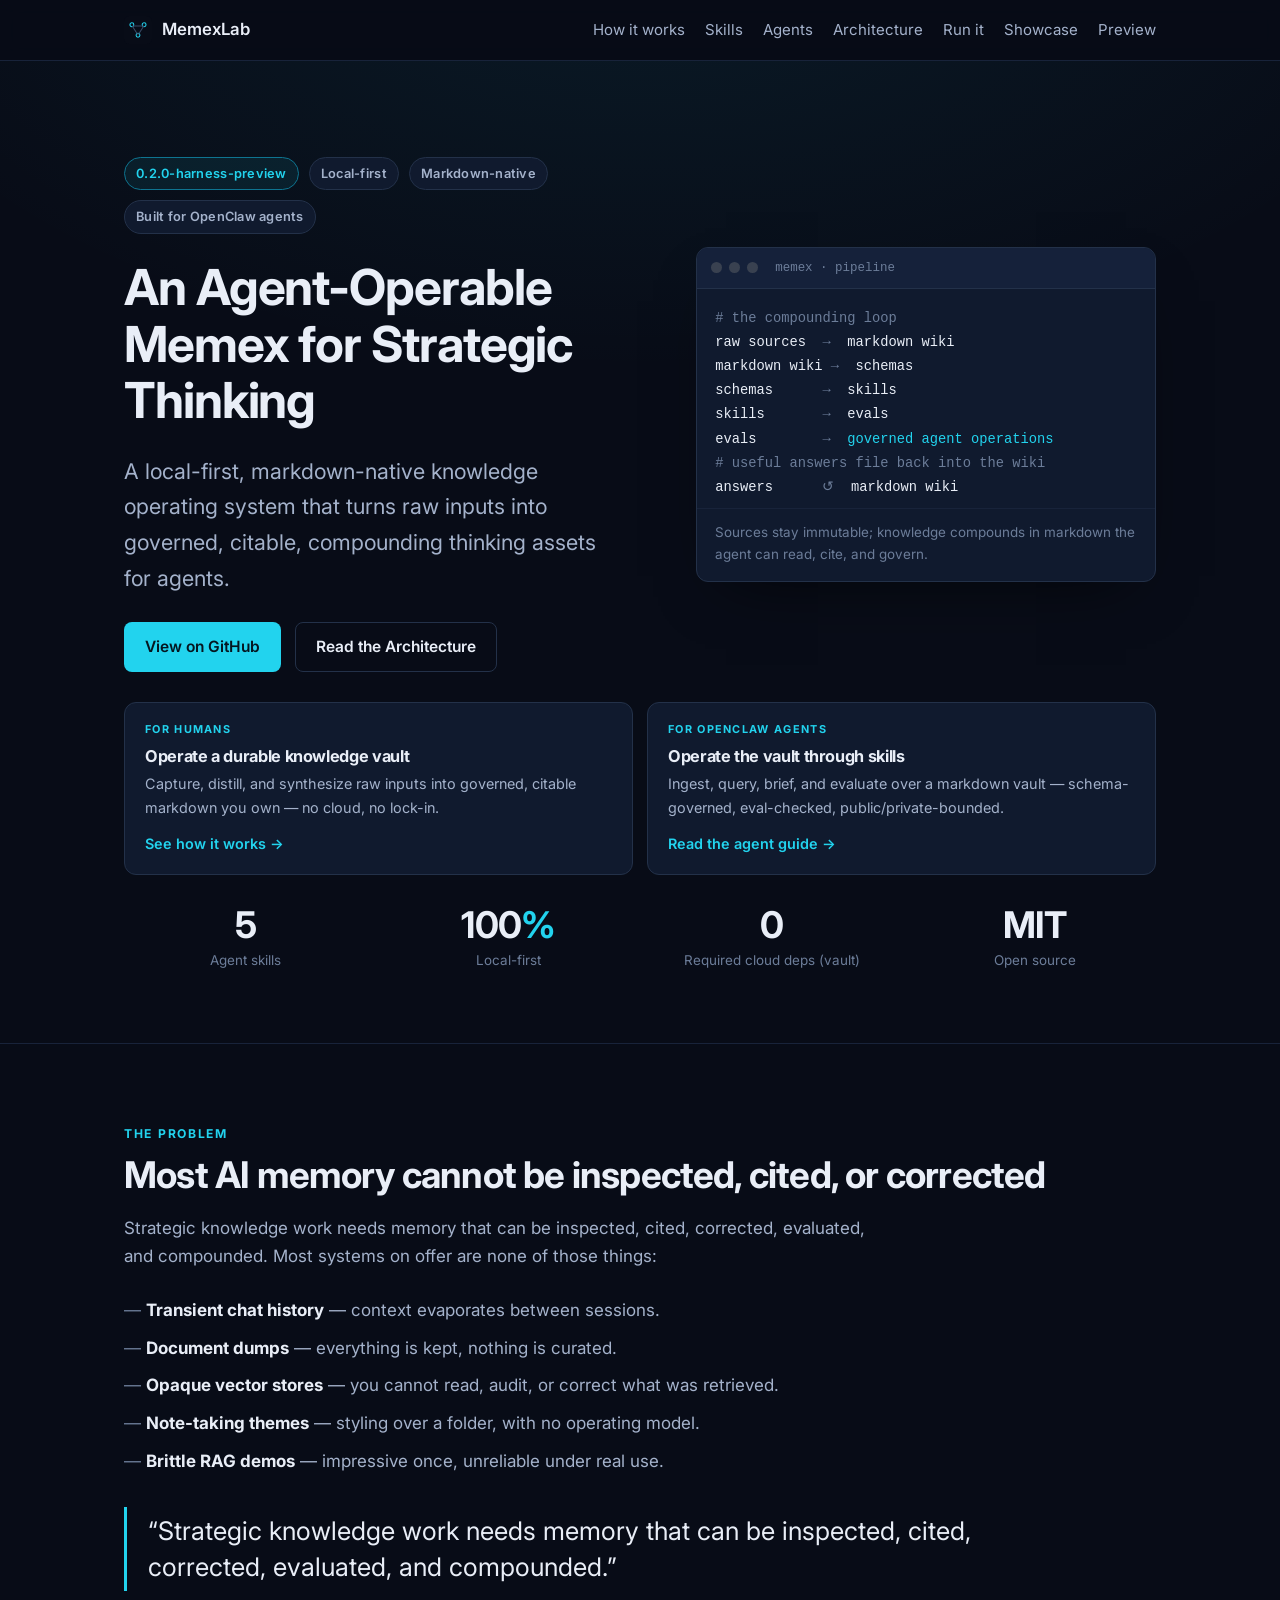
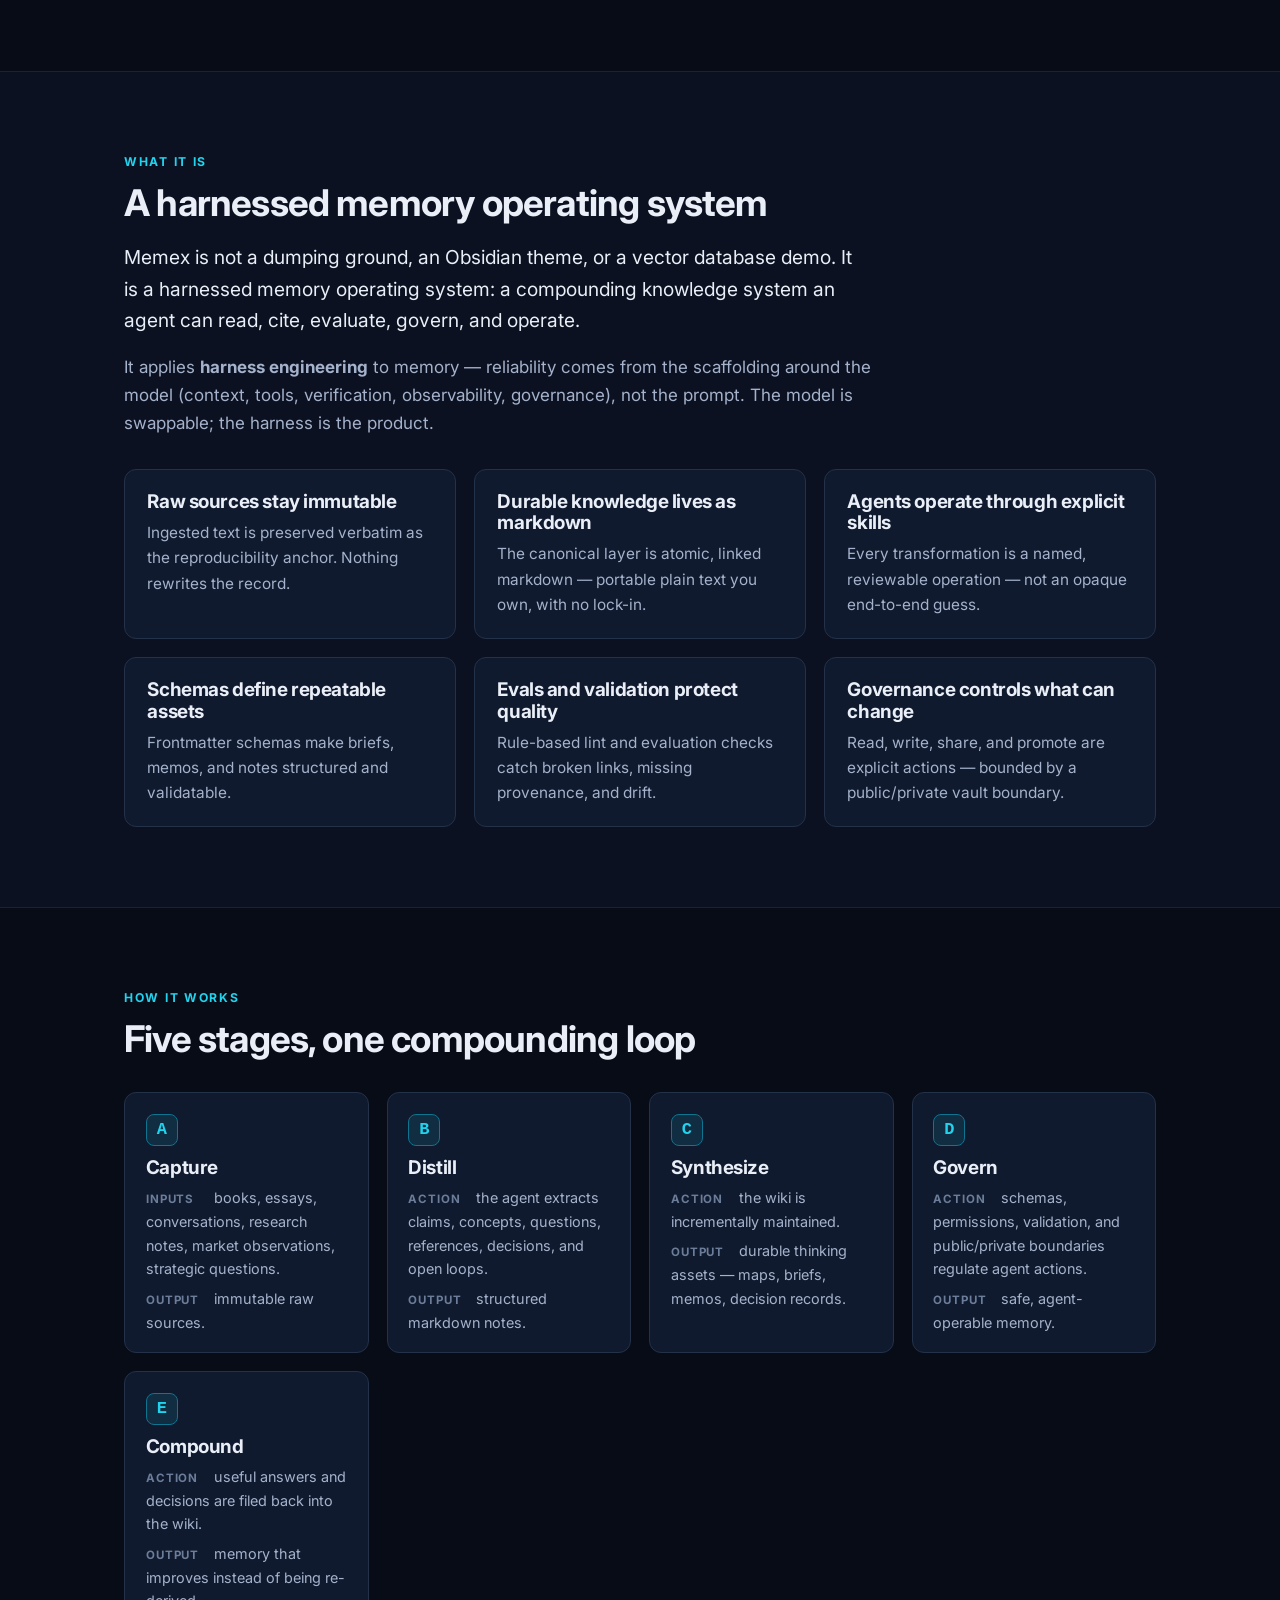
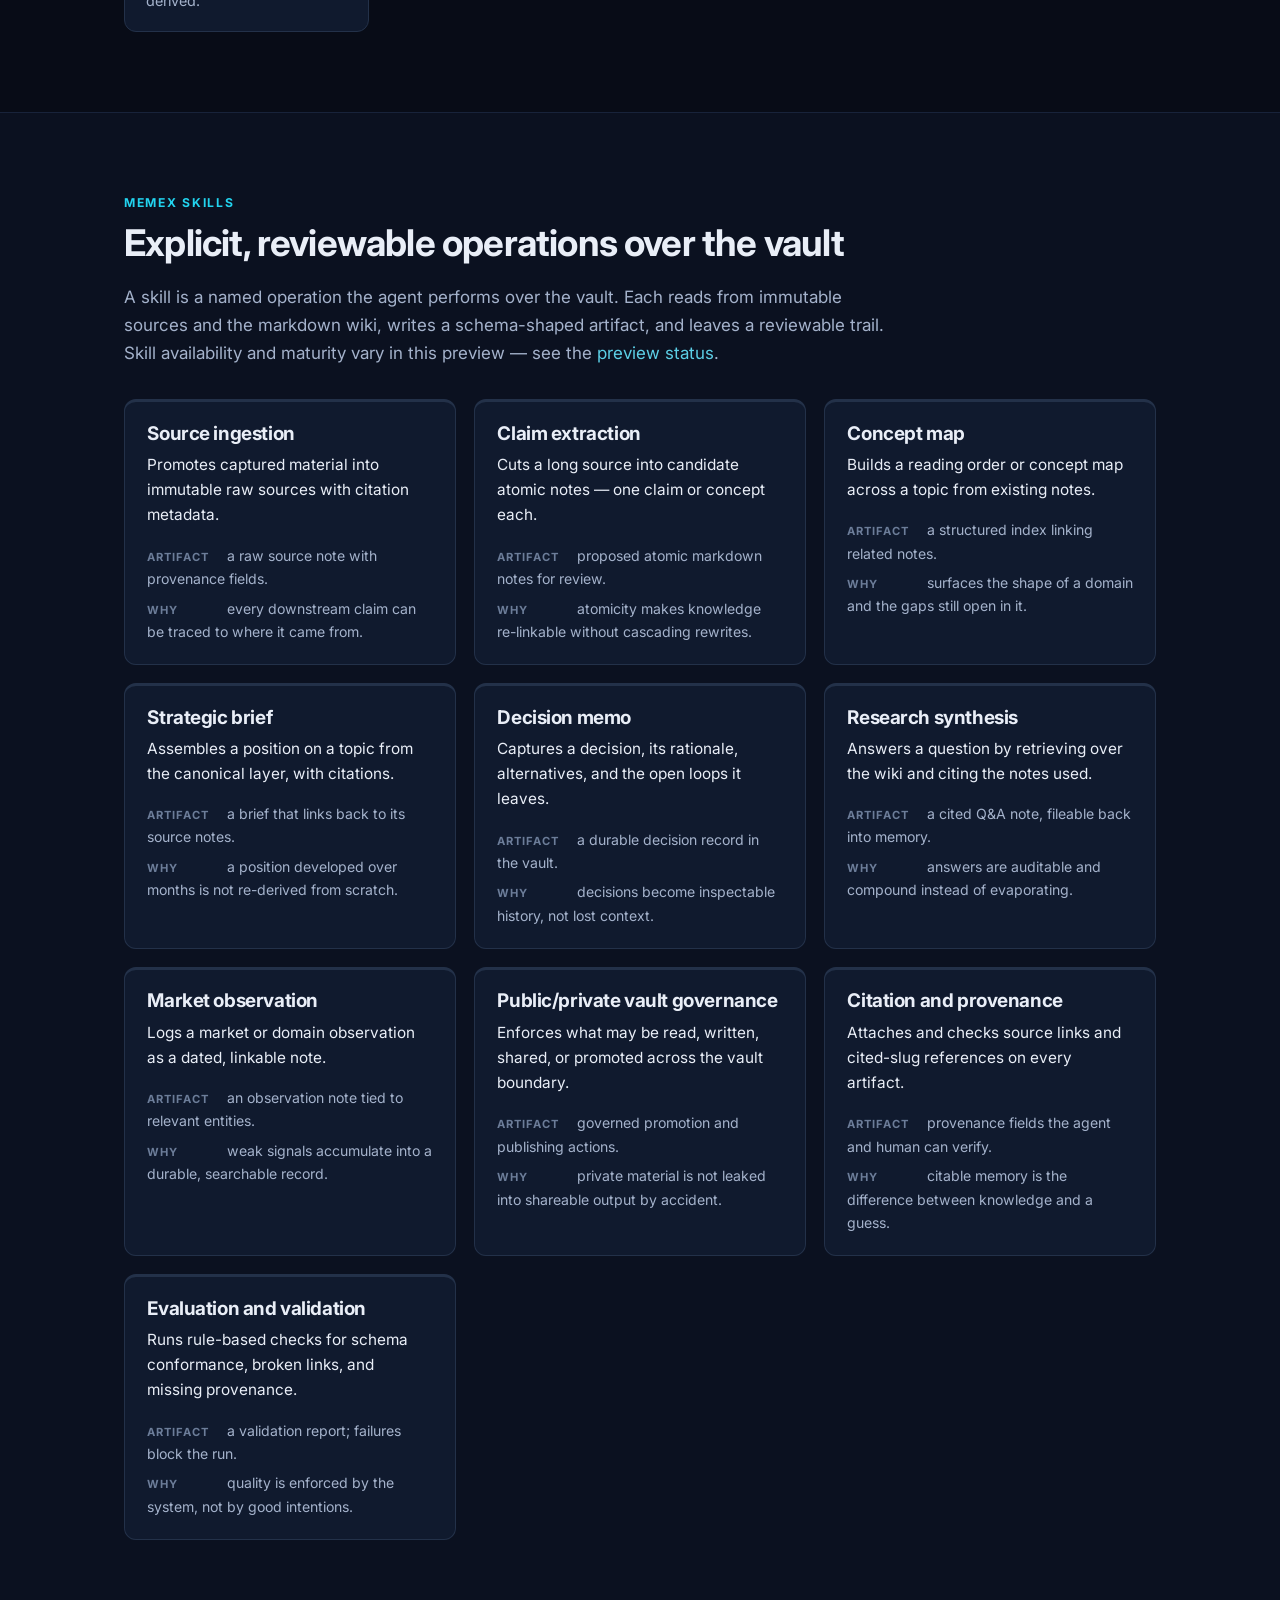
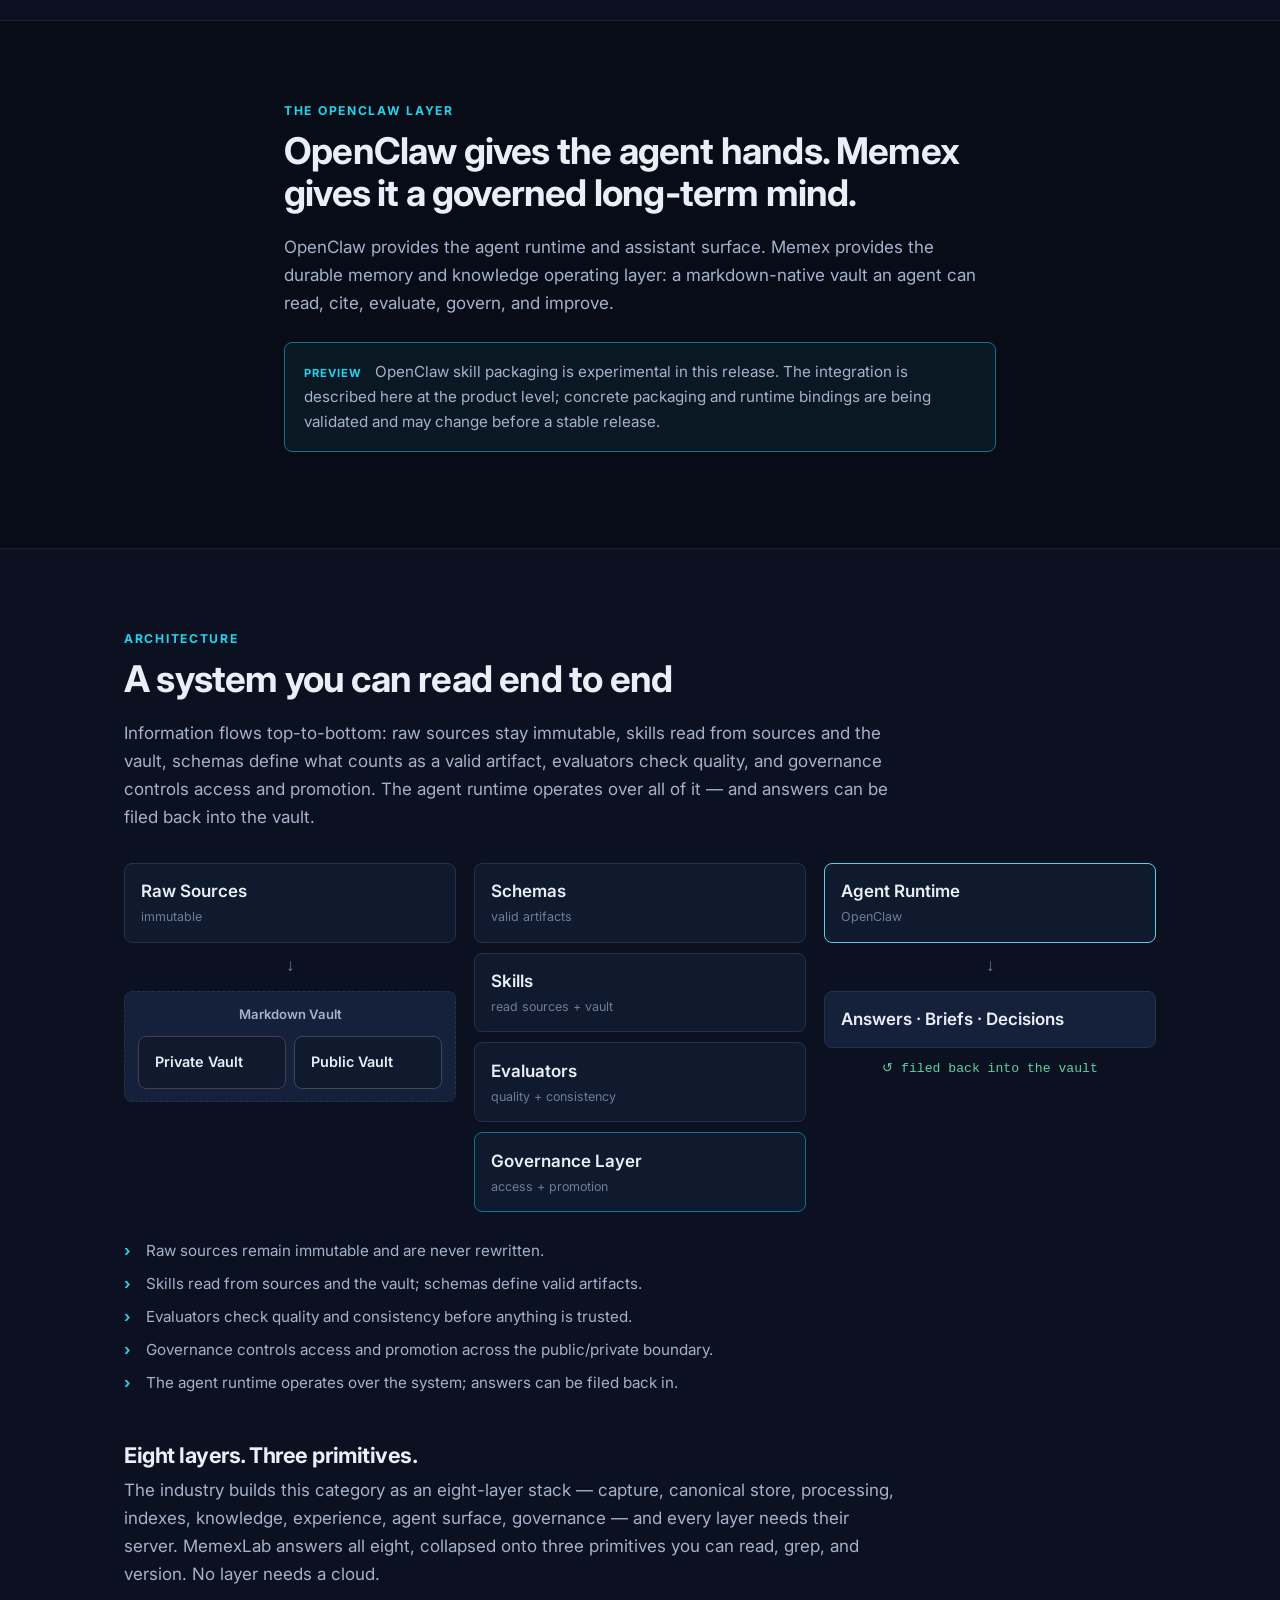
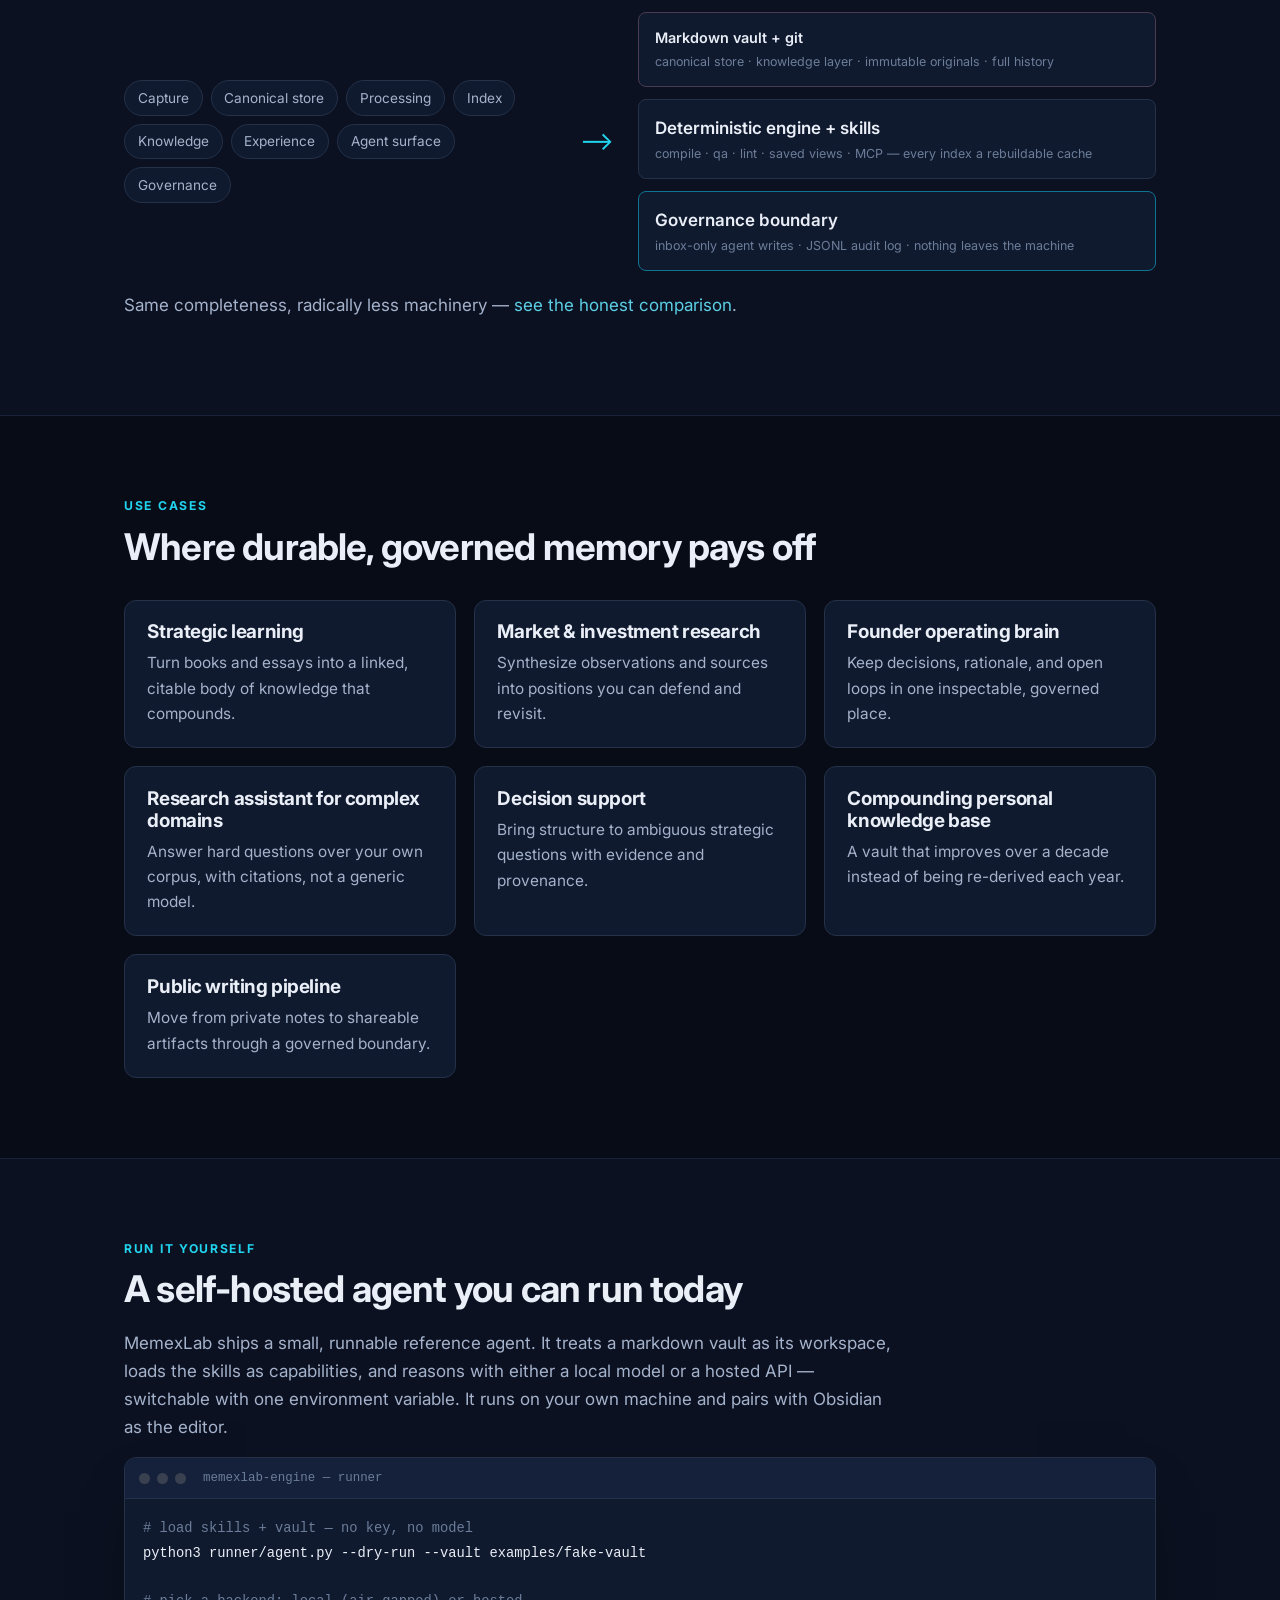
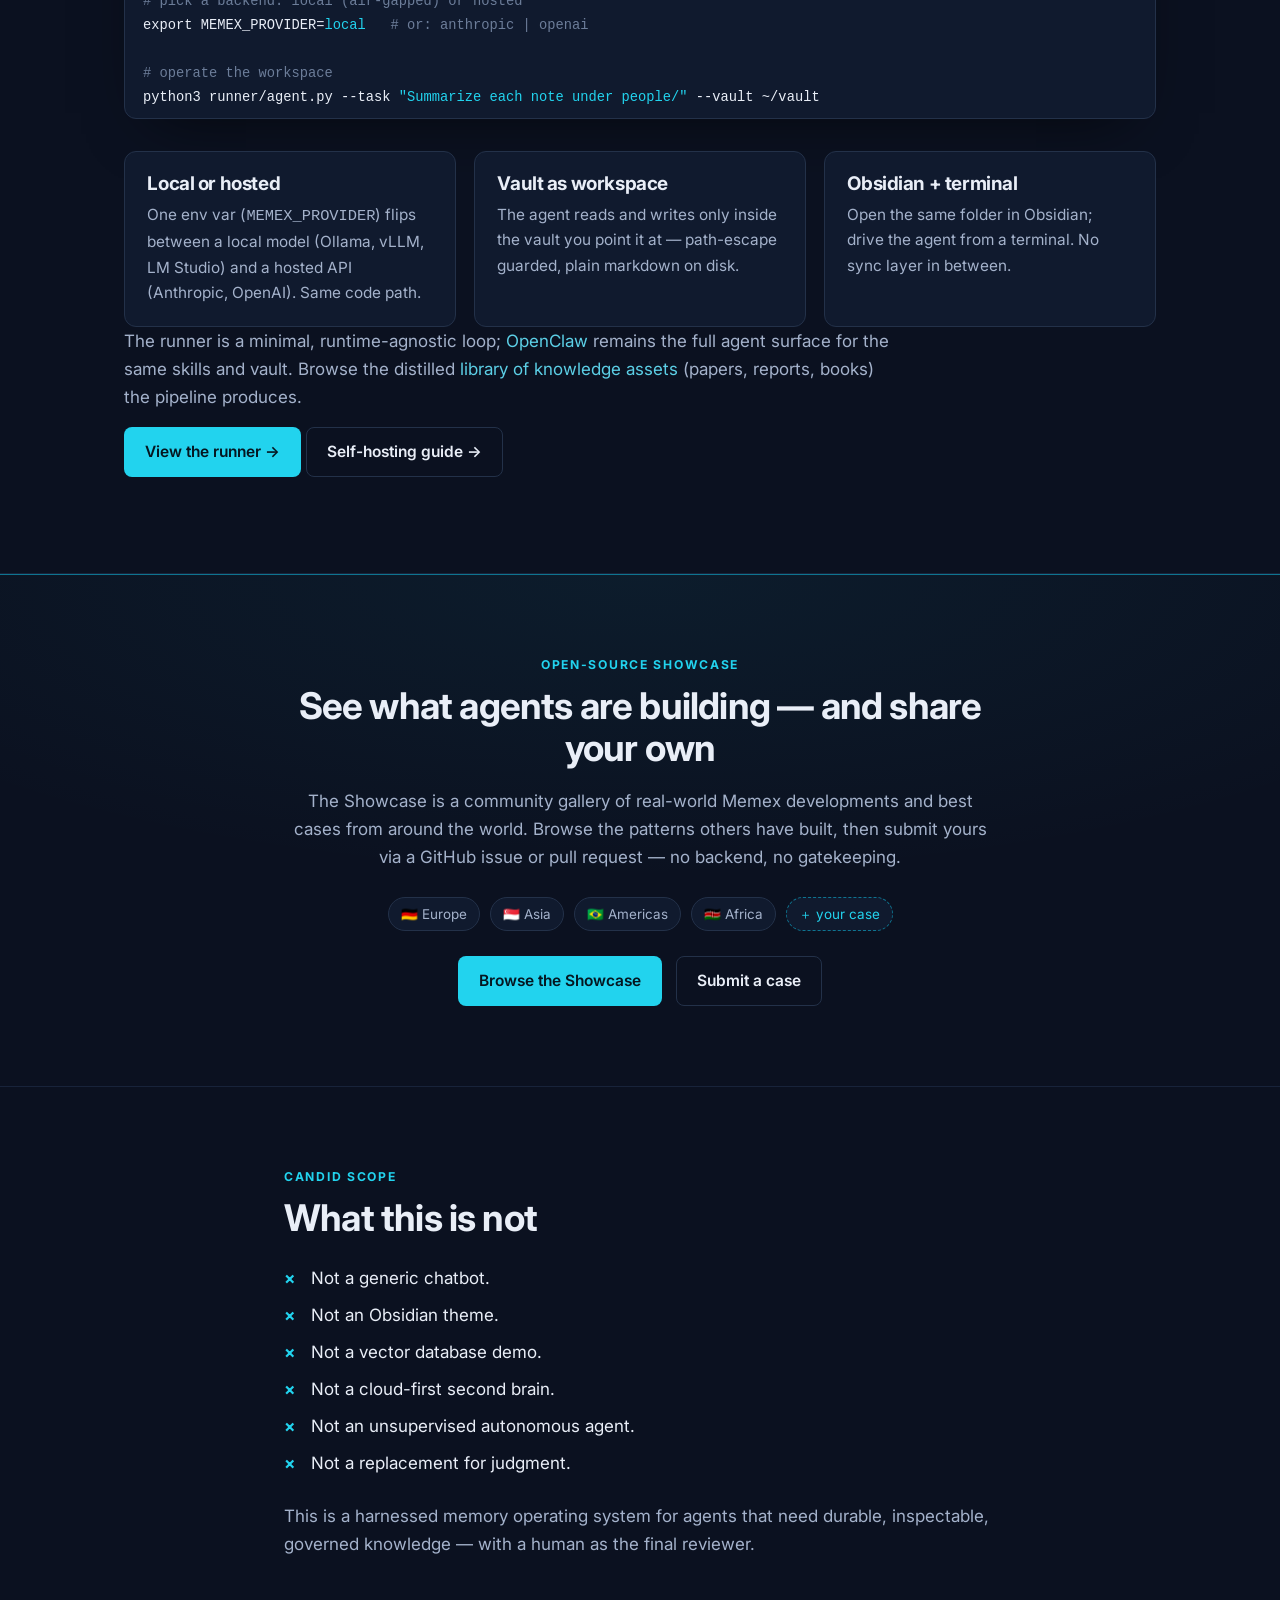
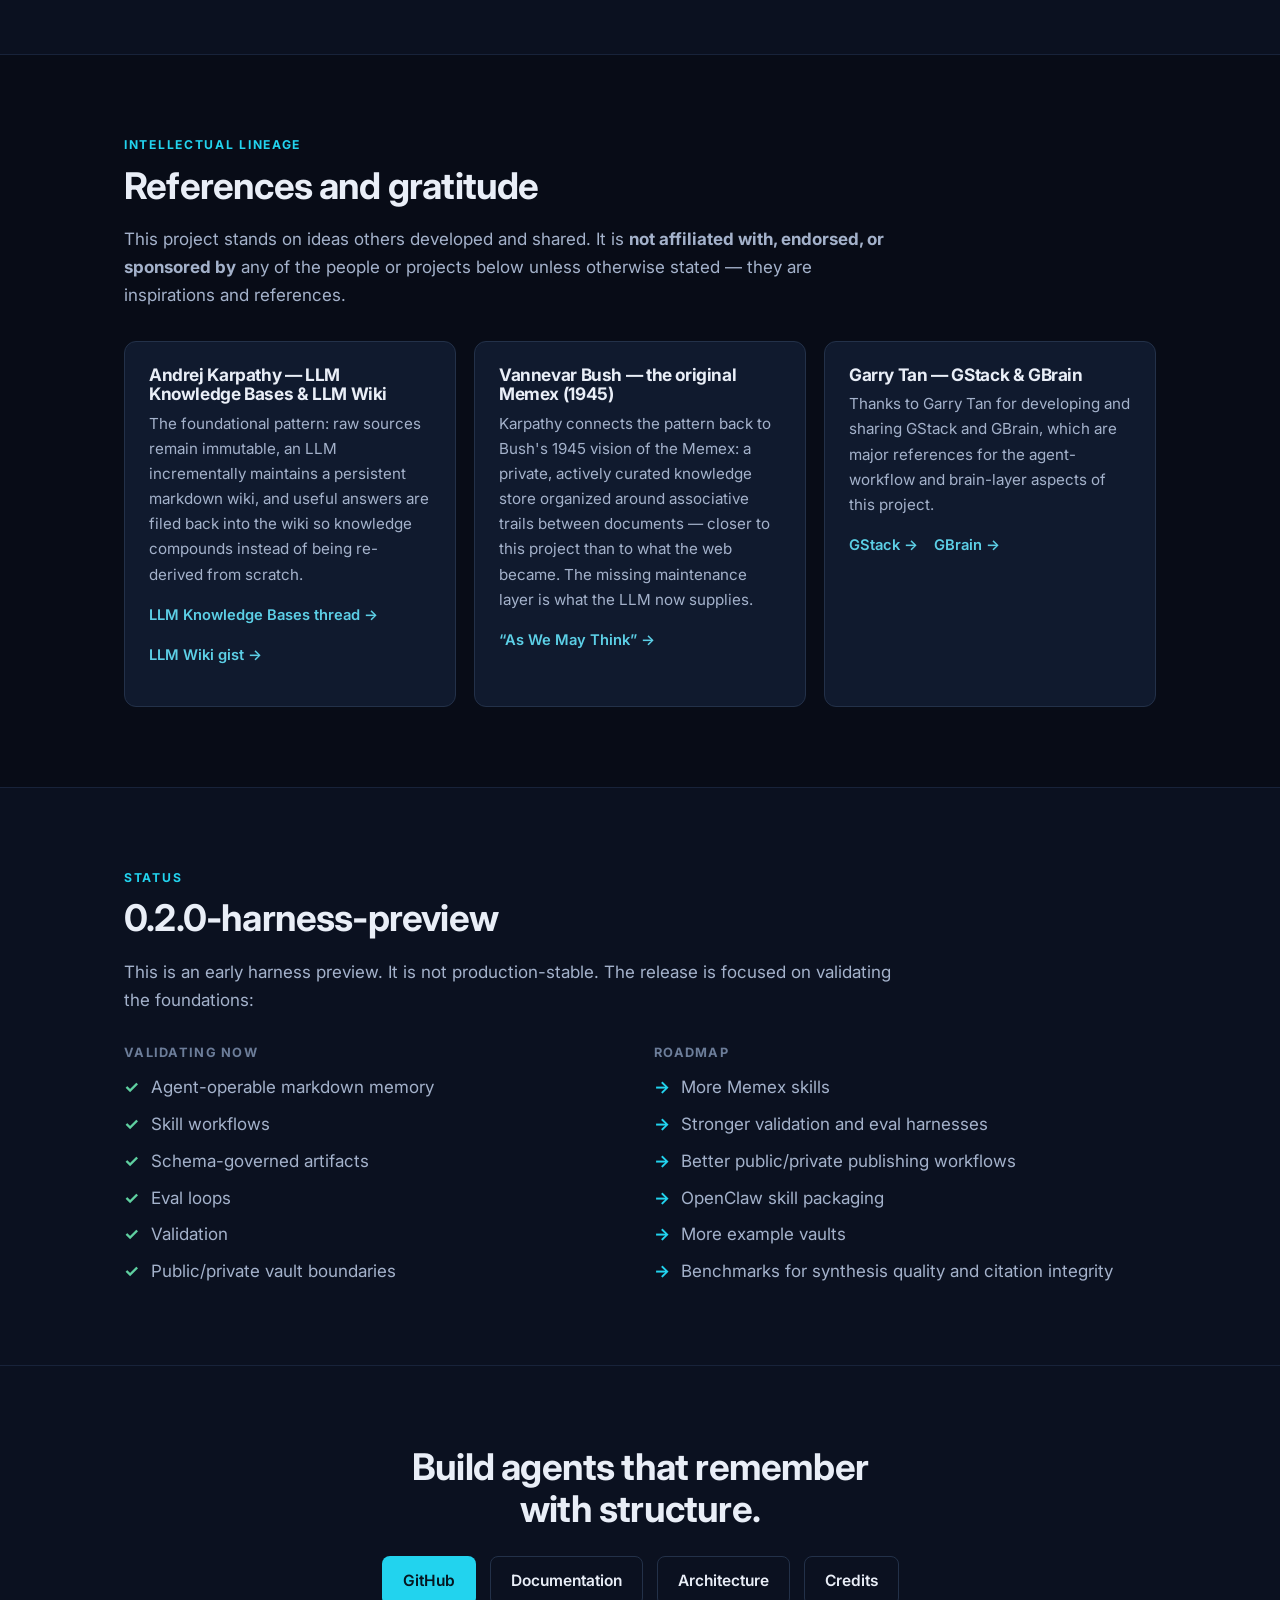
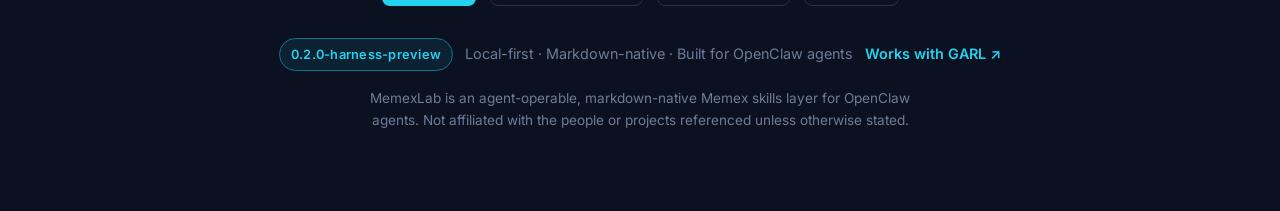
==== index.html @ 96e4fd16 "site: 'Eight layers. Three primitives.' — architecture collapse story Co-Authored-By: Claude Fable 5" ====
<!DOCTYPE html>
<html lang="en">
<head>
  <meta charset="utf-8" />
  <meta name="viewport" content="width=device-width, initial-scale=1" />

  <title>MemexLab — Agent-Operable Markdown Memory</title>
  <meta name="description" content="A local-first, markdown-native knowledge operating system for strategic learning, synthesis, and decision support. Built as a Memex skills layer for agents." />
  <meta name="theme-color" content="#080c17" />

  <link rel="preconnect" href="https://fonts.googleapis.com" />
  <link rel="preconnect" href="https://fonts.gstatic.com" crossorigin />
  <link href="https://fonts.googleapis.com/css2?family=Inter:wght@400;500;600;700;800&display=swap" rel="stylesheet" />

  <link rel="canonical" href="https://memexlab.xyz/" />

  <!-- Open Graph -->
  <meta property="og:type" content="website" />
  <meta property="og:title" content="MemexLab — Agent-Operable Markdown Memory" />
  <meta property="og:description" content="A local-first, markdown-native knowledge operating system for strategic learning, synthesis, and decision support. Built as a Memex skills layer for agents." />
  <meta property="og:site_name" content="MemexLab" />
  <meta property="og:url" content="https://memexlab.xyz/" />
  <meta property="og:image" content="https://memexlab.xyz/assets/og.png" />
  <meta property="og:image:width" content="1200" />
  <meta property="og:image:height" content="630" />

  <!-- Twitter -->
  <meta name="twitter:card" content="summary_large_image" />
  <meta name="twitter:image" content="https://memexlab.xyz/assets/og.png" />
  <meta name="twitter:title" content="MemexLab — Agent-Operable Markdown Memory" />
  <meta name="twitter:description" content="A local-first, markdown-native knowledge operating system for strategic learning, synthesis, and decision support. Built as a Memex skills layer for agents." />

  <link rel="icon" type="image/svg+xml" href="./assets/favicon.svg" />
  <link rel="stylesheet" href="./styles.css" />

  <!-- JSON-LD: kept minimal and accurate, no pricing or rating claims -->
  <script type="application/ld+json">
  {
    "@context": "https://schema.org",
    "@type": "SoftwareApplication",
    "name": "MemexLab",
    "url": "https://memexlab.xyz/",
    "applicationCategory": "DeveloperApplication",
    "operatingSystem": "macOS, Linux",
    "softwareVersion": "0.2.0-harness-preview",
    "description": "A local-first, markdown-native knowledge operating system for strategic learning, synthesis, and decision support. Built as a Memex skills layer for OpenClaw-compatible agents.",
    "releaseNotes": "Early harness preview validating agent-operable markdown memory, skill workflows, schema-governed artifacts, eval loops, validation, and public/private vault boundaries."
  }
  </script>
</head>
<body id="top">
  <a class="skip-link" href="#main">Skip to content</a>

  <header class="site-header">
    <div class="container header-inner">
      <a class="brand" href="#top" aria-label="MemexLab — home">
        <img src="./assets/favicon.svg" alt="" width="28" height="28" aria-hidden="true" />
        <span class="brand-name">MemexLab</span>
      </a>
      <nav class="site-nav" aria-label="Primary">
        <a href="#how-it-works">How it works</a>
        <a href="#skills">Skills</a>
        <a href="./agents.html">Agents</a>
        <a href="#architecture">Architecture</a>
        <a href="#run">Run it</a>
        <a href="./showcase.html">Showcase</a>
        <a href="#preview">Preview</a>
      </nav>
    </div>
  </header>

  <main id="main">

    <!-- ================= HERO ================= -->
    <section class="hero" aria-labelledby="hero-title">
      <div class="container hero-grid">
        <div class="hero-copy">
          <ul class="badges" aria-label="Project status and properties">
            <li class="badge badge--accent">0.2.0-harness-preview</li>
            <li class="badge">Local-first</li>
            <li class="badge">Markdown-native</li>
            <li class="badge">Built for OpenClaw agents</li>
          </ul>

          <h1 id="hero-title">An Agent-Operable Memex for Strategic Thinking</h1>
          <p class="lede">
            A local-first, markdown-native knowledge operating system that turns raw inputs
            into governed, citable, compounding thinking assets for agents.
          </p>

          <div class="cta-row">
            <a class="btn btn--primary" href="https://github.com/btekmen/memexlab" rel="noopener noreferrer" target="_blank">View on GitHub</a>
            <a class="btn btn--ghost" href="#architecture">Read the Architecture</a>
          </div>
        </div>

        <figure class="terminal" aria-labelledby="terminal-cap">
          <div class="terminal-bar" aria-hidden="true">
            <span class="dot"></span><span class="dot"></span><span class="dot"></span>
            <span class="terminal-title">memex · pipeline</span>
          </div>
          <pre class="terminal-body"><code><span class="c-dim"># the compounding loop</span>
raw sources  <span class="c-arrow">→</span>  markdown wiki
markdown wiki <span class="c-arrow">→</span>  schemas
schemas      <span class="c-arrow">→</span>  skills
skills       <span class="c-arrow">→</span>  evals
evals        <span class="c-arrow">→</span>  <span class="c-accent">governed agent operations</span>
<span class="c-dim"># useful answers file back into the wiki</span>
answers      <span class="c-arrow">↺</span>  markdown wiki</code></pre>
          <figcaption id="terminal-cap" class="terminal-cap">
            Sources stay immutable; knowledge compounds in markdown the agent can read, cite, and govern.
          </figcaption>
        </figure>
      </div>

      <div class="container">
        <div class="pathways" aria-label="Choose your path">
          <article class="pathway-card">
            <span class="pathway-eyebrow">For humans</span>
            <h3>Operate a durable knowledge vault</h3>
            <p>Capture, distill, and synthesize raw inputs into governed, citable markdown you own — no cloud, no lock-in.</p>
            <a class="pathway-link" href="#how-it-works">See how it works →</a>
          </article>
          <article class="pathway-card">
            <span class="pathway-eyebrow">For OpenClaw agents</span>
            <h3>Operate the vault through skills</h3>
            <p>Ingest, query, brief, and evaluate over a markdown vault — schema-governed, eval-checked, public/private-bounded.</p>
            <a class="pathway-link" href="./agents.html">Read the agent guide →</a>
          </article>
        </div>

        <div class="stats" aria-label="At a glance" style="margin-top:1.9rem">
          <div class="stat"><div class="stat-num">5</div><div class="stat-label">Agent skills</div></div>
          <div class="stat"><div class="stat-num">100<span class="unit">%</span></div><div class="stat-label">Local-first</div></div>
          <div class="stat"><div class="stat-num">0</div><div class="stat-label">Required cloud deps (vault)</div></div>
          <div class="stat"><div class="stat-num">MIT</div><div class="stat-label">Open source</div></div>
        </div>
      </div>
    </section>

    <!-- ================= PROBLEM ================= -->
    <section id="problem" class="section" aria-labelledby="problem-title">
      <div class="container">
        <p class="eyebrow">The problem</p>
        <h2 id="problem-title">Most AI memory cannot be inspected, cited, or corrected</h2>
        <p class="section-intro">
          Strategic knowledge work needs memory that can be inspected, cited, corrected,
          evaluated, and compounded. Most systems on offer are none of those things:
        </p>
        <ul class="problem-list">
          <li><strong>Transient chat history</strong> — context evaporates between sessions.</li>
          <li><strong>Document dumps</strong> — everything is kept, nothing is curated.</li>
          <li><strong>Opaque vector stores</strong> — you cannot read, audit, or correct what was retrieved.</li>
          <li><strong>Note-taking themes</strong> — styling over a folder, with no operating model.</li>
          <li><strong>Brittle RAG demos</strong> — impressive once, unreliable under real use.</li>
        </ul>
        <p class="pullquote">
          “Strategic knowledge work needs memory that can be inspected, cited, corrected,
          evaluated, and compounded.”
        </p>
      </div>
    </section>

    <!-- ================= PRODUCT DEFINITION ================= -->
    <section id="definition" class="section section--alt" aria-labelledby="definition-title">
      <div class="container">
        <p class="eyebrow">What it is</p>
        <h2 id="definition-title">A harnessed memory operating system</h2>
        <p class="section-intro big">
          Memex is not a dumping ground, an Obsidian theme, or a vector database demo.
          It is a harnessed memory operating system: a compounding knowledge system an
          agent can read, cite, evaluate, govern, and operate.
        </p>
        <p class="section-intro">
          It applies <strong>harness engineering</strong> to memory — reliability comes from the
          scaffolding around the model (context, tools, verification, observability, governance),
          not the prompt. The model is swappable; the harness is the product.
        </p>
        <div class="def-grid">
          <article class="def-card">
            <h3>Raw sources stay immutable</h3>
            <p>Ingested text is preserved verbatim as the reproducibility anchor. Nothing rewrites the record.</p>
          </article>
          <article class="def-card">
            <h3>Durable knowledge lives as markdown</h3>
            <p>The canonical layer is atomic, linked markdown — portable plain text you own, with no lock-in.</p>
          </article>
          <article class="def-card">
            <h3>Agents operate through explicit skills</h3>
            <p>Every transformation is a named, reviewable operation — not an opaque end-to-end guess.</p>
          </article>
          <article class="def-card">
            <h3>Schemas define repeatable assets</h3>
            <p>Frontmatter schemas make briefs, memos, and notes structured and validatable.</p>
          </article>
          <article class="def-card">
            <h3>Evals and validation protect quality</h3>
            <p>Rule-based lint and evaluation checks catch broken links, missing provenance, and drift.</p>
          </article>
          <article class="def-card">
            <h3>Governance controls what can change</h3>
            <p>Read, write, share, and promote are explicit actions — bounded by a public/private vault boundary.</p>
          </article>
        </div>
      </div>
    </section>

    <!-- ================= HOW IT WORKS ================= -->
    <section id="how-it-works" class="section" aria-labelledby="how-title">
      <div class="container">
        <p class="eyebrow">How it works</p>
        <h2 id="how-title">Five stages, one compounding loop</h2>
        <ol class="stage-grid">
          <li class="stage">
            <span class="stage-mark">A</span>
            <h3>Capture</h3>
            <p class="stage-io"><span>Inputs</span> books, essays, conversations, research notes, market observations, strategic questions.</p>
            <p class="stage-io"><span>Output</span> immutable raw sources.</p>
          </li>
          <li class="stage">
            <span class="stage-mark">B</span>
            <h3>Distill</h3>
            <p class="stage-io"><span>Action</span> the agent extracts claims, concepts, questions, references, decisions, and open loops.</p>
            <p class="stage-io"><span>Output</span> structured markdown notes.</p>
          </li>
          <li class="stage">
            <span class="stage-mark">C</span>
            <h3>Synthesize</h3>
            <p class="stage-io"><span>Action</span> the wiki is incrementally maintained.</p>
            <p class="stage-io"><span>Output</span> durable thinking assets — maps, briefs, memos, decision records.</p>
          </li>
          <li class="stage">
            <span class="stage-mark">D</span>
            <h3>Govern</h3>
            <p class="stage-io"><span>Action</span> schemas, permissions, validation, and public/private boundaries regulate agent actions.</p>
            <p class="stage-io"><span>Output</span> safe, agent-operable memory.</p>
          </li>
          <li class="stage">
            <span class="stage-mark">E</span>
            <h3>Compound</h3>
            <p class="stage-io"><span>Action</span> useful answers and decisions are filed back into the wiki.</p>
            <p class="stage-io"><span>Output</span> memory that improves instead of being re-derived.</p>
          </li>
        </ol>
      </div>
    </section>

    <!-- ================= SKILLS ================= -->
    <section id="skills" class="section section--alt" aria-labelledby="skills-title">
      <div class="container">
        <p class="eyebrow">Memex skills</p>
        <h2 id="skills-title">Explicit, reviewable operations over the vault</h2>
        <p class="section-intro">
          A skill is a named operation the agent performs over the vault. Each reads from
          immutable sources and the markdown wiki, writes a schema-shaped artifact, and
          leaves a reviewable trail. Skill availability and maturity vary in this preview —
          see the <a href="#preview">preview status</a>.
        </p>
        <div class="skill-grid">

          <article class="skill-card">
            <h3>Source ingestion</h3>
            <p class="skill-what">Promotes captured material into immutable raw sources with citation metadata.</p>
            <p class="skill-artifact"><span>Artifact</span> a raw source note with provenance fields.</p>
            <p class="skill-why"><span>Why</span> every downstream claim can be traced to where it came from.</p>
          </article>

          <article class="skill-card">
            <h3>Claim extraction</h3>
            <p class="skill-what">Cuts a long source into candidate atomic notes — one claim or concept each.</p>
            <p class="skill-artifact"><span>Artifact</span> proposed atomic markdown notes for review.</p>
            <p class="skill-why"><span>Why</span> atomicity makes knowledge re-linkable without cascading rewrites.</p>
          </article>

          <article class="skill-card">
            <h3>Concept map</h3>
            <p class="skill-what">Builds a reading order or concept map across a topic from existing notes.</p>
            <p class="skill-artifact"><span>Artifact</span> a structured index linking related notes.</p>
            <p class="skill-why"><span>Why</span> surfaces the shape of a domain and the gaps still open in it.</p>
          </article>

          <article class="skill-card">
            <h3>Strategic brief</h3>
            <p class="skill-what">Assembles a position on a topic from the canonical layer, with citations.</p>
            <p class="skill-artifact"><span>Artifact</span> a brief that links back to its source notes.</p>
            <p class="skill-why"><span>Why</span> a position developed over months is not re-derived from scratch.</p>
          </article>

          <article class="skill-card">
            <h3>Decision memo</h3>
            <p class="skill-what">Captures a decision, its rationale, alternatives, and the open loops it leaves.</p>
            <p class="skill-artifact"><span>Artifact</span> a durable decision record in the vault.</p>
            <p class="skill-why"><span>Why</span> decisions become inspectable history, not lost context.</p>
          </article>

          <article class="skill-card">
            <h3>Research synthesis</h3>
            <p class="skill-what">Answers a question by retrieving over the wiki and citing the notes used.</p>
            <p class="skill-artifact"><span>Artifact</span> a cited Q&amp;A note, fileable back into memory.</p>
            <p class="skill-why"><span>Why</span> answers are auditable and compound instead of evaporating.</p>
          </article>

          <article class="skill-card">
            <h3>Market observation</h3>
            <p class="skill-what">Logs a market or domain observation as a dated, linkable note.</p>
            <p class="skill-artifact"><span>Artifact</span> an observation note tied to relevant entities.</p>
            <p class="skill-why"><span>Why</span> weak signals accumulate into a durable, searchable record.</p>
          </article>

          <article class="skill-card">
            <h3>Public/private vault governance</h3>
            <p class="skill-what">Enforces what may be read, written, shared, or promoted across the vault boundary.</p>
            <p class="skill-artifact"><span>Artifact</span> governed promotion and publishing actions.</p>
            <p class="skill-why"><span>Why</span> private material is not leaked into shareable output by accident.</p>
          </article>

          <article class="skill-card">
            <h3>Citation and provenance</h3>
            <p class="skill-what">Attaches and checks source links and cited-slug references on every artifact.</p>
            <p class="skill-artifact"><span>Artifact</span> provenance fields the agent and human can verify.</p>
            <p class="skill-why"><span>Why</span> citable memory is the difference between knowledge and a guess.</p>
          </article>

          <article class="skill-card">
            <h3>Evaluation and validation</h3>
            <p class="skill-what">Runs rule-based checks for schema conformance, broken links, and missing provenance.</p>
            <p class="skill-artifact"><span>Artifact</span> a validation report; failures block the run.</p>
            <p class="skill-why"><span>Why</span> quality is enforced by the system, not by good intentions.</p>
          </article>

        </div>
      </div>
    </section>

    <!-- ================= OPENCLAW LAYER ================= -->
    <section id="openclaw" class="section" aria-labelledby="openclaw-title">
      <div class="container narrow">
        <p class="eyebrow">The OpenClaw layer</p>
        <h2 id="openclaw-title">OpenClaw gives the agent hands. Memex gives it a governed long-term mind.</h2>
        <p class="section-intro">
          OpenClaw provides the agent runtime and assistant surface. Memex provides the
          durable memory and knowledge operating layer: a markdown-native vault an agent
          can read, cite, evaluate, govern, and improve.
        </p>
        <p class="note">
          <span class="note-tag">Preview</span>
          OpenClaw skill packaging is experimental in this release. The integration is
          described here at the product level; concrete packaging and runtime bindings are
          being validated and may change before a stable release.
        </p>
      </div>
    </section>

    <!-- ================= ARCHITECTURE ================= -->
    <section id="architecture" class="section section--alt" aria-labelledby="arch-title">
      <div class="container">
        <p class="eyebrow">Architecture</p>
        <h2 id="arch-title">A system you can read end to end</h2>
        <p class="section-intro">
          Information flows top-to-bottom: raw sources stay immutable, skills read from
          sources and the vault, schemas define what counts as a valid artifact, evaluators
          check quality, and governance controls access and promotion. The agent runtime
          operates over all of it — and answers can be filed back into the vault.
        </p>

        <div class="arch" role="img" aria-label="Architecture diagram: raw sources feed the markdown vault, which is split into private and public vaults; schemas, skills, evaluators, and a governance layer operate over the vault; the agent runtime drives the skills and produces answers, briefs, and decisions that feed back into the vault.">
          <div class="arch-col">
            <div class="arch-block arch-block--source">Raw Sources<small>immutable</small></div>
            <div class="arch-flow" aria-hidden="true">↓</div>
            <div class="arch-vault">
              <p class="arch-vault-label">Markdown Vault</p>
              <div class="arch-vault-split">
                <div class="arch-block arch-block--private">Private Vault</div>
                <div class="arch-block arch-block--public">Public Vault</div>
              </div>
            </div>
          </div>

          <div class="arch-col arch-col--ops">
            <div class="arch-block">Schemas<small>valid artifacts</small></div>
            <div class="arch-block">Skills<small>read sources + vault</small></div>
            <div class="arch-block">Evaluators<small>quality + consistency</small></div>
            <div class="arch-block arch-block--gov">Governance Layer<small>access + promotion</small></div>
          </div>

          <div class="arch-col">
            <div class="arch-block arch-block--runtime">Agent Runtime<small>OpenClaw</small></div>
            <div class="arch-flow" aria-hidden="true">↓</div>
            <div class="arch-block arch-block--out">Answers · Briefs · Decisions</div>
            <div class="arch-flow arch-flow--loop" aria-hidden="true">↺ filed back into the vault</div>
          </div>
        </div>

        <ul class="arch-legend">
          <li>Raw sources remain immutable and are never rewritten.</li>
          <li>Skills read from sources and the vault; schemas define valid artifacts.</li>
          <li>Evaluators check quality and consistency before anything is trusted.</li>
          <li>Governance controls access and promotion across the public/private boundary.</li>
          <li>The agent runtime operates over the system; answers can be filed back in.</li>
        </ul>

        <div class="collapse-story">
          <h3>Eight layers. Three primitives.</h3>
          <p class="section-intro">
            The industry builds this category as an eight-layer stack &mdash; capture, canonical
            store, processing, indexes, knowledge, experience, agent surface, governance &mdash;
            and every layer needs their server. MemexLab answers all eight, collapsed onto
            three primitives you can read, grep, and version. No layer needs a cloud.
          </p>
          <div class="collapse-grid">
            <div class="collapse-industry" role="list" aria-label="The industry's eight-layer stack">
              <span class="pill" role="listitem">Capture</span>
              <span class="pill" role="listitem">Canonical store</span>
              <span class="pill" role="listitem">Processing</span>
              <span class="pill" role="listitem">Index</span>
              <span class="pill" role="listitem">Knowledge</span>
              <span class="pill" role="listitem">Experience</span>
              <span class="pill" role="listitem">Agent surface</span>
              <span class="pill" role="listitem">Governance</span>
            </div>
            <div class="collapse-arrow" aria-hidden="true">&#10230;</div>
            <div class="collapse-ours">
              <div class="arch-block arch-block--private">Markdown vault + git<small>canonical store &middot; knowledge layer &middot; immutable originals &middot; full history</small></div>
              <div class="arch-block">Deterministic engine + skills<small>compile &middot; qa &middot; lint &middot; saved views &middot; MCP &mdash; every index a rebuildable cache</small></div>
              <div class="arch-block arch-block--gov">Governance boundary<small>inbox-only agent writes &middot; JSONL audit log &middot; nothing leaves the machine</small></div>
            </div>
          </div>
          <p class="collapse-note">Same completeness, radically less machinery &mdash; <a href="./compare.html">see the honest comparison</a>.</p>
        </div>
      </div>
    </section>

    <!-- ================= USE CASES ================= -->
    <section id="use-cases" class="section" aria-labelledby="uc-title">
      <div class="container">
        <p class="eyebrow">Use cases</p>
        <h2 id="uc-title">Where durable, governed memory pays off</h2>
        <div class="uc-grid">
          <article class="uc-card"><h3>Strategic learning</h3><p>Turn books and essays into a linked, citable body of knowledge that compounds.</p></article>
          <article class="uc-card"><h3>Market &amp; investment research</h3><p>Synthesize observations and sources into positions you can defend and revisit.</p></article>
          <article class="uc-card"><h3>Founder operating brain</h3><p>Keep decisions, rationale, and open loops in one inspectable, governed place.</p></article>
          <article class="uc-card"><h3>Research assistant for complex domains</h3><p>Answer hard questions over your own corpus, with citations, not a generic model.</p></article>
          <article class="uc-card"><h3>Decision support</h3><p>Bring structure to ambiguous strategic questions with evidence and provenance.</p></article>
          <article class="uc-card"><h3>Compounding personal knowledge base</h3><p>A vault that improves over a decade instead of being re-derived each year.</p></article>
          <article class="uc-card"><h3>Public writing pipeline</h3><p>Move from private notes to shareable artifacts through a governed boundary.</p></article>
        </div>
      </div>
    </section>

    <!-- ================= RUN IT YOURSELF ================= -->
    <section id="run" class="section section--alt" aria-labelledby="run-title">
      <div class="container">
        <p class="eyebrow">Run it yourself</p>
        <h2 id="run-title">A self-hosted agent you can run today</h2>
        <p class="section-intro">
          MemexLab ships a small, runnable reference agent. It treats a markdown vault as its
          workspace, loads the skills as capabilities, and reasons with either a local model or
          a hosted API — switchable with one environment variable. It runs on your own machine
          and pairs with Obsidian as the editor.
        </p>

        <div class="terminal" role="img" aria-label="Terminal: a dry run loads skills and the vault with no key; setting MEMEX_PROVIDER picks a local or hosted backend; a task command runs the agent against a vault.">
          <div class="terminal-bar" aria-hidden="true"><span class="dot"></span><span class="dot"></span><span class="dot"></span><span class="terminal-title">memexlab-engine — runner</span></div>
          <pre class="terminal-body"><code><span class="c-dim"># load skills + vault — no key, no model</span>
python3 runner/agent.py --dry-run --vault examples/fake-vault

<span class="c-dim"># pick a backend: local (air-gapped) or hosted</span>
export MEMEX_PROVIDER=<span class="c-accent">local</span>   <span class="c-dim"># or: anthropic | openai</span>

<span class="c-dim"># operate the workspace</span>
python3 runner/agent.py --task <span class="c-accent">"Summarize each note under people/"</span> --vault ~/vault</code></pre>
        </div>

        <div class="uc-grid">
          <article class="uc-card"><h3>Local or hosted</h3><p>One env var (<code>MEMEX_PROVIDER</code>) flips between a local model (Ollama, vLLM, LM Studio) and a hosted API (Anthropic, OpenAI). Same code path.</p></article>
          <article class="uc-card"><h3>Vault as workspace</h3><p>The agent reads and writes only inside the vault you point it at — path-escape guarded, plain markdown on disk.</p></article>
          <article class="uc-card"><h3>Obsidian + terminal</h3><p>Open the same folder in Obsidian; drive the agent from a terminal. No sync layer in between.</p></article>
        </div>

        <p class="section-intro">
          The runner is a minimal, runtime-agnostic loop; <a href="https://github.com/openclaw/openclaw" rel="noopener noreferrer" target="_blank">OpenClaw</a>
          remains the full agent surface for the same skills and vault. Browse the distilled
          <a href="https://github.com/btekmen/memexlab-engine/tree/main/library" rel="noopener noreferrer" target="_blank">library of knowledge assets</a>
          (papers, reports, books) the pipeline produces.
        </p>
        <p>
          <a class="btn btn--primary" href="https://github.com/btekmen/memexlab-engine/tree/main/runner" rel="noopener noreferrer" target="_blank">View the runner →</a>
          <a class="btn btn--ghost" href="https://btekmen.github.io/memexlab-engine/engineering/self-hosting/" rel="noopener noreferrer" target="_blank">Self-hosting guide →</a>
        </p>
      </div>
    </section>

    <!-- ================= SHOWCASE CTA ================= -->
    <section id="showcase-cta" class="section cta-band" aria-labelledby="showcase-cta-title">
      <div class="container narrow cta-band-inner">
        <p class="eyebrow">Open-source showcase</p>
        <h2 id="showcase-cta-title">See what agents are building — and share your own</h2>
        <p class="section-intro">
          The Showcase is a community gallery of real-world Memex developments and best
          cases from around the world. Browse the patterns others have built, then submit
          yours via a GitHub issue or pull request — no backend, no gatekeeping.
        </p>
        <ul class="globe-chips" aria-hidden="true">
          <li>🇩🇪 Europe</li>
          <li>🇸🇬 Asia</li>
          <li>🇧🇷 Americas</li>
          <li>🇰🇪 Africa</li>
          <li>＋ your case</li>
        </ul>
        <div class="cta-row cta-row--center">
          <a class="btn btn--primary" href="./showcase.html">Browse the Showcase</a>
          <a class="btn btn--ghost" href="./showcase.html#submit">Submit a case</a>
        </div>
      </div>
    </section>

    <!-- ================= WHAT THIS IS NOT ================= -->
    <section id="not" class="section section--alt" aria-labelledby="not-title">
      <div class="container narrow">
        <p class="eyebrow">Candid scope</p>
        <h2 id="not-title">What this is not</h2>
        <ul class="not-list">
          <li>Not a generic chatbot.</li>
          <li>Not an Obsidian theme.</li>
          <li>Not a vector database demo.</li>
          <li>Not a cloud-first second brain.</li>
          <li>Not an unsupervised autonomous agent.</li>
          <li>Not a replacement for judgment.</li>
        </ul>
        <p class="section-intro">
          This is a harnessed memory operating system for agents that need durable,
          inspectable, governed knowledge — with a human as the final reviewer.
        </p>
      </div>
    </section>

    <!-- ================= LINEAGE & CREDITS ================= -->
    <section id="lineage" class="section" aria-labelledby="lineage-title">
      <div class="container">
        <p class="eyebrow">Intellectual lineage</p>
        <h2 id="lineage-title">References and gratitude</h2>
        <p class="section-intro">
          This project stands on ideas others developed and shared. It is
          <strong>not affiliated with, endorsed, or sponsored by</strong> any of the people
          or projects below unless otherwise stated — they are inspirations and references.
        </p>

        <!-- NOTE: the external links below were verified live via web research on 2026-05-29.
             Maintainer: please re-confirm before publishing, and prefer The Atlantic's
             original for Bush's essay if you have access. -->
        <div class="lineage-grid">
          <article class="lineage-card">
            <h3>Andrej Karpathy — LLM Knowledge Bases &amp; LLM Wiki</h3>
            <p>
              The foundational pattern: raw sources remain immutable, an LLM incrementally
              maintains a persistent markdown wiki, and useful answers are filed back into
              the wiki so knowledge compounds instead of being re-derived from scratch.
            </p>
            <p class="lineage-links">
              <a href="https://x.com/karpathy/status/2039805659525644595" rel="noopener noreferrer" target="_blank">LLM Knowledge Bases thread →</a>
              <a href="https://gist.github.com/karpathy/442a6bf555914893e9891c11519de94f" rel="noopener noreferrer" target="_blank">LLM Wiki gist →</a>
            </p>
          </article>

          <article class="lineage-card">
            <h3>Vannevar Bush — the original Memex (1945)</h3>
            <p>
              Karpathy connects the pattern back to Bush's 1945 vision of the Memex: a
              private, actively curated knowledge store organized around associative trails
              between documents — closer to this project than to what the web became. The
              missing maintenance layer is what the LLM now supplies.
            </p>
            <p class="lineage-links">
              <a href="https://www.w3.org/History/1945/vbush/vbush.shtml" rel="noopener noreferrer" target="_blank">“As We May Think” →</a>
            </p>
          </article>

          <article class="lineage-card">
            <h3>Garry Tan — GStack &amp; GBrain</h3>
            <p>
              Thanks to Garry Tan for developing and sharing GStack and GBrain, which are
              major references for the agent-workflow and brain-layer aspects of this
              project.
            </p>
            <p class="lineage-links">
              <a href="https://github.com/garrytan/gstack" rel="noopener noreferrer" target="_blank">GStack →</a>
              <a href="https://github.com/garrytan/gbrain" rel="noopener noreferrer" target="_blank">GBrain →</a>
            </p>
          </article>
        </div>
      </div>
    </section>

    <!-- ================= PREVIEW STATUS / ROADMAP ================= -->
    <section id="preview" class="section section--alt" aria-labelledby="preview-title">
      <div class="container">
        <p class="eyebrow">Status</p>
        <h2 id="preview-title">0.2.0-harness-preview</h2>
        <p class="section-intro">
          This is an early harness preview. It is not production-stable. The release is
          focused on validating the foundations:
        </p>
        <div class="preview-cols">
          <div>
            <h3 class="mini-h">Validating now</h3>
            <ul class="check-list">
              <li>Agent-operable markdown memory</li>
              <li>Skill workflows</li>
              <li>Schema-governed artifacts</li>
              <li>Eval loops</li>
              <li>Validation</li>
              <li>Public/private vault boundaries</li>
            </ul>
          </div>
          <div>
            <h3 class="mini-h">Roadmap</h3>
            <ul class="arrow-list">
              <li>More Memex skills</li>
              <li>Stronger validation and eval harnesses</li>
              <li>Better public/private publishing workflows</li>
              <li>OpenClaw skill packaging</li>
              <li>More example vaults</li>
              <li>Benchmarks for synthesis quality and citation integrity</li>
            </ul>
          </div>
        </div>
      </div>
    </section>

  </main>

  <!-- ================= CTA FOOTER ================= -->
  <footer id="repo" class="site-footer" aria-labelledby="cta-title">
    <div class="container footer-inner">
      <h2 id="cta-title" class="cta-title">Build agents that remember with structure.</h2>
      <div class="cta-row cta-row--center">
        <a class="btn btn--primary" href="https://github.com/btekmen/memexlab" rel="noopener noreferrer" target="_blank">GitHub</a>
        <a class="btn btn--ghost" href="https://btekmen.github.io/memexlab-engine/" rel="noopener noreferrer" target="_blank">Documentation</a>
        <a class="btn btn--ghost" href="#architecture">Architecture</a>
        <a class="btn btn--ghost" href="#lineage">Credits</a>
      </div>
      <p class="footer-meta">
        <span class="badge badge--accent">0.2.0-harness-preview</span>
        <span>Local-first · Markdown-native · Built for OpenClaw agents</span>
        <a href="https://garl.ai/" rel="noopener noreferrer" target="_blank">Works with GARL ↗</a>
      </p>
      <p class="footer-fine">
        MemexLab is an agent-operable, markdown-native Memex skills layer for OpenClaw agents.
        Not affiliated with the people or projects referenced unless otherwise stated.
      </p>
    </div>
  </footer>

</body>
</html>
---- styles.css ----
/* ============================================================
   Memex Skills Agent — landing page styles
   Calm, editorial, systems-diagram aesthetic. No frameworks.
   ============================================================ */

:root {
  /* deep-navy palette with an electric-cyan accent */
  --bg:        #080c17;
  --bg-alt:    #0b1120;
  --panel:     #101a2e;
  --panel-2:   #15213a;
  --border:    #233149;
  --border-soft: #18233a;

  --text:      #e9eef7;
  --text-soft: #a4b2cb;
  --text-dim:  #6c7d99;

  --accent:    #22d3ee;   /* electric cyan */
  --accent-2:  #38bdf8;   /* sky-blue, for subtle gradients */
  --accent-dim:#0e7490;   /* deep cyan, for borders */
  --link:      #5ccfe6;
  --good:      #5fd0a0;

  --maxw: 1080px;
  --radius: 12px;
  --radius-sm: 8px;

  --font-sans: "Inter", -apple-system, BlinkMacSystemFont, "Segoe UI", Roboto, Helvetica, Arial, sans-serif;
  --font-display: "Inter", -apple-system, BlinkMacSystemFont, "Segoe UI", Roboto, Helvetica, Arial, sans-serif;
  --font-mono: ui-monospace, SFMono-Regular, "SF Mono", Menlo, Consolas, "Liberation Mono", monospace;
}

/* ---------- base ---------- */
*, *::before, *::after { box-sizing: border-box; }

html { scroll-behavior: smooth; }

body {
  margin: 0;
  background: var(--bg);
  color: var(--text);
  font-family: var(--font-sans);
  font-size: 17px;
  line-height: 1.65;
  -webkit-font-smoothing: antialiased;
  text-rendering: optimizeLegibility;
}

h1, h2, h3 { font-family: var(--font-display); font-weight: 700; line-height: 1.14; letter-spacing: -0.022em; }
h1 { font-size: clamp(2rem, 5vw, 3.1rem); margin: 0 0 0.5em; }
h2 { font-size: clamp(1.6rem, 3.4vw, 2.3rem); margin: 0 0 0.5em; }
h3 { font-size: 1.18rem; margin: 0 0 0.4em; }

p { margin: 0 0 1rem; }

a { color: var(--link); text-decoration: none; }
a:hover { text-decoration: underline; }

img { max-width: 100%; height: auto; display: block; }

.container { width: 100%; max-width: var(--maxw); margin-inline: auto; padding-inline: 24px; }
.container.narrow { max-width: 760px; }

/* ---------- accessibility helpers ---------- */
.skip-link {
  position: absolute; left: -999px; top: 0; z-index: 100;
  background: var(--accent); color: #051620; padding: 10px 16px;
  border-radius: 0 0 var(--radius-sm) 0; font-weight: 600;
}
.skip-link:focus { left: 0; text-decoration: none; }

:focus-visible {
  outline: 2px solid var(--accent);
  outline-offset: 3px;
  border-radius: 4px;
}

/* ---------- header ---------- */
.site-header {
  position: sticky; top: 0; z-index: 40;
  background: rgba(8, 12, 23, 0.82);
  backdrop-filter: saturate(140%) blur(10px);
  border-bottom: 1px solid var(--border-soft);
}
.header-inner { display: flex; align-items: center; justify-content: space-between; gap: 16px; min-height: 60px; }
.brand { display: inline-flex; align-items: center; gap: 10px; color: var(--text); font-weight: 600; }
.brand:hover { text-decoration: none; }
.brand-name { font-family: var(--font-display); font-size: 1.05rem; }
.site-nav { display: flex; gap: 20px; flex-wrap: wrap; }
.site-nav a { color: var(--text-soft); font-size: 0.94rem; }
.site-nav a:hover { color: var(--text); }

/* ---------- buttons ---------- */
.btn {
  display: inline-flex; align-items: center; justify-content: center;
  padding: 0.7rem 1.25rem; border-radius: var(--radius-sm);
  font-weight: 600; font-size: 0.97rem; border: 1px solid transparent;
  transition: background-color .15s ease, border-color .15s ease, color .15s ease, transform .15s ease;
}
.btn:hover { text-decoration: none; transform: translateY(-1px); }
.btn--primary { background: var(--accent); color: #051620; }
.btn--primary:hover { background: #67e8f9; }
.btn--ghost { border-color: var(--border); color: var(--text); background: transparent; }
.btn--ghost:hover { border-color: var(--accent); color: var(--accent); }

.cta-row { display: flex; flex-wrap: wrap; gap: 14px; margin-top: 1.6rem; }
.cta-row--center { justify-content: center; }

/* ---------- badges ---------- */
.badges { list-style: none; display: flex; flex-wrap: wrap; gap: 10px; padding: 0; margin: 0 0 1.6rem; }
.badge {
  display: inline-flex; align-items: center;
  font-size: 0.8rem; font-weight: 600; letter-spacing: 0.02em;
  padding: 0.32rem 0.7rem; border-radius: 999px;
  border: 1px solid var(--border); color: var(--text-soft);
  background: var(--panel);
}
.badge--accent { border-color: var(--accent-dim); color: var(--accent); background: rgba(34, 211, 238, 0.08); }

/* ---------- hero ---------- */
.hero { padding: clamp(3rem, 8vw, 6rem) 0 clamp(2.5rem, 6vw, 4.5rem); border-bottom: 1px solid var(--border-soft); }
.hero-grid { display: grid; grid-template-columns: 1.05fr 0.95fr; gap: clamp(2rem, 5vw, 4rem); align-items: center; }
.lede { font-size: clamp(1.1rem, 2.2vw, 1.35rem); color: var(--text-soft); max-width: 38ch; }

/* terminal panel */
.terminal {
  margin: 0;
  background: var(--panel);
  border: 1px solid var(--border);
  border-radius: var(--radius);
  overflow: hidden;
  box-shadow: 0 24px 60px -30px rgba(0,0,0,0.7);
}
.terminal-bar {
  display: flex; align-items: center; gap: 7px;
  padding: 10px 14px; background: var(--panel-2);
  border-bottom: 1px solid var(--border);
}
.terminal-bar .dot { width: 11px; height: 11px; border-radius: 50%; background: #394150; }
.terminal-title { margin-left: 10px; font-family: var(--font-mono); font-size: 0.78rem; color: var(--text-dim); }
.terminal-body {
  margin: 0; padding: 18px 18px 8px;
  font-family: var(--font-mono); font-size: 0.86rem; line-height: 1.75;
  color: var(--text); overflow-x: auto;
}
.terminal-body code { font-family: inherit; }
.c-dim { color: var(--text-dim); }
.c-arrow { color: var(--text-dim); }
.c-accent { color: var(--accent); }
.terminal-cap { padding: 12px 18px 16px; font-size: 0.84rem; color: var(--text-dim); border-top: 1px solid var(--border-soft); }

/* ---------- sections ---------- */
.section { padding: clamp(3rem, 7vw, 5rem) 0; border-bottom: 1px solid var(--border-soft); }
.section--alt { background: var(--bg-alt); }
.eyebrow { text-transform: uppercase; letter-spacing: 0.14em; font-size: 0.76rem; font-weight: 700; color: var(--accent); margin: 0 0 0.6rem; }
.section-intro { color: var(--text-soft); max-width: 70ch; }
.section-intro.big { font-size: 1.2rem; color: var(--text); max-width: 62ch; }

/* problem */
.problem-list { list-style: none; padding: 0; margin: 1.6rem 0; display: grid; gap: 0.6rem; max-width: 70ch; }
.problem-list li { padding-left: 1.4rem; position: relative; color: var(--text-soft); }
.problem-list li::before { content: "—"; position: absolute; left: 0; color: var(--text-dim); }
.problem-list strong { color: var(--text); }
.pullquote {
  font-family: var(--font-display); font-size: clamp(1.25rem, 2.6vw, 1.6rem); line-height: 1.4;
  color: var(--text); border-left: 3px solid var(--accent);
  padding: 0.4rem 0 0.4rem 1.3rem; margin: 2rem 0 0; max-width: 60ch;
}

/* definition grid */
.def-grid, .uc-grid { display: grid; grid-template-columns: repeat(auto-fit, minmax(260px, 1fr)); gap: 18px; margin-top: 2rem; }
.def-card, .uc-card {
  background: var(--panel); border: 1px solid var(--border); border-radius: var(--radius);
  padding: 1.3rem 1.4rem;
}
.def-card h3, .uc-card h3 { color: var(--text); }
.def-card p, .uc-card p { color: var(--text-soft); margin: 0; font-size: 0.96rem; }

/* stage grid (how it works) */
.stage-grid { list-style: none; padding: 0; margin: 2rem 0 0; display: grid; grid-template-columns: repeat(auto-fit, minmax(220px, 1fr)); gap: 18px; counter-reset: none; }
.stage {
  background: var(--panel); border: 1px solid var(--border); border-radius: var(--radius);
  padding: 1.3rem 1.3rem 1.1rem; position: relative;
}
.stage-mark {
  display: inline-flex; align-items: center; justify-content: center;
  width: 2rem; height: 2rem; border-radius: 8px;
  background: rgba(34, 211, 238,0.1); color: var(--accent);
  border: 1px solid var(--accent-dim); font-family: var(--font-mono); font-weight: 700;
  margin-bottom: 0.7rem;
}
.stage h3 { color: var(--text); }
.stage-io { font-size: 0.9rem; color: var(--text-soft); margin: 0.35rem 0 0; }
.stage-io span {
  display: inline-block; min-width: 3.6rem; font-size: 0.72rem; text-transform: uppercase;
  letter-spacing: 0.08em; color: var(--text-dim); font-weight: 700; margin-right: 0.4rem;
}

/* skills grid */
.skill-grid { display: grid; grid-template-columns: repeat(auto-fit, minmax(280px, 1fr)); gap: 18px; margin-top: 2rem; }
.skill-card {
  background: var(--panel); border: 1px solid var(--border); border-radius: var(--radius);
  padding: 1.3rem 1.4rem; border-top: 3px solid var(--border);
  transition: border-top-color .15s ease, transform .15s ease;
}
.skill-card:hover { border-top-color: var(--accent); transform: translateY(-2px); }
.skill-card h3 { color: var(--text); }
.skill-what { color: var(--text); font-size: 0.96rem; }
.skill-artifact, .skill-why { font-size: 0.88rem; color: var(--text-soft); margin: 0.4rem 0 0; }
.skill-artifact span, .skill-why span {
  display: inline-block; min-width: 4.4rem; font-size: 0.7rem; text-transform: uppercase;
  letter-spacing: 0.08em; color: var(--text-dim); font-weight: 700; margin-right: 0.3rem;
}

/* note / preview callout */
.note {
  margin-top: 1.6rem; padding: 1rem 1.2rem; border-radius: var(--radius-sm);
  background: rgba(34, 211, 238,0.06); border: 1px solid var(--accent-dim);
  color: var(--text-soft); font-size: 0.95rem;
}
.note-tag {
  display: inline-block; font-size: 0.7rem; font-weight: 700; text-transform: uppercase;
  letter-spacing: 0.08em; color: var(--accent); margin-right: 0.6rem;
}

/* ---------- architecture ---------- */
.arch {
  display: grid; grid-template-columns: repeat(3, 1fr); gap: 18px; margin: 2rem 0 1.6rem;
  align-items: start;
}
.arch-col { display: flex; flex-direction: column; gap: 10px; }
.arch-col--ops { gap: 10px; }
.arch-block {
  background: var(--panel); border: 1px solid var(--border); border-radius: var(--radius-sm);
  padding: 0.85rem 1rem; font-weight: 600; color: var(--text);
  display: flex; flex-direction: column; gap: 2px;
}
.arch-block small { font-weight: 400; font-size: 0.78rem; color: var(--text-dim); }
.arch-block--source { border-color: var(--border); }
.arch-block--gov { border-color: var(--accent-dim); }
.arch-block--runtime { border-color: var(--link); }
.arch-block--out { background: var(--panel-2); }
.arch-flow { text-align: center; color: var(--text-dim); font-family: var(--font-mono); }
.arch-flow--loop { font-size: 0.82rem; color: var(--good); }
.arch-vault { background: var(--panel-2); border: 1px dashed var(--border); border-radius: var(--radius-sm); padding: 0.8rem; }
.arch-vault-label { font-weight: 600; font-size: 0.82rem; color: var(--text-soft); margin: 0 0 0.6rem; text-align: center; }
.arch-vault-split { display: grid; grid-template-columns: 1fr 1fr; gap: 8px; }
.arch-block--private { border-color: #4a3a52; font-size: 0.9rem; }
.arch-block--public { border-color: #3a4a52; font-size: 0.9rem; }
.arch-legend { list-style: none; padding: 0; margin: 0; display: grid; gap: 0.5rem; max-width: 72ch; }
.arch-legend li { padding-left: 1.4rem; position: relative; color: var(--text-soft); font-size: 0.95rem; }
.arch-legend li::before { content: "›"; position: absolute; left: 0; color: var(--accent); font-weight: 700; }

/* ---------- "what this is not" ---------- */
.not-list { list-style: none; padding: 0; margin: 1.6rem 0; display: grid; gap: 0.55rem; }
.not-list li { padding-left: 1.7rem; position: relative; color: var(--text); }
.not-list li::before { content: "×"; position: absolute; left: 0; color: var(--accent); font-weight: 700; }

/* ---------- lineage ---------- */
.lineage-grid { display: grid; grid-template-columns: repeat(auto-fit, minmax(280px, 1fr)); gap: 18px; margin-top: 2rem; }
.lineage-card {
  background: var(--panel); border: 1px solid var(--border); border-radius: var(--radius);
  padding: 1.4rem 1.5rem;
}
.lineage-card h3 { color: var(--text); font-size: 1.08rem; }
.lineage-card p { color: var(--text-soft); font-size: 0.95rem; }
.lineage-links { display: flex; flex-wrap: wrap; gap: 16px; margin-top: 0.8rem; }
.lineage-links a { font-weight: 600; font-size: 0.92rem; }

/* ---------- preview / roadmap ---------- */
.preview-cols { display: grid; grid-template-columns: repeat(auto-fit, minmax(260px, 1fr)); gap: 28px; margin-top: 2rem; }
.mini-h { font-family: var(--font-sans); font-size: 0.8rem; text-transform: uppercase; letter-spacing: 0.1em; color: var(--text-dim); margin: 0 0 0.8rem; }
.check-list, .arrow-list { list-style: none; padding: 0; margin: 0; display: grid; gap: 0.55rem; }
.check-list li, .arrow-list li { padding-left: 1.7rem; position: relative; color: var(--text-soft); }
.check-list li::before { content: "✓"; position: absolute; left: 0; color: var(--good); font-weight: 700; }
.arrow-list li::before { content: "→"; position: absolute; left: 0; color: var(--accent); font-weight: 700; }

/* ---------- footer ---------- */
.site-footer { padding: clamp(3rem, 7vw, 5rem) 0; text-align: center; background: var(--bg-alt); }
.cta-title { max-width: 22ch; margin-inline: auto; }
.footer-meta { display: flex; flex-wrap: wrap; gap: 12px; align-items: center; justify-content: center; margin-top: 2rem; color: var(--text-dim); font-size: 0.9rem; }
.footer-fine { color: var(--text-dim); font-size: 0.85rem; max-width: 60ch; margin: 1rem auto 0; }

/* ---------- responsive ---------- */
@media (max-width: 860px) {
  .hero-grid { grid-template-columns: 1fr; }
  .arch { grid-template-columns: 1fr; }
}
@media (max-width: 640px) {
  body { font-size: 16px; }
  .site-nav { display: none; }
  .lede { max-width: none; }
}

/* ---------- showcase CTA band (landing page) ---------- */
.cta-band {
  background:
    radial-gradient(120% 100% at 50% 0%, rgba(34, 211, 238, 0.06), transparent 60%),
    var(--bg-alt);
  border-top: 1px solid var(--accent-dim);
  border-bottom: 1px solid var(--border-soft);
  text-align: center;
}
.cta-band-inner { margin-inline: auto; }
.cta-band .section-intro { margin-inline: auto; }
.globe-chips {
  list-style: none; padding: 0;
  margin: 1.6rem auto 0.4rem;
  display: flex; flex-wrap: wrap; gap: 10px; justify-content: center;
}
.globe-chips li {
  font-size: 0.84rem; color: var(--text-soft);
  border: 1px solid var(--border); border-radius: 999px;
  padding: 0.3rem 0.75rem; background: var(--panel);
}
.globe-chips li:last-child { border-style: dashed; color: var(--accent); border-color: var(--accent-dim); }

/* ============================================================
   Showcase page (showcase.html)
   ============================================================ */

.hero--compact { padding-bottom: clamp(2rem, 5vw, 3.5rem); }
.lede--wide { max-width: 64ch; }

/* filters */
.filters { margin: 1.8rem 0 1rem; display: grid; gap: 1rem; }
.filter-row { display: flex; flex-wrap: wrap; align-items: center; gap: 0.6rem 0.8rem; }
.filter-label { font-size: 0.74rem; text-transform: uppercase; letter-spacing: 0.1em; font-weight: 700; color: var(--text-dim); min-width: 4.5rem; }
.filter-search {
  flex: 1 1 240px; min-width: 0; max-width: 420px;
  background: var(--panel); border: 1px solid var(--border); border-radius: var(--radius-sm);
  color: var(--text); padding: 0.55rem 0.8rem; font: inherit; font-size: 0.95rem;
}
.filter-search::placeholder { color: var(--text-dim); }
.chip-group { display: flex; flex-wrap: wrap; gap: 8px; }
.chip {
  font: inherit; font-size: 0.82rem; font-weight: 600; cursor: pointer;
  padding: 0.32rem 0.75rem; border-radius: 999px;
  border: 1px solid var(--border); background: var(--panel); color: var(--text-soft);
  transition: border-color .15s ease, color .15s ease, background-color .15s ease;
}
.chip:hover { color: var(--text); border-color: var(--text-dim); }
.chip--on { border-color: var(--accent-dim); color: var(--accent); background: rgba(34, 211, 238,0.08); }

.result-count { color: var(--text-dim); font-size: 0.88rem; margin: 0.2rem 0 1.4rem; }
.state-msg { color: var(--text-soft); background: var(--panel); border: 1px solid var(--border); border-radius: var(--radius-sm); padding: 1rem 1.2rem; }

/* case cards */
.case-grid { list-style: none; padding: 0; margin: 0; display: grid; grid-template-columns: repeat(auto-fill, minmax(290px, 1fr)); gap: 18px; }
.case-card {
  background: var(--panel); border: 1px solid var(--border); border-radius: var(--radius);
  padding: 1.3rem 1.4rem; display: flex; flex-direction: column; gap: 0.5rem;
  border-top: 3px solid var(--border); transition: border-top-color .15s ease, transform .15s ease;
}
.case-card:hover { border-top-color: var(--accent); transform: translateY(-2px); }
.case-head { display: flex; align-items: center; justify-content: space-between; gap: 0.5rem; }
.case-place { font-size: 0.84rem; color: var(--text-soft); }
.case-example { font-size: 0.66rem; font-weight: 700; text-transform: uppercase; letter-spacing: 0.08em; color: var(--text-dim); border: 1px solid var(--border); border-radius: 999px; padding: 0.12rem 0.5rem; }
.case-title { font-size: 1.1rem; margin: 0; }
.case-title a { color: var(--text); }
.case-meta { color: var(--text-dim); font-size: 0.82rem; margin: 0; }
.case-summary { color: var(--text-soft); font-size: 0.94rem; margin: 0.2rem 0 0.2rem; }
.case-tags { list-style: none; padding: 0; margin: auto 0 0; display: flex; flex-wrap: wrap; gap: 6px; }
.case-tag { font-size: 0.72rem; color: var(--text-dim); border: 1px solid var(--border-soft); border-radius: 6px; padding: 0.12rem 0.5rem; }

/* submit section */
.submit-grid { display: grid; grid-template-columns: repeat(auto-fit, minmax(280px, 1fr)); gap: 18px; margin: 2rem 0; }
.submit-card { position: relative; background: var(--panel); border: 1px solid var(--border); border-radius: var(--radius); padding: 1.4rem 1.5rem; }
.submit-card .btn { margin-top: 0.6rem; }
.submit-step {
  display: inline-flex; align-items: center; justify-content: center; width: 1.9rem; height: 1.9rem;
  border-radius: 8px; background: rgba(34, 211, 238,0.1); color: var(--accent); border: 1px solid var(--accent-dim);
  font-family: var(--font-mono); font-weight: 700; margin-bottom: 0.6rem;
}
.submit-card h3 { color: var(--text); }
.submit-card p { color: var(--text-soft); font-size: 0.95rem; }
.schema-block { background: var(--panel); border: 1px solid var(--border); border-radius: var(--radius); padding: 1.2rem 1.4rem; }
.schema-title { font-size: 0.74rem; text-transform: uppercase; letter-spacing: 0.1em; font-weight: 700; color: var(--text-dim); margin: 0 0 0.7rem; }
.terminal-body--bare { background: transparent; padding: 0; font-size: 0.82rem; color: var(--text-soft); }
.schema-note { color: var(--text-soft); font-size: 0.9rem; margin: 0.9rem 0 0; }

/* on-site submission form */
.case-form { background: var(--panel); border: 1px solid var(--border); border-radius: var(--radius); padding: 1.5rem 1.6rem; margin: 2rem 0; }
.form-grid { display: grid; grid-template-columns: 1fr 1fr; gap: 1rem 1.2rem; }
.field { margin: 0; display: flex; flex-direction: column; gap: 0.35rem; }
.field--full { grid-column: 1 / -1; }
.field label { font-size: 0.78rem; text-transform: uppercase; letter-spacing: 0.08em; font-weight: 700; color: var(--text-dim); }
.field .req { color: var(--accent); }
.field .opt { color: var(--text-dim); font-weight: 400; text-transform: none; letter-spacing: 0; }
.field input, .field select, .field textarea {
  background: var(--bg-alt); border: 1px solid var(--border); border-radius: var(--radius-sm);
  color: var(--text); padding: 0.6rem 0.75rem; font: inherit; font-size: 0.95rem; width: 100%;
}
.field input::placeholder, .field textarea::placeholder { color: var(--text-dim); }
.field textarea { resize: vertical; min-height: 4.5rem; }
.hp { position: absolute; left: -9999px; width: 1px; height: 1px; overflow: hidden; }
.turnstile-slot:not(:empty) { margin-top: 1.1rem; }
.form-actions { display: flex; flex-wrap: wrap; align-items: center; gap: 0.6rem 1rem; margin-top: 1.2rem; }
.form-status { margin: 0; font-size: 0.92rem; color: var(--text-soft); }
.form-status--pending { color: var(--text-soft); }
.form-status--ok { color: var(--good); }
.form-status--error { color: #e88f8f; }
.form-fallback { margin: 1rem 0 0; font-size: 0.88rem; color: var(--text-dim); }

/* ---------- responsive ---------- */
@media (max-width: 860px) {
  .hero-grid { grid-template-columns: 1fr; }
  .arch { grid-template-columns: 1fr; }
}
@media (max-width: 640px) {
  body { font-size: 16px; }
  .site-nav { display: none; }
  .lede { max-width: none; }
  .filter-label { min-width: 0; }
}

/* ---------- motion ---------- */
@media (prefers-reduced-motion: reduce) {
  html { scroll-behavior: auto; }
  * { animation-duration: 0.001ms !important; transition-duration: 0.001ms !important; }
  .btn:hover, .skill-card:hover, .case-card:hover { transform: none; }
}

/* ============================================================
   garl.ai-style additions: hero glow, dual pathways, stats,
   agent page bits. Shared across pages.
   ============================================================ */

/* subtle electric glow behind the hero */
.hero { position: relative; background: radial-gradient(120% 85% at 50% -15%, rgba(34, 211, 238, 0.08), transparent 55%); }

/* dual "for humans / for agents" pathway cards */
.pathways { display: grid; grid-template-columns: 1fr 1fr; gap: 14px; margin-top: 1.9rem; }
.pathway-card {
  background: var(--panel); border: 1px solid var(--border); border-radius: var(--radius);
  padding: 1.15rem 1.25rem; display: flex; flex-direction: column; gap: 0.45rem;
  transition: border-color .15s ease, transform .15s ease;
}
.pathway-card:hover { border-color: var(--accent-dim); transform: translateY(-2px); }
.pathway-eyebrow { font-size: 0.68rem; text-transform: uppercase; letter-spacing: 0.12em; color: var(--accent); font-weight: 700; }
.pathway-card h3 { font-size: 1.02rem; margin: 0; }
.pathway-card p { font-size: 0.9rem; color: var(--text-soft); margin: 0; }
.pathway-link { font-size: 0.9rem; font-weight: 600; color: var(--accent); margin-top: 0.3rem; }
.pathway-card:hover .pathway-link { text-decoration: underline; }

/* stats strip */
.stats { display: grid; grid-template-columns: repeat(auto-fit, minmax(150px, 1fr)); gap: 20px; }
.stat { text-align: center; }
.stat-num { font-family: var(--font-display); font-size: clamp(1.6rem, 4vw, 2.3rem); font-weight: 700; color: var(--text); letter-spacing: -0.02em; line-height: 1.1; }
.stat-num .unit { color: var(--accent); }
.stat-label { font-size: 0.84rem; color: var(--text-dim); margin-top: 0.2rem; }

/* numbered step list (agent quick-start) */
.steps { list-style: none; counter-reset: step; padding: 0; margin: 1.8rem 0 0; display: grid; gap: 14px; }
.steps li { counter-increment: step; position: relative; padding: 1.1rem 1.3rem 1.1rem 3.4rem; background: var(--panel); border: 1px solid var(--border); border-radius: var(--radius); }
.steps li::before {
  content: counter(step); position: absolute; left: 1.1rem; top: 1.05rem;
  width: 1.7rem; height: 1.7rem; border-radius: 7px; display: grid; place-items: center;
  background: rgba(34, 211, 238, 0.1); color: var(--accent); border: 1px solid var(--accent-dim);
  font-family: var(--font-mono); font-weight: 700; font-size: 0.85rem;
}
.steps li h3 { margin: 0 0 0.3rem; font-size: 1.02rem; }
.steps li p { margin: 0; color: var(--text-soft); font-size: 0.93rem; }
.steps code { font-family: var(--font-mono); font-size: 0.86em; background: var(--bg-alt); border: 1px solid var(--border-soft); border-radius: 5px; padding: 0.05rem 0.35rem; color: var(--text); }

/* inline code in prose */
.section-intro code, .skill-what code, .stage-io code { font-family: var(--font-mono); font-size: 0.86em; background: var(--bg-alt); border: 1px solid var(--border-soft); border-radius: 5px; padding: 0.05rem 0.35rem; }

@media (max-width: 640px) {
  .pathways { grid-template-columns: 1fr; }
}

/* small inline note + footer ecosystem link */
.muted-note { color: var(--text-dim); font-size: 0.85em; }
.footer-meta a { color: var(--accent); font-weight: 600; }

/* Comparison page (compare.html) */
.cmp-wrap { overflow-x: auto; margin-top: 1.25rem; }
.cmp-table { width: 100%; border-collapse: collapse; font-size: 0.96rem; }
.cmp-table th, .cmp-table td {
  padding: 0.7rem 0.9rem; text-align: left; vertical-align: top;
  border-bottom: 1px solid var(--border, rgba(255,255,255,0.08));
}
.cmp-table thead th { color: var(--text); font-weight: 700; }
.cmp-table td { color: var(--text-soft); }
.cmp-table td:first-child { color: var(--text); font-weight: 500; }


/* Architecture collapse story (index.html #architecture) */
.collapse-story { margin-top: 3rem; }
.collapse-story h3 { font-size: 1.35rem; margin-bottom: 0.5rem; }
.collapse-grid { display: grid; grid-template-columns: 1fr auto 1.2fr; gap: 1.5rem; align-items: center; margin-top: 1.5rem; }
.collapse-industry { display: flex; flex-wrap: wrap; gap: 0.5rem; align-content: center; }
.pill {
  border: 1px solid var(--border); border-radius: 999px; padding: 0.35rem 0.8rem;
  font-size: 0.85rem; color: var(--text-soft); background: var(--panel);
}
.collapse-arrow { color: var(--accent); font-size: 1.6rem; }
.collapse-ours { display: flex; flex-direction: column; gap: 0.75rem; }
.collapse-note { margin-top: 1.25rem; color: var(--text-soft); }
@media (max-width: 800px) {
  .collapse-grid { grid-template-columns: 1fr; }
  .collapse-arrow { transform: rotate(90deg); justify-self: center; }
}
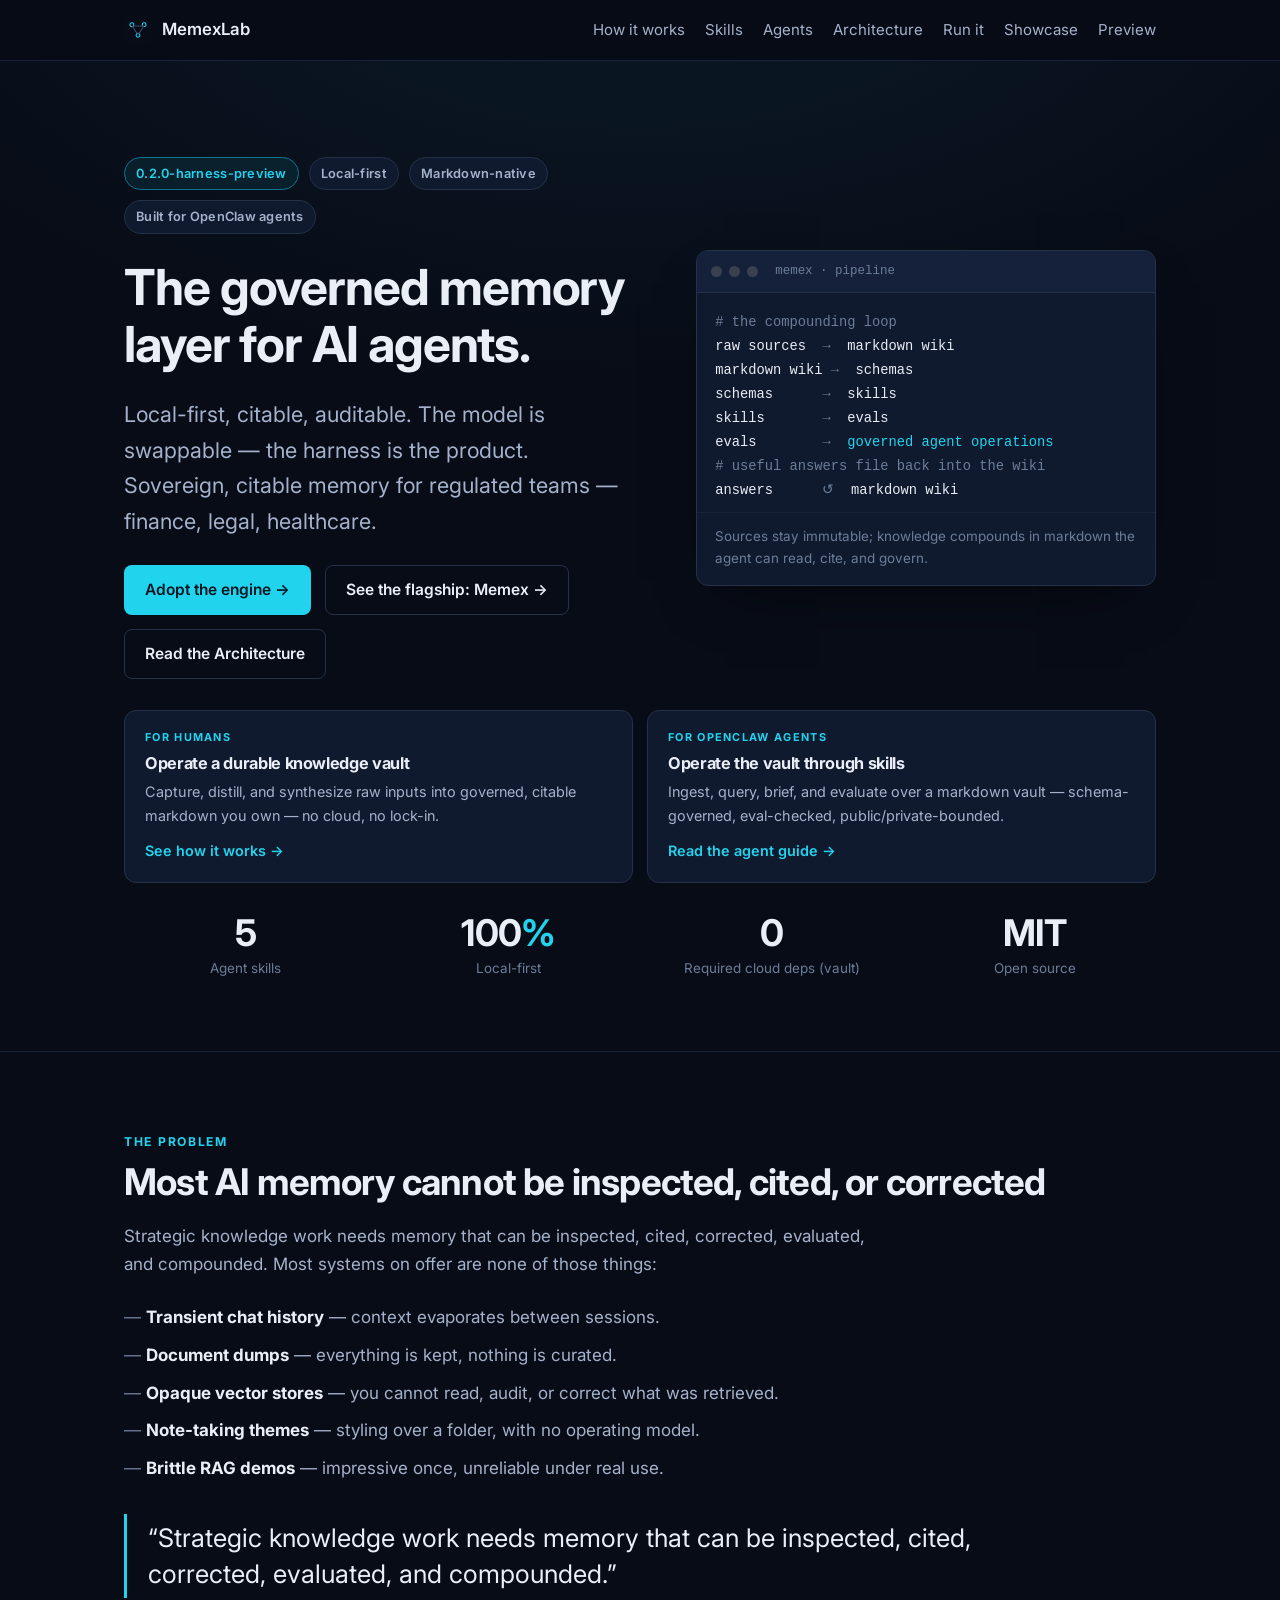
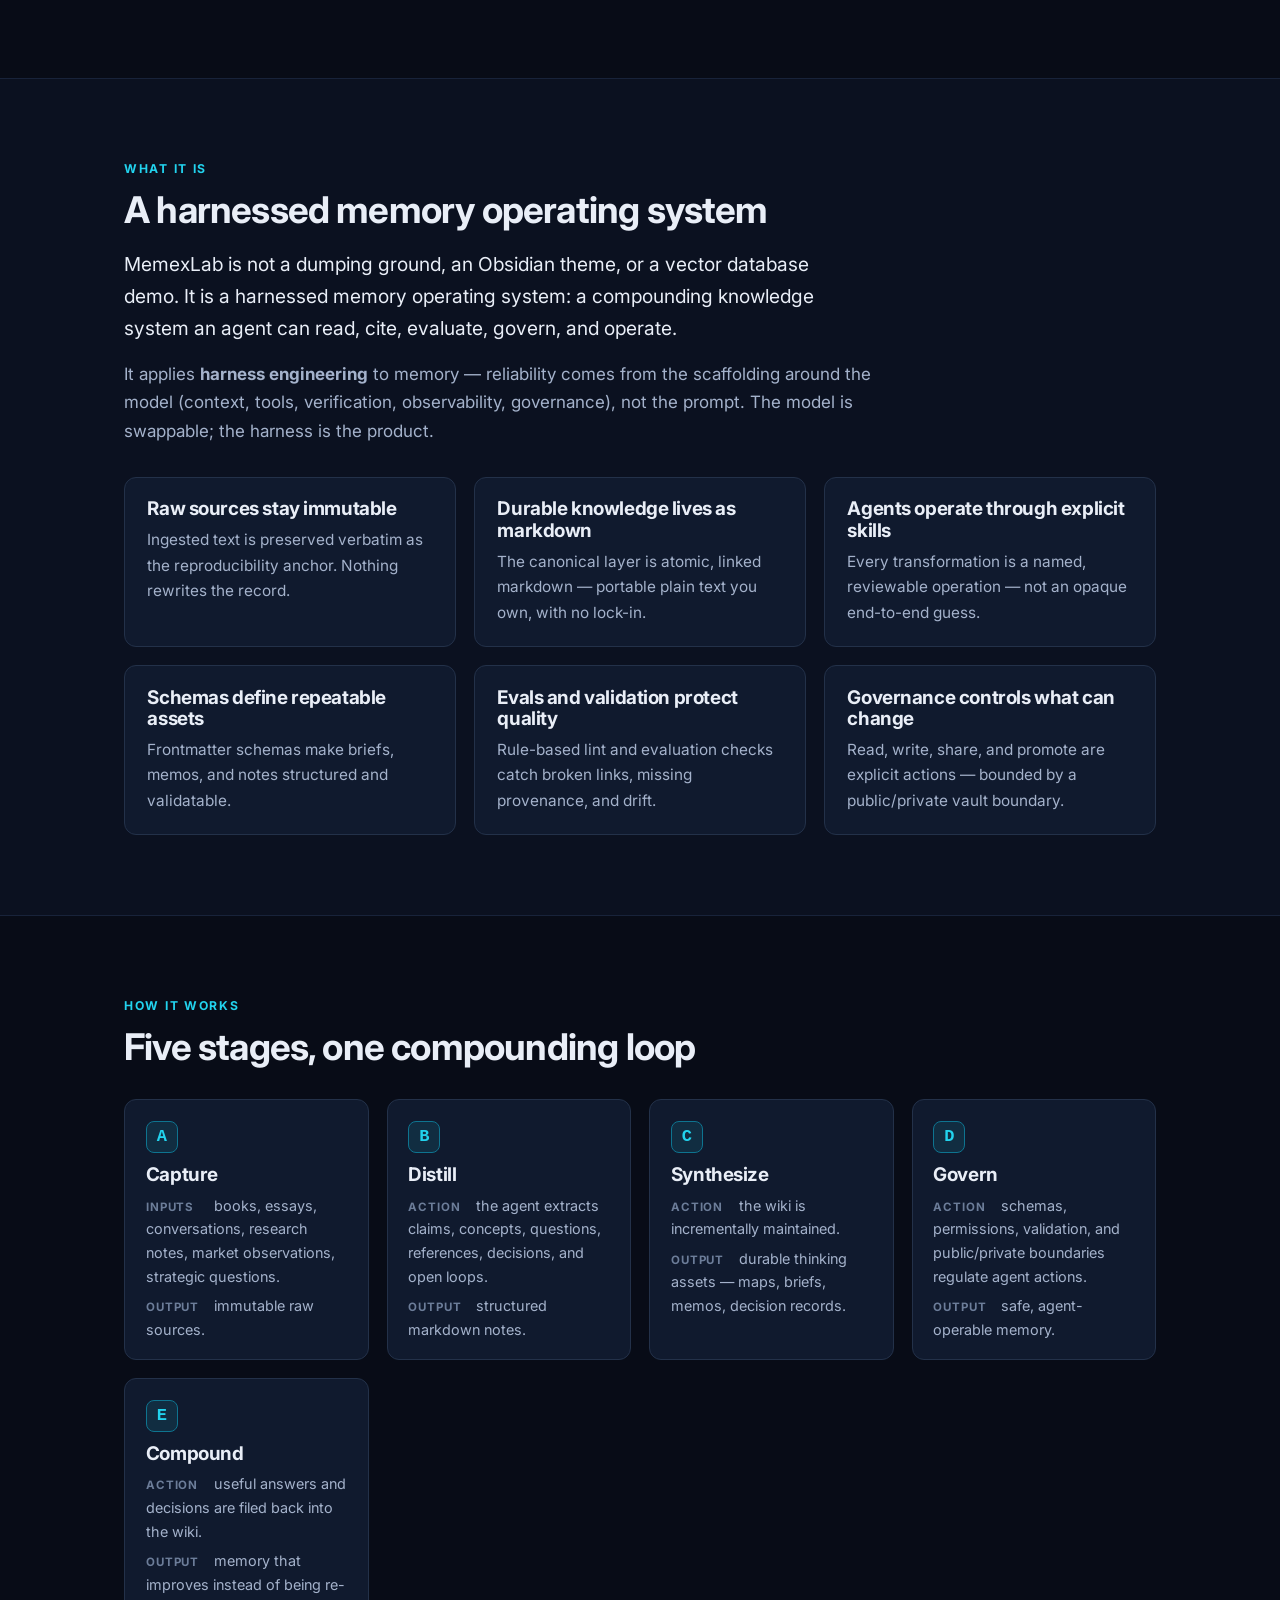
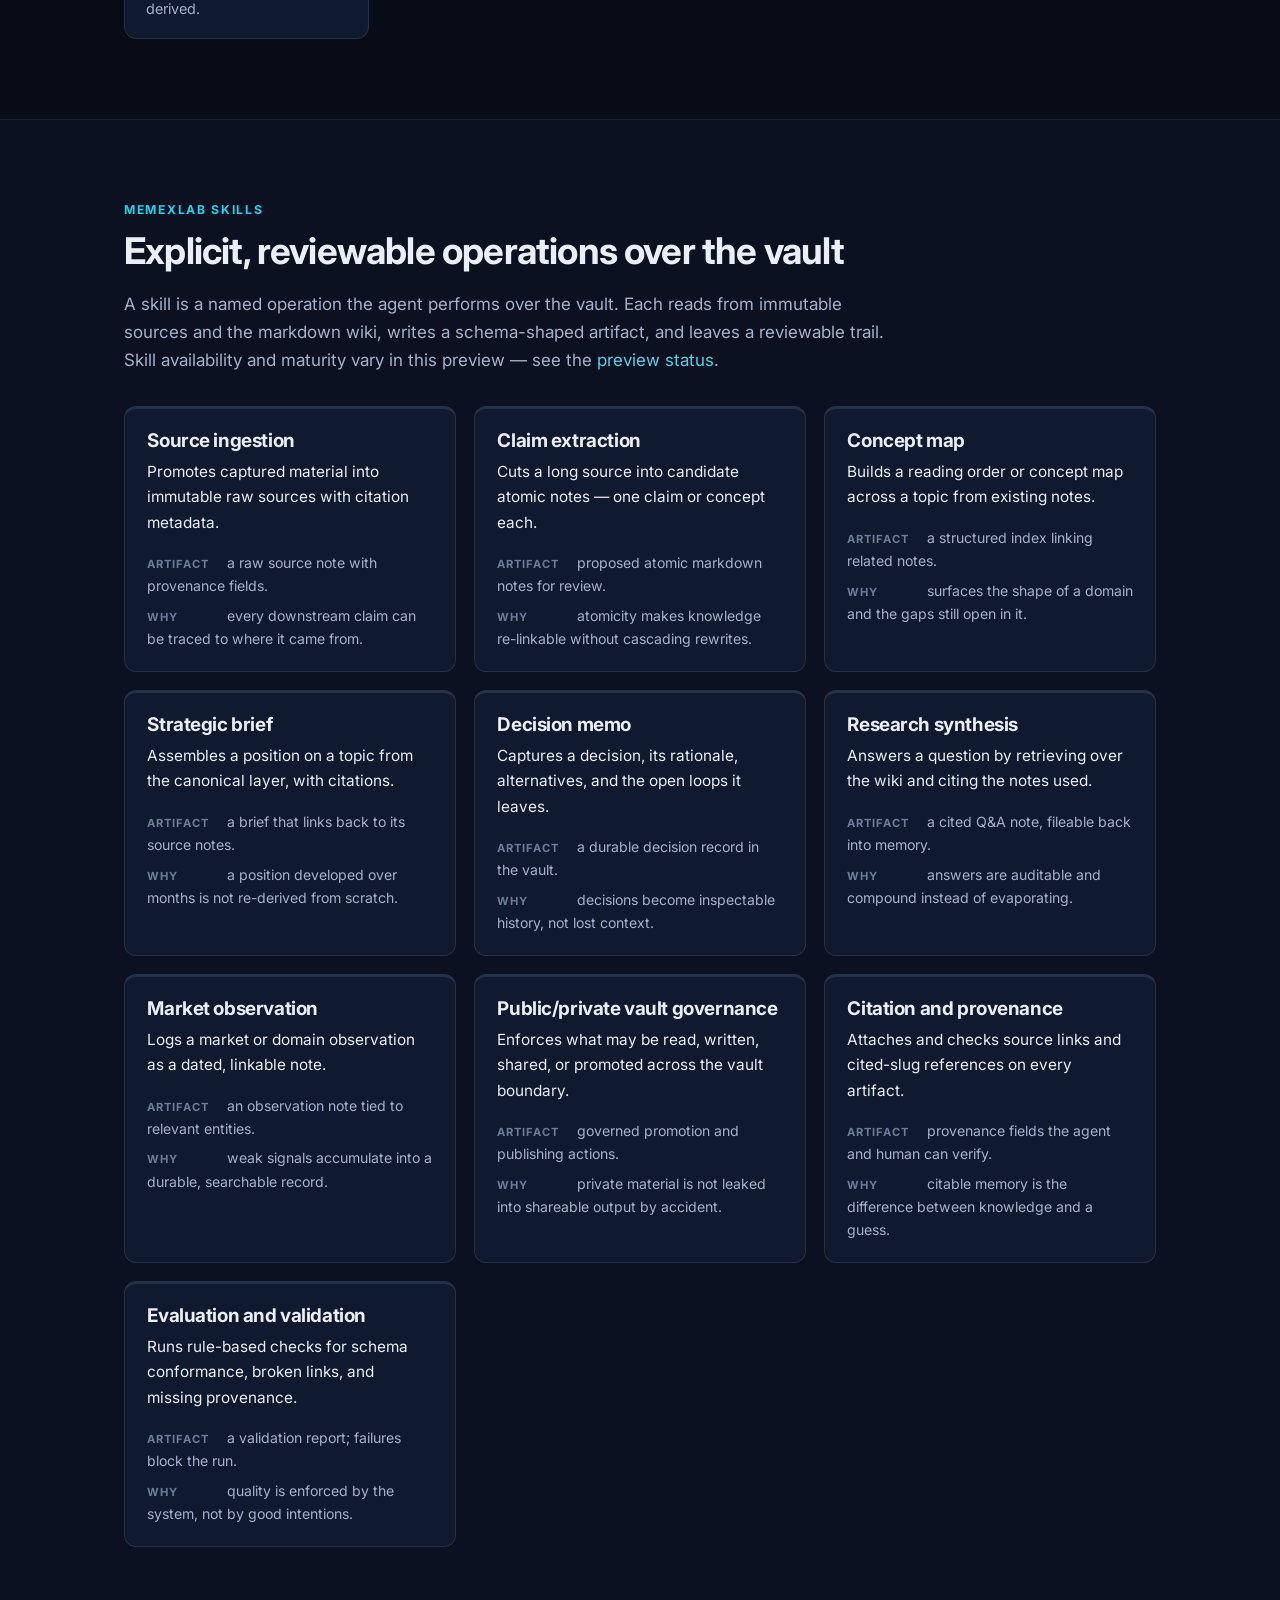
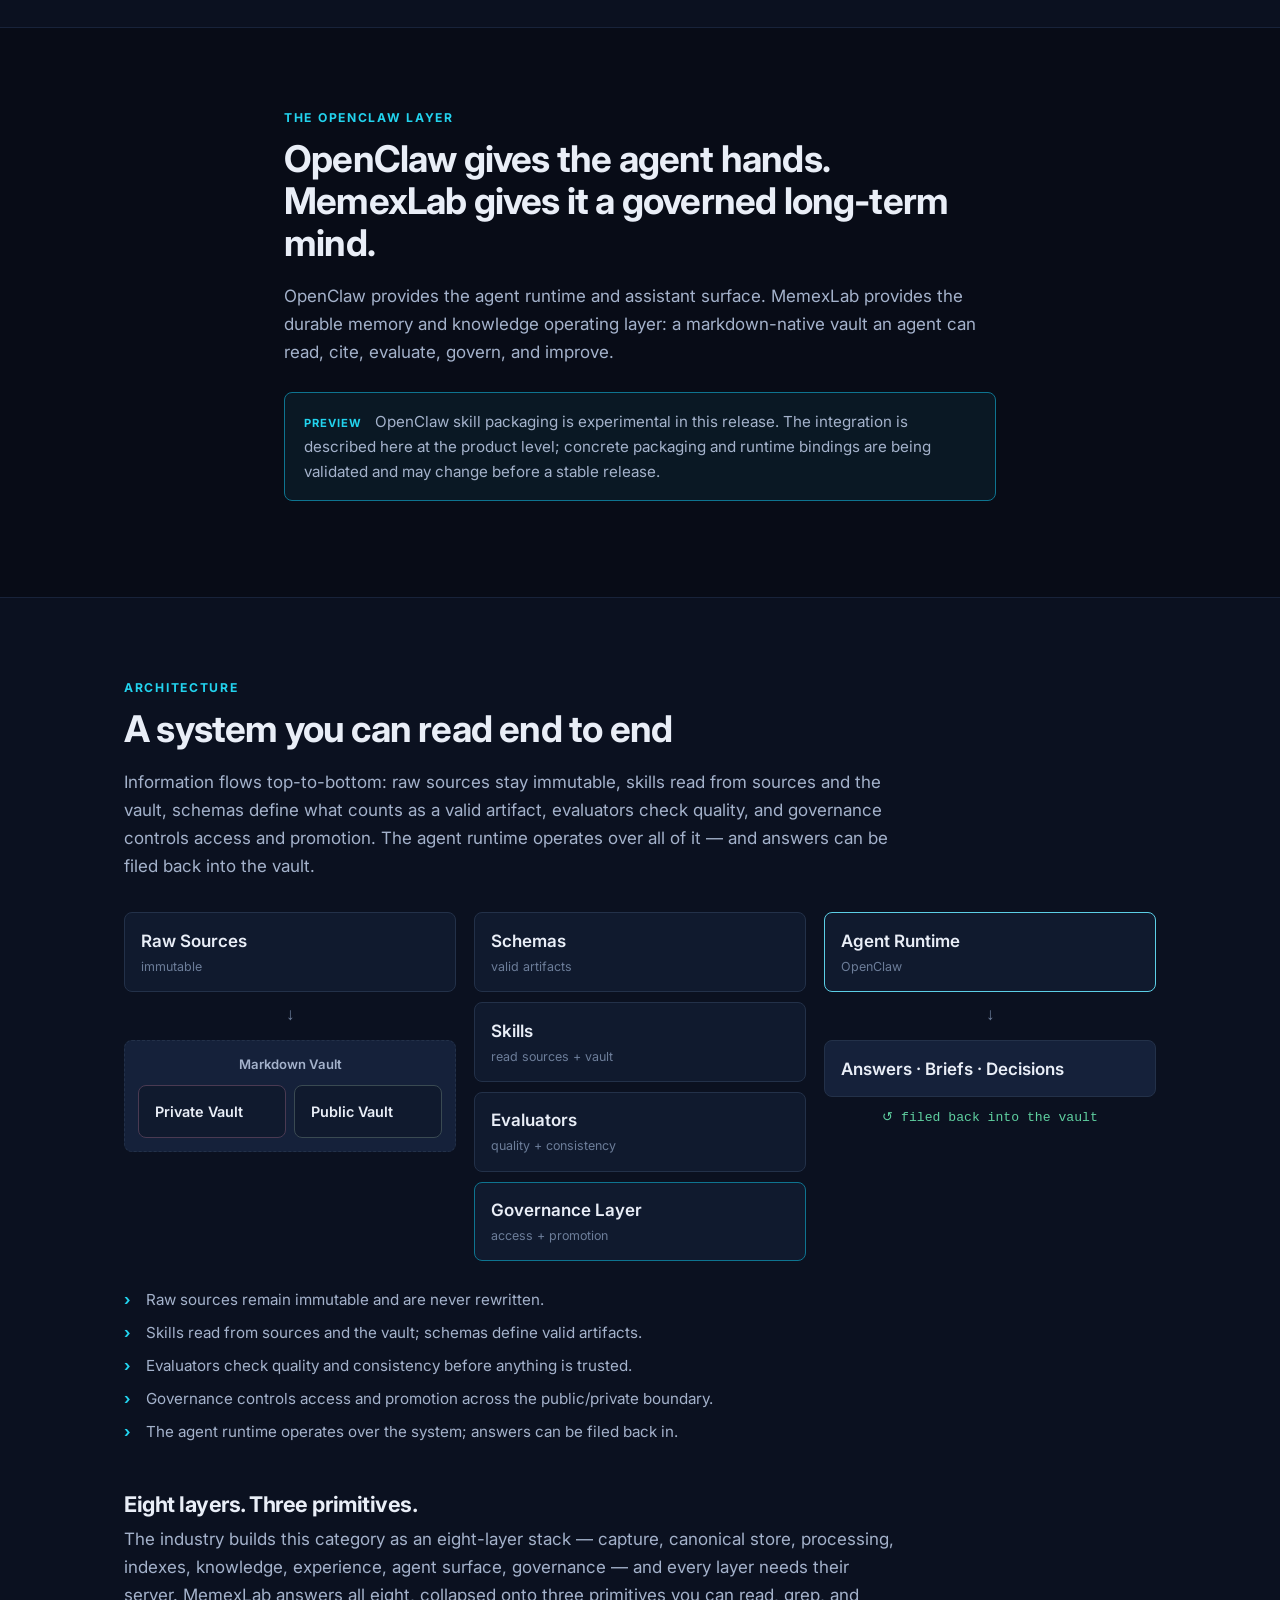
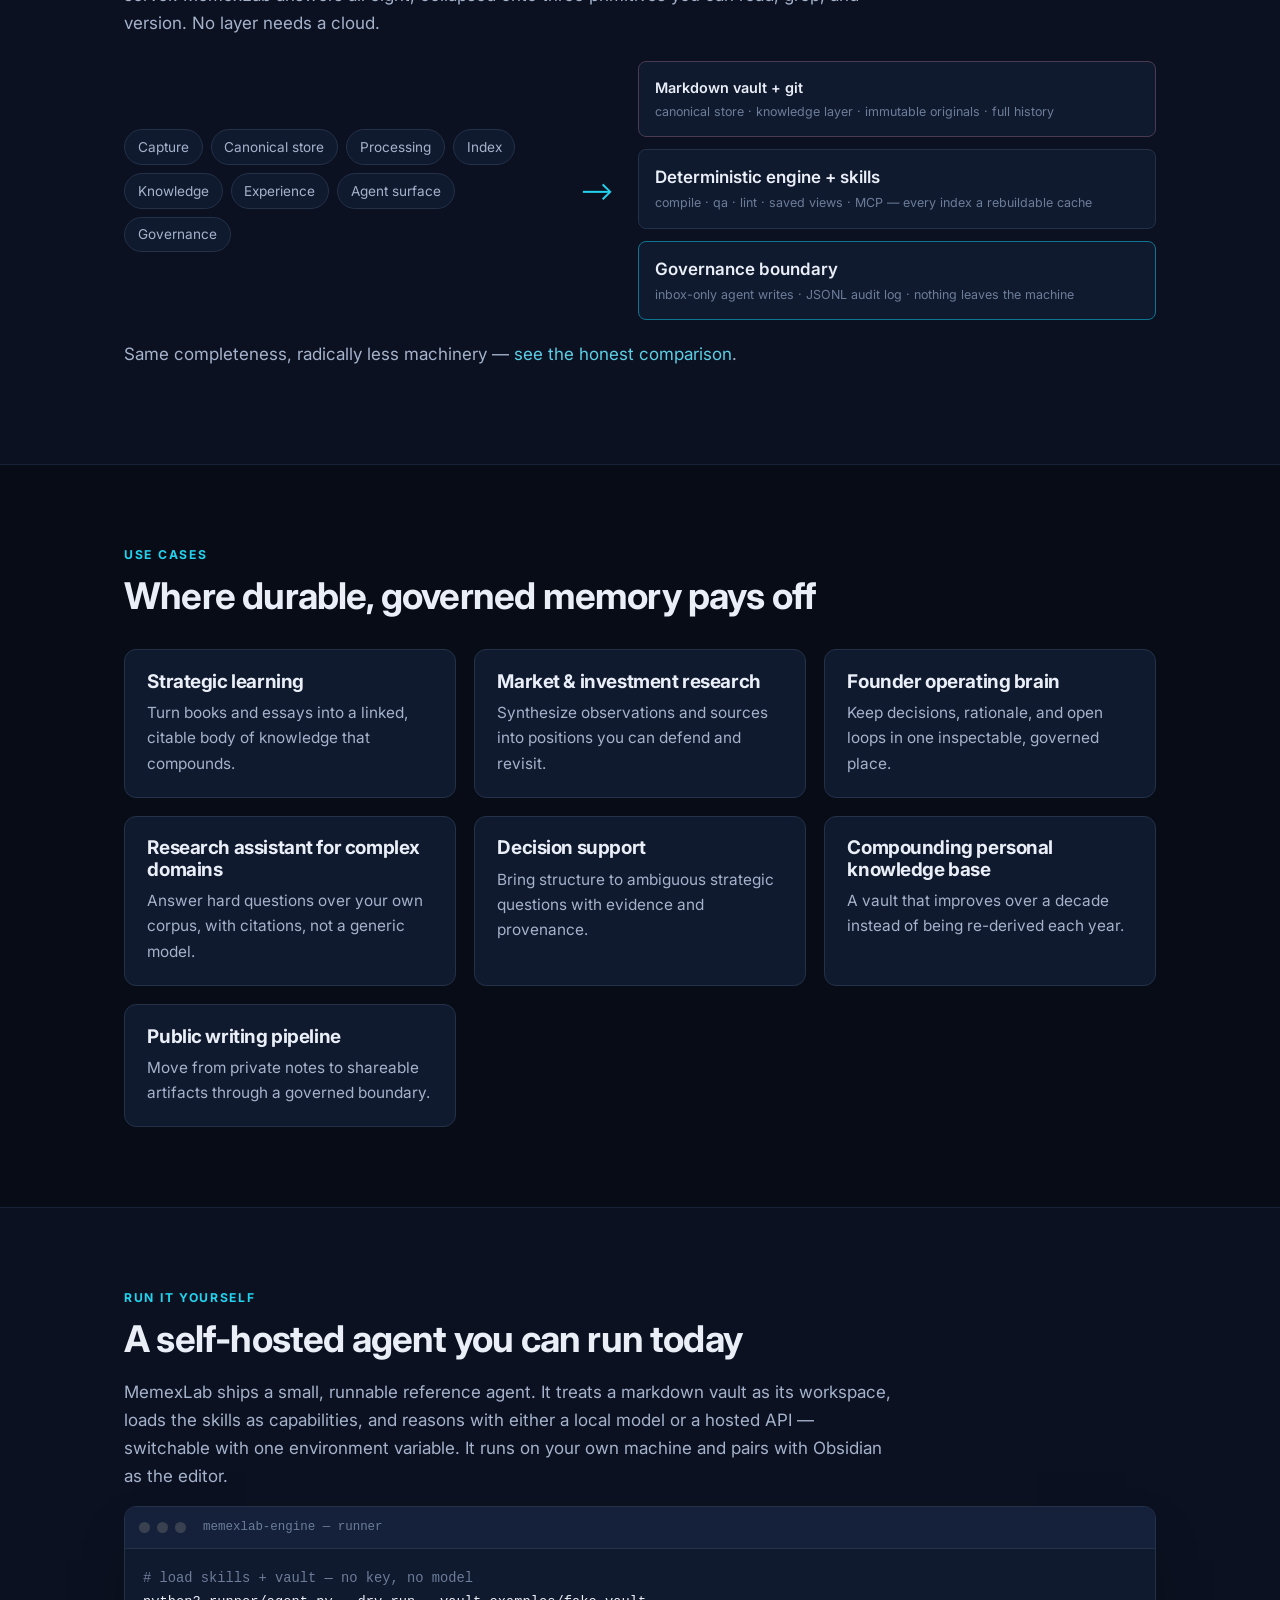
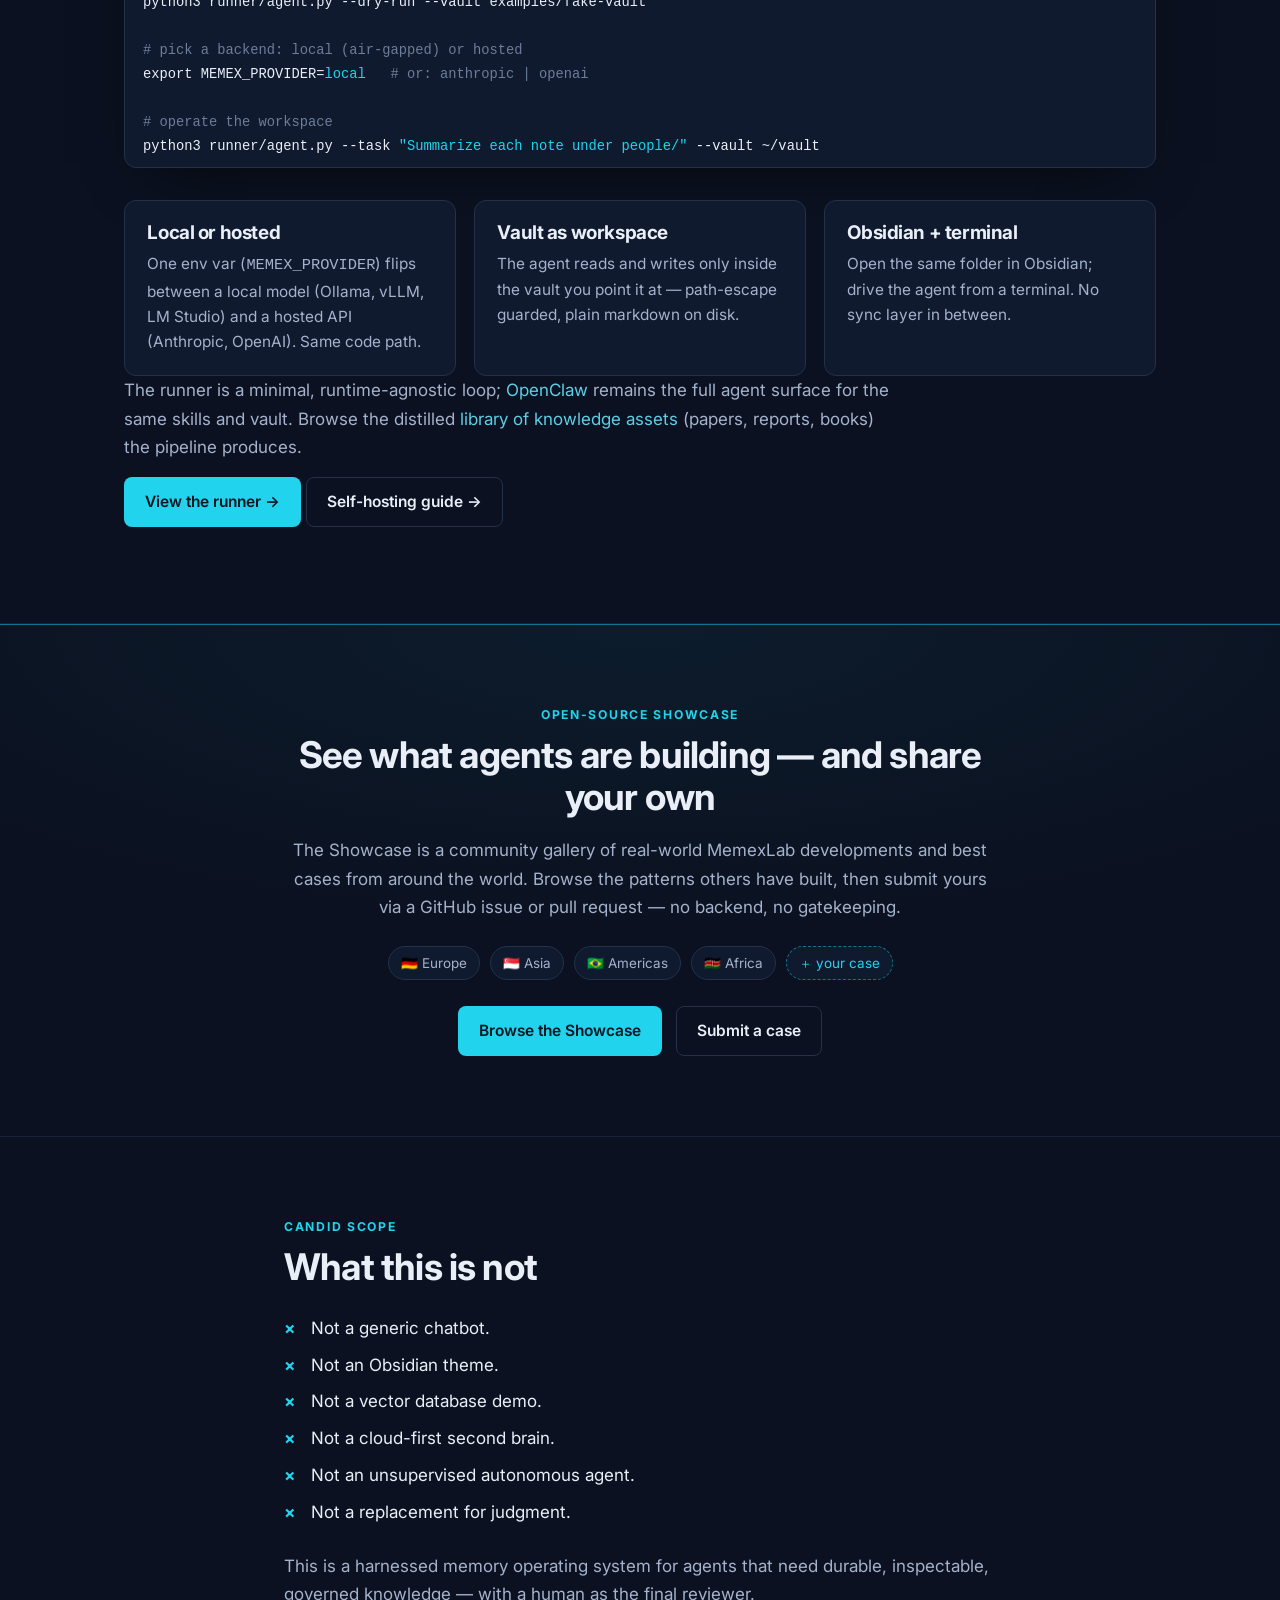
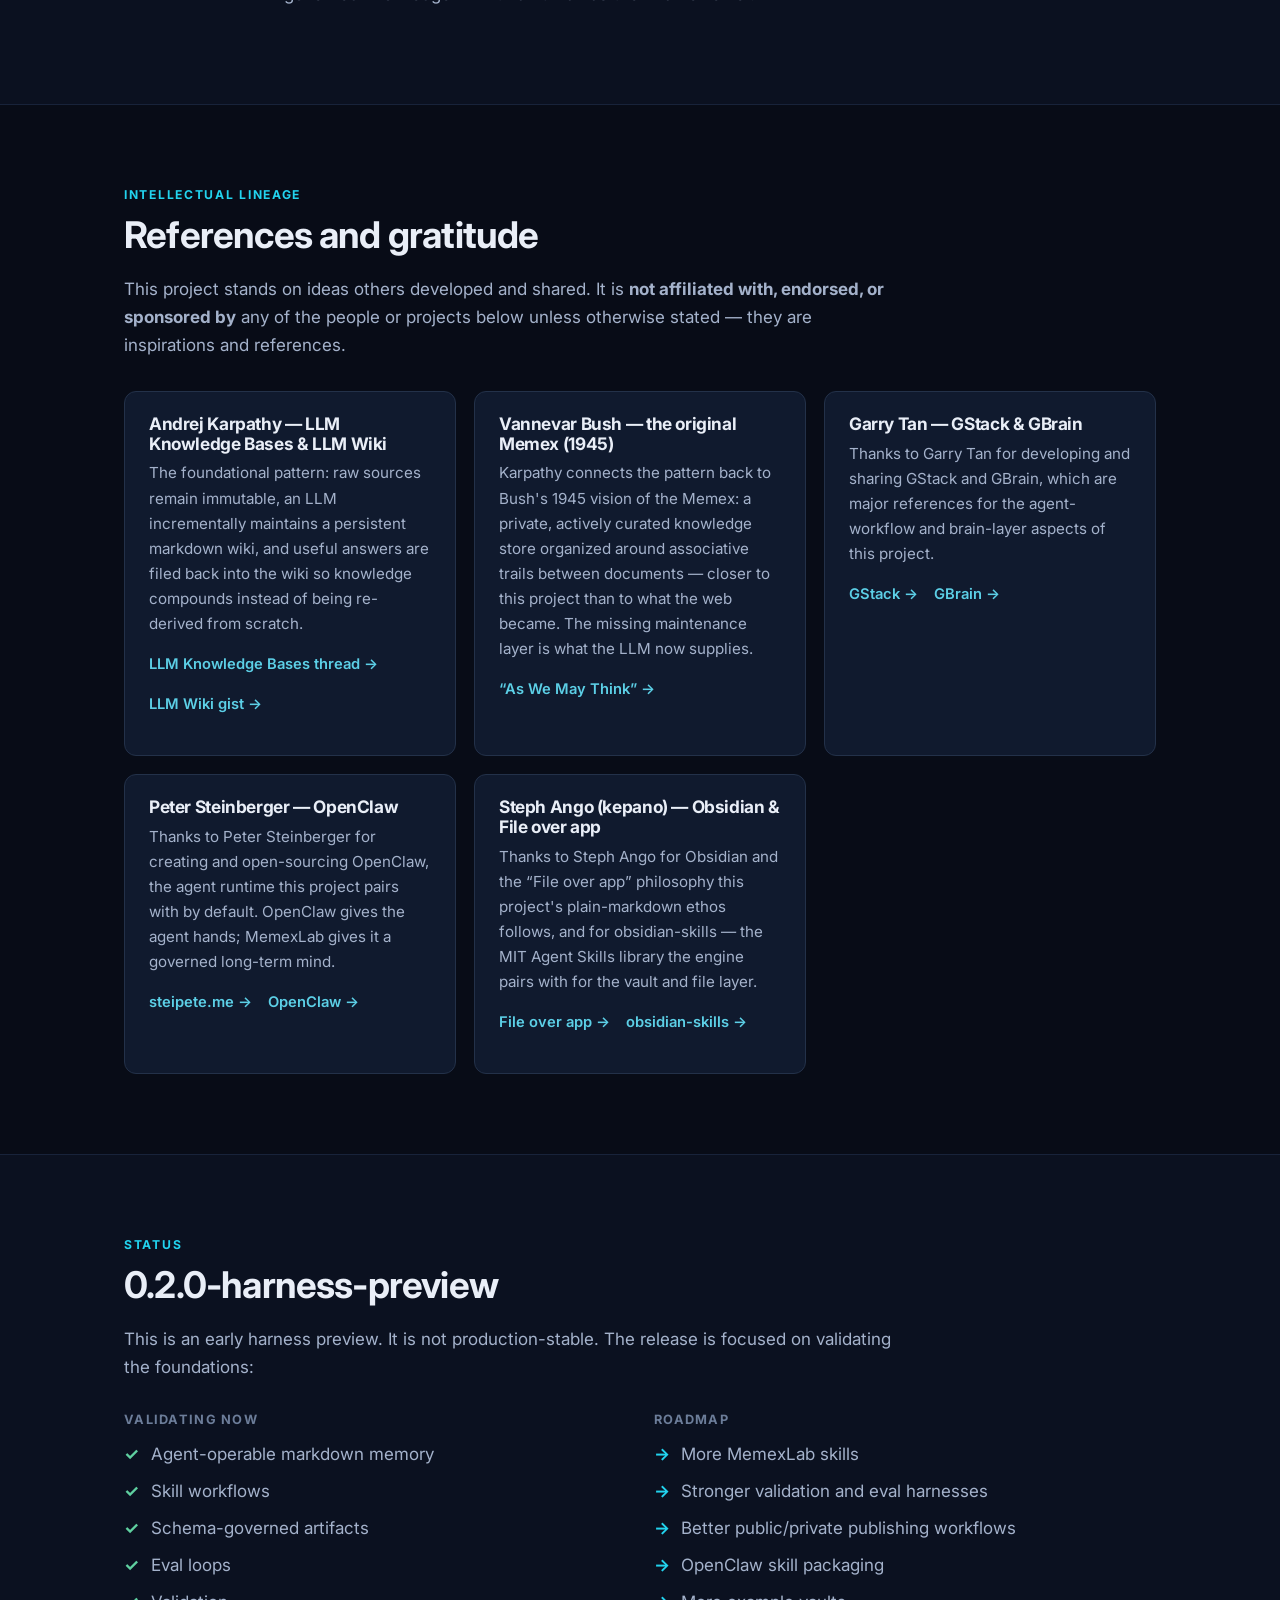
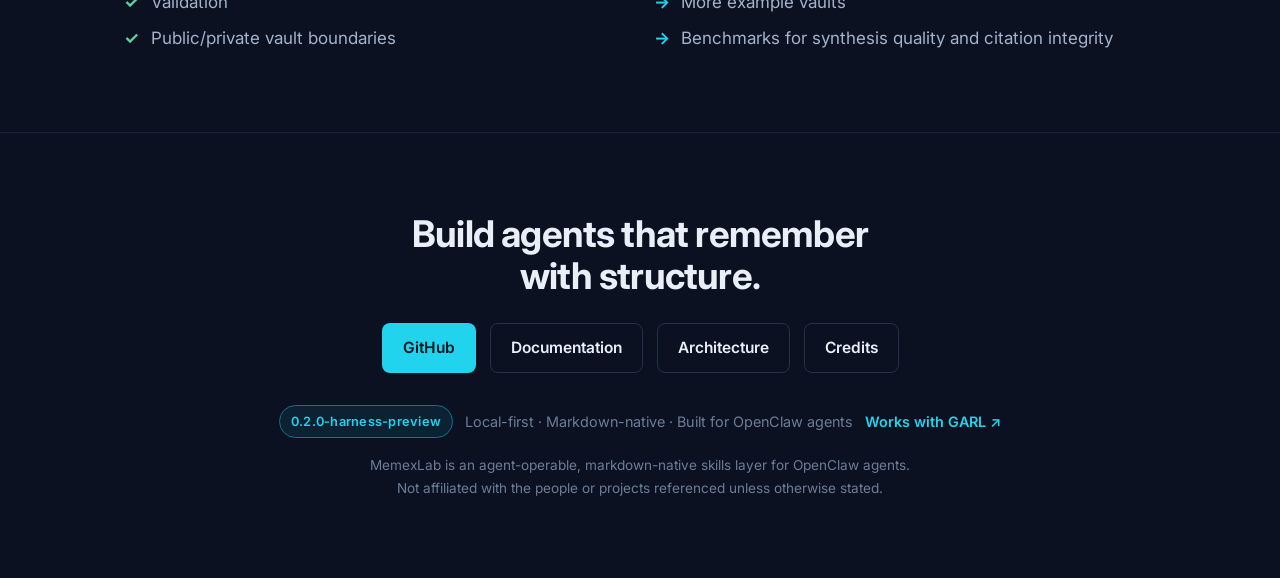
==== commit cae642f4: "Merge pull request #11 from btekmen/feat/architecture-story site: architecture collapse story — eigh" ====
--- a/index.html
+++ b/index.html
@@ -4,8 +4,8 @@
   <meta charset="utf-8" />
   <meta name="viewport" content="width=device-width, initial-scale=1" />
 
-  <title>MemexLab — Agent-Operable Markdown Memory</title>
-  <meta name="description" content="A local-first, markdown-native knowledge operating system for strategic learning, synthesis, and decision support. Built as a Memex skills layer for agents." />
+  <title>MemexLab — The governed memory layer for AI agents</title>
+  <meta name="description" content="MemexLab is the governed memory layer for AI agents — local-first, citable, auditable. The model is swappable; the harness is the product. It powers Memex, the sovereign chief-of-staff." />
   <meta name="theme-color" content="#080c17" />
 
   <link rel="preconnect" href="https://fonts.googleapis.com" />
@@ -16,8 +16,8 @@
 
   <!-- Open Graph -->
   <meta property="og:type" content="website" />
-  <meta property="og:title" content="MemexLab — Agent-Operable Markdown Memory" />
-  <meta property="og:description" content="A local-first, markdown-native knowledge operating system for strategic learning, synthesis, and decision support. Built as a Memex skills layer for agents." />
+  <meta property="og:title" content="MemexLab — The governed memory layer for AI agents" />
+  <meta property="og:description" content="MemexLab is the governed memory layer for AI agents — local-first, citable, auditable. The model is swappable; the harness is the product. It powers Memex, the sovereign chief-of-staff." />
   <meta property="og:site_name" content="MemexLab" />
   <meta property="og:url" content="https://memexlab.xyz/" />
   <meta property="og:image" content="https://memexlab.xyz/assets/og.png" />
@@ -27,8 +27,8 @@
   <!-- Twitter -->
   <meta name="twitter:card" content="summary_large_image" />
   <meta name="twitter:image" content="https://memexlab.xyz/assets/og.png" />
-  <meta name="twitter:title" content="MemexLab — Agent-Operable Markdown Memory" />
-  <meta name="twitter:description" content="A local-first, markdown-native knowledge operating system for strategic learning, synthesis, and decision support. Built as a Memex skills layer for agents." />
+  <meta name="twitter:title" content="MemexLab — The governed memory layer for AI agents" />
+  <meta name="twitter:description" content="MemexLab is the governed memory layer for AI agents — local-first, citable, auditable. The model is swappable; the harness is the product. It powers Memex, the sovereign chief-of-staff." />
 
   <link rel="icon" type="image/svg+xml" href="./assets/favicon.svg" />
   <link rel="stylesheet" href="./styles.css" />
@@ -43,7 +43,7 @@
     "applicationCategory": "DeveloperApplication",
     "operatingSystem": "macOS, Linux",
     "softwareVersion": "0.2.0-harness-preview",
-    "description": "A local-first, markdown-native knowledge operating system for strategic learning, synthesis, and decision support. Built as a Memex skills layer for OpenClaw-compatible agents.",
+    "description": "MemexLab is the governed memory layer for AI agents — local-first, citable, auditable. The model is swappable; the harness is the product. It powers Memex, the sovereign chief-of-staff.",
     "releaseNotes": "Early harness preview validating agent-operable markdown memory, skill workflows, schema-governed artifacts, eval loops, validation, and public/private vault boundaries."
   }
   </script>
@@ -82,14 +82,15 @@
             <li class="badge">Built for OpenClaw agents</li>
           </ul>
 
-          <h1 id="hero-title">An Agent-Operable Memex for Strategic Thinking</h1>
+          <h1 id="hero-title">The governed memory layer for AI agents.</h1>
           <p class="lede">
-            A local-first, markdown-native knowledge operating system that turns raw inputs
-            into governed, citable, compounding thinking assets for agents.
+            Local-first, citable, auditable. The model is swappable — the harness is the product.
+            Sovereign, citable memory for regulated teams — finance, legal, healthcare.
           </p>
 
           <div class="cta-row">
-            <a class="btn btn--primary" href="https://github.com/btekmen/memexlab" rel="noopener noreferrer" target="_blank">View on GitHub</a>
+            <a class="btn btn--primary" href="https://github.com/btekmen/memexlab-engine" rel="noopener noreferrer" target="_blank">Adopt the engine →</a>
+            <a class="btn btn--ghost" href="https://memex.memexlab.xyz" rel="noopener noreferrer" target="_blank">See the flagship: Memex →</a>
             <a class="btn btn--ghost" href="#architecture">Read the Architecture</a>
           </div>
         </div>
@@ -167,7 +168,7 @@
         <p class="eyebrow">What it is</p>
         <h2 id="definition-title">A harnessed memory operating system</h2>
         <p class="section-intro big">
-          Memex is not a dumping ground, an Obsidian theme, or a vector database demo.
+          MemexLab is not a dumping ground, an Obsidian theme, or a vector database demo.
           It is a harnessed memory operating system: a compounding knowledge system an
           agent can read, cite, evaluate, govern, and operate.
         </p>
@@ -248,7 +249,7 @@
     <!-- ================= SKILLS ================= -->
     <section id="skills" class="section section--alt" aria-labelledby="skills-title">
       <div class="container">
-        <p class="eyebrow">Memex skills</p>
+        <p class="eyebrow">MemexLab skills</p>
         <h2 id="skills-title">Explicit, reviewable operations over the vault</h2>
         <p class="section-intro">
           A skill is a named operation the agent performs over the vault. Each reads from
@@ -336,9 +337,9 @@
     <section id="openclaw" class="section" aria-labelledby="openclaw-title">
       <div class="container narrow">
         <p class="eyebrow">The OpenClaw layer</p>
-        <h2 id="openclaw-title">OpenClaw gives the agent hands. Memex gives it a governed long-term mind.</h2>
-        <p class="section-intro">
-          OpenClaw provides the agent runtime and assistant surface. Memex provides the
+        <h2 id="openclaw-title">OpenClaw gives the agent hands. MemexLab gives it a governed long-term mind.</h2>
+        <p class="section-intro">
+          OpenClaw provides the agent runtime and assistant surface. MemexLab provides the
           durable memory and knowledge operating layer: a markdown-native vault an agent
           can read, cite, evaluate, govern, and improve.
         </p>
@@ -496,7 +497,7 @@
         <p class="eyebrow">Open-source showcase</p>
         <h2 id="showcase-cta-title">See what agents are building — and share your own</h2>
         <p class="section-intro">
-          The Showcase is a community gallery of real-world Memex developments and best
+          The Showcase is a community gallery of real-world MemexLab developments and best
           cases from around the world. Browse the patterns others have built, then submit
           yours via a GitHub issue or pull request — no backend, no gatekeeping.
         </p>
@@ -587,6 +588,32 @@
               <a href="https://github.com/garrytan/gbrain" rel="noopener noreferrer" target="_blank">GBrain →</a>
             </p>
           </article>
+
+          <article class="lineage-card">
+            <h3>Peter Steinberger — OpenClaw</h3>
+            <p>
+              Thanks to Peter Steinberger for creating and open-sourcing OpenClaw, the
+              agent runtime this project pairs with by default. OpenClaw gives the agent
+              hands; MemexLab gives it a governed long-term mind.
+            </p>
+            <p class="lineage-links">
+              <a href="https://steipete.me/" rel="noopener noreferrer" target="_blank">steipete.me →</a>
+              <a href="https://github.com/openclaw/openclaw" rel="noopener noreferrer" target="_blank">OpenClaw →</a>
+            </p>
+          </article>
+
+          <article class="lineage-card">
+            <h3>Steph Ango (kepano) — Obsidian &amp; File over app</h3>
+            <p>
+              Thanks to Steph Ango for Obsidian and the “File over app” philosophy this
+              project's plain-markdown ethos follows, and for obsidian-skills — the MIT
+              Agent Skills library the engine pairs with for the vault and file layer.
+            </p>
+            <p class="lineage-links">
+              <a href="https://stephango.com/file-over-app" rel="noopener noreferrer" target="_blank">File over app →</a>
+              <a href="https://github.com/kepano/obsidian-skills" rel="noopener noreferrer" target="_blank">obsidian-skills →</a>
+            </p>
+          </article>
         </div>
       </div>
     </section>
@@ -615,7 +642,7 @@
           <div>
             <h3 class="mini-h">Roadmap</h3>
             <ul class="arrow-list">
-              <li>More Memex skills</li>
+              <li>More MemexLab skills</li>
               <li>Stronger validation and eval harnesses</li>
               <li>Better public/private publishing workflows</li>
               <li>OpenClaw skill packaging</li>
@@ -645,7 +672,7 @@
         <a href="https://garl.ai/" rel="noopener noreferrer" target="_blank">Works with GARL ↗</a>
       </p>
       <p class="footer-fine">
-        MemexLab is an agent-operable, markdown-native Memex skills layer for OpenClaw agents.
+        MemexLab is an agent-operable, markdown-native skills layer for OpenClaw agents.
         Not affiliated with the people or projects referenced unless otherwise stated.
       </p>
     </div>
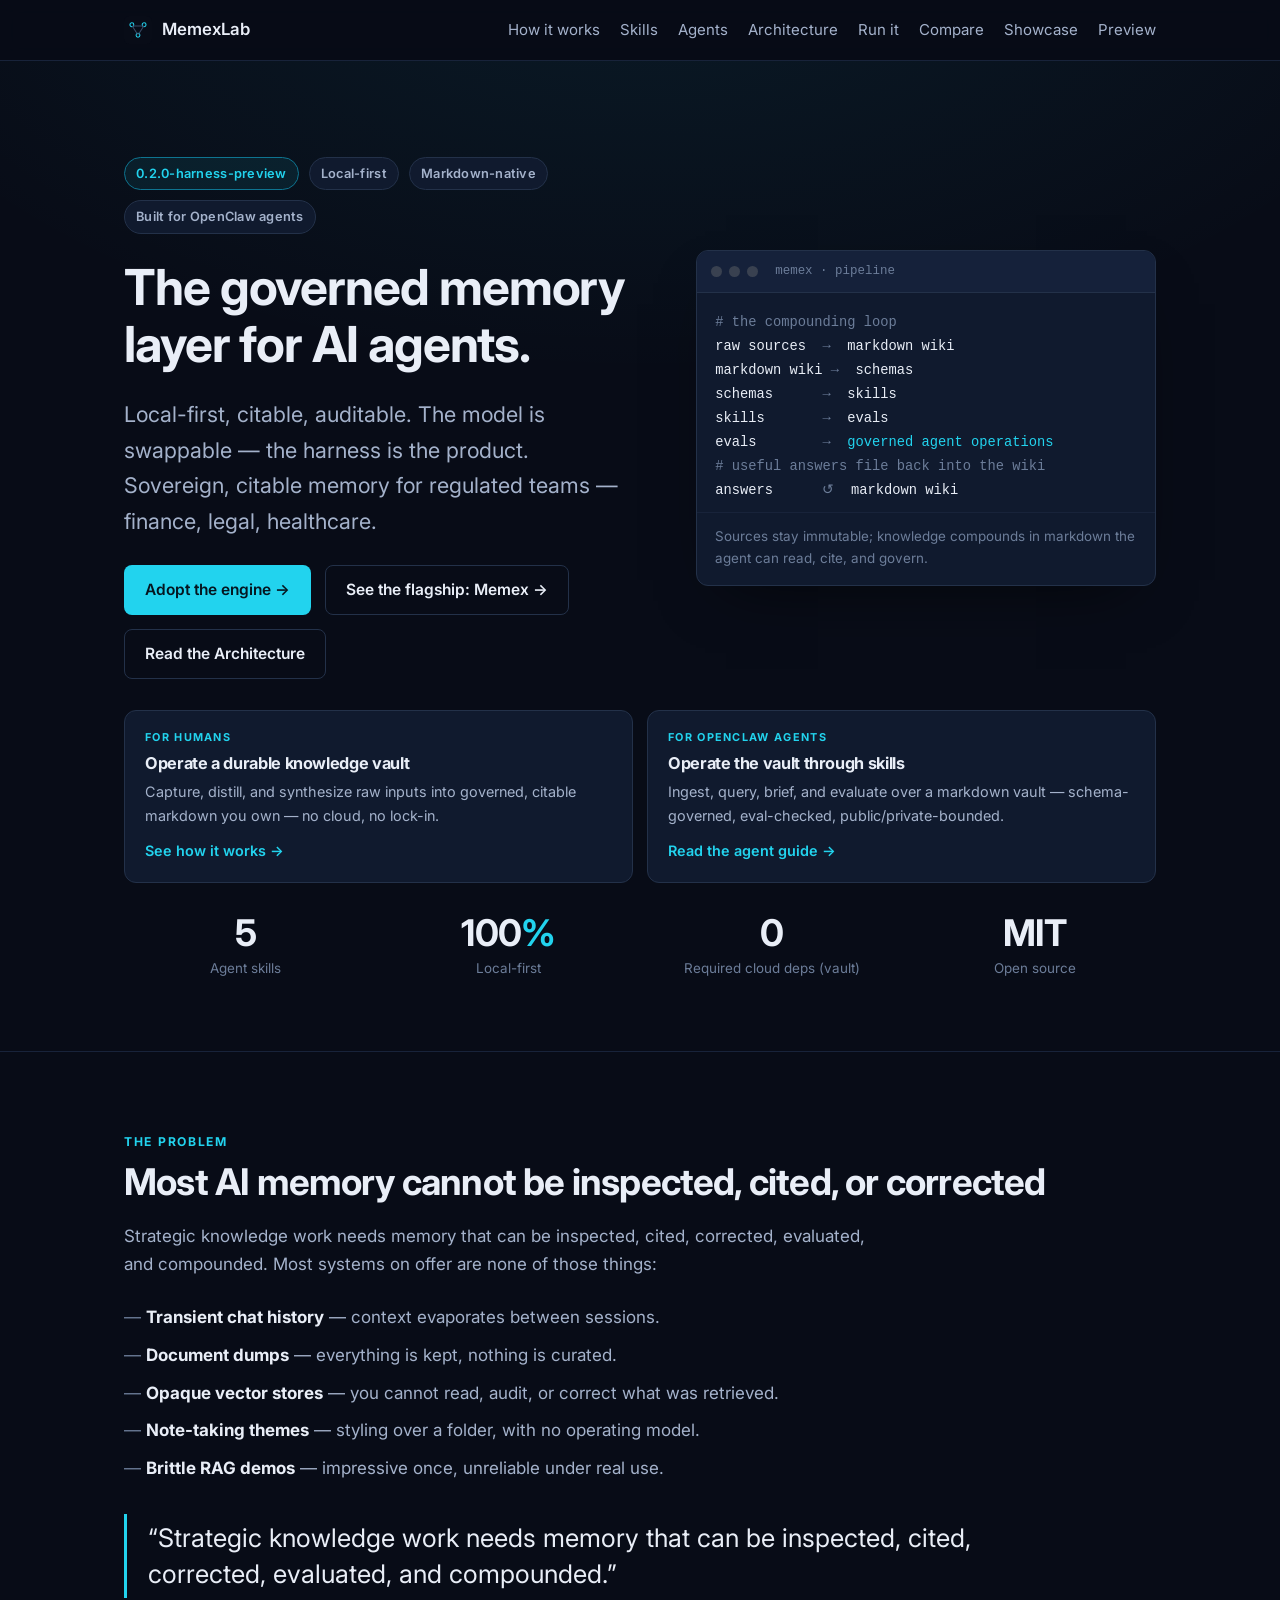
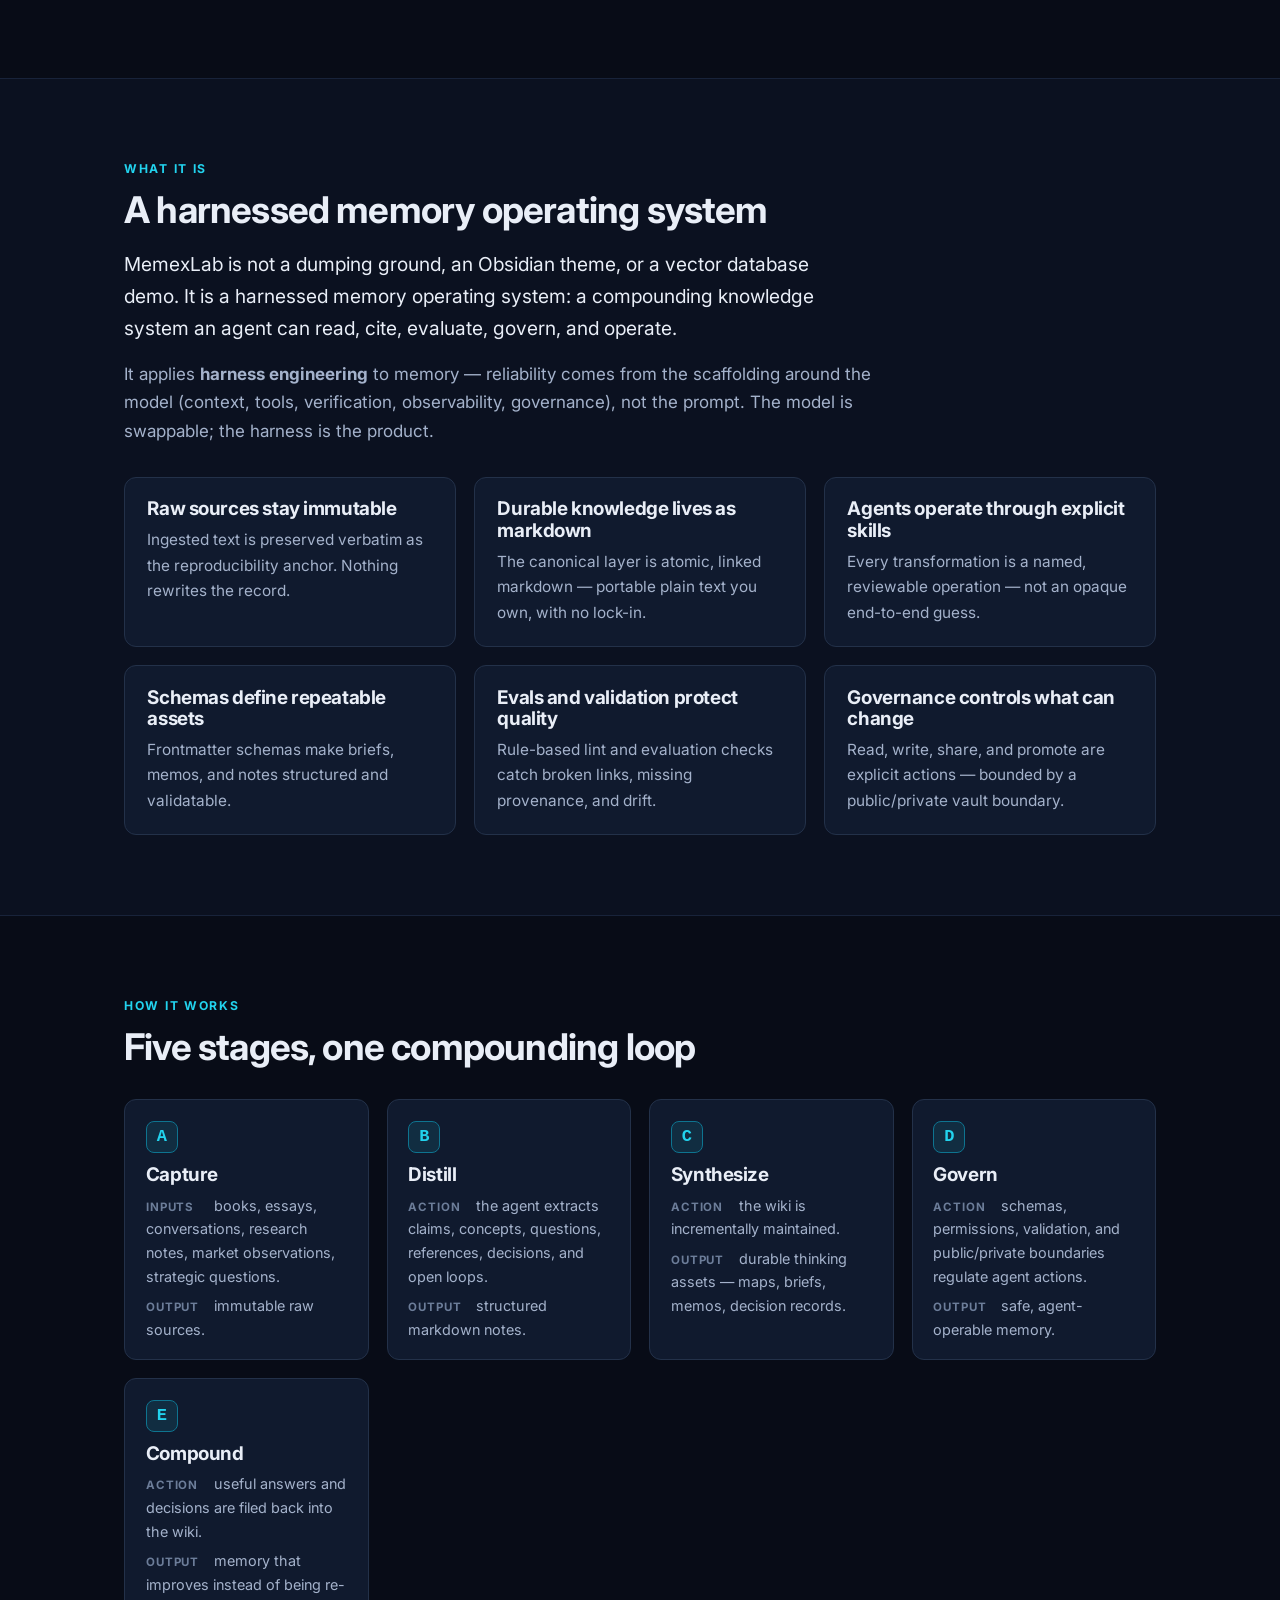
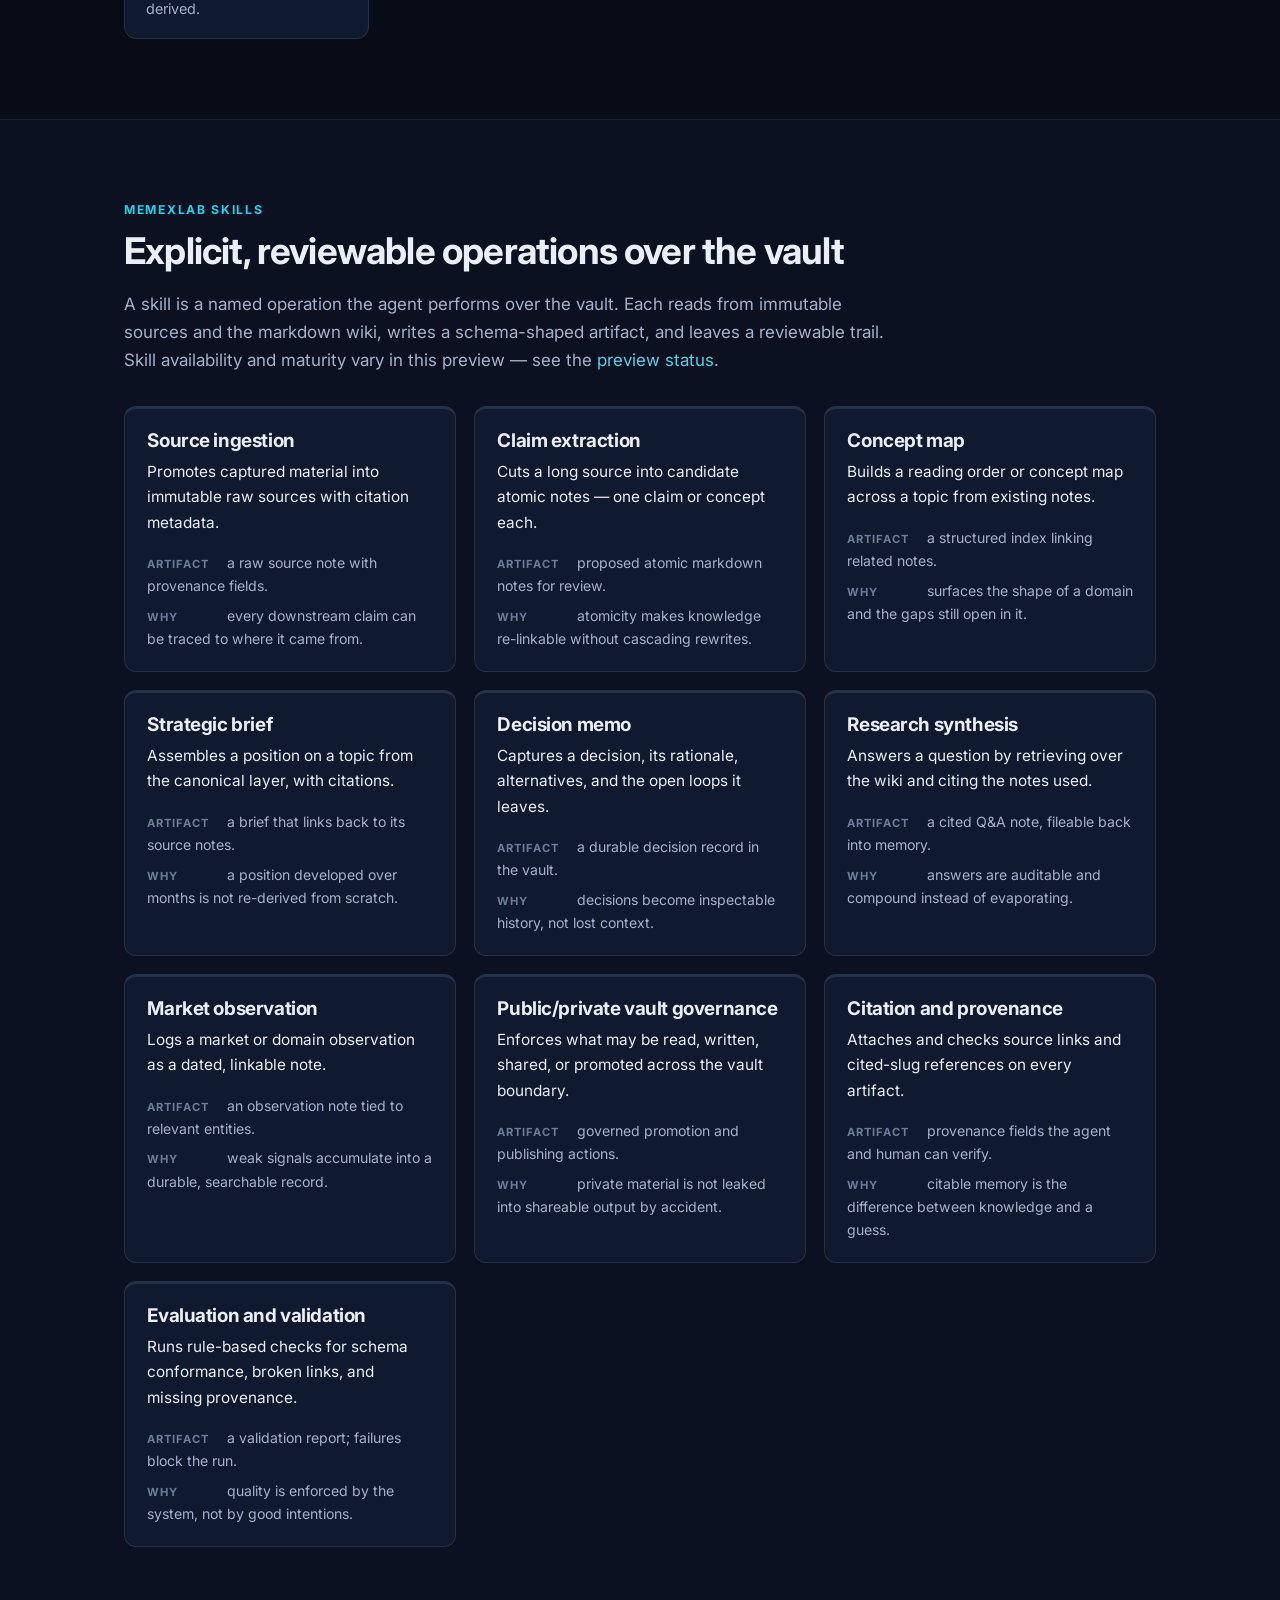
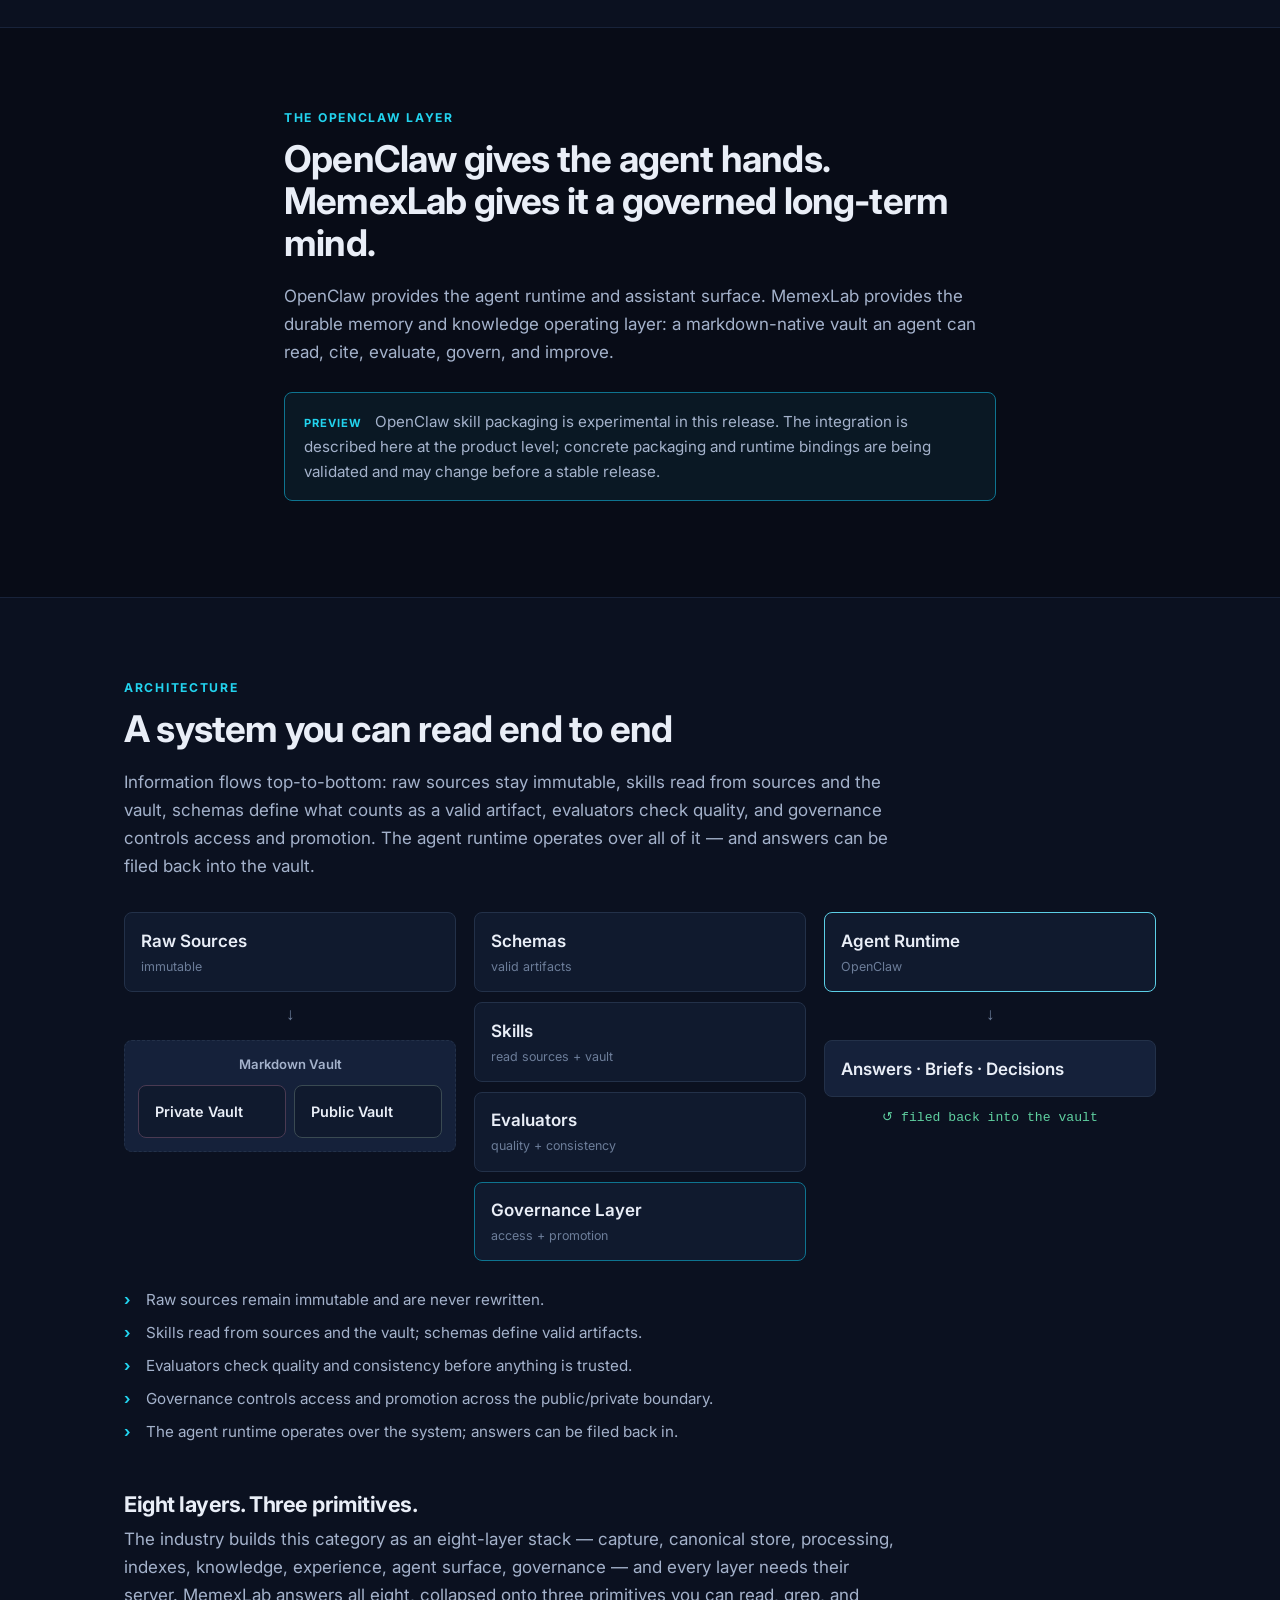
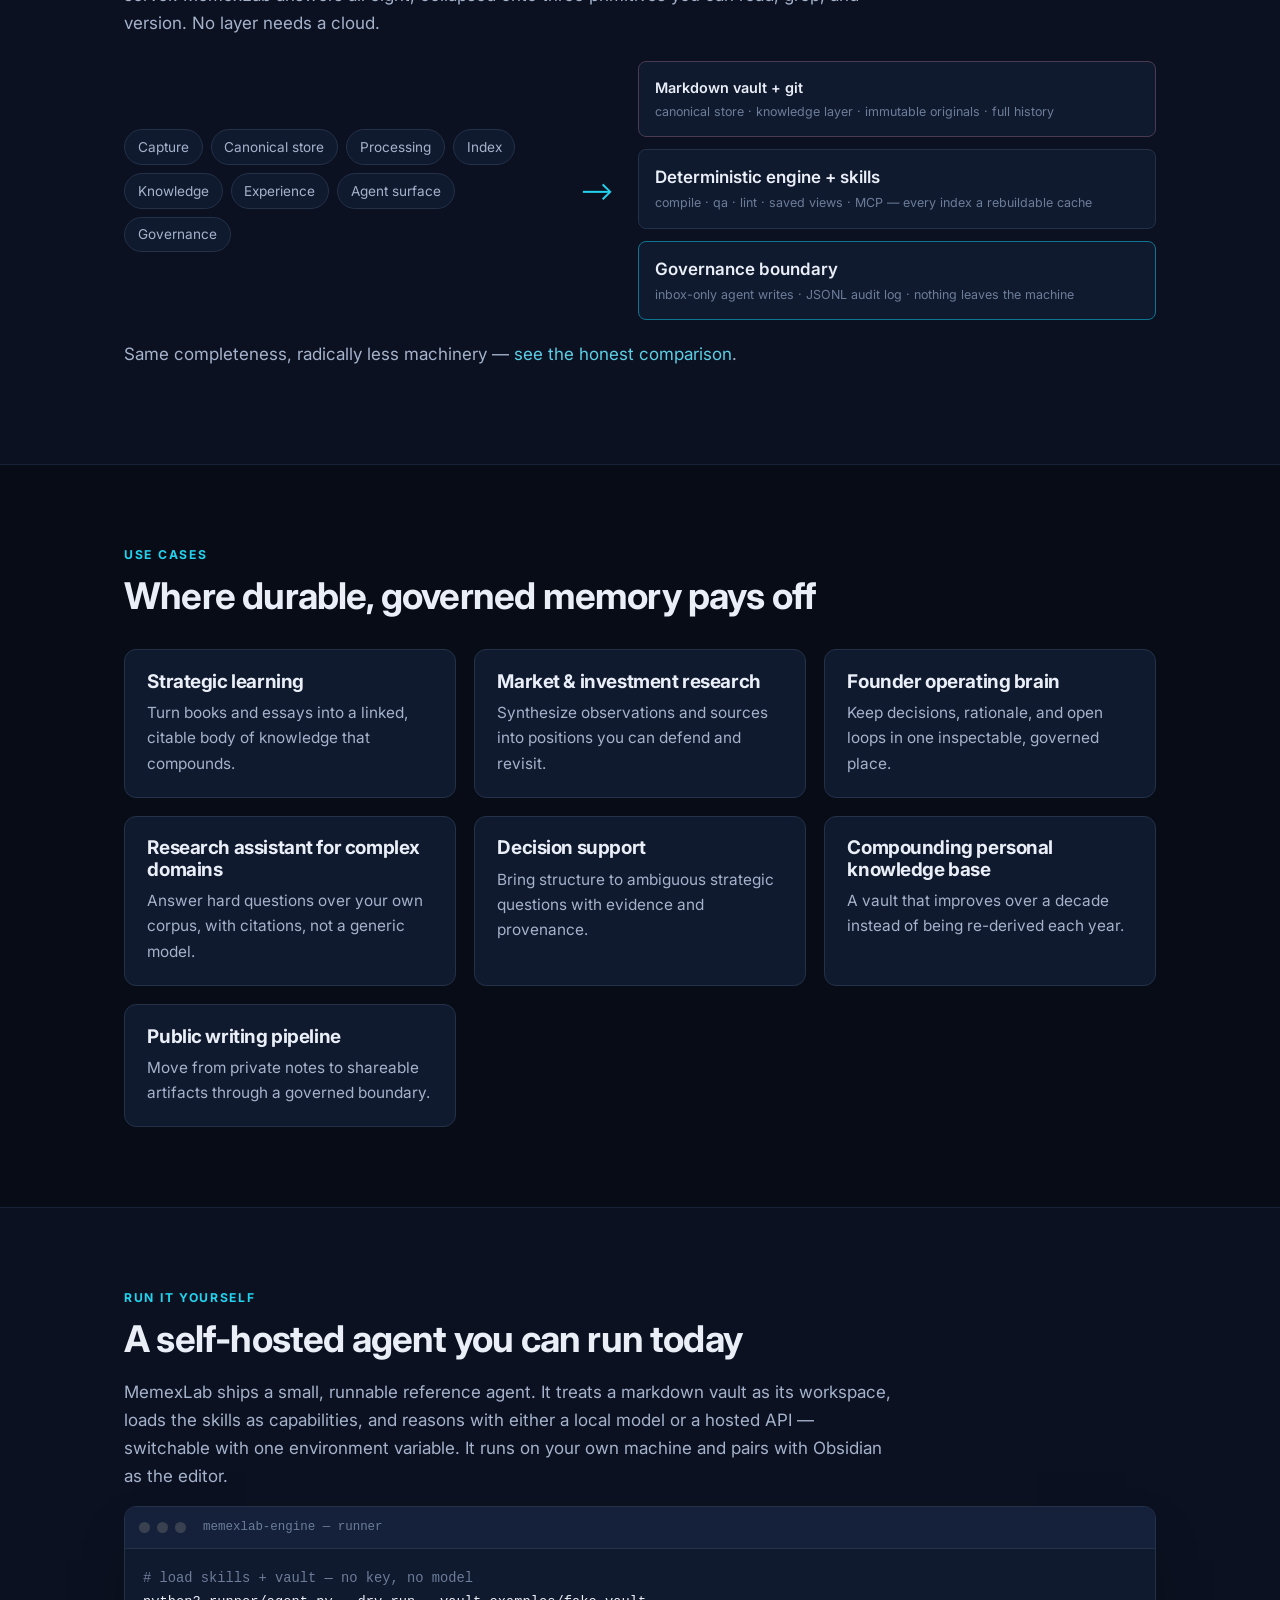
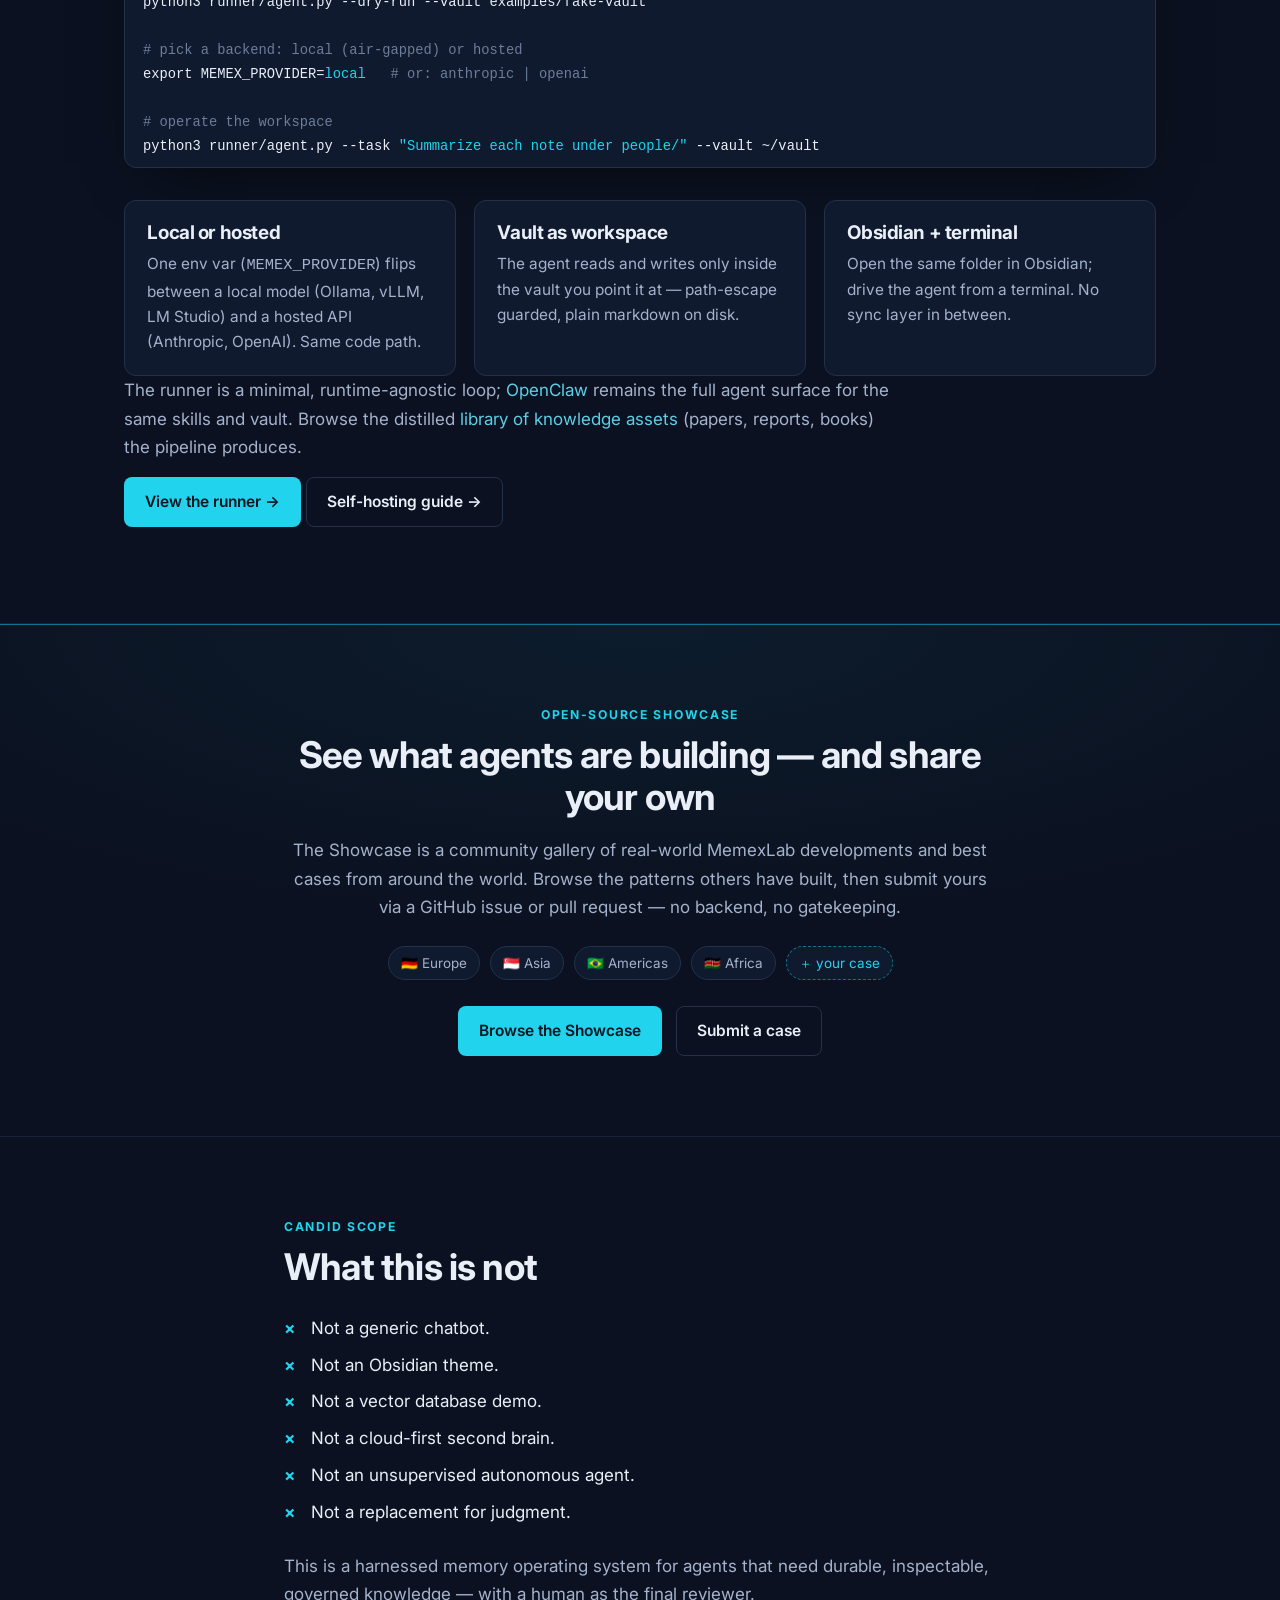
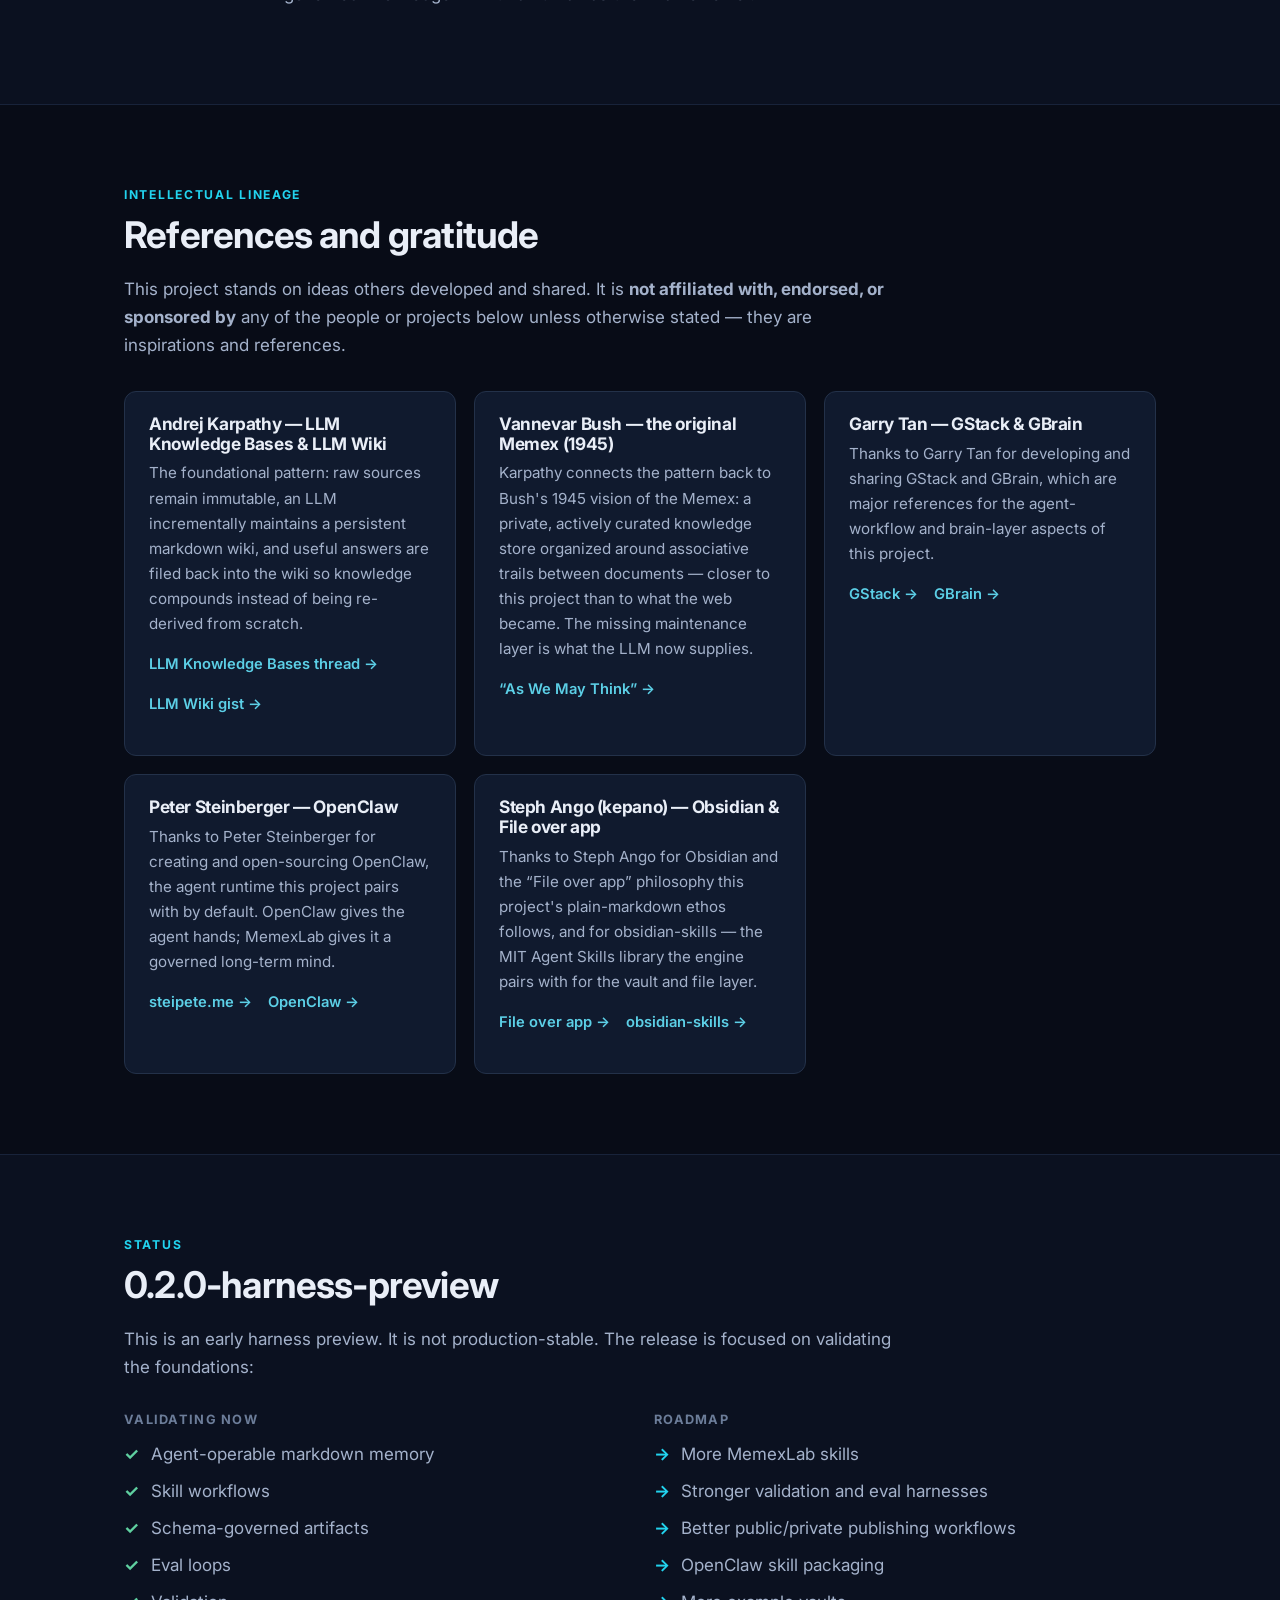
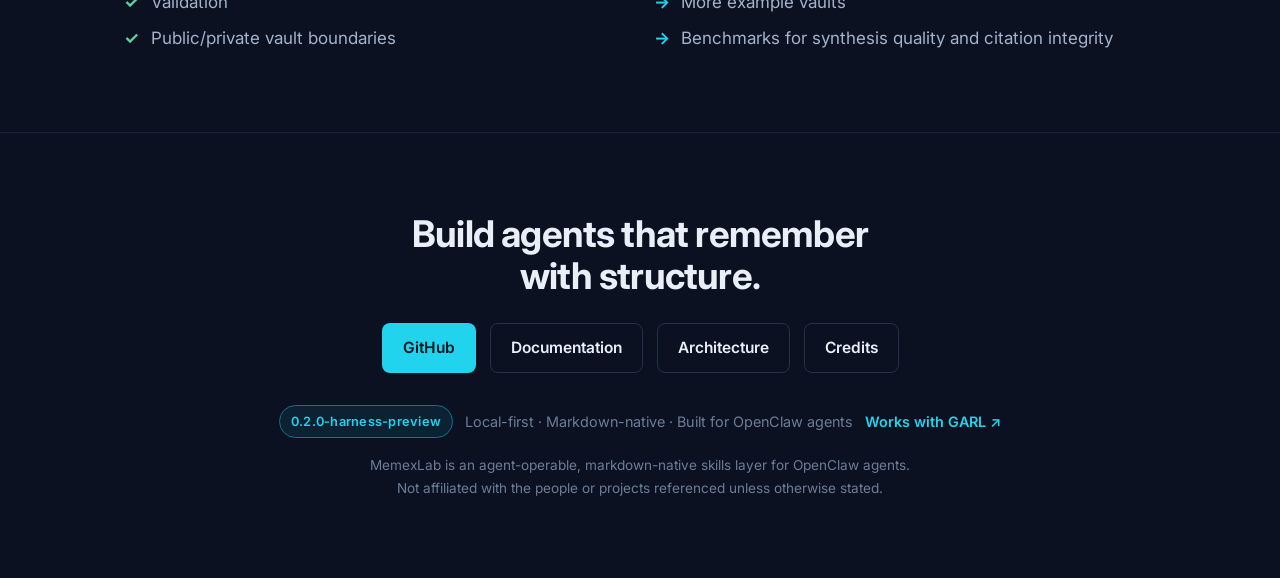
==== commit c2db3289: "site: add Compare to primary nav on all pages Co-Authored-By: Claude Fable 5 <noreply@anthropic.com>" ====
--- a/index.html
+++ b/index.html
@@ -63,6 +63,7 @@
         <a href="./agents.html">Agents</a>
         <a href="#architecture">Architecture</a>
         <a href="#run">Run it</a>
+        <a href="./compare.html">Compare</a>
         <a href="./showcase.html">Showcase</a>
         <a href="#preview">Preview</a>
       </nav>
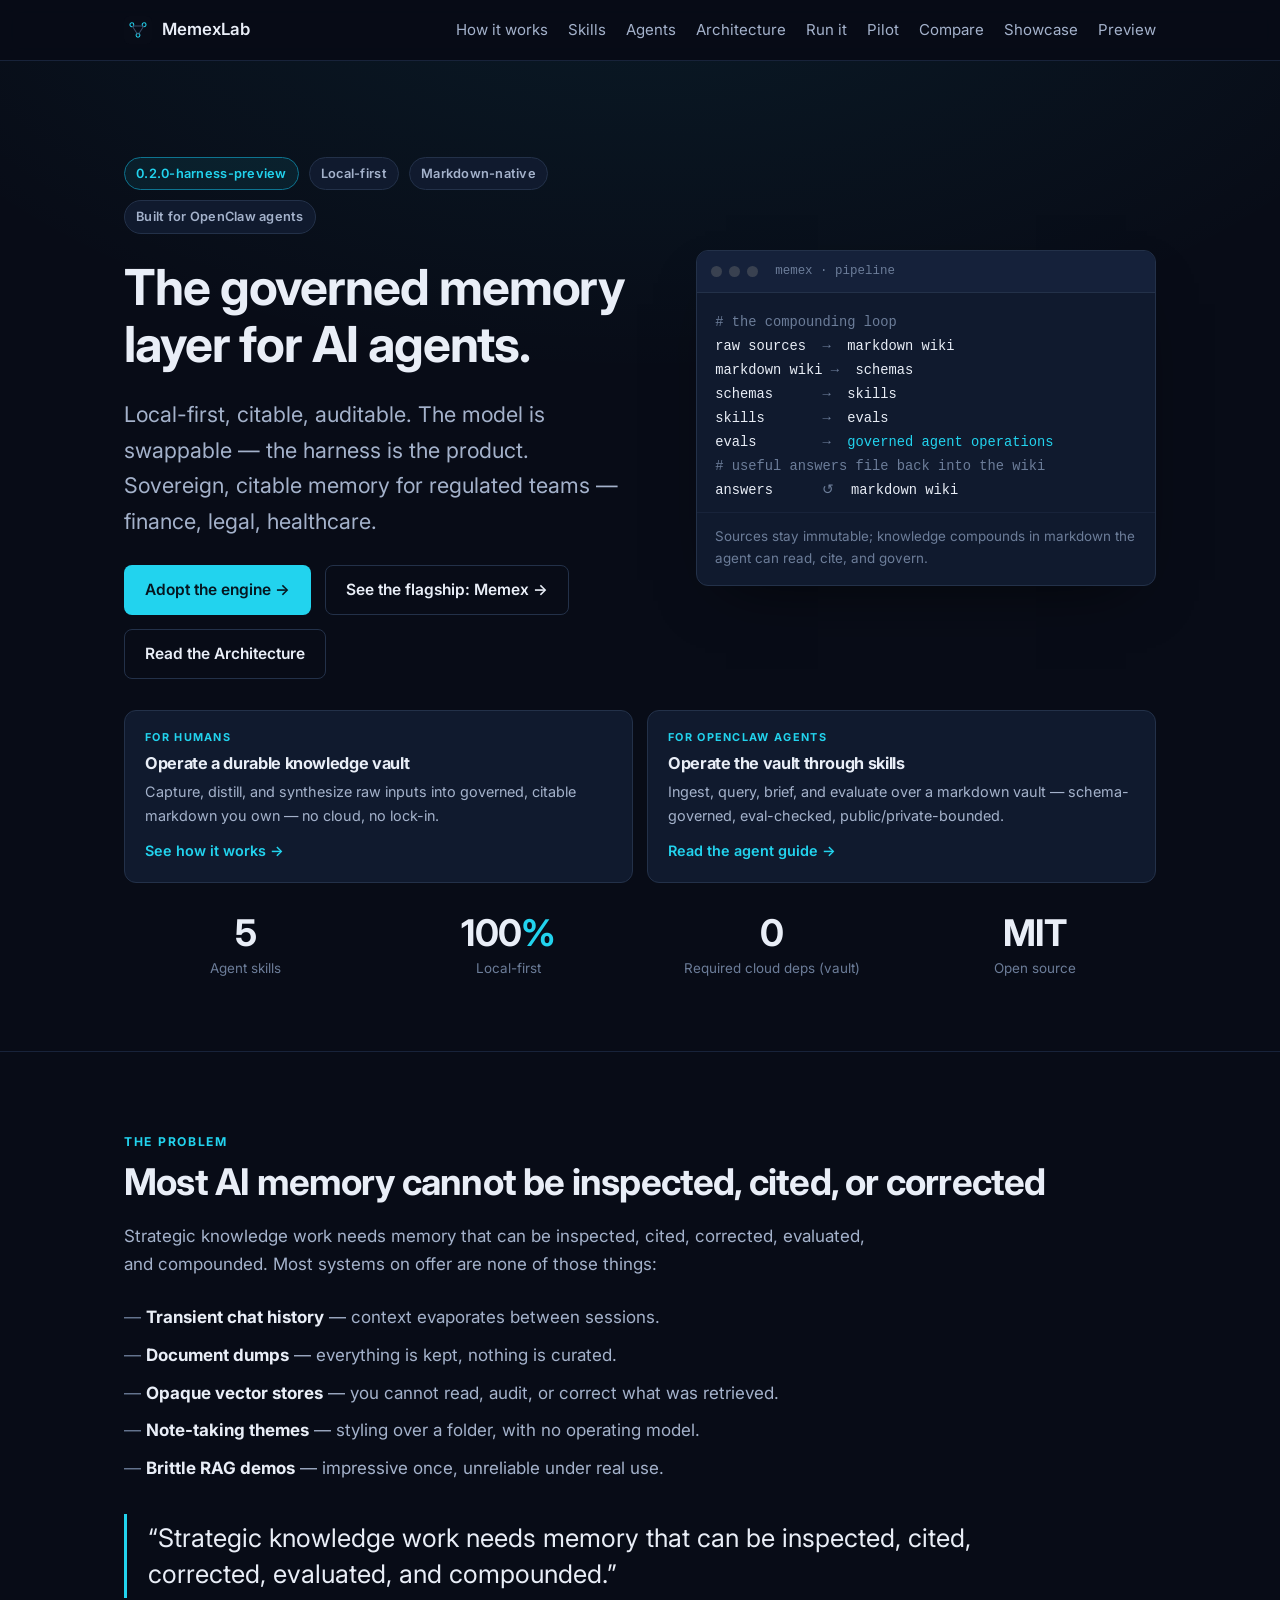
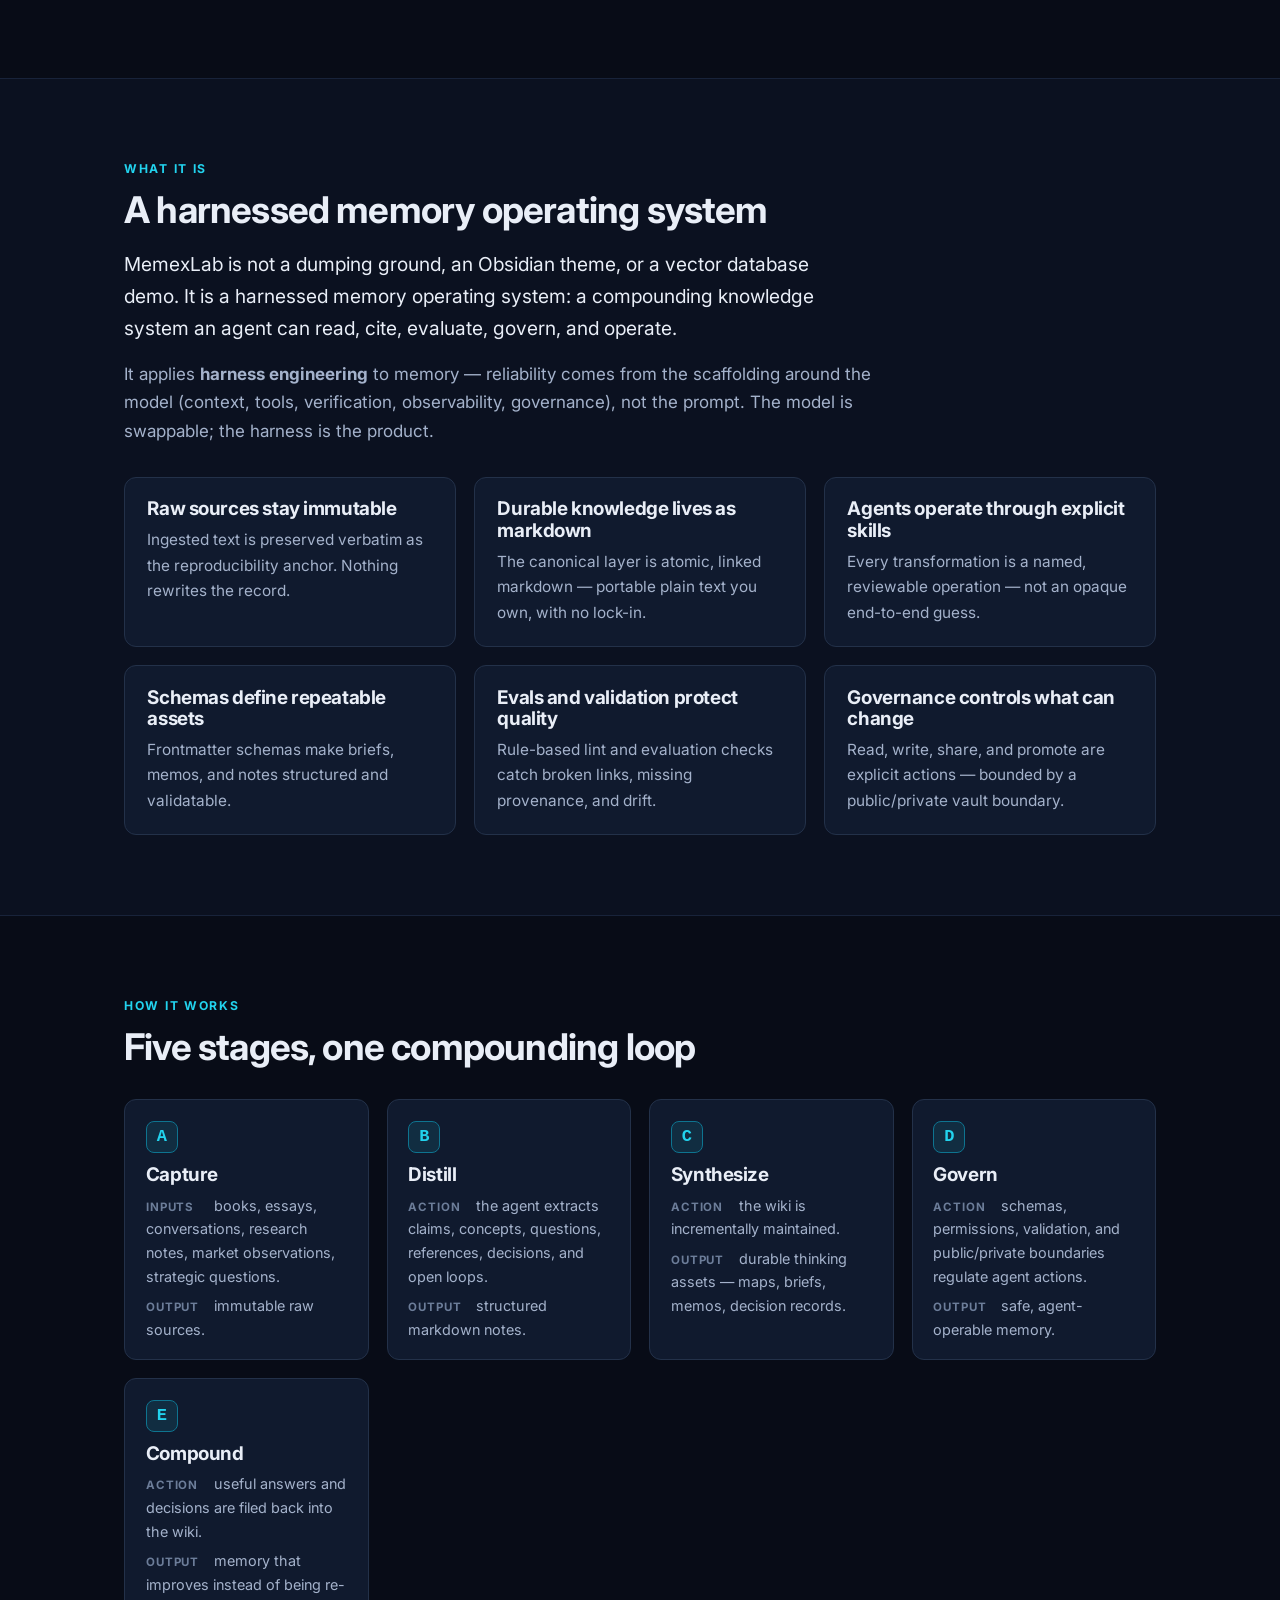
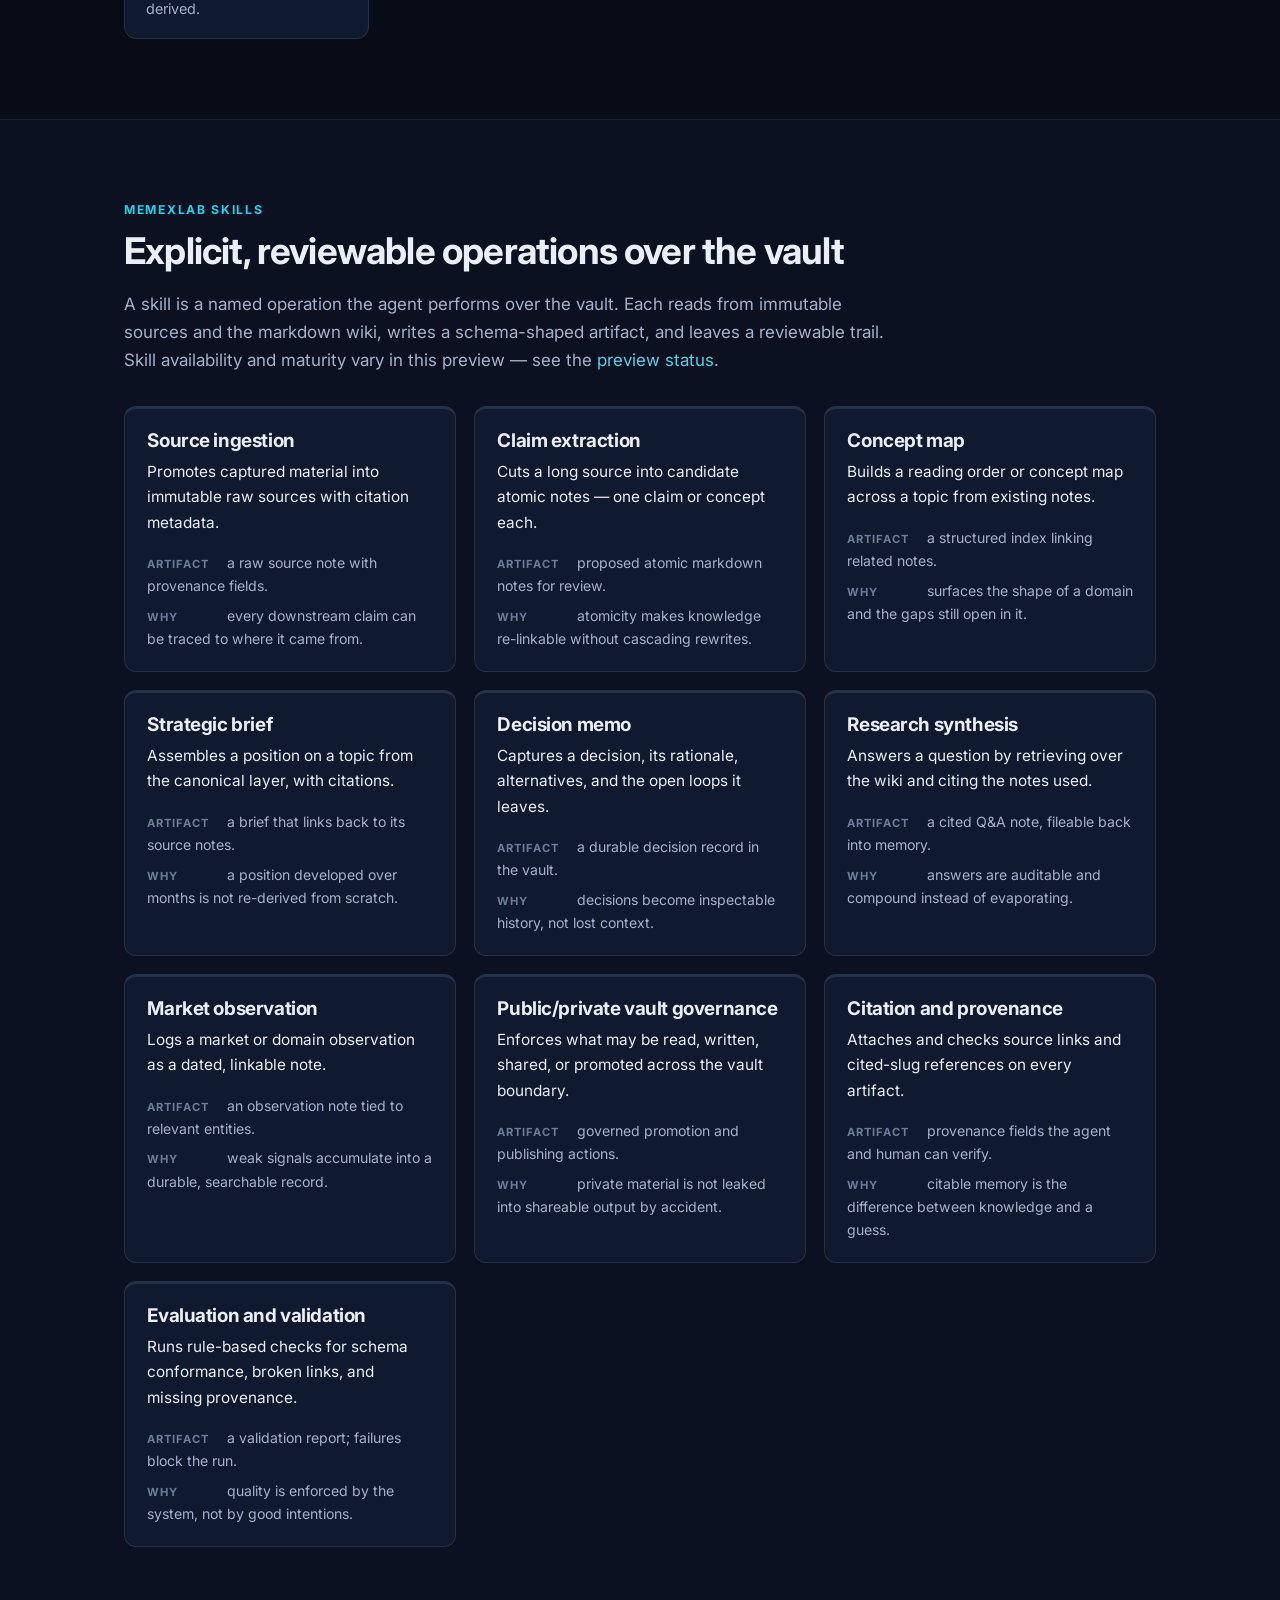
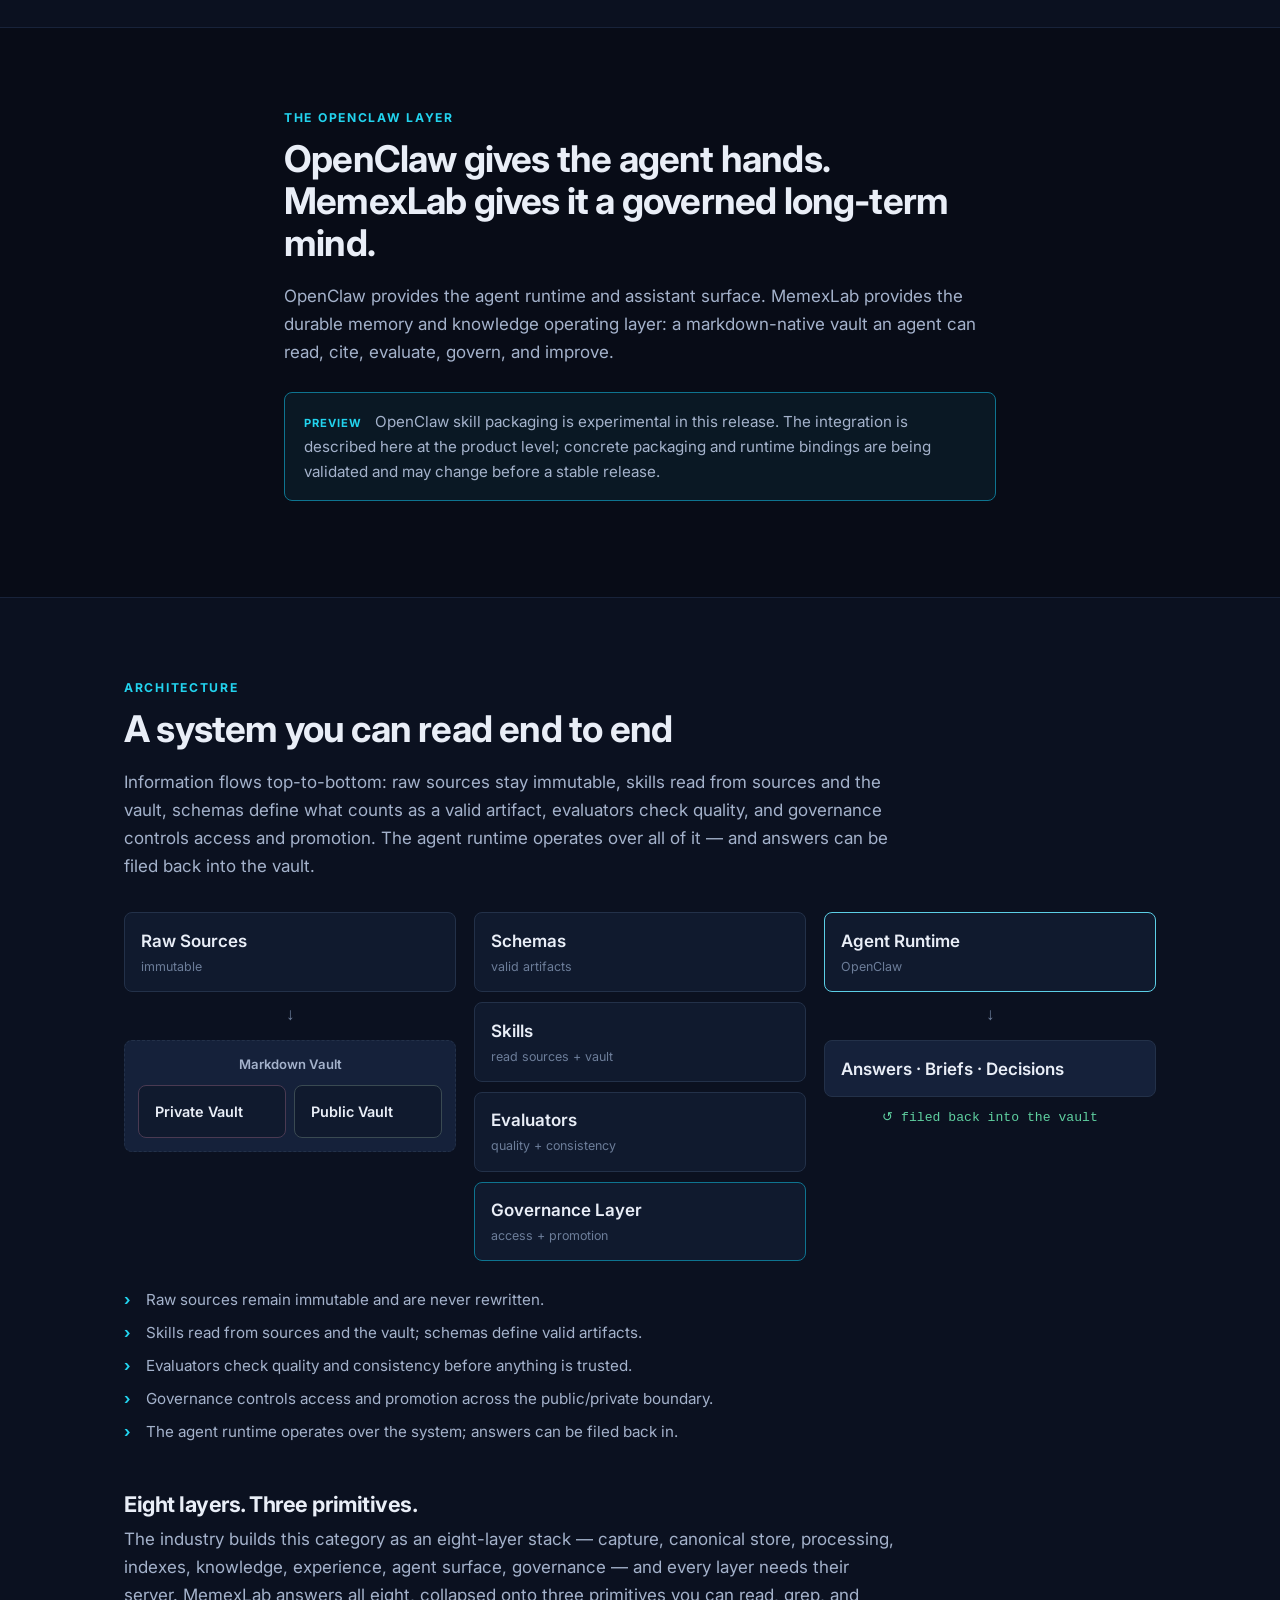
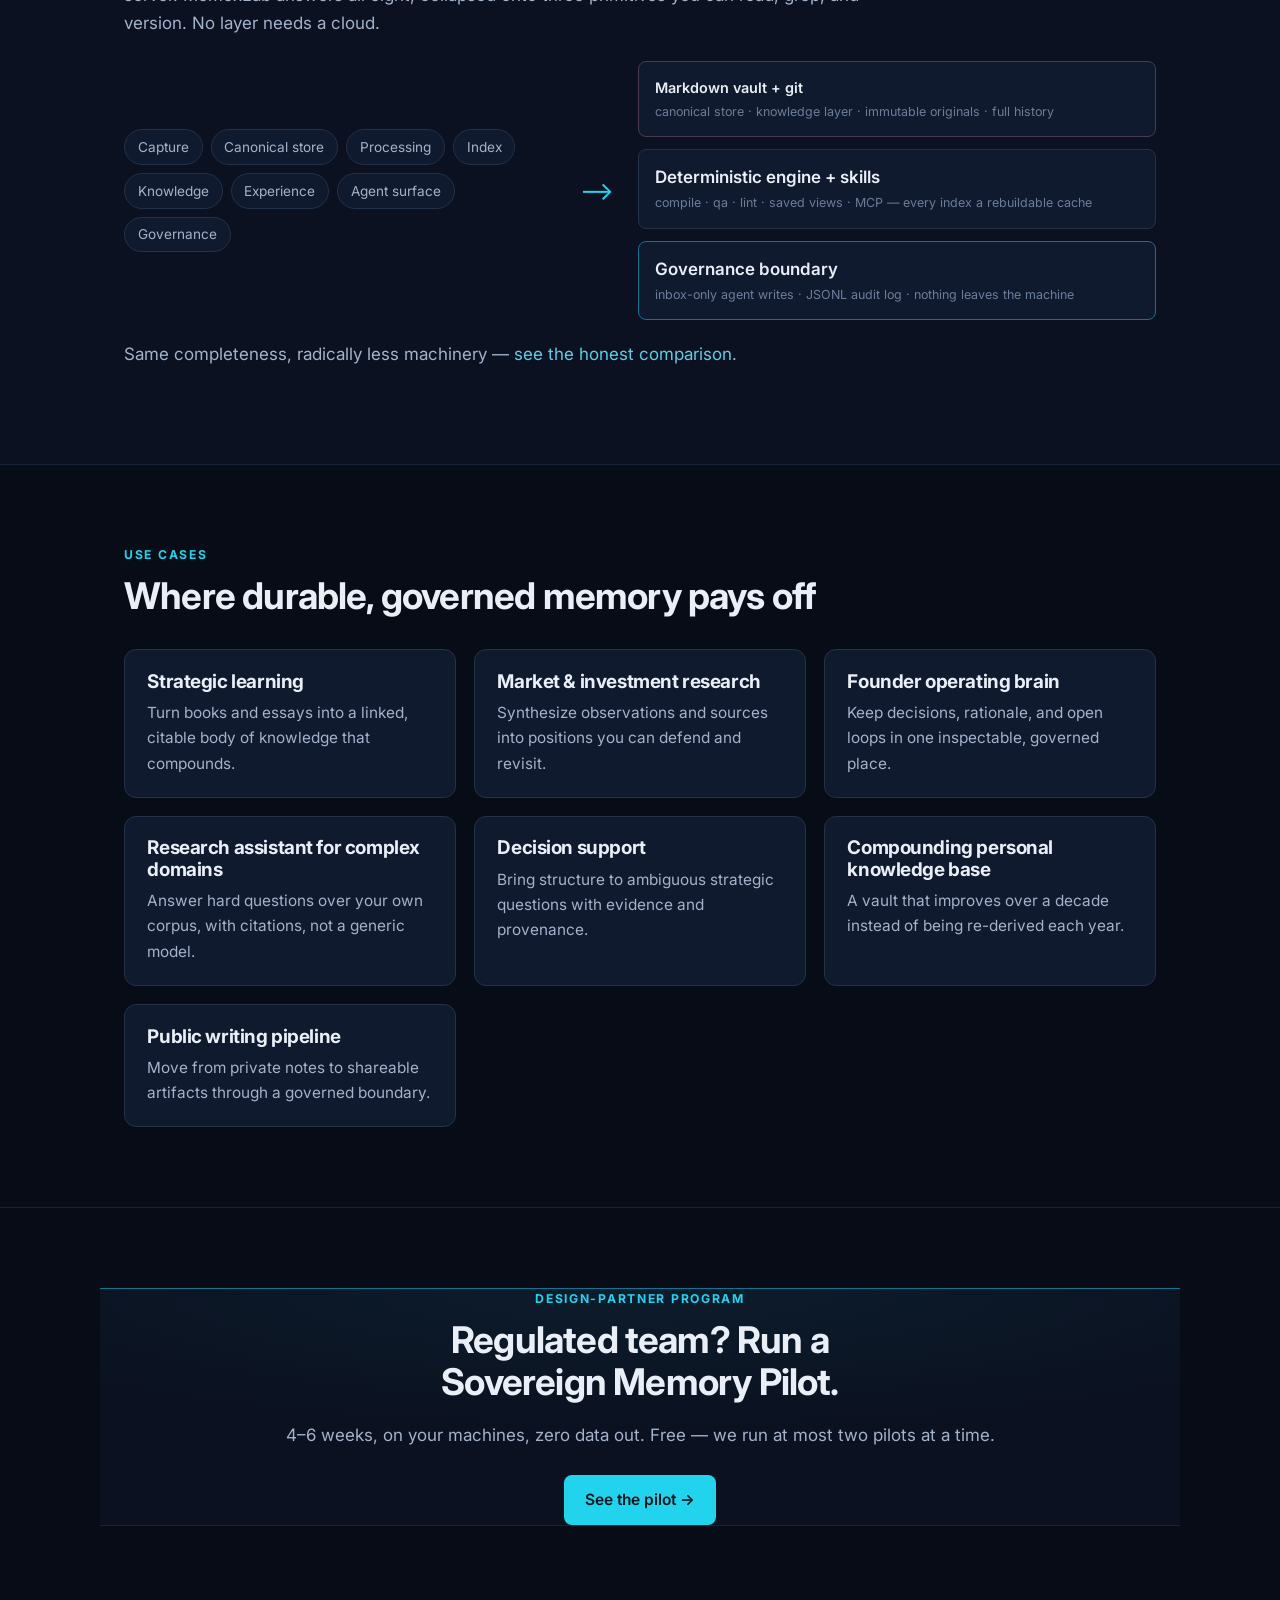
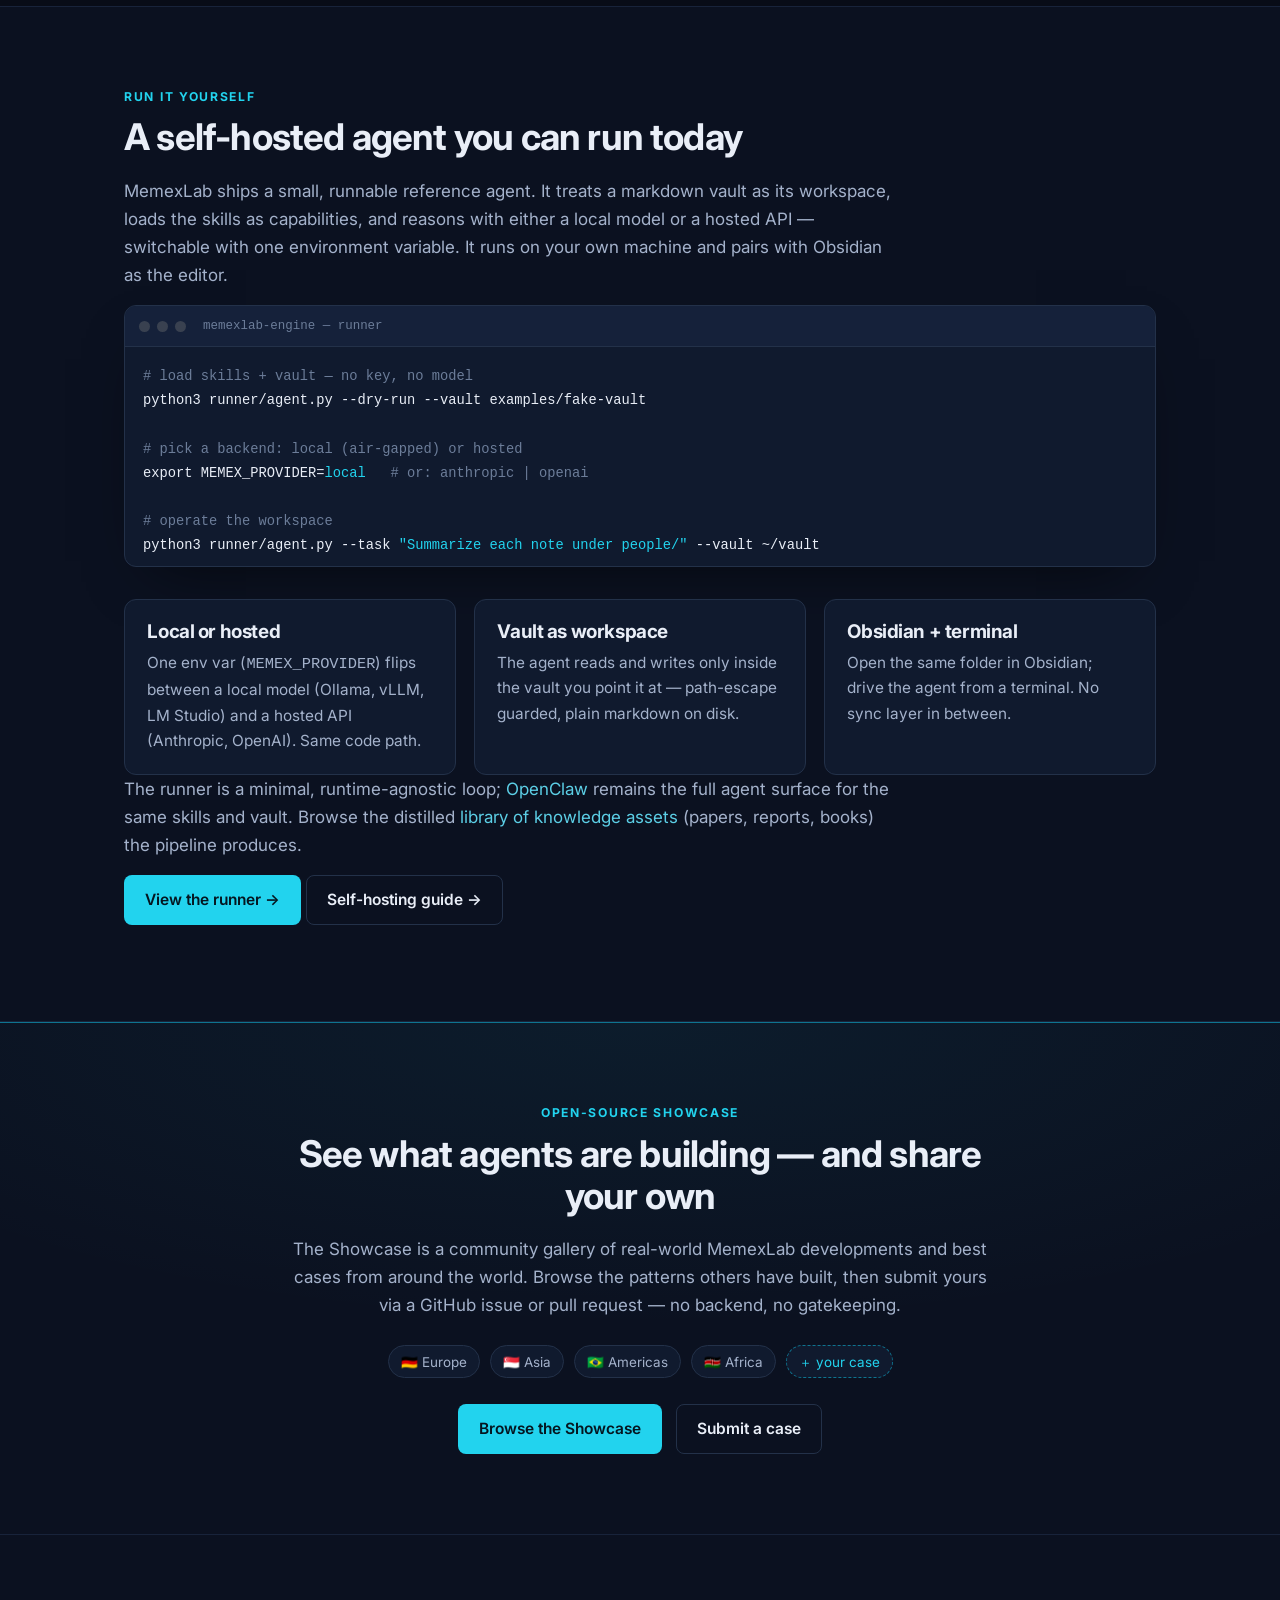
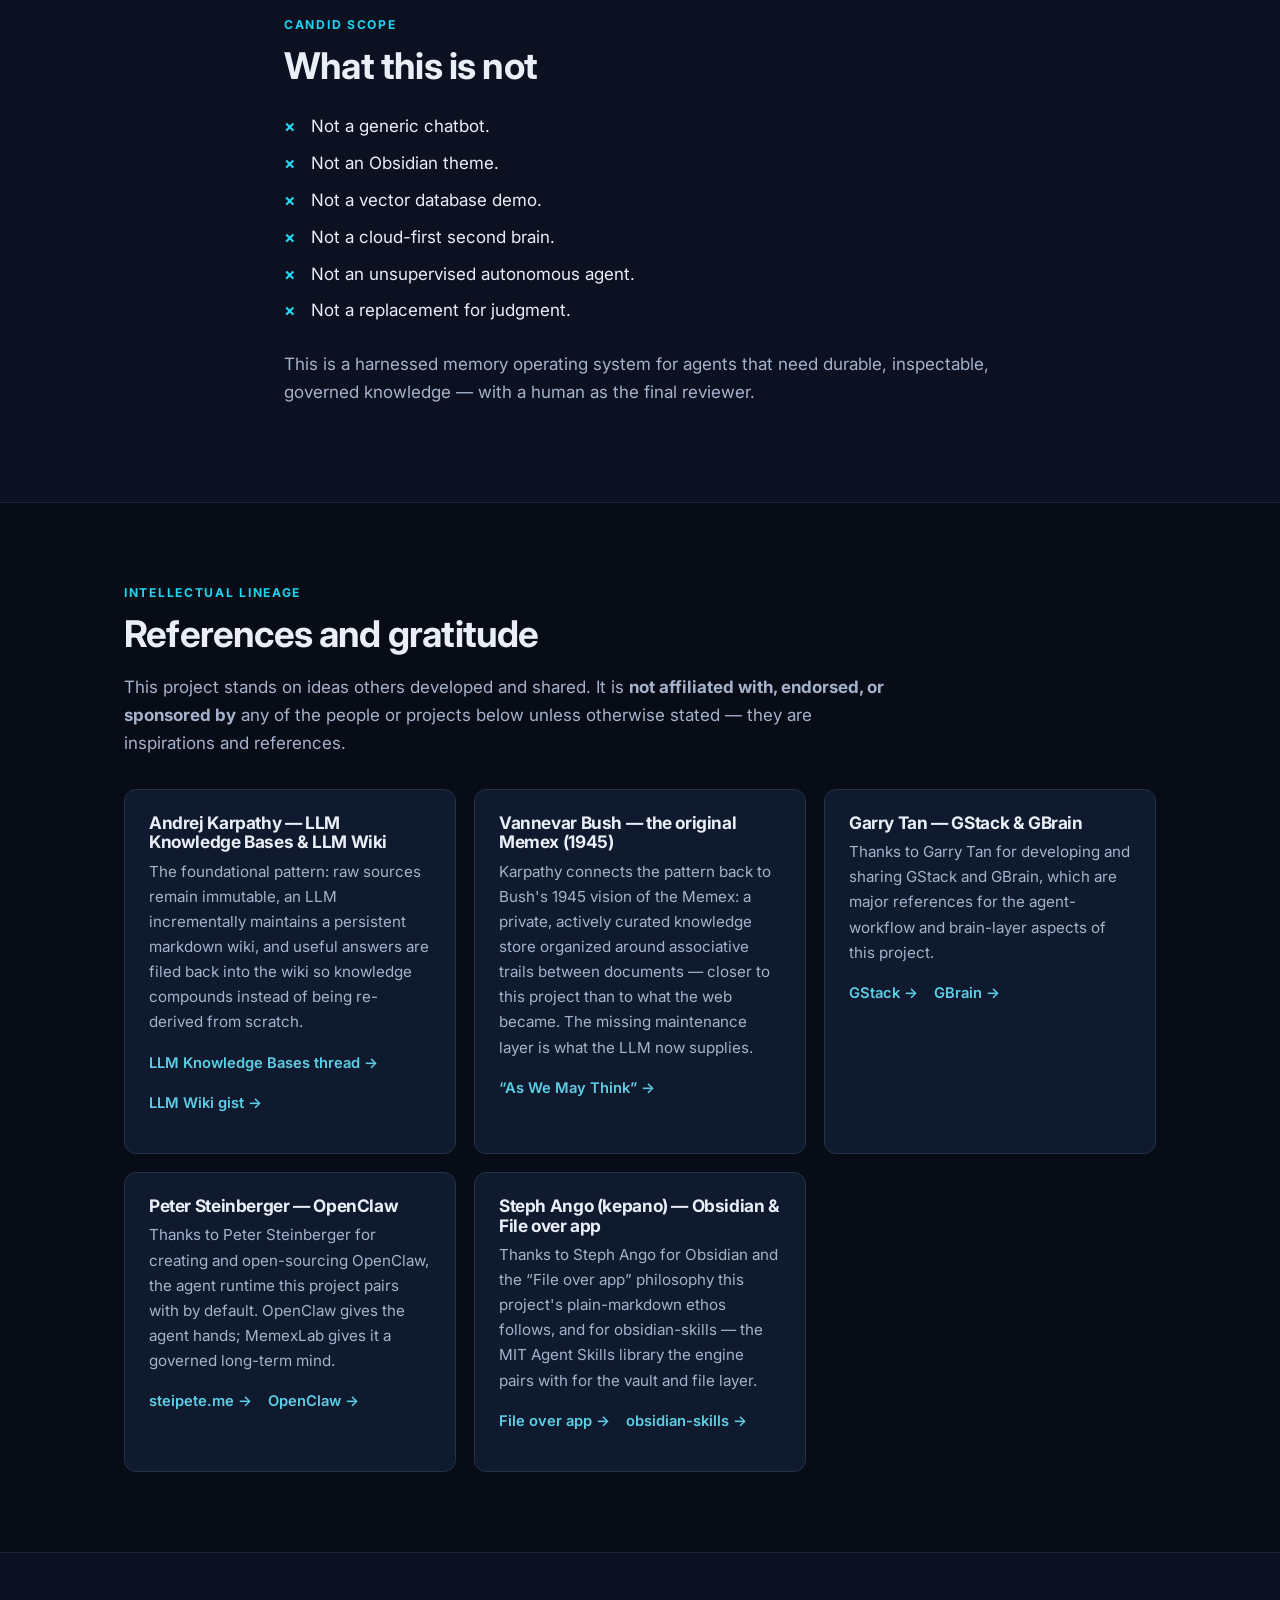
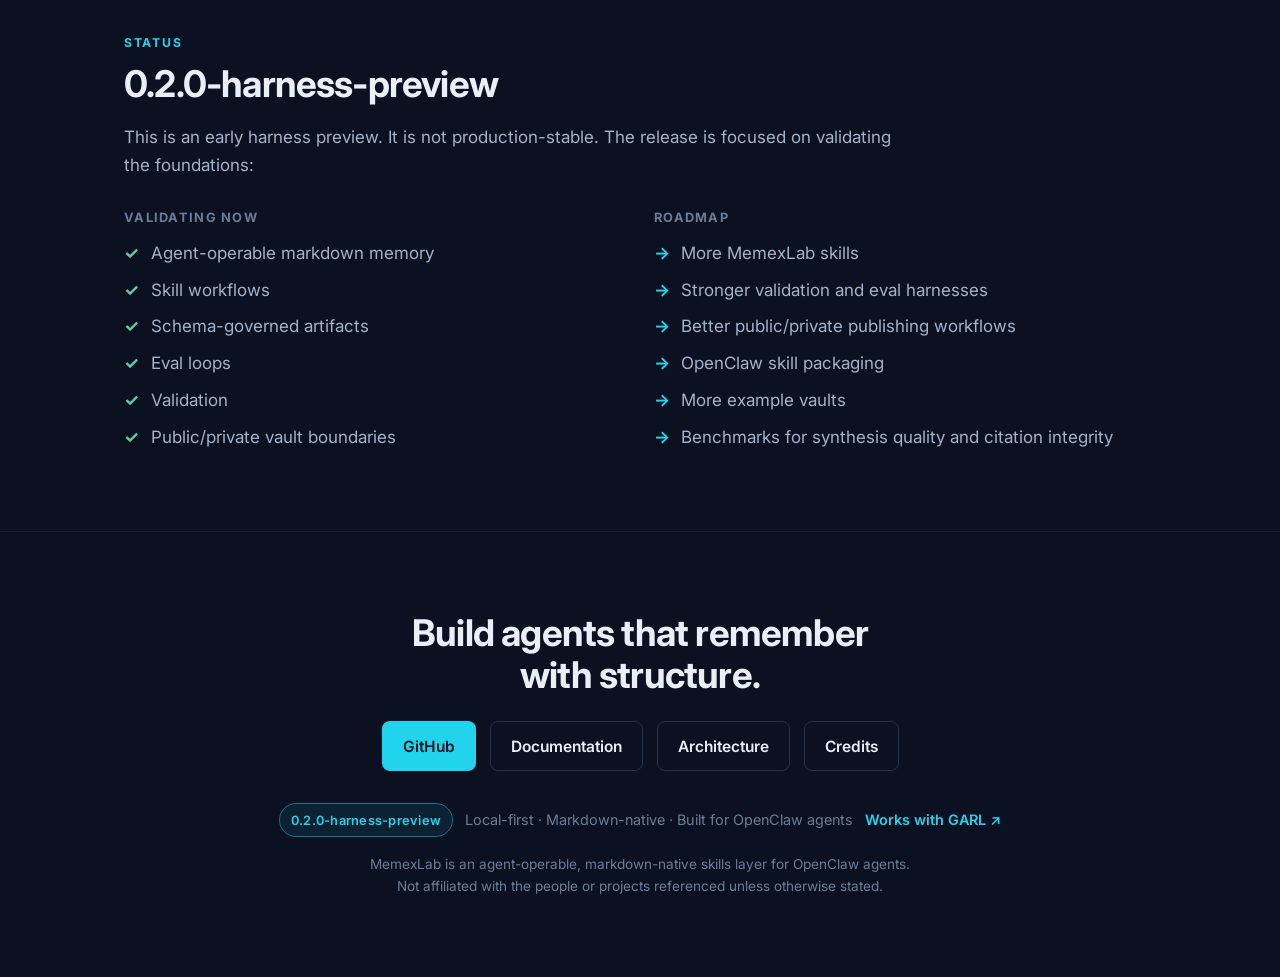
==== commit 19a434a9: "merge main: coexist Compare (audit session) + Pilot surfaces; add Compare to pilot.html nav" ====
--- a/index.html
+++ b/index.html
@@ -63,6 +63,7 @@
         <a href="./agents.html">Agents</a>
         <a href="#architecture">Architecture</a>
         <a href="#run">Run it</a>
+        <a href="./pilot.html">Pilot</a>
         <a href="./compare.html">Compare</a>
         <a href="./showcase.html">Showcase</a>
         <a href="#preview">Preview</a>
@@ -449,6 +450,21 @@
       </div>
     </section>
 
+    <section class="section" id="pilot-cta" aria-labelledby="pilot-cta-title">
+      <div class="container cta-band">
+        <div class="cta-band-inner">
+          <p class="eyebrow">Design-partner program</p>
+          <h2 class="cta-title" id="pilot-cta-title">Regulated team? Run a Sovereign Memory Pilot.</h2>
+          <p class="section-intro">
+            4–6 weeks, on your machines, zero data out. Free — we run at most two pilots at a time.
+          </p>
+          <div class="cta-row cta-row--center">
+            <a class="btn btn--primary" href="./pilot.html">See the pilot →</a>
+          </div>
+        </div>
+      </div>
+    </section>
+
     <!-- ================= RUN IT YOURSELF ================= -->
     <section id="run" class="section section--alt" aria-labelledby="run-title">
       <div class="container">
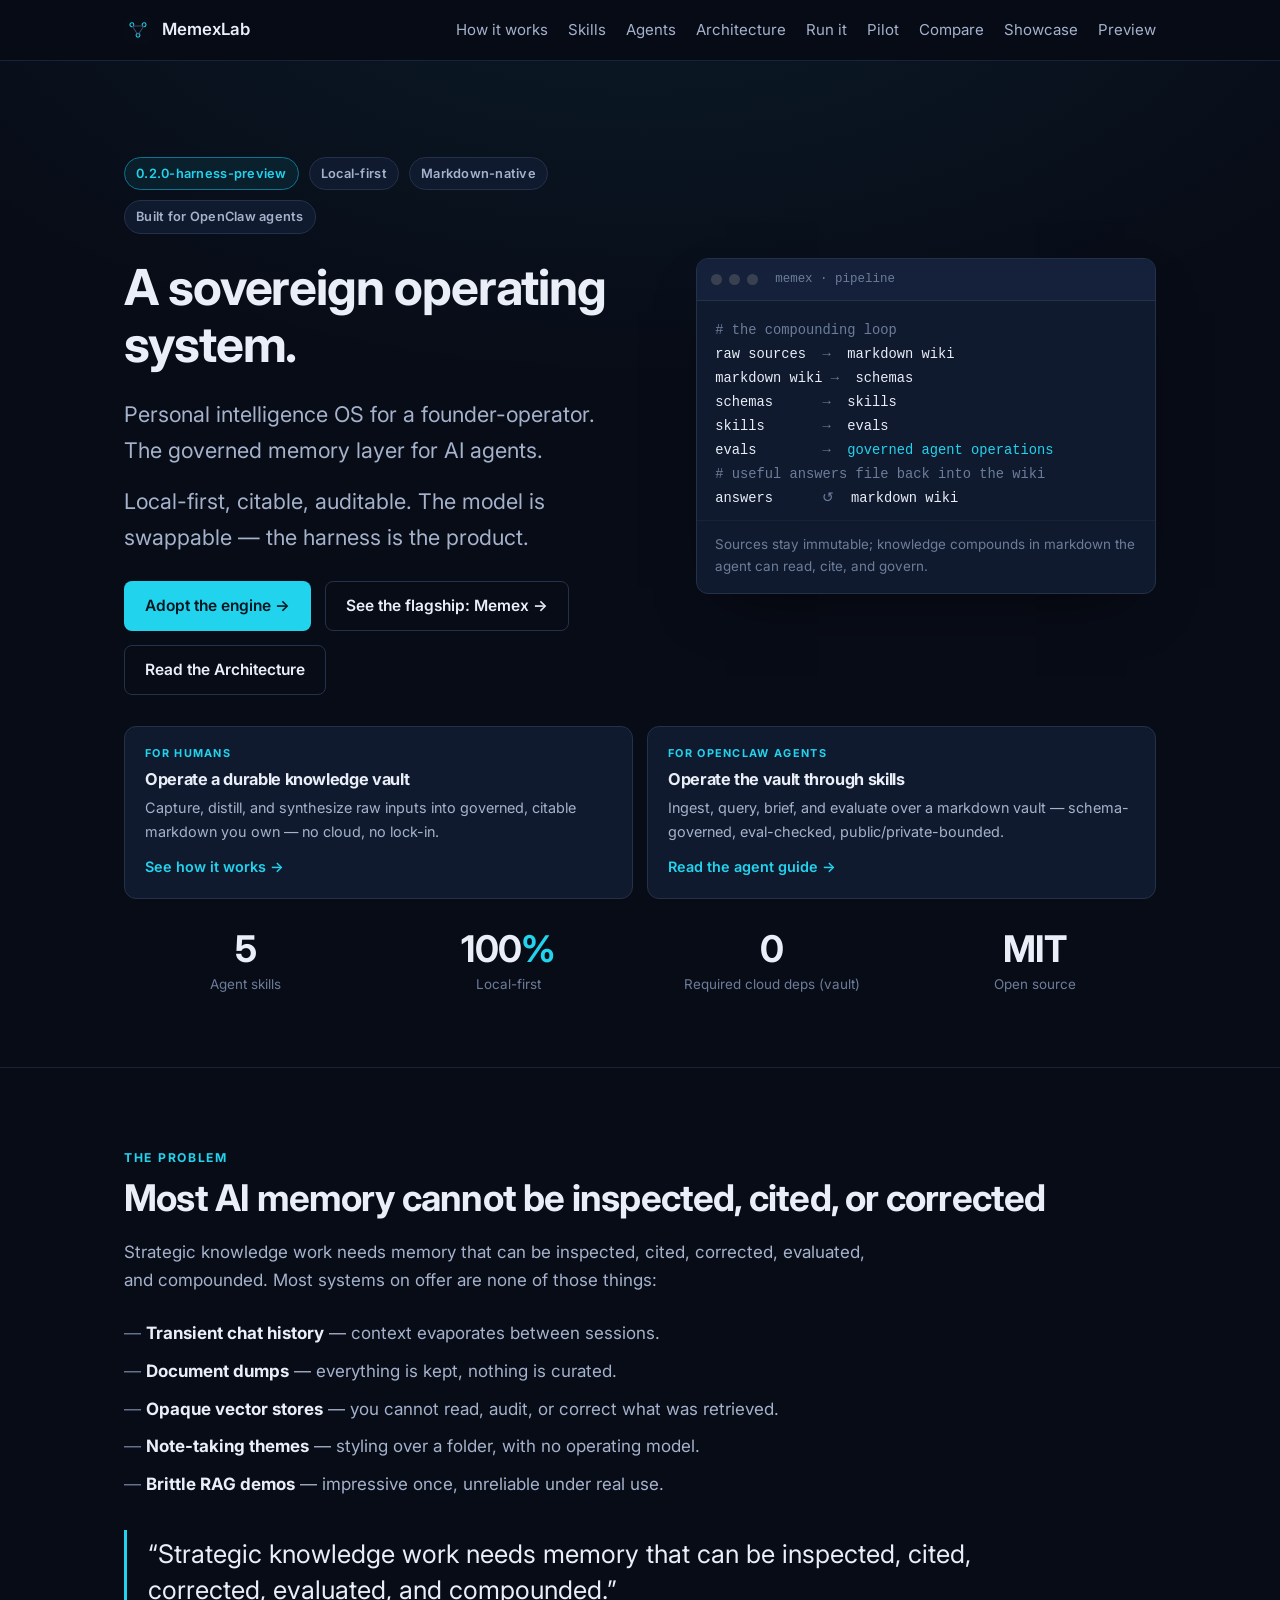
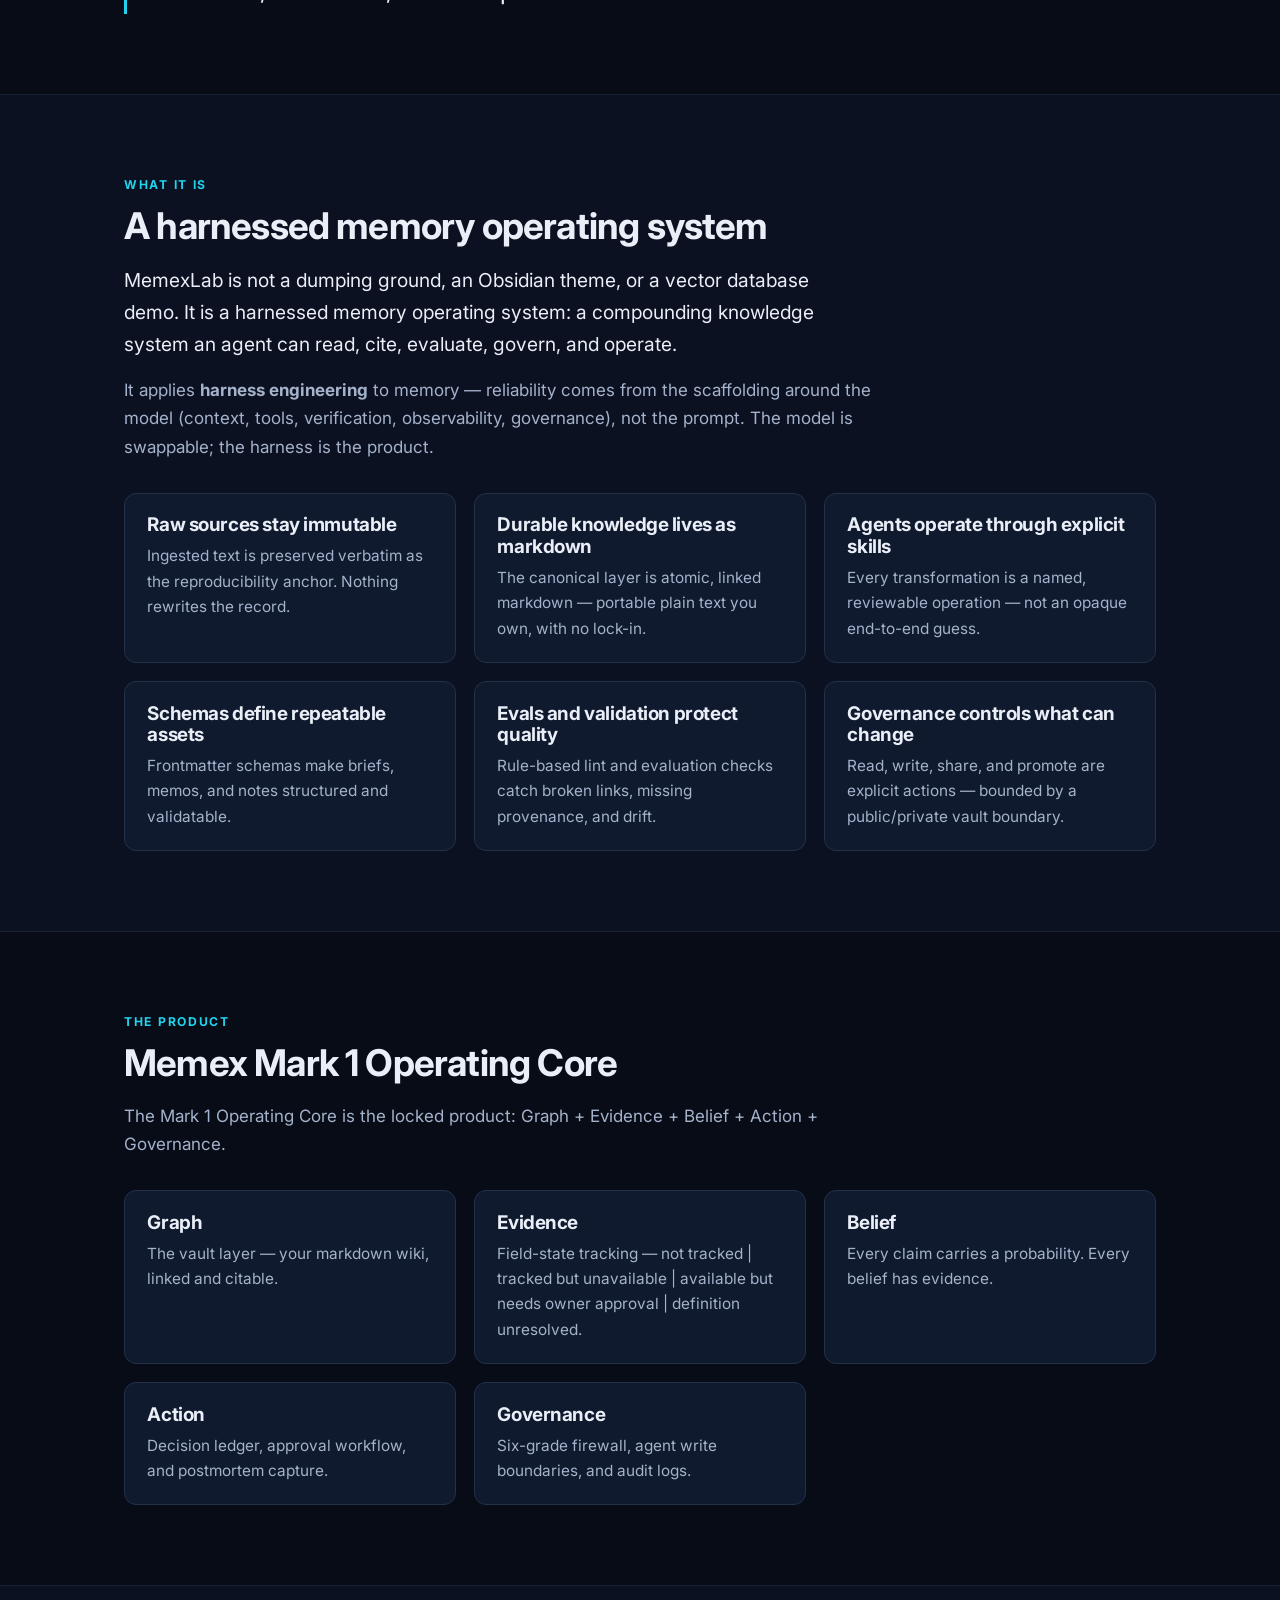
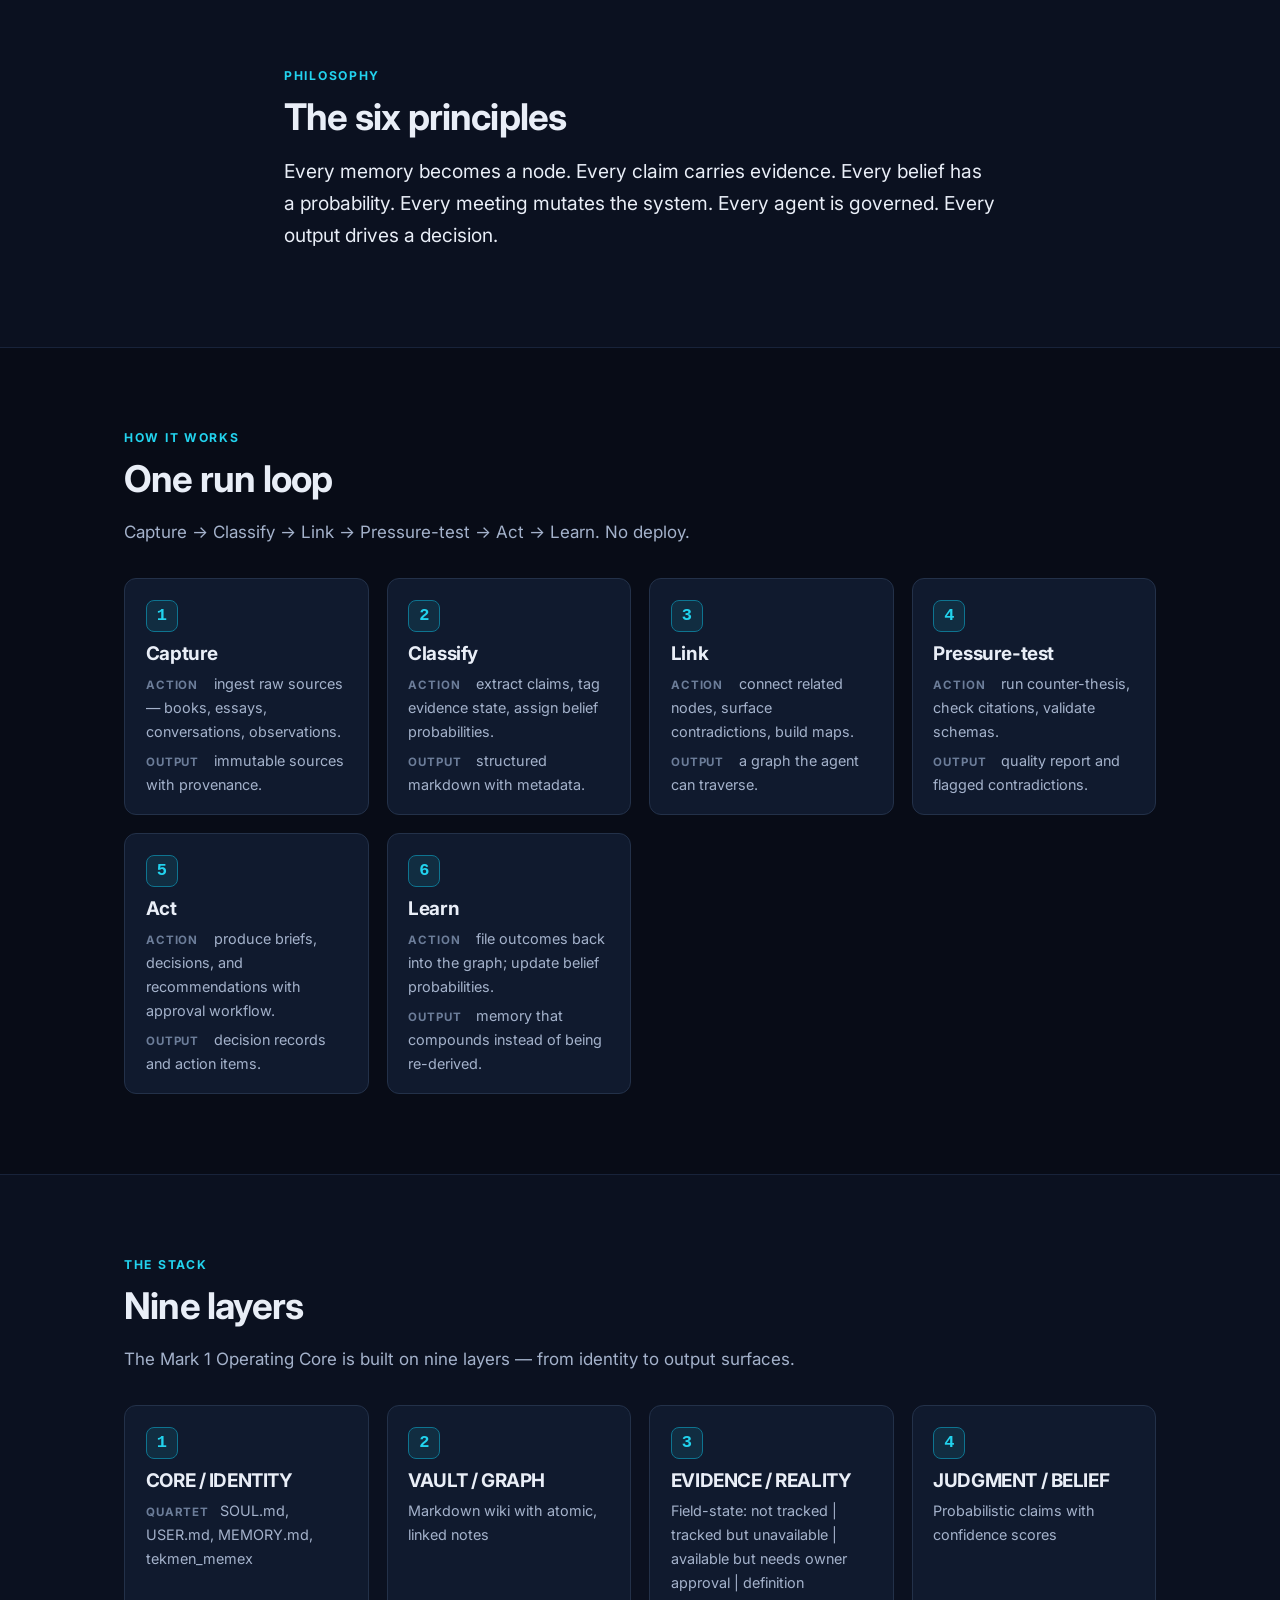
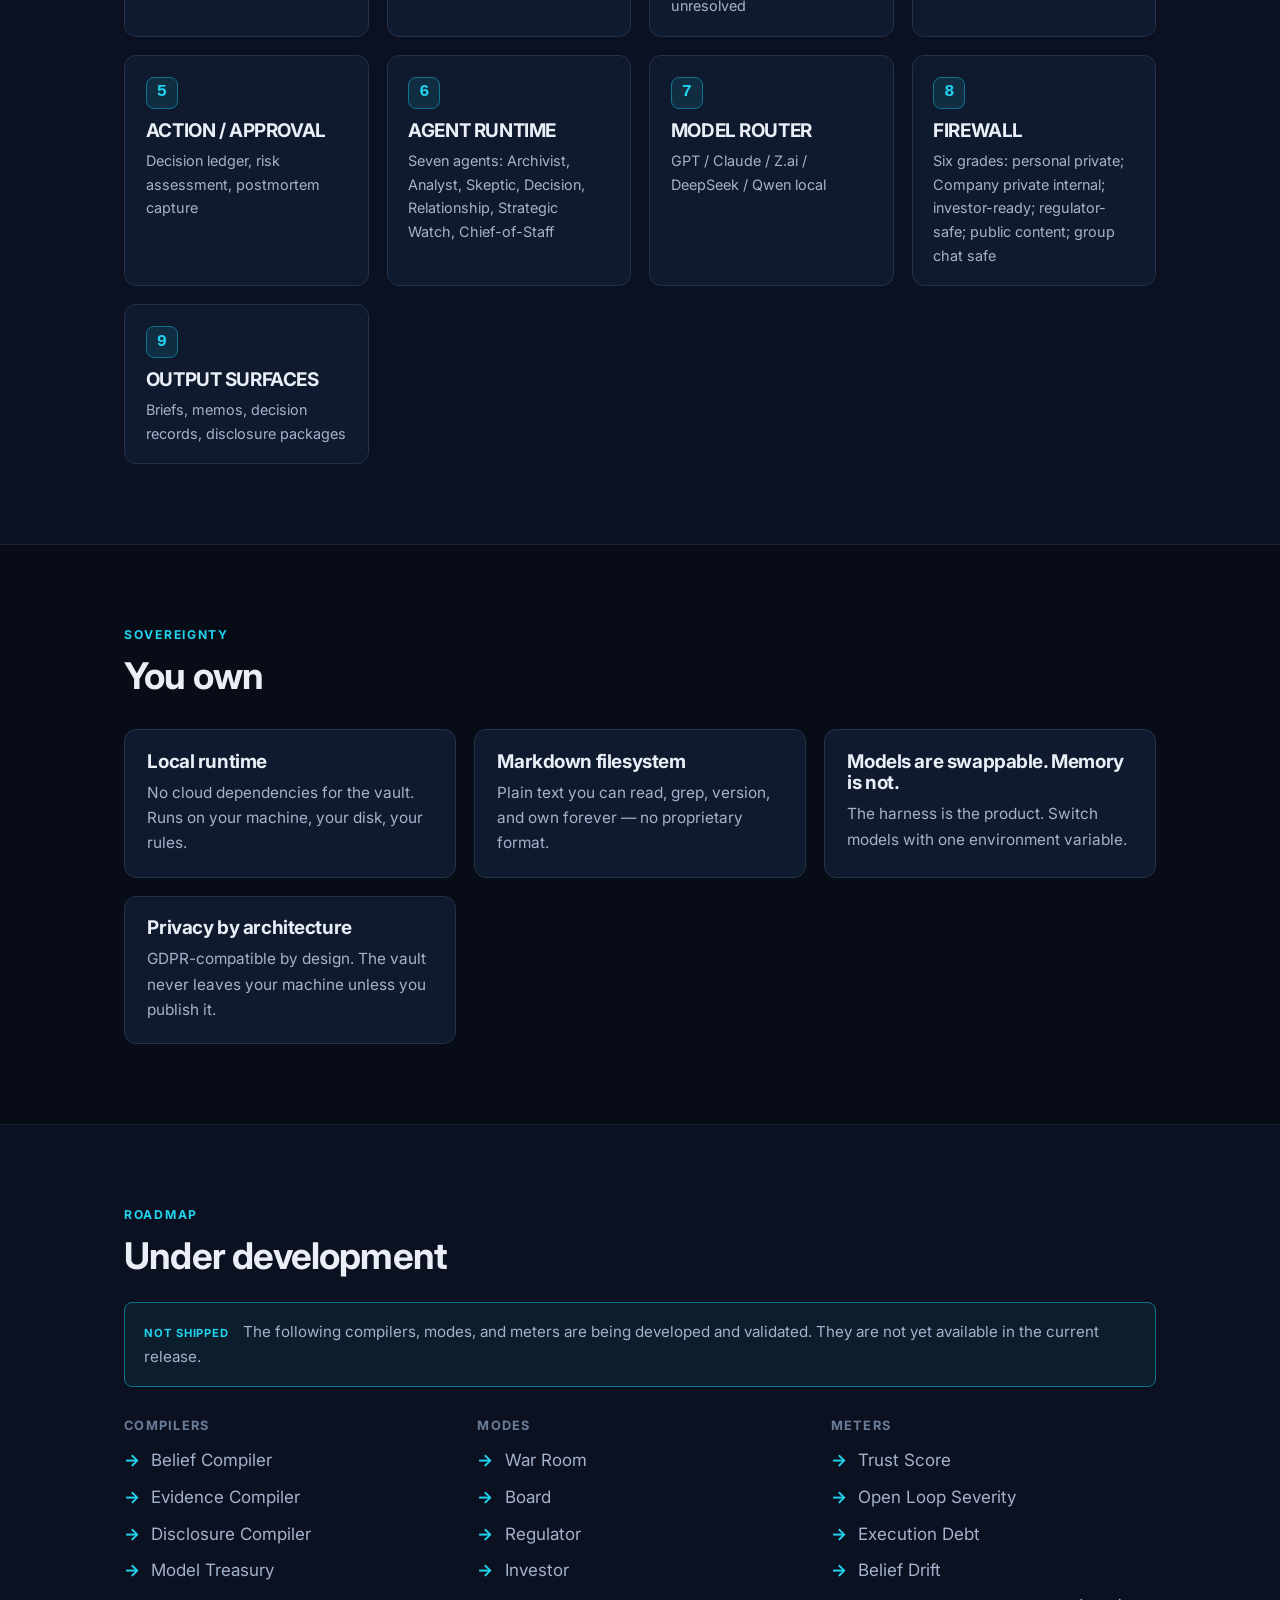
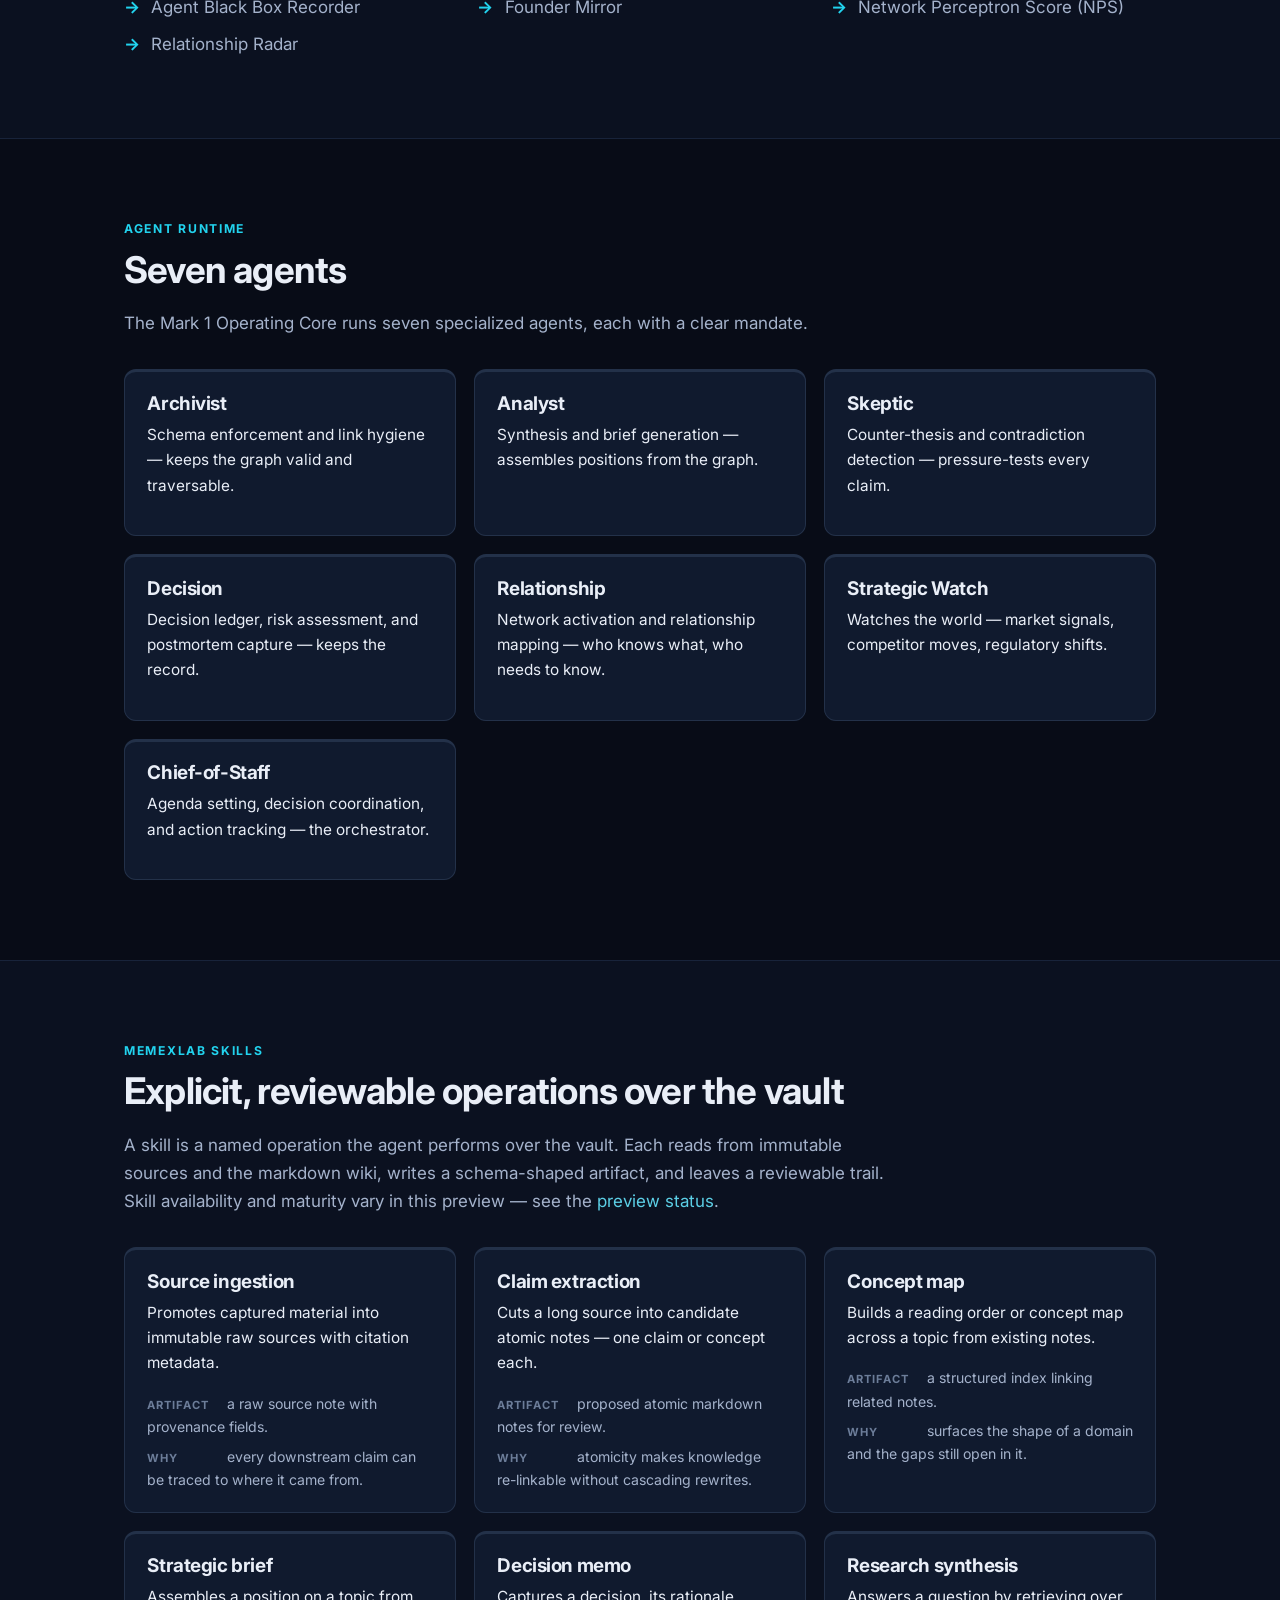
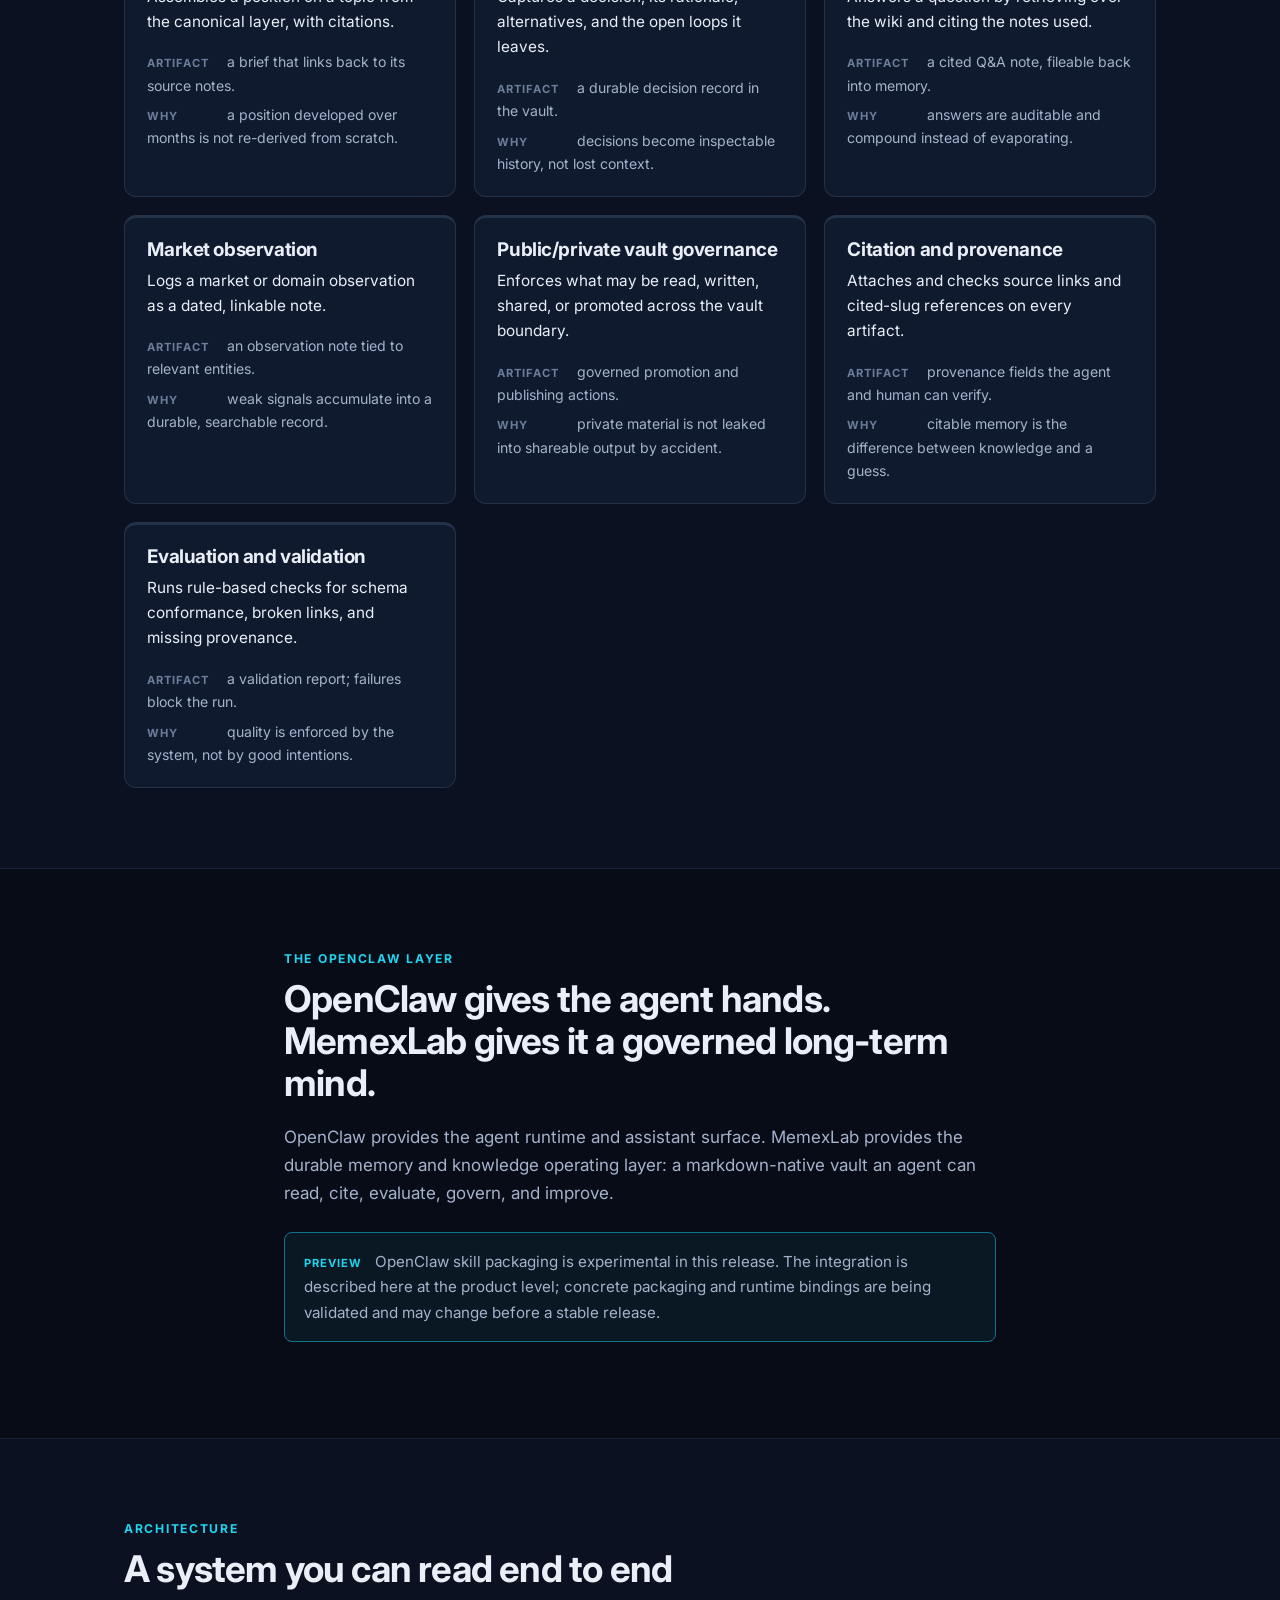
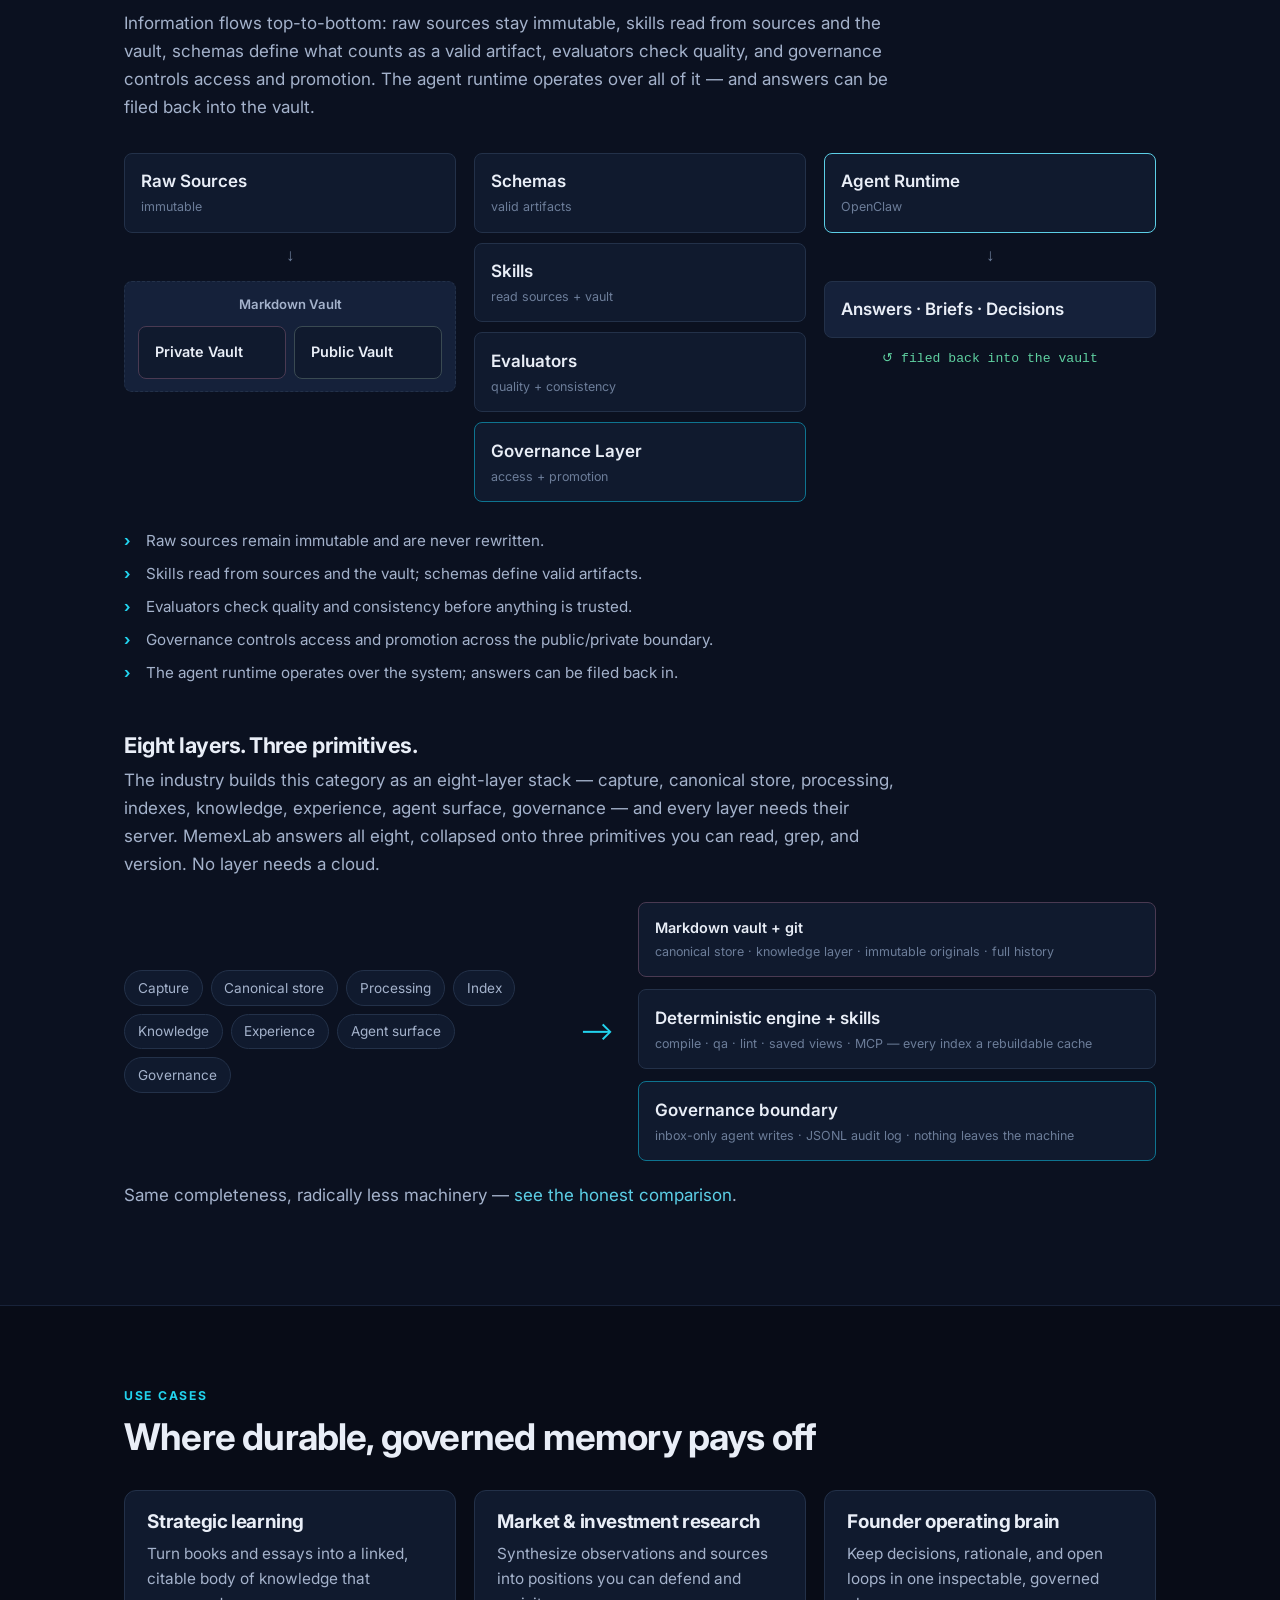
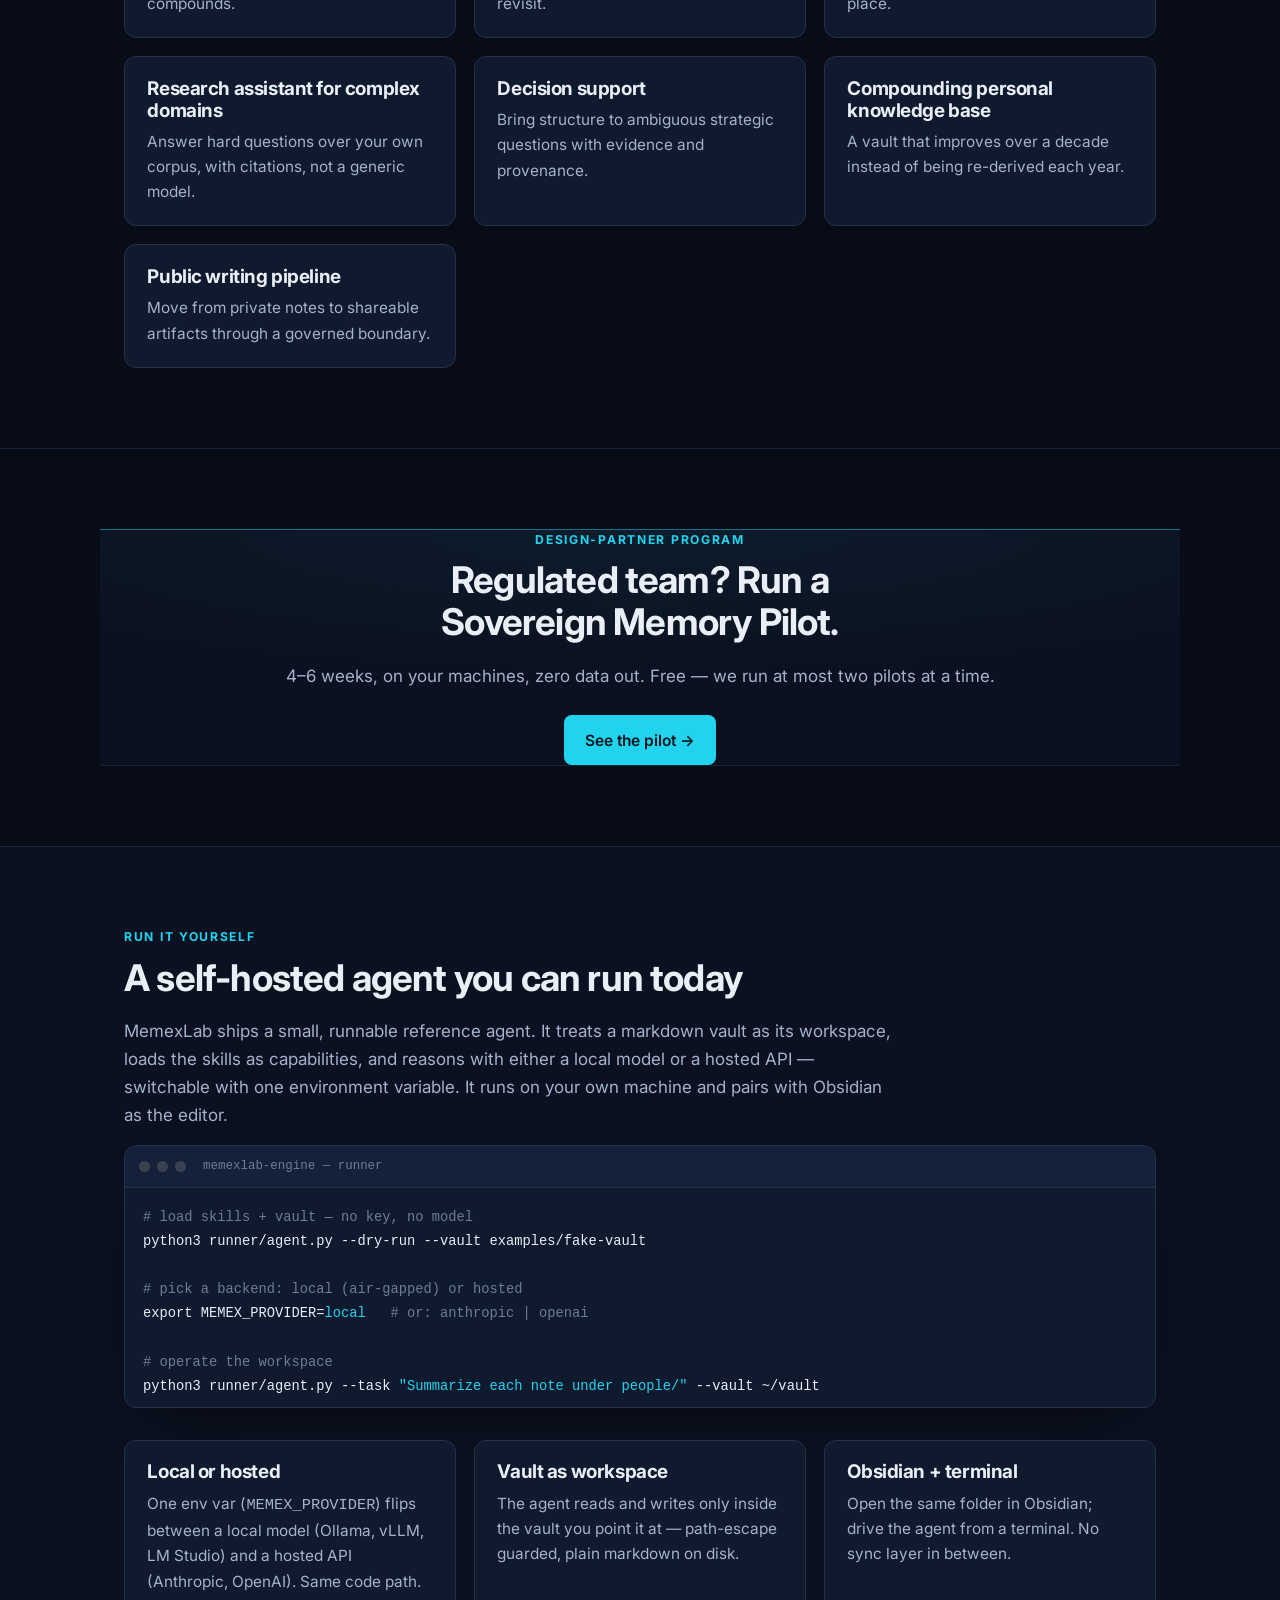
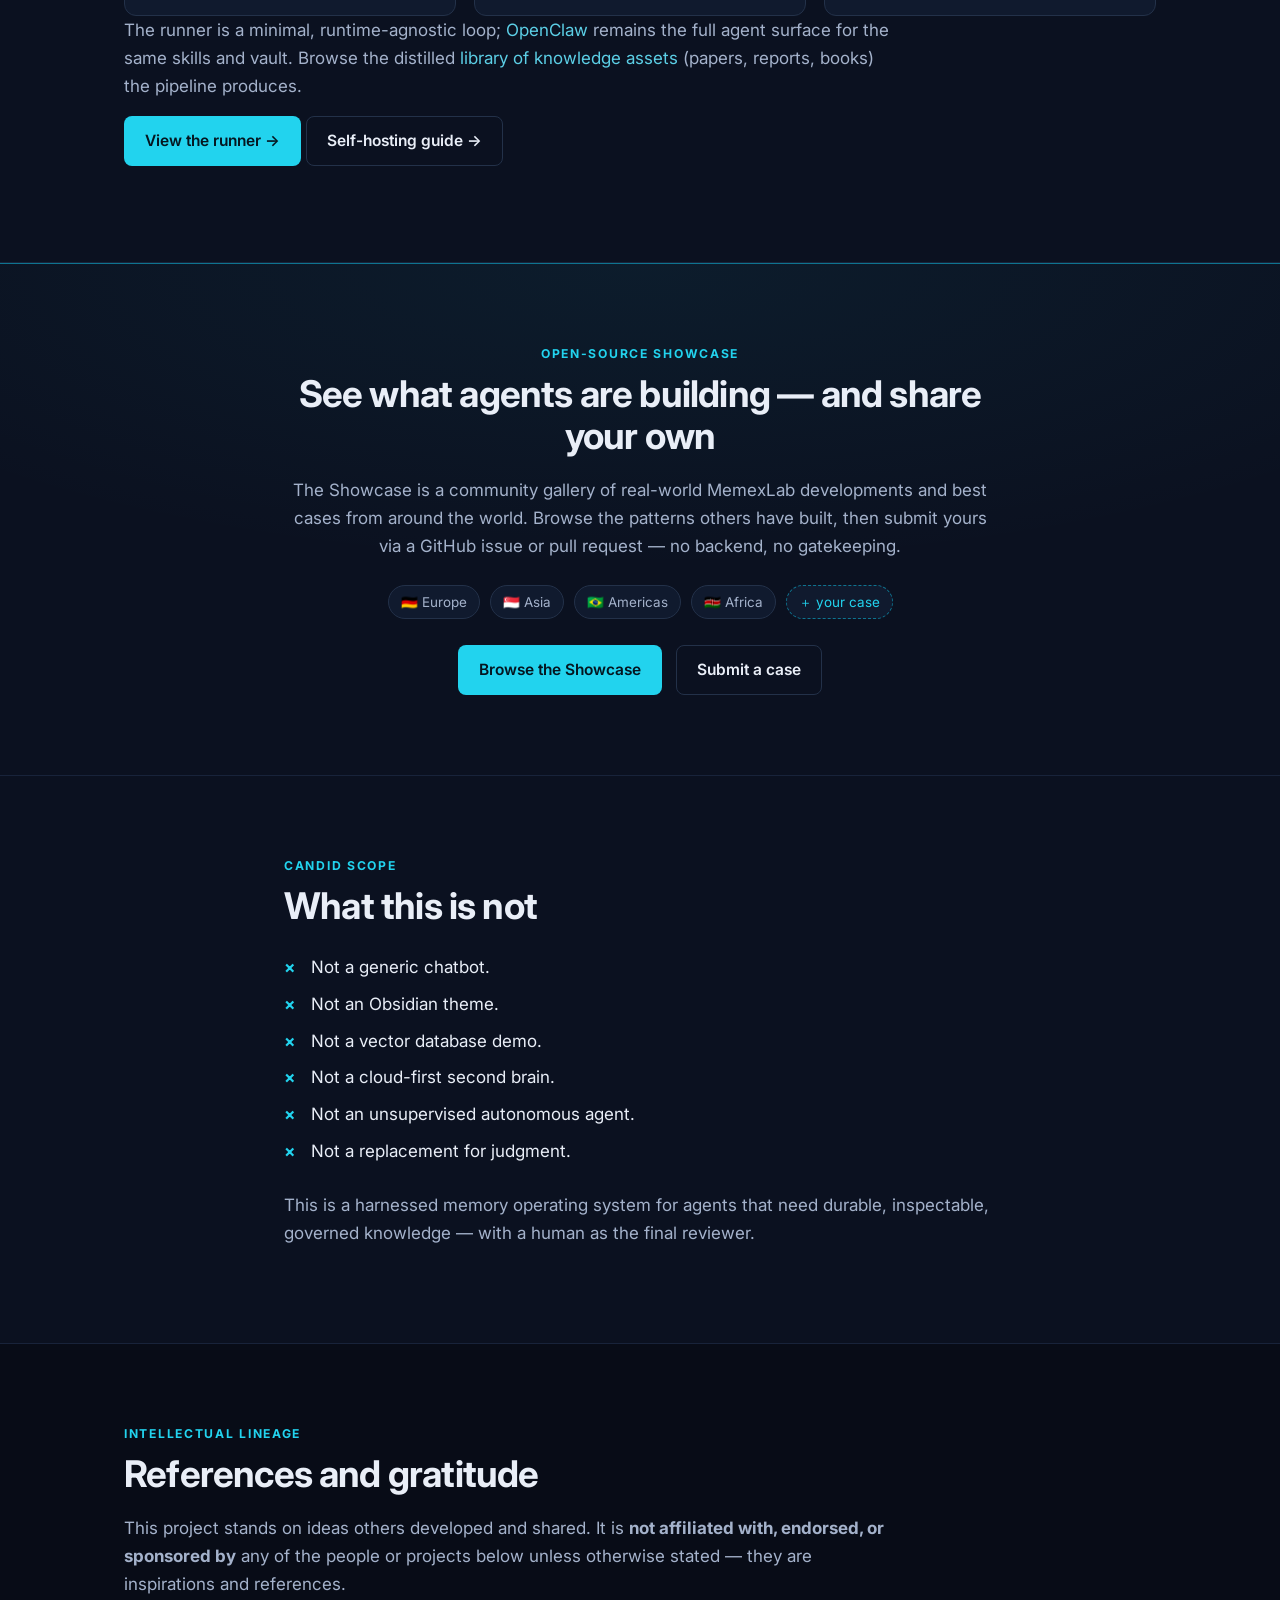
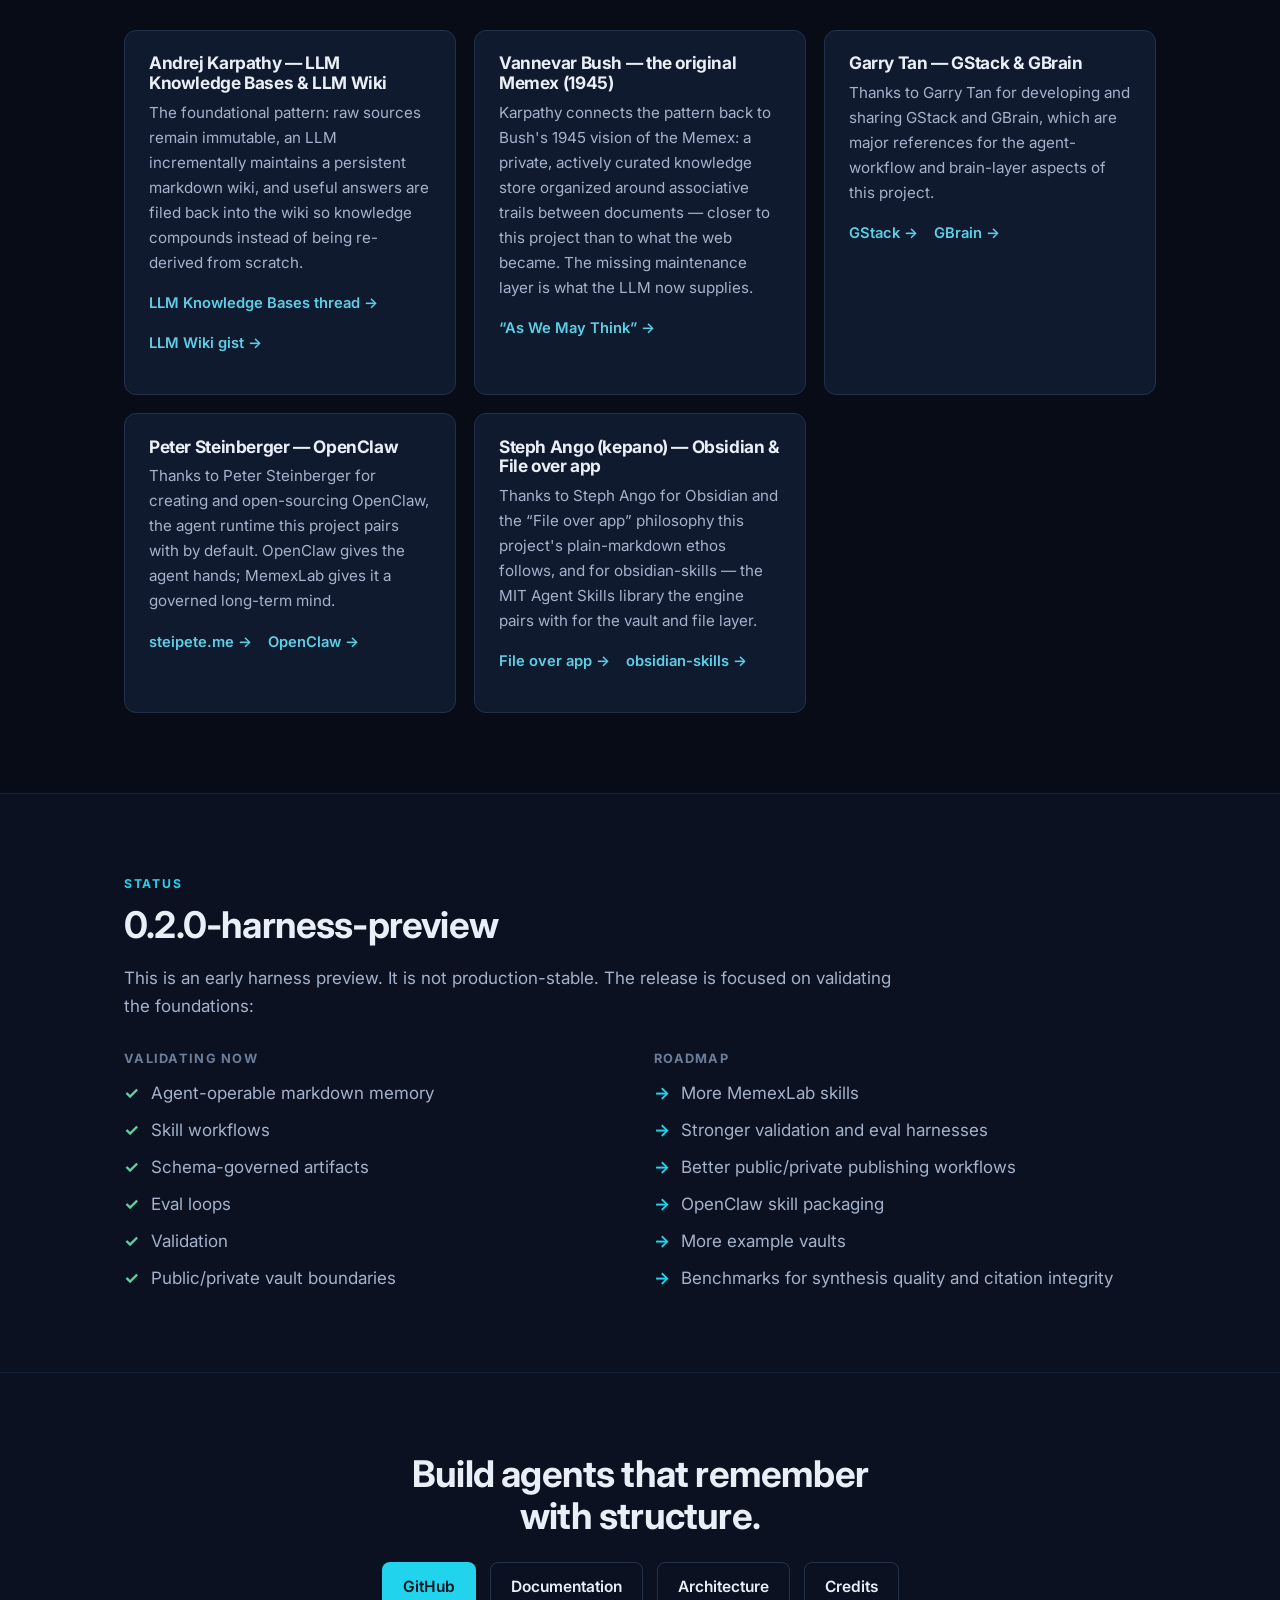
==== commit d02c59e1: "Update landing to Mark 1 Operating Core messaging - Replace hero with 'A sovereign operating system'" ====
--- a/index.html
+++ b/index.html
@@ -4,8 +4,8 @@
   <meta charset="utf-8" />
   <meta name="viewport" content="width=device-width, initial-scale=1" />
 
-  <title>MemexLab — The governed memory layer for AI agents</title>
-  <meta name="description" content="MemexLab is the governed memory layer for AI agents — local-first, citable, auditable. The model is swappable; the harness is the product. It powers Memex, the sovereign chief-of-staff." />
+  <title>MemexLab — A sovereign operating system</title>
+  <meta name="description" content="Personal intelligence OS for a founder-operator. Memex Mark 1 Operating Core: Graph + Evidence + Belief + Action + Governance. Local-first, citable, auditable. The model is swappable; memory is not." />
   <meta name="theme-color" content="#080c17" />
 
   <link rel="preconnect" href="https://fonts.googleapis.com" />
@@ -16,8 +16,8 @@
 
   <!-- Open Graph -->
   <meta property="og:type" content="website" />
-  <meta property="og:title" content="MemexLab — The governed memory layer for AI agents" />
-  <meta property="og:description" content="MemexLab is the governed memory layer for AI agents — local-first, citable, auditable. The model is swappable; the harness is the product. It powers Memex, the sovereign chief-of-staff." />
+  <meta property="og:title" content="MemexLab — A sovereign operating system" />
+  <meta property="og:description" content="Personal intelligence OS for a founder-operator. Memex Mark 1 Operating Core: Graph + Evidence + Belief + Action + Governance." />
   <meta property="og:site_name" content="MemexLab" />
   <meta property="og:url" content="https://memexlab.xyz/" />
   <meta property="og:image" content="https://memexlab.xyz/assets/og.png" />
@@ -27,8 +27,8 @@
   <!-- Twitter -->
   <meta name="twitter:card" content="summary_large_image" />
   <meta name="twitter:image" content="https://memexlab.xyz/assets/og.png" />
-  <meta name="twitter:title" content="MemexLab — The governed memory layer for AI agents" />
-  <meta name="twitter:description" content="MemexLab is the governed memory layer for AI agents — local-first, citable, auditable. The model is swappable; the harness is the product. It powers Memex, the sovereign chief-of-staff." />
+  <meta name="twitter:title" content="MemexLab — A sovereign operating system" />
+  <meta name="twitter:description" content="Personal intelligence OS for a founder-operator. Memex Mark 1 Operating Core: Graph + Evidence + Belief + Action + Governance." />
 
   <link rel="icon" type="image/svg+xml" href="./assets/favicon.svg" />
   <link rel="stylesheet" href="./styles.css" />
@@ -43,7 +43,7 @@
     "applicationCategory": "DeveloperApplication",
     "operatingSystem": "macOS, Linux",
     "softwareVersion": "0.2.0-harness-preview",
-    "description": "MemexLab is the governed memory layer for AI agents — local-first, citable, auditable. The model is swappable; the harness is the product. It powers Memex, the sovereign chief-of-staff.",
+    "description": "Personal intelligence OS for a founder-operator. Memex Mark 1 Operating Core: Graph + Evidence + Belief + Action + Governance. Local-first, citable, auditable. The model is swappable; memory is not.",
     "releaseNotes": "Early harness preview validating agent-operable markdown memory, skill workflows, schema-governed artifacts, eval loops, validation, and public/private vault boundaries."
   }
   </script>
@@ -84,10 +84,12 @@
             <li class="badge">Built for OpenClaw agents</li>
           </ul>
 
-          <h1 id="hero-title">The governed memory layer for AI agents.</h1>
+          <h1 id="hero-title">A sovereign operating system.</h1>
+          <p class="lede">
+            Personal intelligence OS for a founder-operator. The governed memory layer for AI agents.
+          </p>
           <p class="lede">
             Local-first, citable, auditable. The model is swappable — the harness is the product.
-            Sovereign, citable memory for regulated teams — finance, legal, healthcare.
           </p>
 
           <div class="cta-row">
@@ -208,43 +210,268 @@
       </div>
     </section>
 
+    <!-- ================= MARK 1 OPERATING CORE ================= -->
+    <section id="operating-core" class="section" aria-labelledby="core-title">
+      <div class="container">
+        <p class="eyebrow">The product</p>
+        <h2 id="core-title">Memex Mark 1 Operating Core</h2>
+        <p class="section-intro">
+          The Mark 1 Operating Core is the locked product: Graph + Evidence + Belief + Action + Governance.
+        </p>
+        <div class="def-grid">
+          <article class="def-card">
+            <h3>Graph</h3>
+            <p>The vault layer — your markdown wiki, linked and citable.</p>
+          </article>
+          <article class="def-card">
+            <h3>Evidence</h3>
+            <p>Field-state tracking — not tracked | tracked but unavailable | available but needs owner approval | definition unresolved.</p>
+          </article>
+          <article class="def-card">
+            <h3>Belief</h3>
+            <p>Every claim carries a probability. Every belief has evidence.</p>
+          </article>
+          <article class="def-card">
+            <h3>Action</h3>
+            <p>Decision ledger, approval workflow, and postmortem capture.</p>
+          </article>
+          <article class="def-card">
+            <h3>Governance</h3>
+            <p>Six-grade firewall, agent write boundaries, and audit logs.</p>
+          </article>
+        </div>
+      </div>
+    </section>
+
+    <!-- ================= PHILOSOPHY ================= -->
+    <section id="philosophy" class="section section--alt" aria-labelledby="phil-title">
+      <div class="container narrow">
+        <p class="eyebrow">Philosophy</p>
+        <h2 id="phil-title">The six principles</h2>
+        <p class="section-intro big">
+          Every memory becomes a node. Every claim carries evidence. Every belief has a probability. 
+          Every meeting mutates the system. Every agent is governed. Every output drives a decision.
+        </p>
+      </div>
+    </section>
+
     <!-- ================= HOW IT WORKS ================= -->
     <section id="how-it-works" class="section" aria-labelledby="how-title">
       <div class="container">
         <p class="eyebrow">How it works</p>
-        <h2 id="how-title">Five stages, one compounding loop</h2>
+        <h2 id="how-title">One run loop</h2>
+        <p class="section-intro">
+          Capture → Classify → Link → Pressure-test → Act → Learn. No deploy.
+        </p>
         <ol class="stage-grid">
           <li class="stage">
-            <span class="stage-mark">A</span>
+            <span class="stage-mark">1</span>
             <h3>Capture</h3>
-            <p class="stage-io"><span>Inputs</span> books, essays, conversations, research notes, market observations, strategic questions.</p>
-            <p class="stage-io"><span>Output</span> immutable raw sources.</p>
-          </li>
-          <li class="stage">
-            <span class="stage-mark">B</span>
-            <h3>Distill</h3>
-            <p class="stage-io"><span>Action</span> the agent extracts claims, concepts, questions, references, decisions, and open loops.</p>
-            <p class="stage-io"><span>Output</span> structured markdown notes.</p>
-          </li>
-          <li class="stage">
-            <span class="stage-mark">C</span>
-            <h3>Synthesize</h3>
-            <p class="stage-io"><span>Action</span> the wiki is incrementally maintained.</p>
-            <p class="stage-io"><span>Output</span> durable thinking assets — maps, briefs, memos, decision records.</p>
-          </li>
-          <li class="stage">
-            <span class="stage-mark">D</span>
-            <h3>Govern</h3>
-            <p class="stage-io"><span>Action</span> schemas, permissions, validation, and public/private boundaries regulate agent actions.</p>
-            <p class="stage-io"><span>Output</span> safe, agent-operable memory.</p>
-          </li>
-          <li class="stage">
-            <span class="stage-mark">E</span>
-            <h3>Compound</h3>
-            <p class="stage-io"><span>Action</span> useful answers and decisions are filed back into the wiki.</p>
-            <p class="stage-io"><span>Output</span> memory that improves instead of being re-derived.</p>
+            <p class="stage-io"><span>Action</span> ingest raw sources — books, essays, conversations, observations.</p>
+            <p class="stage-io"><span>Output</span> immutable sources with provenance.</p>
+          </li>
+          <li class="stage">
+            <span class="stage-mark">2</span>
+            <h3>Classify</h3>
+            <p class="stage-io"><span>Action</span> extract claims, tag evidence state, assign belief probabilities.</p>
+            <p class="stage-io"><span>Output</span> structured markdown with metadata.</p>
+          </li>
+          <li class="stage">
+            <span class="stage-mark">3</span>
+            <h3>Link</h3>
+            <p class="stage-io"><span>Action</span> connect related nodes, surface contradictions, build maps.</p>
+            <p class="stage-io"><span>Output</span> a graph the agent can traverse.</p>
+          </li>
+          <li class="stage">
+            <span class="stage-mark">4</span>
+            <h3>Pressure-test</h3>
+            <p class="stage-io"><span>Action</span> run counter-thesis, check citations, validate schemas.</p>
+            <p class="stage-io"><span>Output</span> quality report and flagged contradictions.</p>
+          </li>
+          <li class="stage">
+            <span class="stage-mark">5</span>
+            <h3>Act</h3>
+            <p class="stage-io"><span>Action</span> produce briefs, decisions, and recommendations with approval workflow.</p>
+            <p class="stage-io"><span>Output</span> decision records and action items.</p>
+          </li>
+          <li class="stage">
+            <span class="stage-mark">6</span>
+            <h3>Learn</h3>
+            <p class="stage-io"><span>Action</span> file outcomes back into the graph; update belief probabilities.</p>
+            <p class="stage-io"><span>Output</span> memory that compounds instead of being re-derived.</p>
           </li>
         </ol>
+      </div>
+    </section>
+
+    <!-- ================= NINE LAYERS ================= -->
+    <section id="layers" class="section section--alt" aria-labelledby="layers-title">
+      <div class="container">
+        <p class="eyebrow">The stack</p>
+        <h2 id="layers-title">Nine layers</h2>
+        <p class="section-intro">
+          The Mark 1 Operating Core is built on nine layers — from identity to output surfaces.
+        </p>
+        <ol class="stage-grid">
+          <li class="stage">
+            <span class="stage-mark">1</span>
+            <h3>CORE / IDENTITY</h3>
+            <p class="stage-io"><span>Quartet</span> SOUL.md, USER.md, MEMORY.md, tekmen_memex</p>
+          </li>
+          <li class="stage">
+            <span class="stage-mark">2</span>
+            <h3>VAULT / GRAPH</h3>
+            <p class="stage-io">Markdown wiki with atomic, linked notes</p>
+          </li>
+          <li class="stage">
+            <span class="stage-mark">3</span>
+            <h3>EVIDENCE / REALITY</h3>
+            <p class="stage-io">Field-state: not tracked | tracked but unavailable | available but needs owner approval | definition unresolved</p>
+          </li>
+          <li class="stage">
+            <span class="stage-mark">4</span>
+            <h3>JUDGMENT / BELIEF</h3>
+            <p class="stage-io">Probabilistic claims with confidence scores</p>
+          </li>
+          <li class="stage">
+            <span class="stage-mark">5</span>
+            <h3>ACTION / APPROVAL</h3>
+            <p class="stage-io">Decision ledger, risk assessment, postmortem capture</p>
+          </li>
+          <li class="stage">
+            <span class="stage-mark">6</span>
+            <h3>AGENT RUNTIME</h3>
+            <p class="stage-io">Seven agents: Archivist, Analyst, Skeptic, Decision, Relationship, Strategic Watch, Chief-of-Staff</p>
+          </li>
+          <li class="stage">
+            <span class="stage-mark">7</span>
+            <h3>MODEL ROUTER</h3>
+            <p class="stage-io">GPT / Claude / Z.ai / DeepSeek / Qwen local</p>
+          </li>
+          <li class="stage">
+            <span class="stage-mark">8</span>
+            <h3>FIREWALL</h3>
+            <p class="stage-io">Six grades: personal private; Company private internal; investor-ready; regulator-safe; public content; group chat safe</p>
+          </li>
+          <li class="stage">
+            <span class="stage-mark">9</span>
+            <h3>OUTPUT SURFACES</h3>
+            <p class="stage-io">Briefs, memos, decision records, disclosure packages</p>
+          </li>
+        </ol>
+      </div>
+    </section>
+
+    <!-- ================= YOU OWN ================= -->
+    <section id="you-own" class="section" aria-labelledby="own-title">
+      <div class="container">
+        <p class="eyebrow">Sovereignty</p>
+        <h2 id="own-title">You own</h2>
+        <div class="def-grid">
+          <article class="def-card">
+            <h3>Local runtime</h3>
+            <p>No cloud dependencies for the vault. Runs on your machine, your disk, your rules.</p>
+          </article>
+          <article class="def-card">
+            <h3>Markdown filesystem</h3>
+            <p>Plain text you can read, grep, version, and own forever — no proprietary format.</p>
+          </article>
+          <article class="def-card">
+            <h3>Models are swappable. Memory is not.</h3>
+            <p>The harness is the product. Switch models with one environment variable.</p>
+          </article>
+          <article class="def-card">
+            <h3>Privacy by architecture</h3>
+            <p>GDPR-compatible by design. The vault never leaves your machine unless you publish it.</p>
+          </article>
+        </div>
+      </div>
+    </section>
+
+    <!-- ================= UNDER DEVELOPMENT ================= -->
+    <section id="under-dev" class="section section--alt" aria-labelledby="dev-title">
+      <div class="container">
+        <p class="eyebrow">Roadmap</p>
+        <h2 id="dev-title">Under development</h2>
+        <p class="note">
+          <span class="note-tag">Not shipped</span>
+          The following compilers, modes, and meters are being developed and validated. 
+          They are not yet available in the current release.
+        </p>
+        <div class="preview-cols">
+          <div>
+            <h3 class="mini-h">Compilers</h3>
+            <ul class="arrow-list">
+              <li>Belief Compiler</li>
+              <li>Evidence Compiler</li>
+              <li>Disclosure Compiler</li>
+              <li>Model Treasury</li>
+              <li>Agent Black Box Recorder</li>
+              <li>Relationship Radar</li>
+            </ul>
+          </div>
+          <div>
+            <h3 class="mini-h">Modes</h3>
+            <ul class="arrow-list">
+              <li>War Room</li>
+              <li>Board</li>
+              <li>Regulator</li>
+              <li>Investor</li>
+              <li>Founder Mirror</li>
+            </ul>
+          </div>
+          <div>
+            <h3 class="mini-h">Meters</h3>
+            <ul class="arrow-list">
+              <li>Trust Score</li>
+              <li>Open Loop Severity</li>
+              <li>Execution Debt</li>
+              <li>Belief Drift</li>
+              <li>Network Perceptron Score (NPS)</li>
+            </ul>
+          </div>
+        </div>
+      </div>
+    </section>
+
+    <!-- ================= SEVEN AGENTS ================= -->
+    <section id="agents" class="section" aria-labelledby="agents-title">
+      <div class="container">
+        <p class="eyebrow">Agent Runtime</p>
+        <h2 id="agents-title">Seven agents</h2>
+        <p class="section-intro">
+          The Mark 1 Operating Core runs seven specialized agents, each with a clear mandate.
+        </p>
+        <div class="skill-grid">
+          <article class="skill-card">
+            <h3>Archivist</h3>
+            <p class="skill-what">Schema enforcement and link hygiene — keeps the graph valid and traversable.</p>
+          </article>
+          <article class="skill-card">
+            <h3>Analyst</h3>
+            <p class="skill-what">Synthesis and brief generation — assembles positions from the graph.</p>
+          </article>
+          <article class="skill-card">
+            <h3>Skeptic</h3>
+            <p class="skill-what">Counter-thesis and contradiction detection — pressure-tests every claim.</p>
+          </article>
+          <article class="skill-card">
+            <h3>Decision</h3>
+            <p class="skill-what">Decision ledger, risk assessment, and postmortem capture — keeps the record.</p>
+          </article>
+          <article class="skill-card">
+            <h3>Relationship</h3>
+            <p class="skill-what">Network activation and relationship mapping — who knows what, who needs to know.</p>
+          </article>
+          <article class="skill-card">
+            <h3>Strategic Watch</h3>
+            <p class="skill-what">Watches the world — market signals, competitor moves, regulatory shifts.</p>
+          </article>
+          <article class="skill-card">
+            <h3>Chief-of-Staff</h3>
+            <p class="skill-what">Agenda setting, decision coordination, and action tracking — the orchestrator.</p>
+          </article>
+        </div>
       </div>
     </section>
 
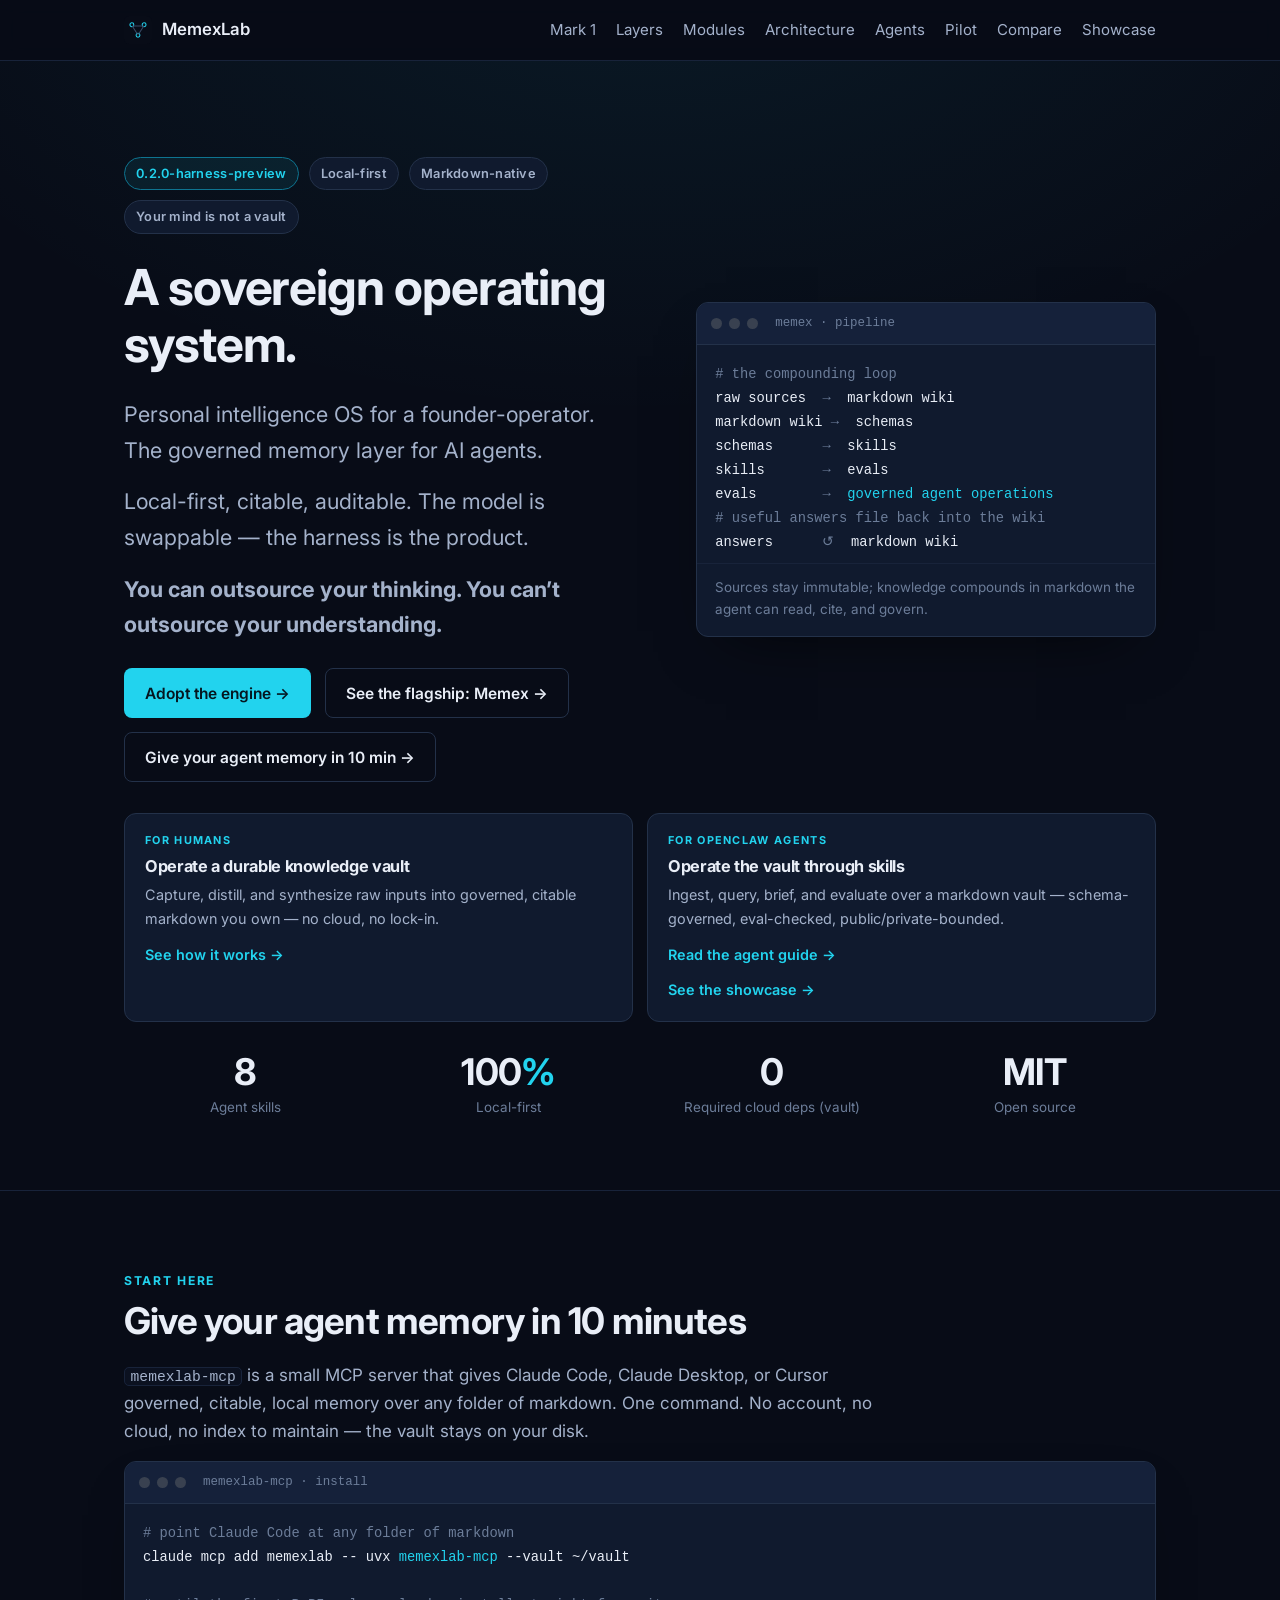
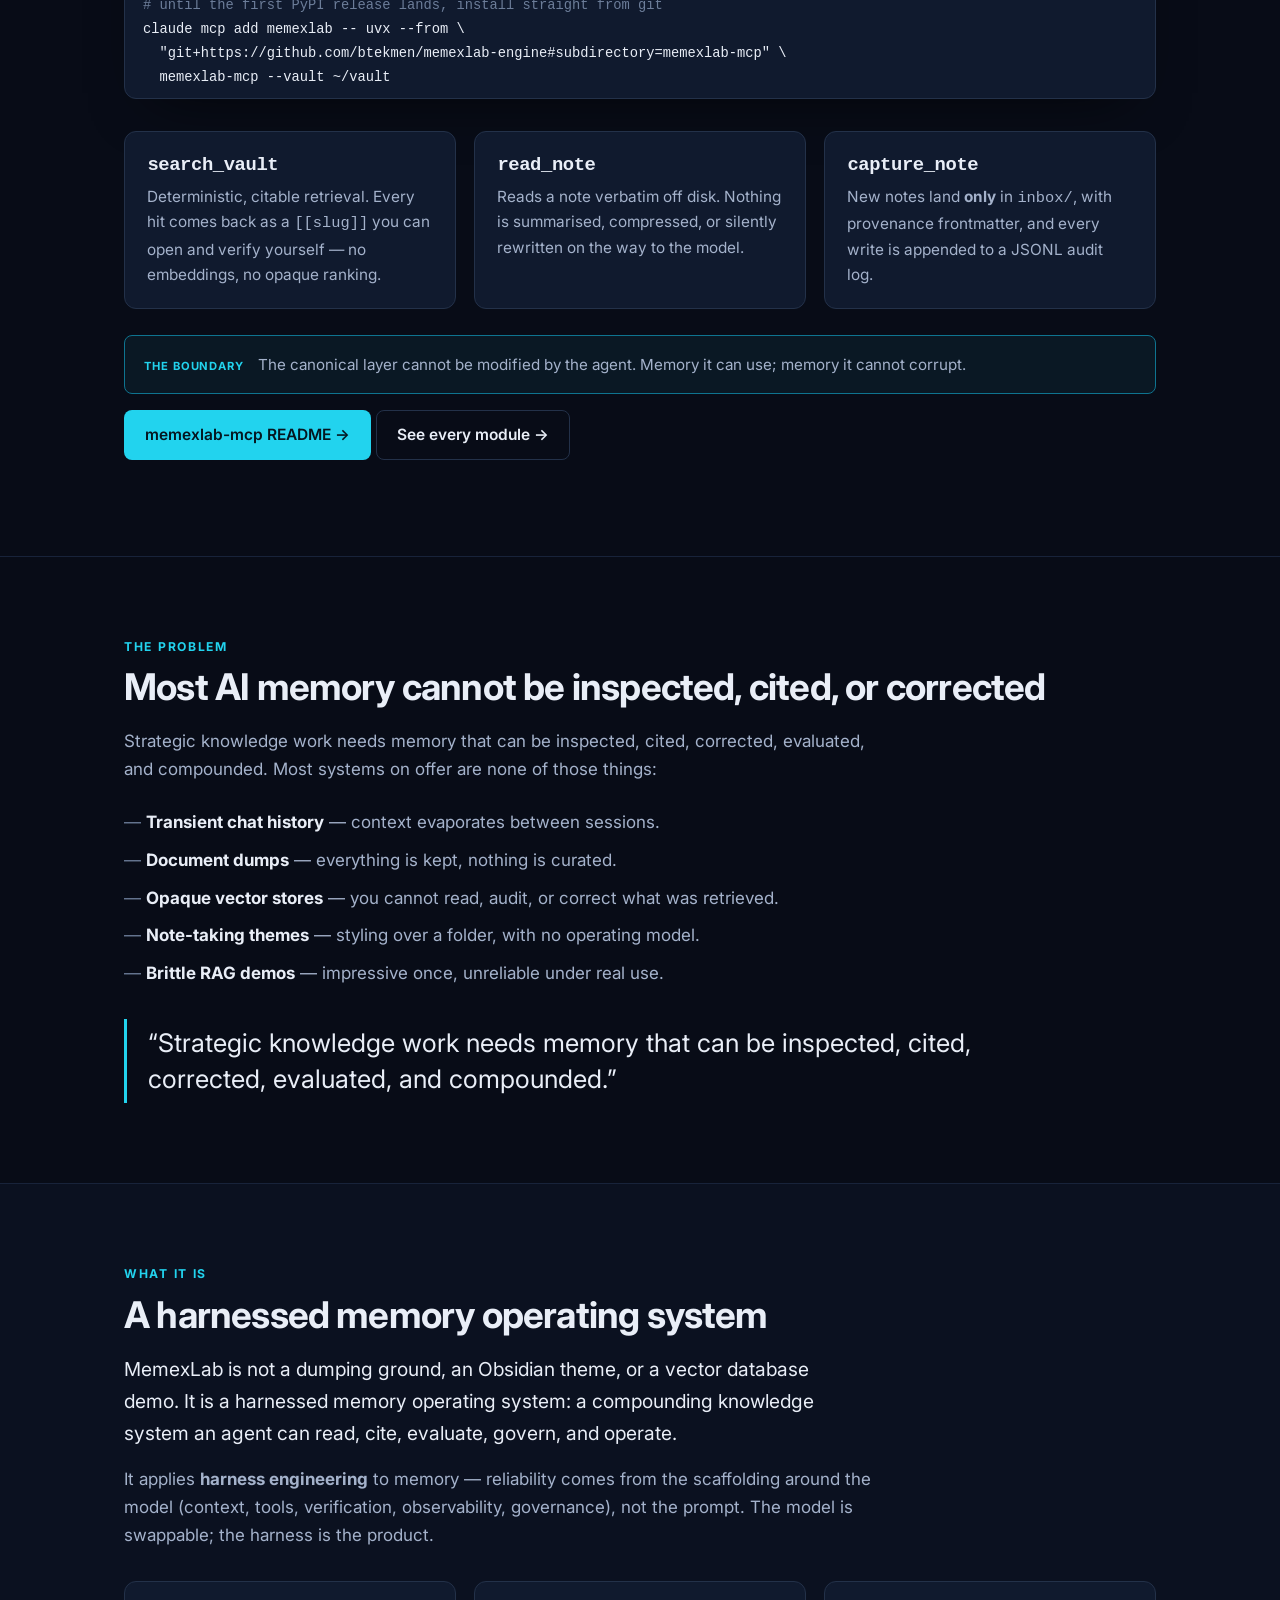
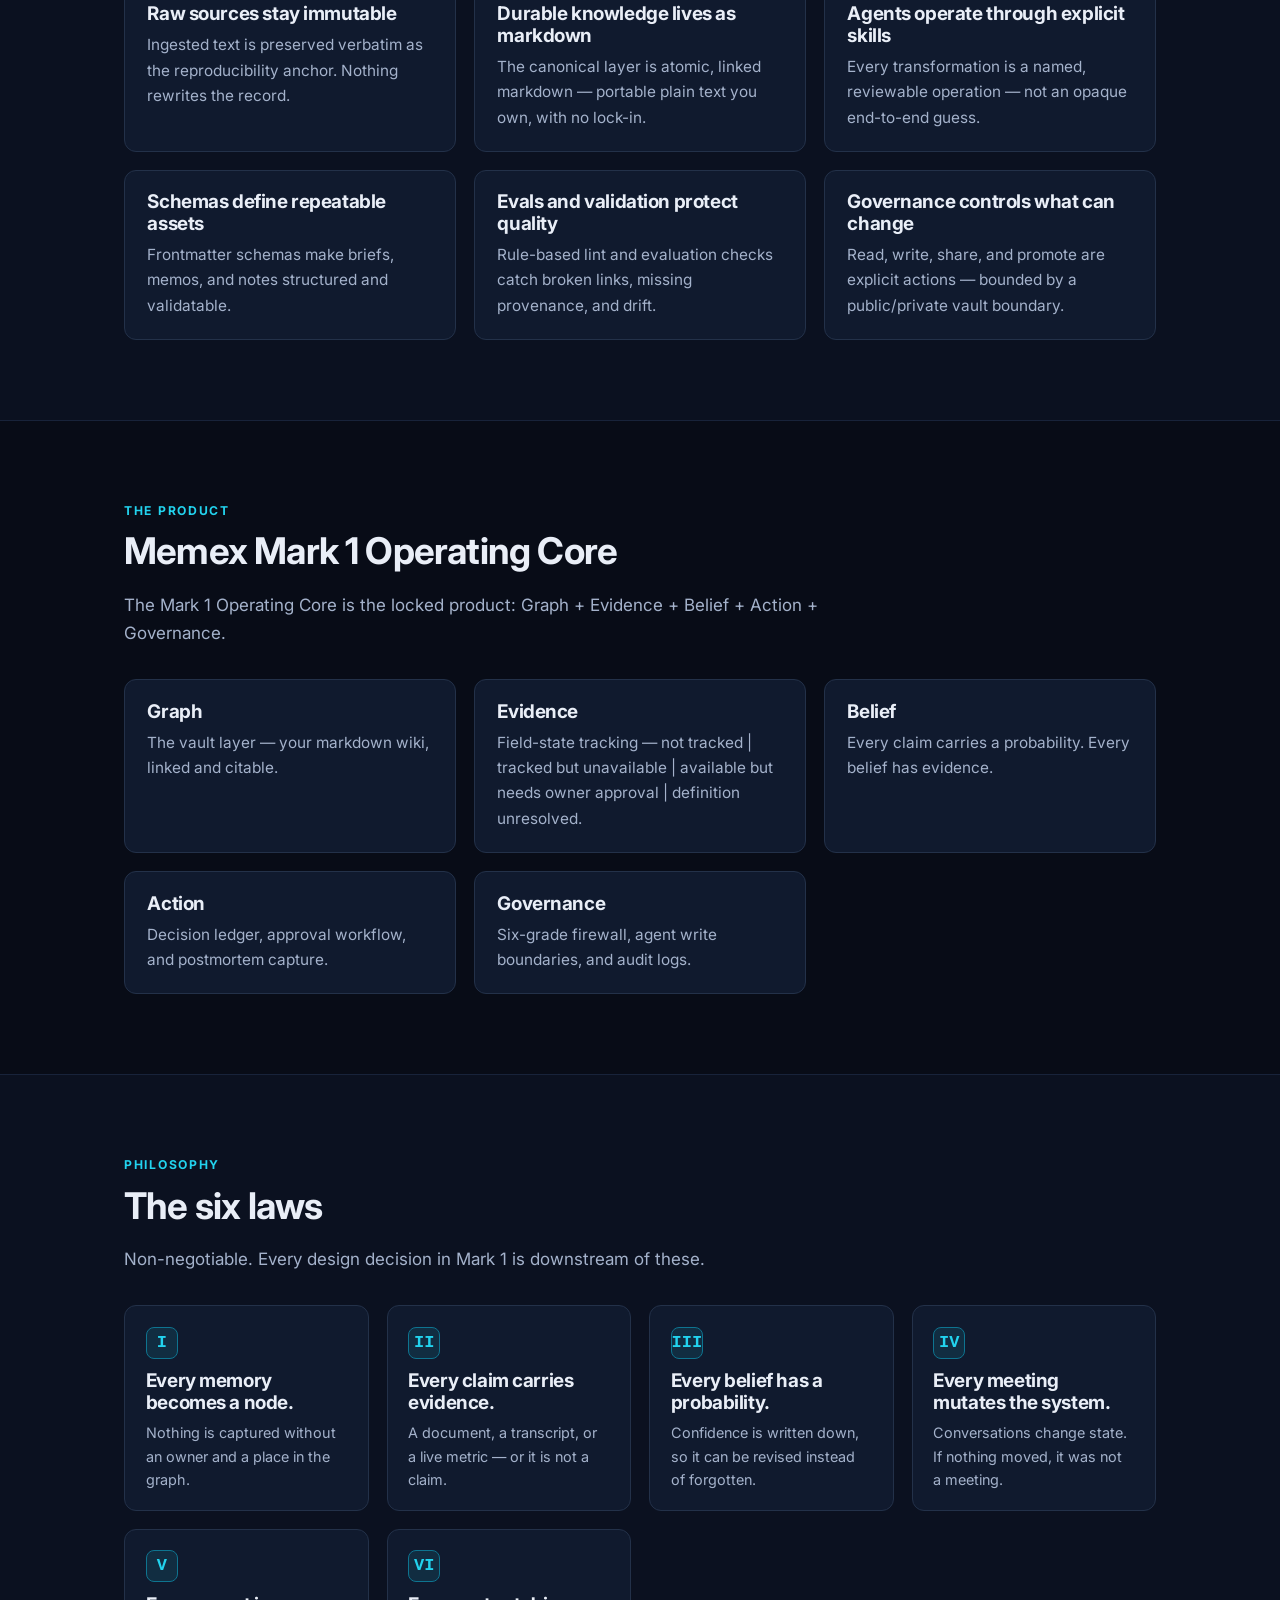
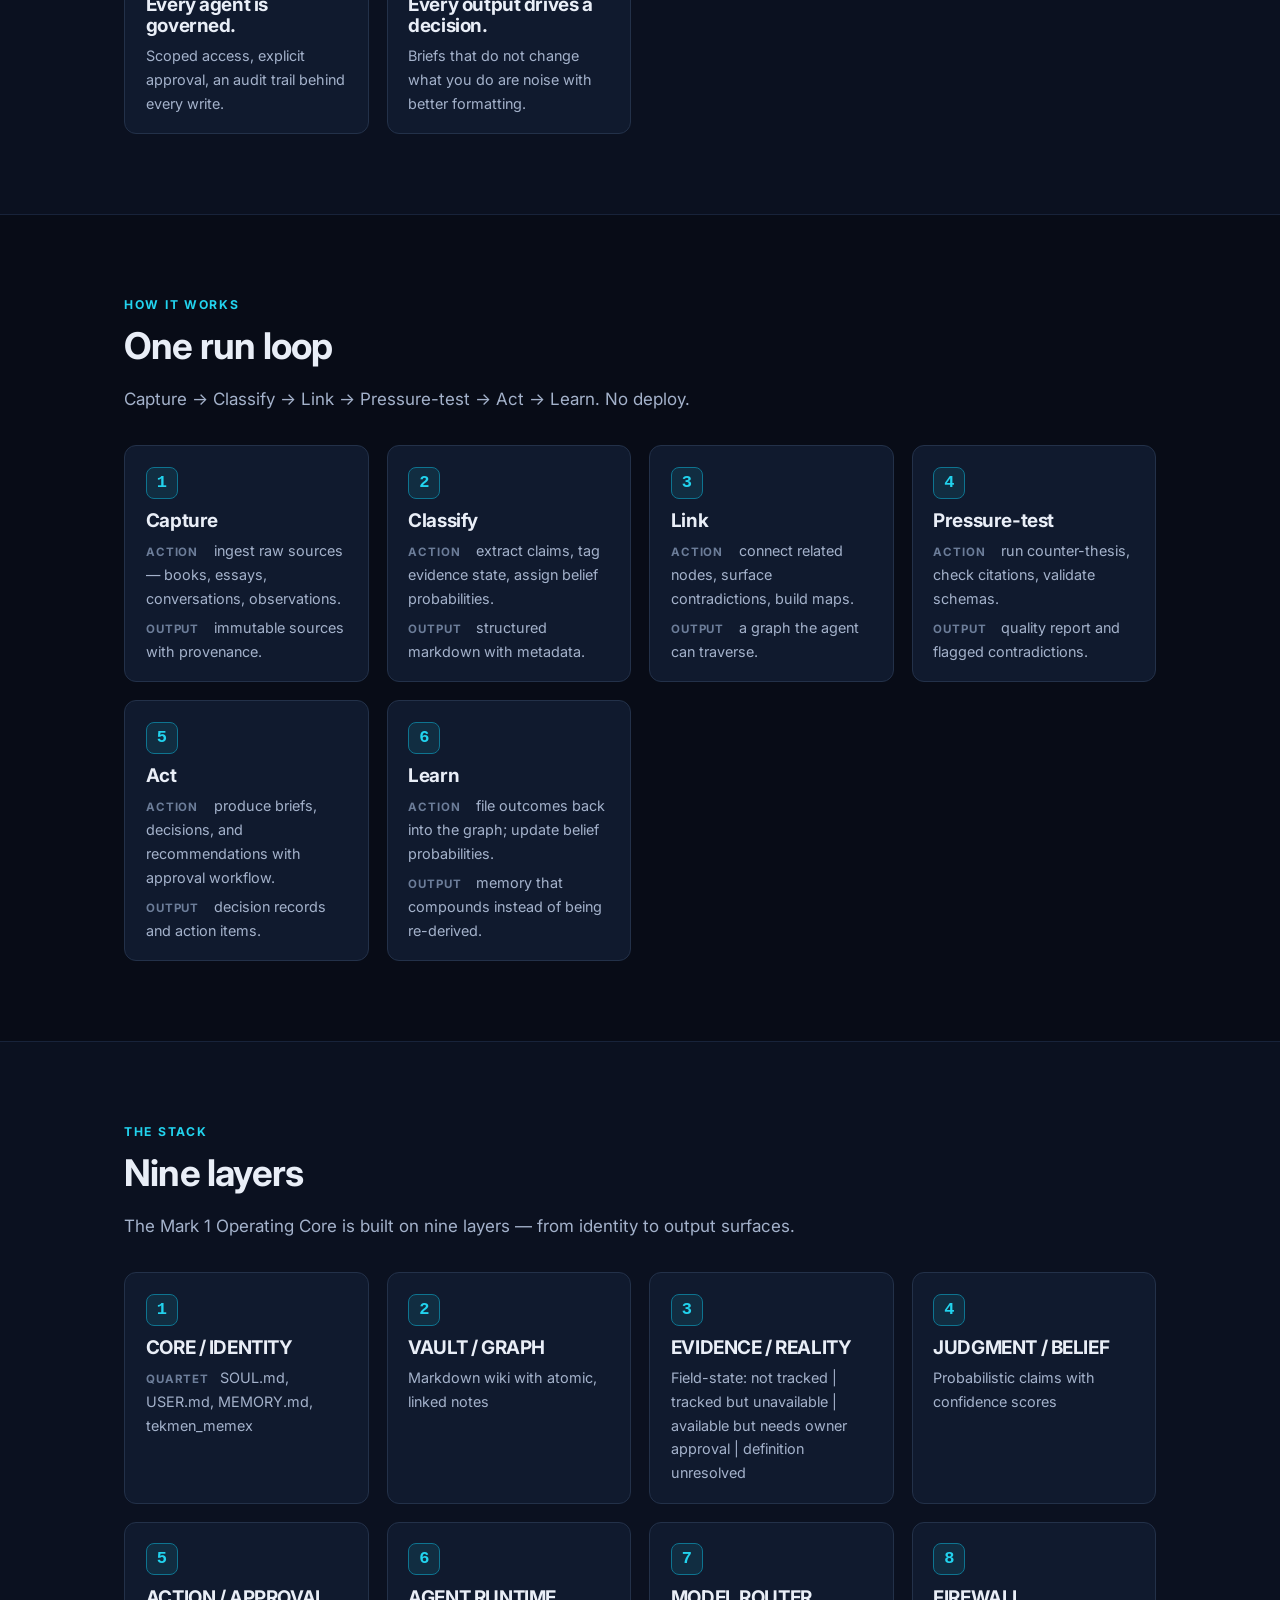
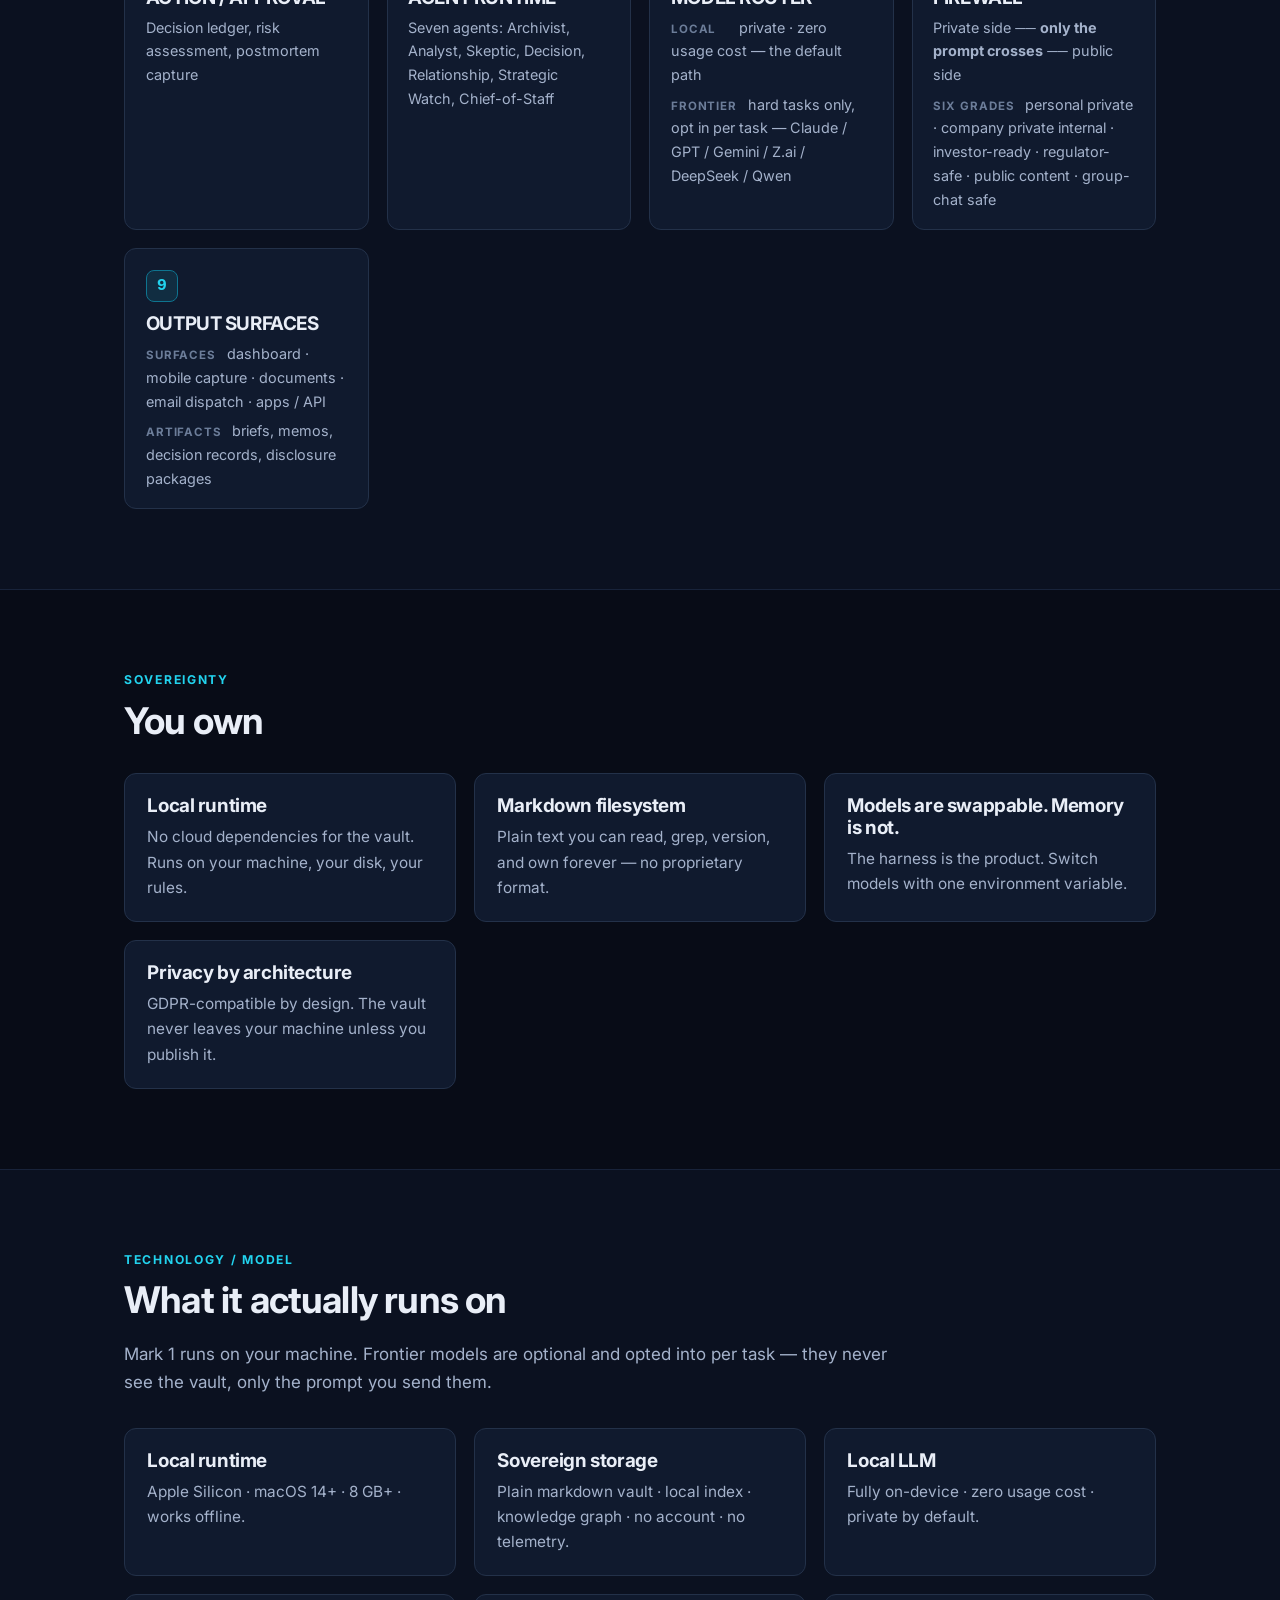
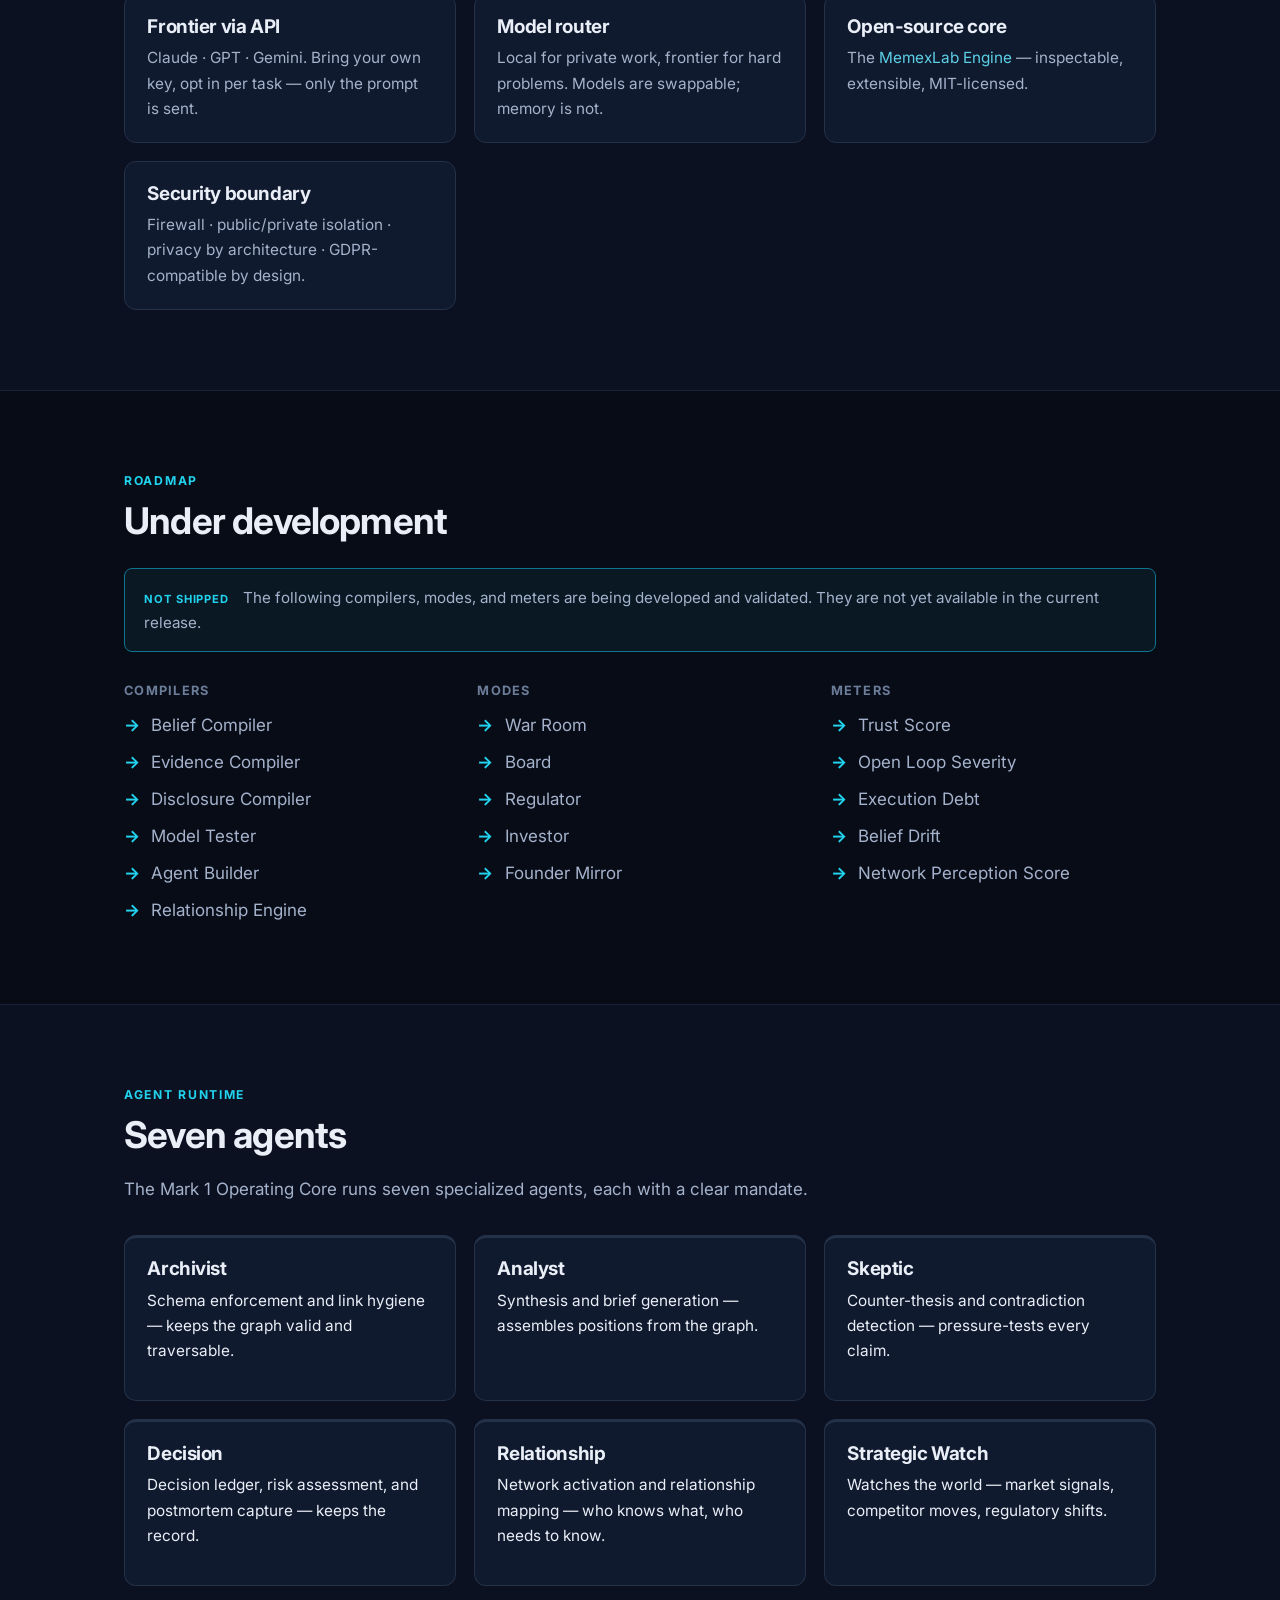
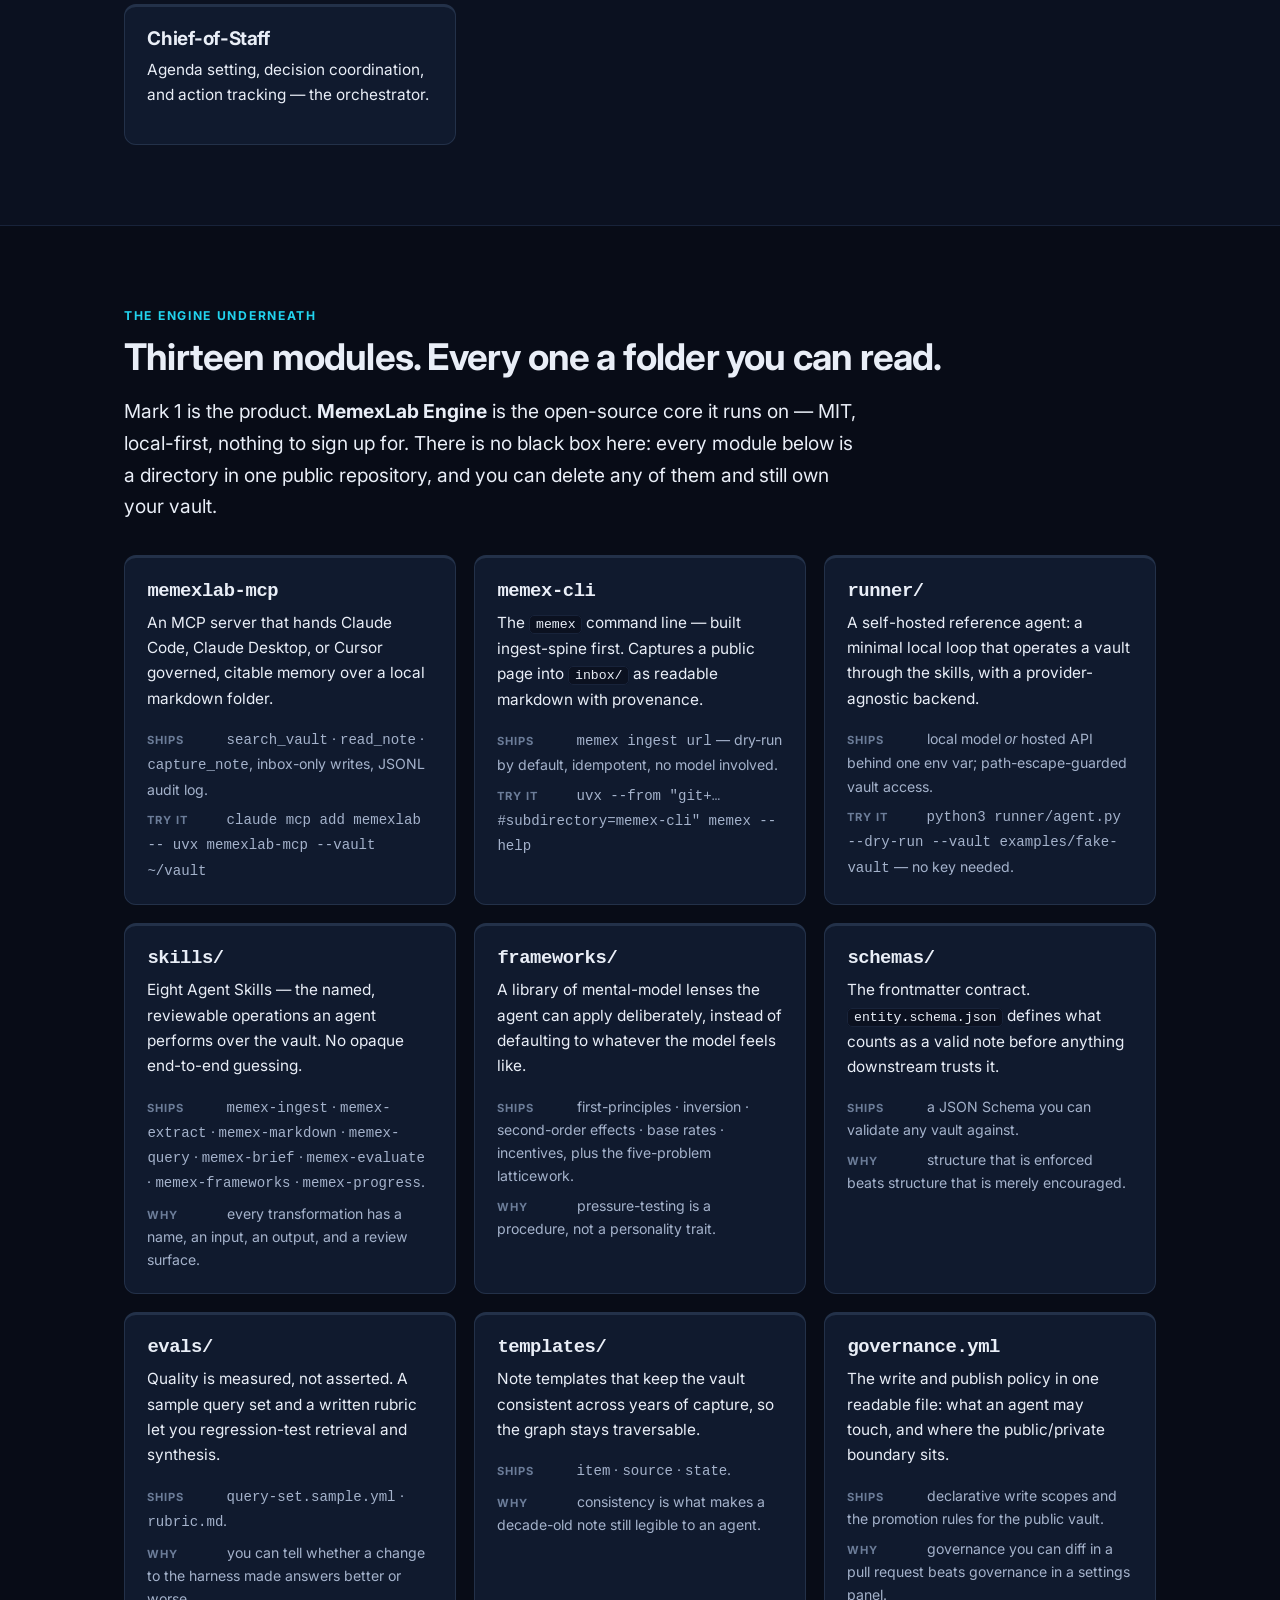
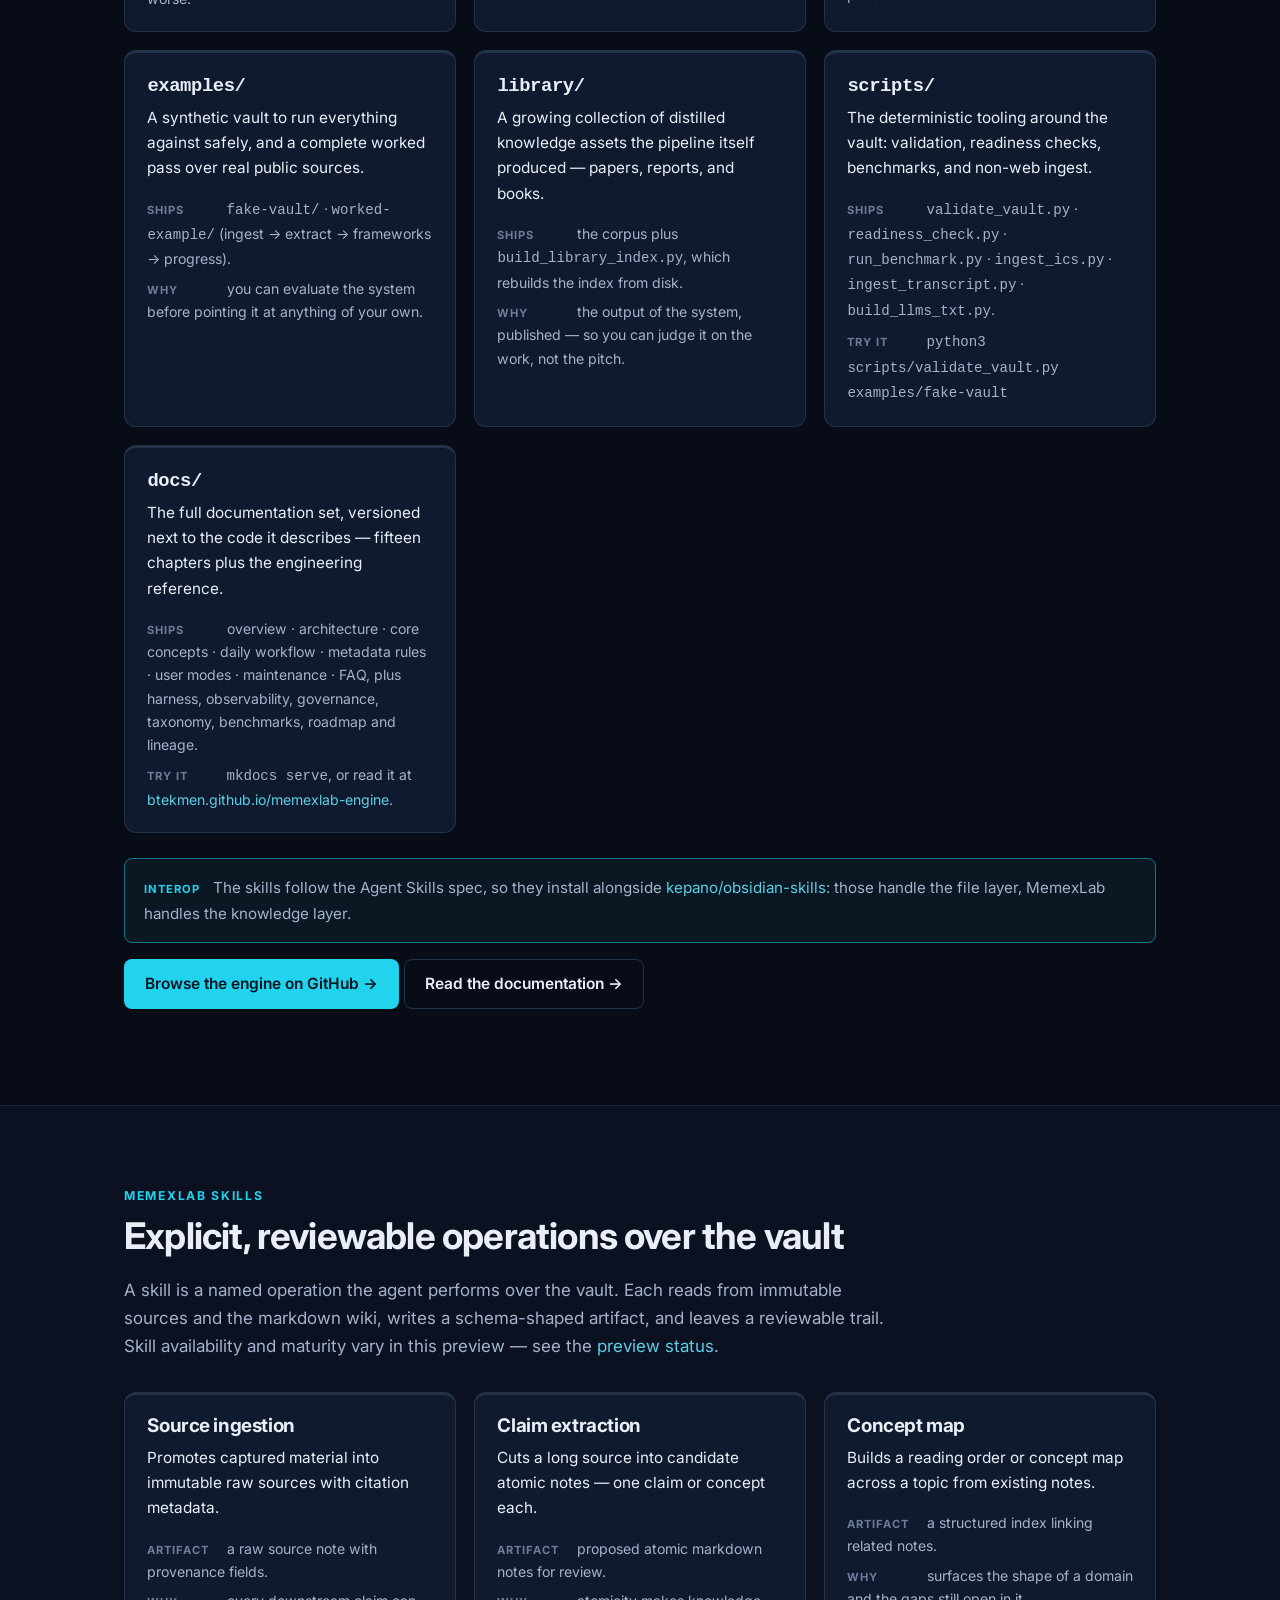
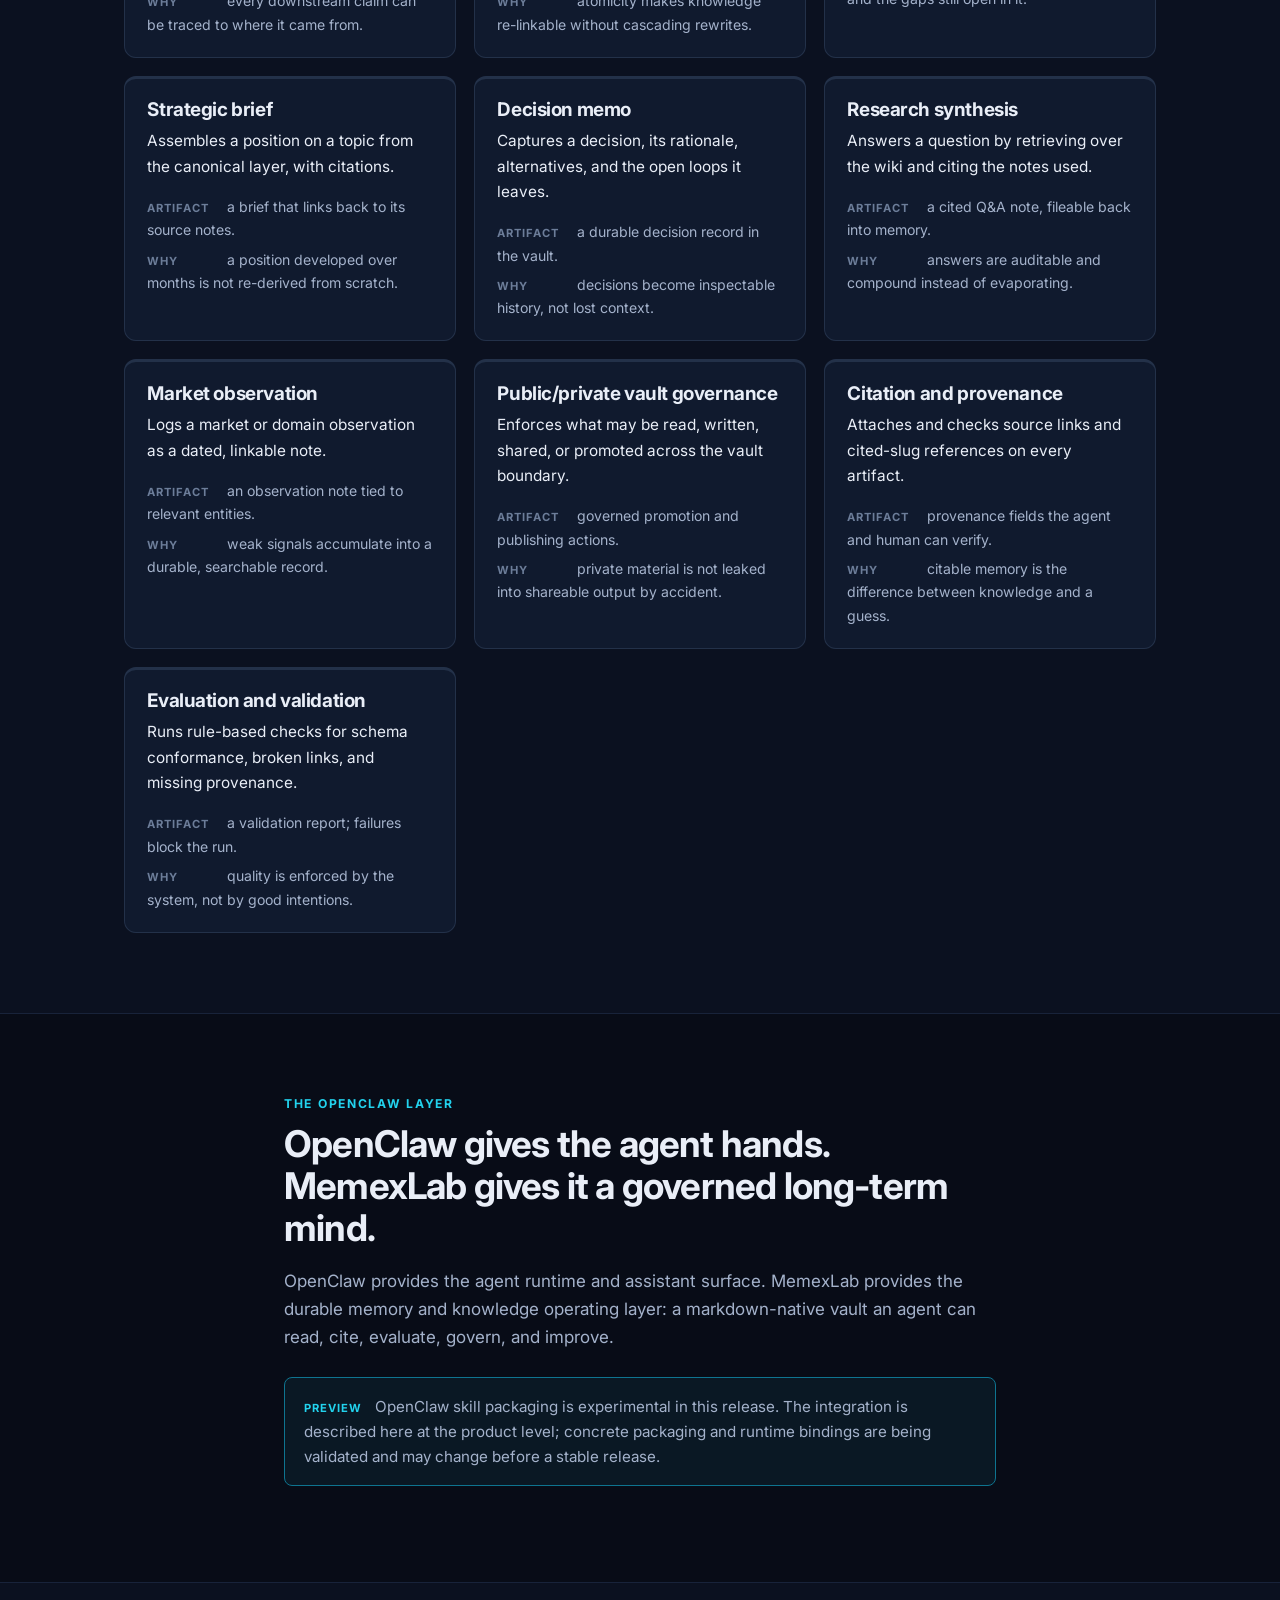
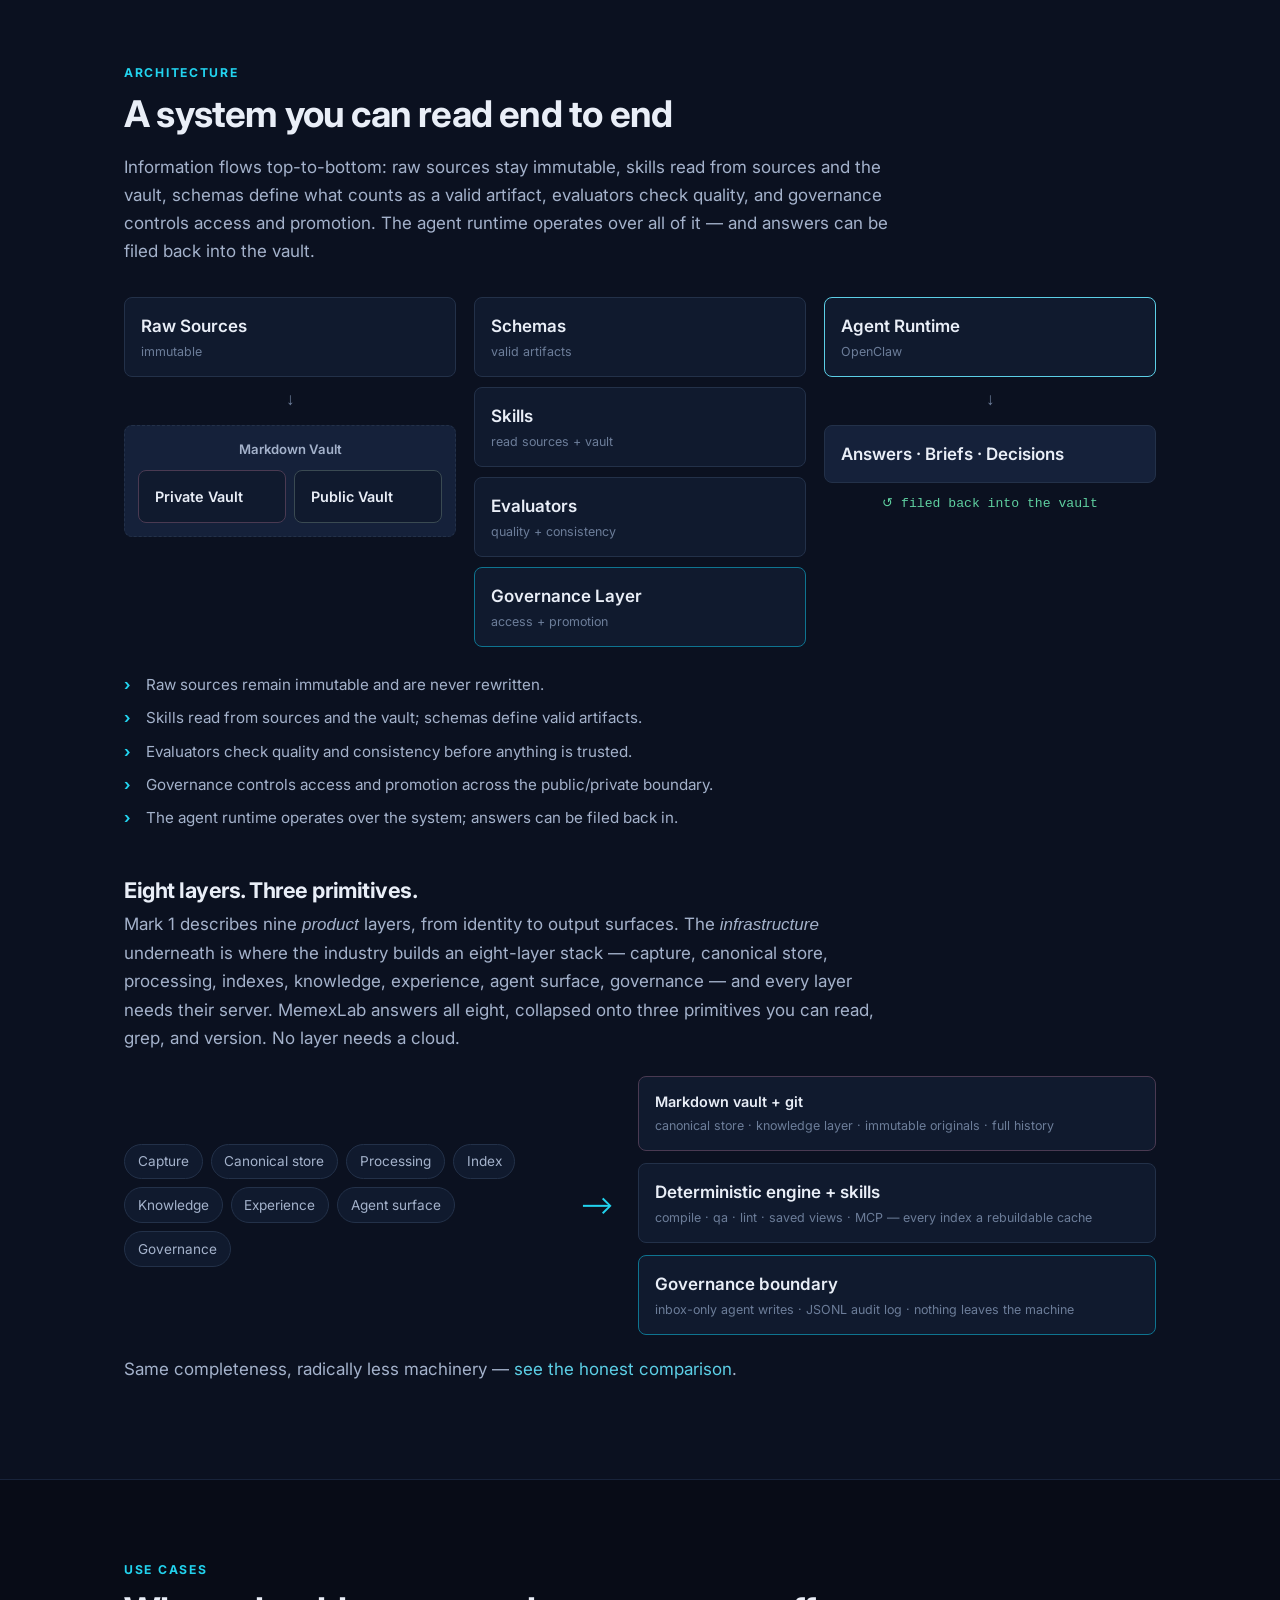
==== commit 158e19b8: "content(site): Mark 1 brief parity + full engine module catalog Brings memexlab.xyz level with the M" ====
--- a/index.html
+++ b/index.html
@@ -5,7 +5,7 @@
   <meta name="viewport" content="width=device-width, initial-scale=1" />
 
   <title>MemexLab — A sovereign operating system</title>
-  <meta name="description" content="Personal intelligence OS for a founder-operator. Memex Mark 1 Operating Core: Graph + Evidence + Belief + Action + Governance. Local-first, citable, auditable. The model is swappable; memory is not." />
+  <meta name="description" content="Personal intelligence OS for a founder-operator. Memex Mark 1 Operating Core: Graph + Evidence + Belief + Action + Governance — running on MemexLab Engine, the open-source governed memory layer for AI agents. Local-first, citable, auditable. The model is swappable; memory is not." />
   <meta name="theme-color" content="#080c17" />
 
   <link rel="preconnect" href="https://fonts.googleapis.com" />
@@ -17,7 +17,7 @@
   <!-- Open Graph -->
   <meta property="og:type" content="website" />
   <meta property="og:title" content="MemexLab — A sovereign operating system" />
-  <meta property="og:description" content="Personal intelligence OS for a founder-operator. Memex Mark 1 Operating Core: Graph + Evidence + Belief + Action + Governance." />
+  <meta property="og:description" content="Personal intelligence OS for a founder-operator. Memex Mark 1 Operating Core on MemexLab Engine — the open-source governed memory layer for AI agents." />
   <meta property="og:site_name" content="MemexLab" />
   <meta property="og:url" content="https://memexlab.xyz/" />
   <meta property="og:image" content="https://memexlab.xyz/assets/og.png" />
@@ -28,7 +28,7 @@
   <meta name="twitter:card" content="summary_large_image" />
   <meta name="twitter:image" content="https://memexlab.xyz/assets/og.png" />
   <meta name="twitter:title" content="MemexLab — A sovereign operating system" />
-  <meta name="twitter:description" content="Personal intelligence OS for a founder-operator. Memex Mark 1 Operating Core: Graph + Evidence + Belief + Action + Governance." />
+  <meta name="twitter:description" content="Personal intelligence OS for a founder-operator. Memex Mark 1 Operating Core on MemexLab Engine — the open-source governed memory layer for AI agents." />
 
   <link rel="icon" type="image/svg+xml" href="./assets/favicon.svg" />
   <link rel="stylesheet" href="./styles.css" />
@@ -43,7 +43,7 @@
     "applicationCategory": "DeveloperApplication",
     "operatingSystem": "macOS, Linux",
     "softwareVersion": "0.2.0-harness-preview",
-    "description": "Personal intelligence OS for a founder-operator. Memex Mark 1 Operating Core: Graph + Evidence + Belief + Action + Governance. Local-first, citable, auditable. The model is swappable; memory is not.",
+    "description": "Personal intelligence OS for a founder-operator. Memex Mark 1 Operating Core: Graph + Evidence + Belief + Action + Governance — running on MemexLab Engine, the open-source governed memory layer for AI agents. Local-first, citable, auditable. The model is swappable; memory is not.",
     "releaseNotes": "Early harness preview validating agent-operable markdown memory, skill workflows, schema-governed artifacts, eval loops, validation, and public/private vault boundaries."
   }
   </script>
@@ -58,15 +58,14 @@
         <span class="brand-name">MemexLab</span>
       </a>
       <nav class="site-nav" aria-label="Primary">
-        <a href="#how-it-works">How it works</a>
-        <a href="#skills">Skills</a>
+        <a href="#operating-core">Mark 1</a>
+        <a href="#layers">Layers</a>
+        <a href="#modules">Modules</a>
+        <a href="#architecture">Architecture</a>
         <a href="./agents.html">Agents</a>
-        <a href="#architecture">Architecture</a>
-        <a href="#run">Run it</a>
         <a href="./pilot.html">Pilot</a>
         <a href="./compare.html">Compare</a>
         <a href="./showcase.html">Showcase</a>
-        <a href="#preview">Preview</a>
       </nav>
     </div>
   </header>
@@ -81,7 +80,7 @@
             <li class="badge badge--accent">0.2.0-harness-preview</li>
             <li class="badge">Local-first</li>
             <li class="badge">Markdown-native</li>
-            <li class="badge">Built for OpenClaw agents</li>
+            <li class="badge">Your mind is not a vault</li>
           </ul>
 
           <h1 id="hero-title">A sovereign operating system.</h1>
@@ -91,11 +90,14 @@
           <p class="lede">
             Local-first, citable, auditable. The model is swappable — the harness is the product.
           </p>
+          <p class="lede lede--wide">
+            <strong>You can outsource your thinking. You can’t outsource your understanding.</strong>
+          </p>
 
           <div class="cta-row">
             <a class="btn btn--primary" href="https://github.com/btekmen/memexlab-engine" rel="noopener noreferrer" target="_blank">Adopt the engine →</a>
             <a class="btn btn--ghost" href="https://memex.memexlab.xyz" rel="noopener noreferrer" target="_blank">See the flagship: Memex →</a>
-            <a class="btn btn--ghost" href="#architecture">Read the Architecture</a>
+            <a class="btn btn--ghost" href="#quickstart">Give your agent memory in 10 min →</a>
           </div>
         </div>
 
@@ -131,15 +133,66 @@
             <h3>Operate the vault through skills</h3>
             <p>Ingest, query, brief, and evaluate over a markdown vault — schema-governed, eval-checked, public/private-bounded.</p>
             <a class="pathway-link" href="./agents.html">Read the agent guide →</a>
+            <a class="pathway-link" href="./showcase.html">See the showcase →</a>
           </article>
         </div>
 
         <div class="stats" aria-label="At a glance" style="margin-top:1.9rem">
-          <div class="stat"><div class="stat-num">5</div><div class="stat-label">Agent skills</div></div>
+          <div class="stat"><div class="stat-num">8</div><div class="stat-label">Agent skills</div></div>
           <div class="stat"><div class="stat-num">100<span class="unit">%</span></div><div class="stat-label">Local-first</div></div>
           <div class="stat"><div class="stat-num">0</div><div class="stat-label">Required cloud deps (vault)</div></div>
           <div class="stat"><div class="stat-num">MIT</div><div class="stat-label">Open source</div></div>
         </div>
+      </div>
+    </section>
+
+
+    <!-- ================= QUICKSTART ================= -->
+    <section id="quickstart" class="section" aria-labelledby="qs-title">
+      <div class="container">
+        <p class="eyebrow">Start here</p>
+        <h2 id="qs-title">Give your agent memory in 10 minutes</h2>
+        <p class="section-intro">
+          <code>memexlab-mcp</code> is a small MCP server that gives Claude Code, Claude Desktop, or
+          Cursor governed, citable, local memory over any folder of markdown. One command. No account,
+          no cloud, no index to maintain — the vault stays on your disk.
+        </p>
+
+        <div class="terminal" role="img" aria-label="Terminal: adding the memexlab MCP server to Claude Code, pointed at a local vault.">
+          <div class="terminal-bar" aria-hidden="true"><span class="dot"></span><span class="dot"></span><span class="dot"></span><span class="terminal-title">memexlab-mcp · install</span></div>
+          <pre class="terminal-body"><code><span class="c-dim"># point Claude Code at any folder of markdown</span>
+claude mcp add memexlab -- uvx <span class="c-accent">memexlab-mcp</span> --vault ~/vault
+
+<span class="c-dim"># until the first PyPI release lands, install straight from git</span>
+claude mcp add memexlab -- uvx --from \
+  "git+https://github.com/btekmen/memexlab-engine#subdirectory=memexlab-mcp" \
+  memexlab-mcp --vault ~/vault</code></pre>
+        </div>
+
+        <div class="uc-grid">
+          <article class="uc-card">
+            <h3><code>search_vault</code></h3>
+            <p>Deterministic, citable retrieval. Every hit comes back as a <code>[[slug]]</code> you can open and verify yourself — no embeddings, no opaque ranking.</p>
+          </article>
+          <article class="uc-card">
+            <h3><code>read_note</code></h3>
+            <p>Reads a note verbatim off disk. Nothing is summarised, compressed, or silently rewritten on the way to the model.</p>
+          </article>
+          <article class="uc-card">
+            <h3><code>capture_note</code></h3>
+            <p>New notes land <strong>only</strong> in <code>inbox/</code>, with provenance frontmatter, and every write is appended to a JSONL audit log.</p>
+          </article>
+        </div>
+
+        <p class="note">
+          <span class="note-tag">The boundary</span>
+          The canonical layer cannot be modified by the agent. Memory it can use; memory it cannot corrupt.
+        </p>
+
+        <p>
+          <a class="btn btn--primary" href="https://github.com/btekmen/memexlab-engine/tree/main/memexlab-mcp" rel="noopener noreferrer" target="_blank">memexlab-mcp README →</a>
+          <a class="btn btn--ghost" href="#modules">See every module →</a>
+        </p>
       </div>
     </section>
 
@@ -245,13 +298,44 @@
 
     <!-- ================= PHILOSOPHY ================= -->
     <section id="philosophy" class="section section--alt" aria-labelledby="phil-title">
-      <div class="container narrow">
+      <div class="container">
         <p class="eyebrow">Philosophy</p>
-        <h2 id="phil-title">The six principles</h2>
-        <p class="section-intro big">
-          Every memory becomes a node. Every claim carries evidence. Every belief has a probability. 
-          Every meeting mutates the system. Every agent is governed. Every output drives a decision.
-        </p>
+        <h2 id="phil-title">The six laws</h2>
+        <p class="section-intro">
+          Non-negotiable. Every design decision in Mark 1 is downstream of these.
+        </p>
+        <ol class="stage-grid">
+          <li class="stage">
+            <span class="stage-mark">I</span>
+            <h3>Every memory becomes a node.</h3>
+            <p class="stage-io">Nothing is captured without an owner and a place in the graph.</p>
+          </li>
+          <li class="stage">
+            <span class="stage-mark">II</span>
+            <h3>Every claim carries evidence.</h3>
+            <p class="stage-io">A document, a transcript, or a live metric — or it is not a claim.</p>
+          </li>
+          <li class="stage">
+            <span class="stage-mark">III</span>
+            <h3>Every belief has a probability.</h3>
+            <p class="stage-io">Confidence is written down, so it can be revised instead of forgotten.</p>
+          </li>
+          <li class="stage">
+            <span class="stage-mark">IV</span>
+            <h3>Every meeting mutates the system.</h3>
+            <p class="stage-io">Conversations change state. If nothing moved, it was not a meeting.</p>
+          </li>
+          <li class="stage">
+            <span class="stage-mark">V</span>
+            <h3>Every agent is governed.</h3>
+            <p class="stage-io">Scoped access, explicit approval, an audit trail behind every write.</p>
+          </li>
+          <li class="stage">
+            <span class="stage-mark">VI</span>
+            <h3>Every output drives a decision.</h3>
+            <p class="stage-io">Briefs that do not change what you do are noise with better formatting.</p>
+          </li>
+        </ol>
       </div>
     </section>
 
@@ -346,17 +430,20 @@
           <li class="stage">
             <span class="stage-mark">7</span>
             <h3>MODEL ROUTER</h3>
-            <p class="stage-io">GPT / Claude / Z.ai / DeepSeek / Qwen local</p>
+            <p class="stage-io"><span>Local</span> private · zero usage cost — the default path</p>
+            <p class="stage-io"><span>Frontier</span> hard tasks only, opt in per task — Claude / GPT / Gemini / Z.ai / DeepSeek / Qwen</p>
           </li>
           <li class="stage">
             <span class="stage-mark">8</span>
             <h3>FIREWALL</h3>
-            <p class="stage-io">Six grades: personal private; Company private internal; investor-ready; regulator-safe; public content; group chat safe</p>
+            <p class="stage-io">Private side ── <strong>only the prompt crosses</strong> ── public side</p>
+            <p class="stage-io"><span>Six grades</span> personal private · company private internal · investor-ready · regulator-safe · public content · group-chat safe</p>
           </li>
           <li class="stage">
             <span class="stage-mark">9</span>
             <h3>OUTPUT SURFACES</h3>
-            <p class="stage-io">Briefs, memos, decision records, disclosure packages</p>
+            <p class="stage-io"><span>Surfaces</span> dashboard · mobile capture · documents · email dispatch · apps / API</p>
+            <p class="stage-io"><span>Artifacts</span> briefs, memos, decision records, disclosure packages</p>
           </li>
         </ol>
       </div>
@@ -388,8 +475,51 @@
       </div>
     </section>
 
+
+    <!-- ================= TECHNOLOGY / MODEL ================= -->
+    <section id="technology" class="section section--alt" aria-labelledby="tech-title">
+      <div class="container">
+        <p class="eyebrow">Technology / model</p>
+        <h2 id="tech-title">What it actually runs on</h2>
+        <p class="section-intro">
+          Mark 1 runs on your machine. Frontier models are optional and opted into per task —
+          they never see the vault, only the prompt you send them.
+        </p>
+        <div class="def-grid">
+          <article class="def-card">
+            <h3>Local runtime</h3>
+            <p>Apple Silicon · macOS&nbsp;14+ · 8&nbsp;GB+ · works offline.</p>
+          </article>
+          <article class="def-card">
+            <h3>Sovereign storage</h3>
+            <p>Plain markdown vault · local index · knowledge graph · no account · no telemetry.</p>
+          </article>
+          <article class="def-card">
+            <h3>Local LLM</h3>
+            <p>Fully on-device · zero usage cost · private by default.</p>
+          </article>
+          <article class="def-card">
+            <h3>Frontier via API</h3>
+            <p>Claude · GPT · Gemini. Bring your own key, opt in per task — only the prompt is sent.</p>
+          </article>
+          <article class="def-card">
+            <h3>Model router</h3>
+            <p>Local for private work, frontier for hard problems. Models are swappable; memory is not.</p>
+          </article>
+          <article class="def-card">
+            <h3>Open-source core</h3>
+            <p>The <a href="#modules">MemexLab Engine</a> — inspectable, extensible, MIT-licensed.</p>
+          </article>
+          <article class="def-card">
+            <h3>Security boundary</h3>
+            <p>Firewall · public/private isolation · privacy by architecture · GDPR-compatible by design.</p>
+          </article>
+        </div>
+      </div>
+    </section>
+
     <!-- ================= UNDER DEVELOPMENT ================= -->
-    <section id="under-dev" class="section section--alt" aria-labelledby="dev-title">
+    <section id="under-dev" class="section" aria-labelledby="dev-title">
       <div class="container">
         <p class="eyebrow">Roadmap</p>
         <h2 id="dev-title">Under development</h2>
@@ -405,9 +535,9 @@
               <li>Belief Compiler</li>
               <li>Evidence Compiler</li>
               <li>Disclosure Compiler</li>
-              <li>Model Treasury</li>
-              <li>Agent Black Box Recorder</li>
-              <li>Relationship Radar</li>
+              <li>Model Tester</li>
+              <li>Agent Builder</li>
+              <li>Relationship Engine</li>
             </ul>
           </div>
           <div>
@@ -427,7 +557,7 @@
               <li>Open Loop Severity</li>
               <li>Execution Debt</li>
               <li>Belief Drift</li>
-              <li>Network Perceptron Score (NPS)</li>
+              <li>Network Perception Score</li>
             </ul>
           </div>
         </div>
@@ -435,7 +565,7 @@
     </section>
 
     <!-- ================= SEVEN AGENTS ================= -->
-    <section id="agents" class="section" aria-labelledby="agents-title">
+    <section id="agent-runtime" class="section section--alt" aria-labelledby="agents-title">
       <div class="container">
         <p class="eyebrow">Agent Runtime</p>
         <h2 id="agents-title">Seven agents</h2>
@@ -472,6 +602,127 @@
             <p class="skill-what">Agenda setting, decision coordination, and action tracking — the orchestrator.</p>
           </article>
         </div>
+      </div>
+    </section>
+
+
+    <!-- ================= MODULES (THE ENGINE BAND) ================= -->
+    <section id="modules" class="section" aria-labelledby="modules-title">
+      <div class="container">
+        <p class="eyebrow">The engine underneath</p>
+        <h2 id="modules-title">Thirteen modules. Every one a folder you can read.</h2>
+        <p class="section-intro big">
+          Mark 1 is the product. <strong>MemexLab Engine</strong> is the open-source core it runs on —
+          MIT, local-first, nothing to sign up for. There is no black box here: every module below is a
+          directory in one public repository, and you can delete any of them and still own your vault.
+        </p>
+
+        <div class="skill-grid">
+
+          <article class="skill-card">
+            <h3><code>memexlab-mcp</code></h3>
+            <p class="skill-what">An MCP server that hands Claude Code, Claude Desktop, or Cursor governed, citable memory over a local markdown folder.</p>
+            <p class="skill-artifact"><span>Ships</span> <code>search_vault</code> · <code>read_note</code> · <code>capture_note</code>, inbox-only writes, JSONL audit log.</p>
+            <p class="skill-why"><span>Try it</span> <code>claude mcp add memexlab -- uvx memexlab-mcp --vault ~/vault</code></p>
+          </article>
+
+          <article class="skill-card">
+            <h3><code>memex-cli</code></h3>
+            <p class="skill-what">The <code>memex</code> command line — built ingest-spine first. Captures a public page into <code>inbox/</code> as readable markdown with provenance.</p>
+            <p class="skill-artifact"><span>Ships</span> <code>memex ingest url</code> — dry-run by default, idempotent, no model involved.</p>
+            <p class="skill-why"><span>Try it</span> <code>uvx --from "git+…#subdirectory=memex-cli" memex --help</code></p>
+          </article>
+
+          <article class="skill-card">
+            <h3><code>runner/</code></h3>
+            <p class="skill-what">A self-hosted reference agent: a minimal local loop that operates a vault through the skills, with a provider-agnostic backend.</p>
+            <p class="skill-artifact"><span>Ships</span> local model <em>or</em> hosted API behind one env var; path-escape-guarded vault access.</p>
+            <p class="skill-why"><span>Try it</span> <code>python3 runner/agent.py --dry-run --vault examples/fake-vault</code> — no key needed.</p>
+          </article>
+
+          <article class="skill-card">
+            <h3><code>skills/</code></h3>
+            <p class="skill-what">Eight Agent Skills — the named, reviewable operations an agent performs over the vault. No opaque end-to-end guessing.</p>
+            <p class="skill-artifact"><span>Ships</span> <code>memex-ingest</code> · <code>memex-extract</code> · <code>memex-markdown</code> · <code>memex-query</code> · <code>memex-brief</code> · <code>memex-evaluate</code> · <code>memex-frameworks</code> · <code>memex-progress</code>.</p>
+            <p class="skill-why"><span>Why</span> every transformation has a name, an input, an output, and a review surface.</p>
+          </article>
+
+          <article class="skill-card">
+            <h3><code>frameworks/</code></h3>
+            <p class="skill-what">A library of mental-model lenses the agent can apply deliberately, instead of defaulting to whatever the model feels like.</p>
+            <p class="skill-artifact"><span>Ships</span> first-principles · inversion · second-order effects · base rates · incentives, plus the five-problem latticework.</p>
+            <p class="skill-why"><span>Why</span> pressure-testing is a procedure, not a personality trait.</p>
+          </article>
+
+          <article class="skill-card">
+            <h3><code>schemas/</code></h3>
+            <p class="skill-what">The frontmatter contract. <code>entity.schema.json</code> defines what counts as a valid note before anything downstream trusts it.</p>
+            <p class="skill-artifact"><span>Ships</span> a JSON Schema you can validate any vault against.</p>
+            <p class="skill-why"><span>Why</span> structure that is enforced beats structure that is merely encouraged.</p>
+          </article>
+
+          <article class="skill-card">
+            <h3><code>evals/</code></h3>
+            <p class="skill-what">Quality is measured, not asserted. A sample query set and a written rubric let you regression-test retrieval and synthesis.</p>
+            <p class="skill-artifact"><span>Ships</span> <code>query-set.sample.yml</code> · <code>rubric.md</code>.</p>
+            <p class="skill-why"><span>Why</span> you can tell whether a change to the harness made answers better or worse.</p>
+          </article>
+
+          <article class="skill-card">
+            <h3><code>templates/</code></h3>
+            <p class="skill-what">Note templates that keep the vault consistent across years of capture, so the graph stays traversable.</p>
+            <p class="skill-artifact"><span>Ships</span> <code>item</code> · <code>source</code> · <code>state</code>.</p>
+            <p class="skill-why"><span>Why</span> consistency is what makes a decade-old note still legible to an agent.</p>
+          </article>
+
+          <article class="skill-card">
+            <h3><code>governance.yml</code></h3>
+            <p class="skill-what">The write and publish policy in one readable file: what an agent may touch, and where the public/private boundary sits.</p>
+            <p class="skill-artifact"><span>Ships</span> declarative write scopes and the promotion rules for the public vault.</p>
+            <p class="skill-why"><span>Why</span> governance you can diff in a pull request beats governance in a settings panel.</p>
+          </article>
+
+          <article class="skill-card">
+            <h3><code>examples/</code></h3>
+            <p class="skill-what">A synthetic vault to run everything against safely, and a complete worked pass over real public sources.</p>
+            <p class="skill-artifact"><span>Ships</span> <code>fake-vault/</code> · <code>worked-example/</code> (ingest → extract → frameworks → progress).</p>
+            <p class="skill-why"><span>Why</span> you can evaluate the system before pointing it at anything of your own.</p>
+          </article>
+
+          <article class="skill-card">
+            <h3><code>library/</code></h3>
+            <p class="skill-what">A growing collection of distilled knowledge assets the pipeline itself produced — papers, reports, and books.</p>
+            <p class="skill-artifact"><span>Ships</span> the corpus plus <code>build_library_index.py</code>, which rebuilds the index from disk.</p>
+            <p class="skill-why"><span>Why</span> the output of the system, published — so you can judge it on the work, not the pitch.</p>
+          </article>
+
+          <article class="skill-card">
+            <h3><code>scripts/</code></h3>
+            <p class="skill-what">The deterministic tooling around the vault: validation, readiness checks, benchmarks, and non-web ingest.</p>
+            <p class="skill-artifact"><span>Ships</span> <code>validate_vault.py</code> · <code>readiness_check.py</code> · <code>run_benchmark.py</code> · <code>ingest_ics.py</code> · <code>ingest_transcript.py</code> · <code>build_llms_txt.py</code>.</p>
+            <p class="skill-why"><span>Try it</span> <code>python3 scripts/validate_vault.py examples/fake-vault</code></p>
+          </article>
+
+          <article class="skill-card">
+            <h3><code>docs/</code></h3>
+            <p class="skill-what">The full documentation set, versioned next to the code it describes — fifteen chapters plus the engineering reference.</p>
+            <p class="skill-artifact"><span>Ships</span> overview · architecture · core concepts · daily workflow · metadata rules · user modes · maintenance · FAQ, plus harness, observability, governance, taxonomy, benchmarks, roadmap and lineage.</p>
+            <p class="skill-why"><span>Try it</span> <code>mkdocs serve</code>, or read it at <a href="https://btekmen.github.io/memexlab-engine/" rel="noopener noreferrer" target="_blank">btekmen.github.io/memexlab-engine</a>.</p>
+          </article>
+
+        </div>
+
+        <p class="note">
+          <span class="note-tag">Interop</span>
+          The skills follow the Agent Skills spec, so they install alongside
+          <a href="https://github.com/kepano/obsidian-skills" rel="noopener noreferrer" target="_blank">kepano/obsidian-skills</a>:
+          those handle the file layer, MemexLab handles the knowledge layer.
+        </p>
+
+        <p>
+          <a class="btn btn--primary" href="https://github.com/btekmen/memexlab-engine" rel="noopener noreferrer" target="_blank">Browse the engine on GitHub →</a>
+          <a class="btn btn--ghost" href="https://btekmen.github.io/memexlab-engine/" rel="noopener noreferrer" target="_blank">Read the documentation →</a>
+        </p>
       </div>
     </section>
 
@@ -632,10 +883,11 @@
         <div class="collapse-story">
           <h3>Eight layers. Three primitives.</h3>
           <p class="section-intro">
-            The industry builds this category as an eight-layer stack &mdash; capture, canonical
-            store, processing, indexes, knowledge, experience, agent surface, governance &mdash;
-            and every layer needs their server. MemexLab answers all eight, collapsed onto
-            three primitives you can read, grep, and version. No layer needs a cloud.
+            Mark 1 describes nine <em>product</em> layers, from identity to output surfaces. The
+            <em>infrastructure</em> underneath is where the industry builds an eight-layer stack &mdash;
+            capture, canonical store, processing, indexes, knowledge, experience, agent surface,
+            governance &mdash; and every layer needs their server. MemexLab answers all eight,
+            collapsed onto three primitives you can read, grep, and version. No layer needs a cloud.
           </p>
           <div class="collapse-grid">
             <div class="collapse-industry" role="list" aria-label="The industry's eight-layer stack">
@@ -905,14 +1157,17 @@
     <div class="container footer-inner">
       <h2 id="cta-title" class="cta-title">Build agents that remember with structure.</h2>
       <div class="cta-row cta-row--center">
-        <a class="btn btn--primary" href="https://github.com/btekmen/memexlab" rel="noopener noreferrer" target="_blank">GitHub</a>
+        <a class="btn btn--primary" href="https://github.com/btekmen/memexlab-engine" rel="noopener noreferrer" target="_blank">Engine on GitHub</a>
         <a class="btn btn--ghost" href="https://btekmen.github.io/memexlab-engine/" rel="noopener noreferrer" target="_blank">Documentation</a>
+        <a class="btn btn--ghost" href="#modules">Modules</a>
         <a class="btn btn--ghost" href="#architecture">Architecture</a>
+        <a class="btn btn--ghost" href="#preview">Status</a>
         <a class="btn btn--ghost" href="#lineage">Credits</a>
       </div>
       <p class="footer-meta">
         <span class="badge badge--accent">0.2.0-harness-preview</span>
-        <span>Local-first · Markdown-native · Built for OpenClaw agents</span>
+        <span>Private. Compounding. Yours.</span>
+        <span>Local-first · Markdown-native · MIT</span>
         <a href="https://garl.ai/" rel="noopener noreferrer" target="_blank">Works with GARL ↗</a>
       </p>
       <p class="footer-fine">
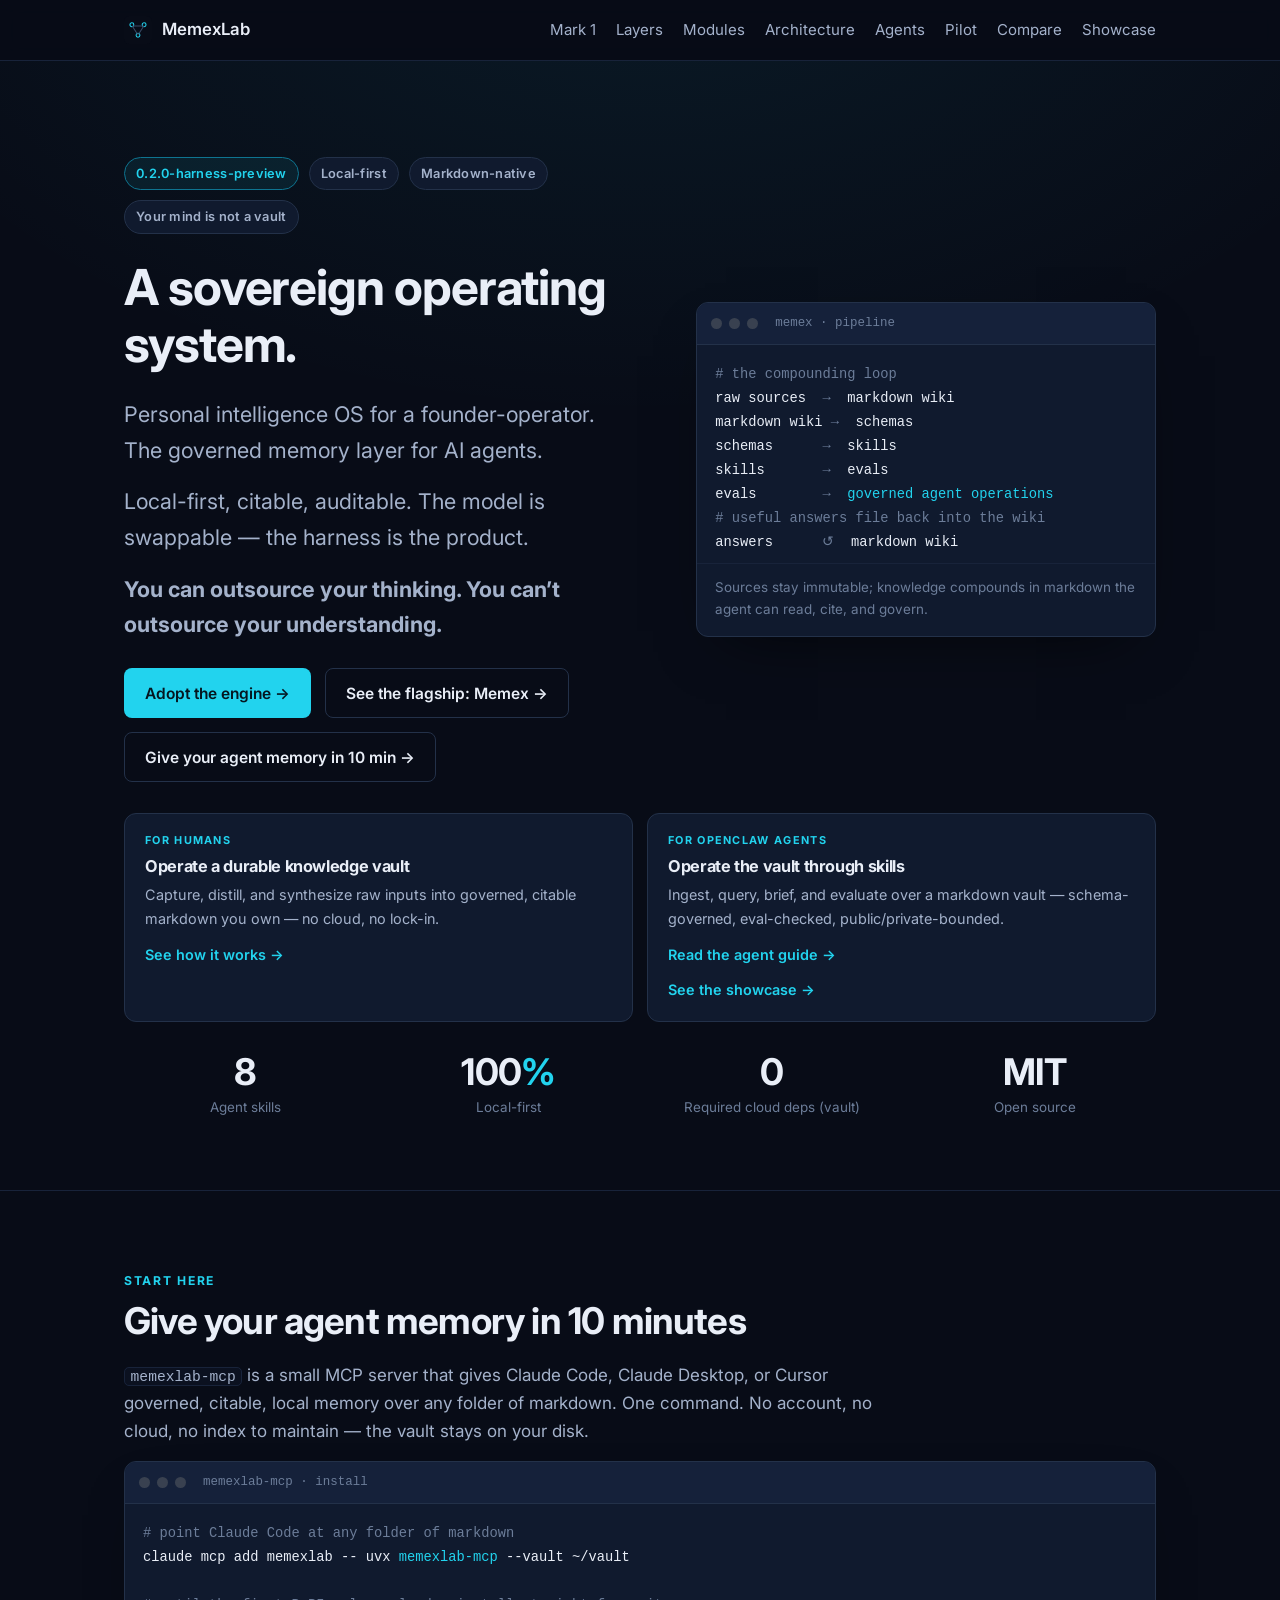
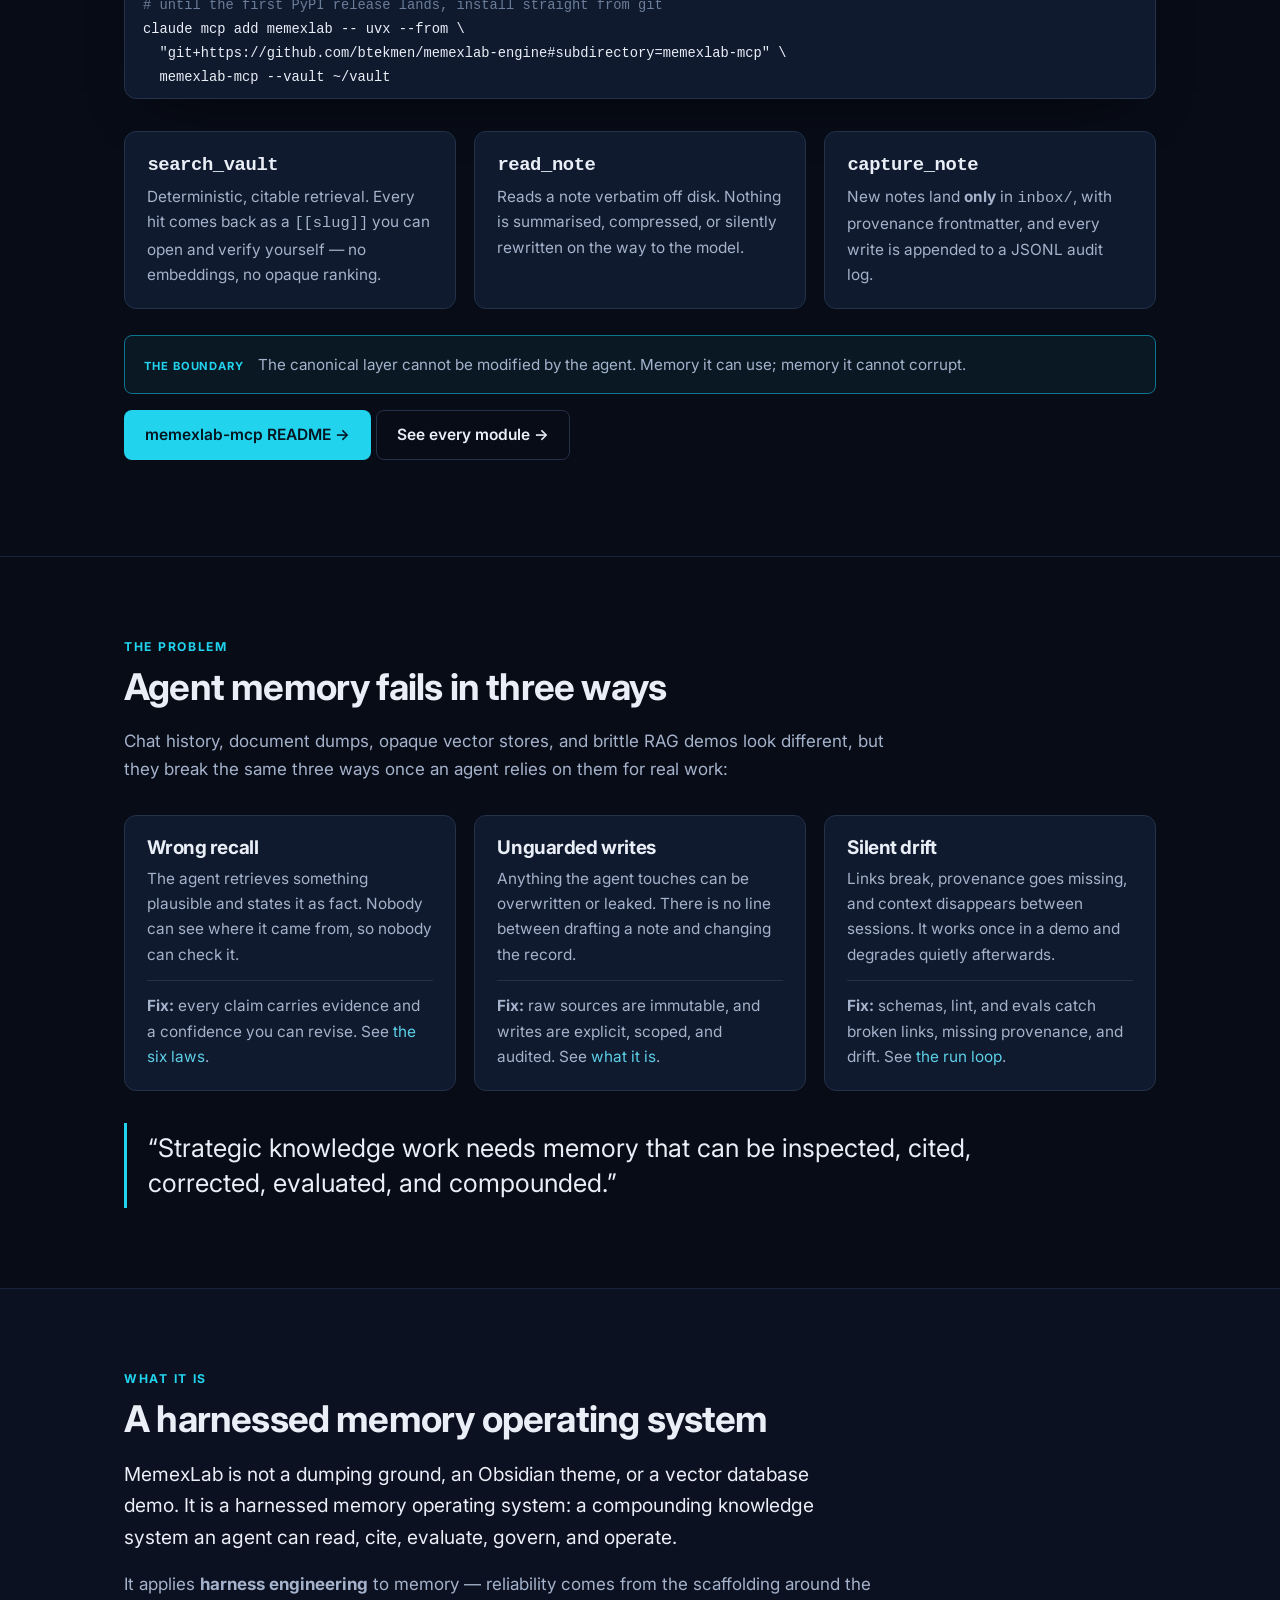
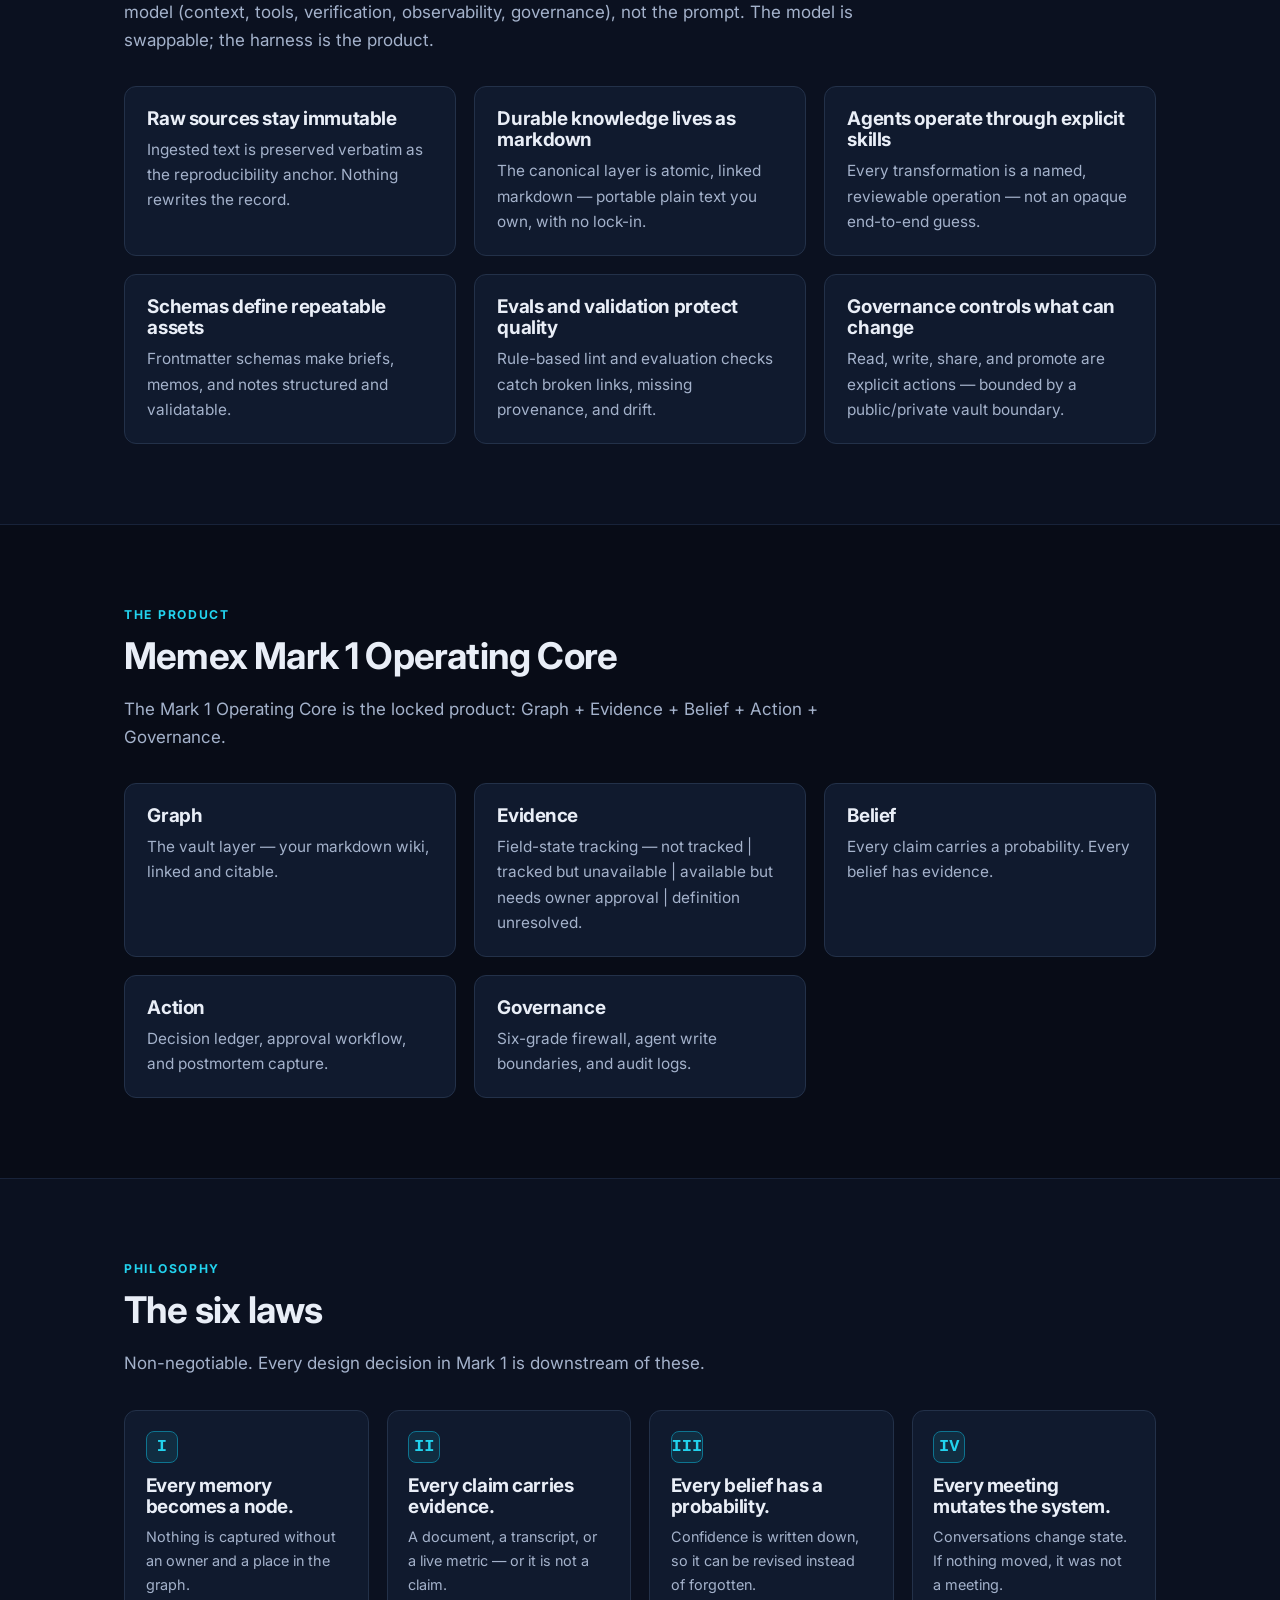
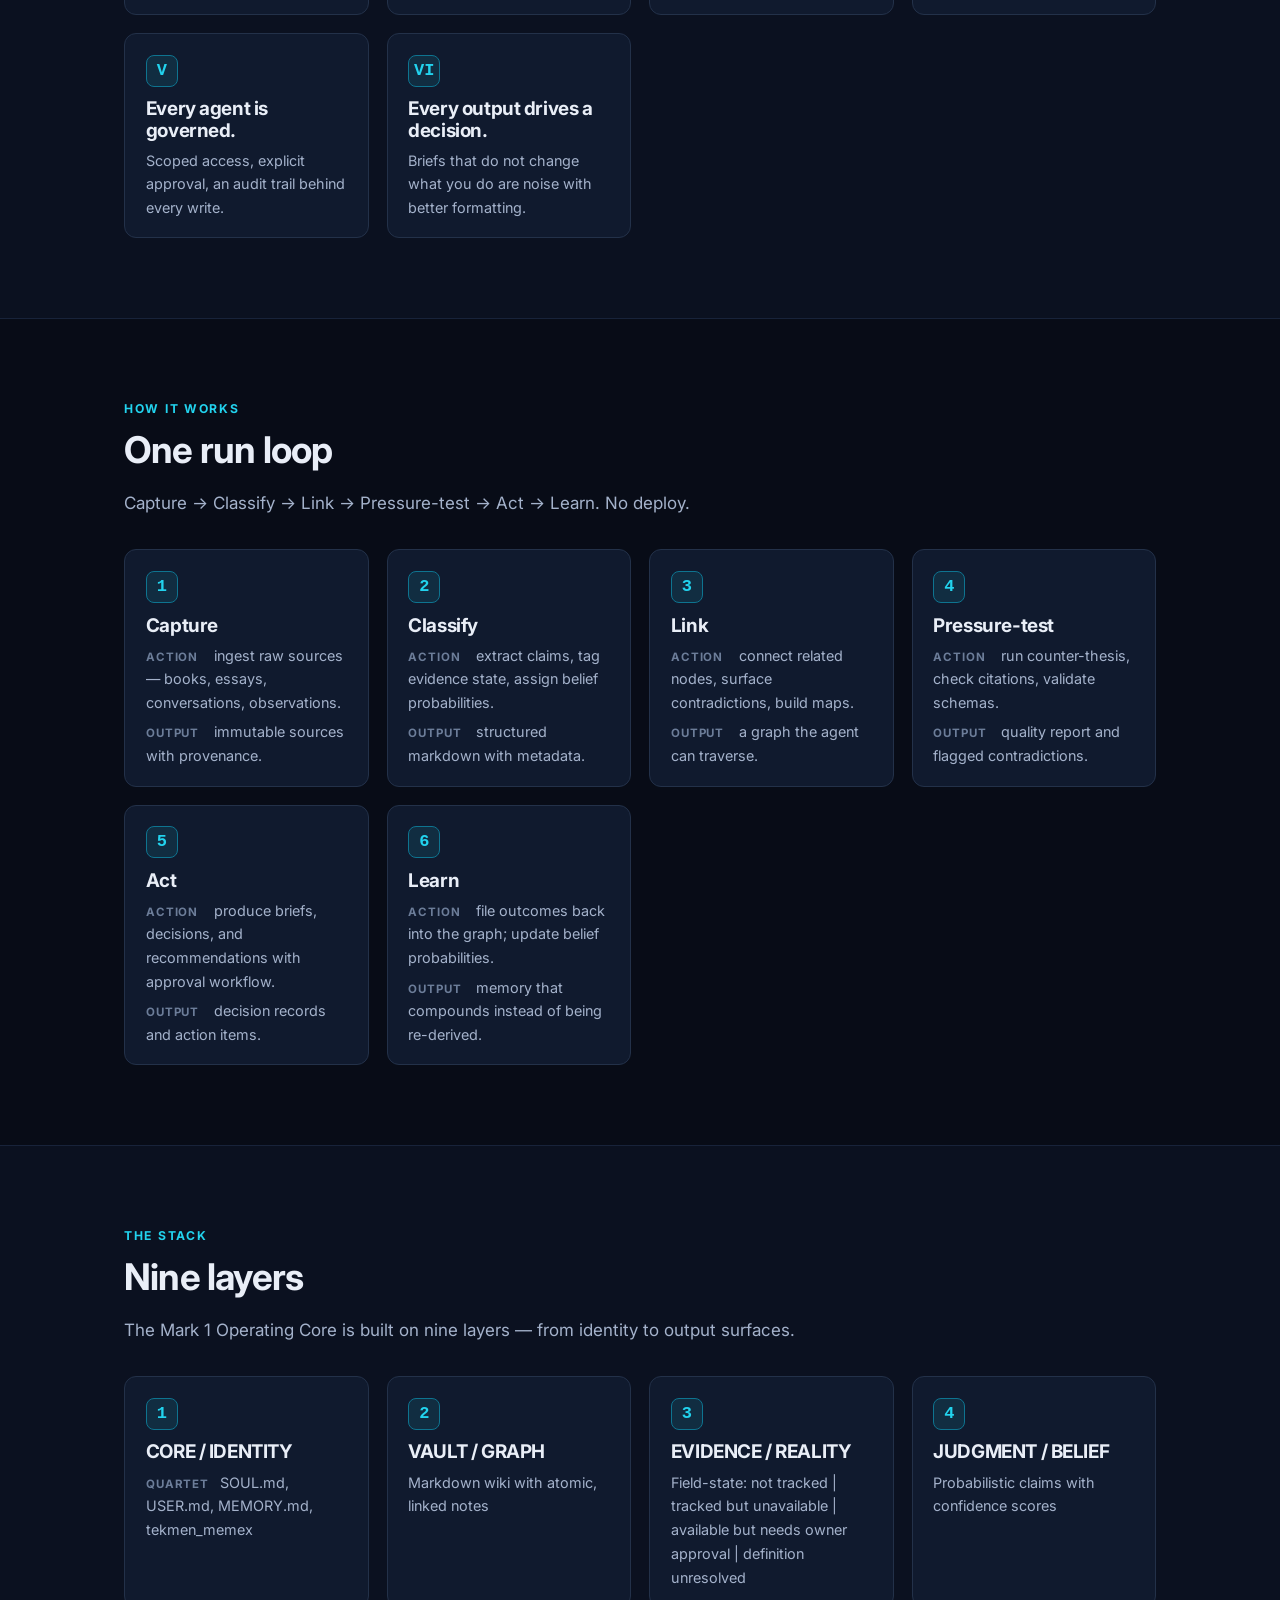
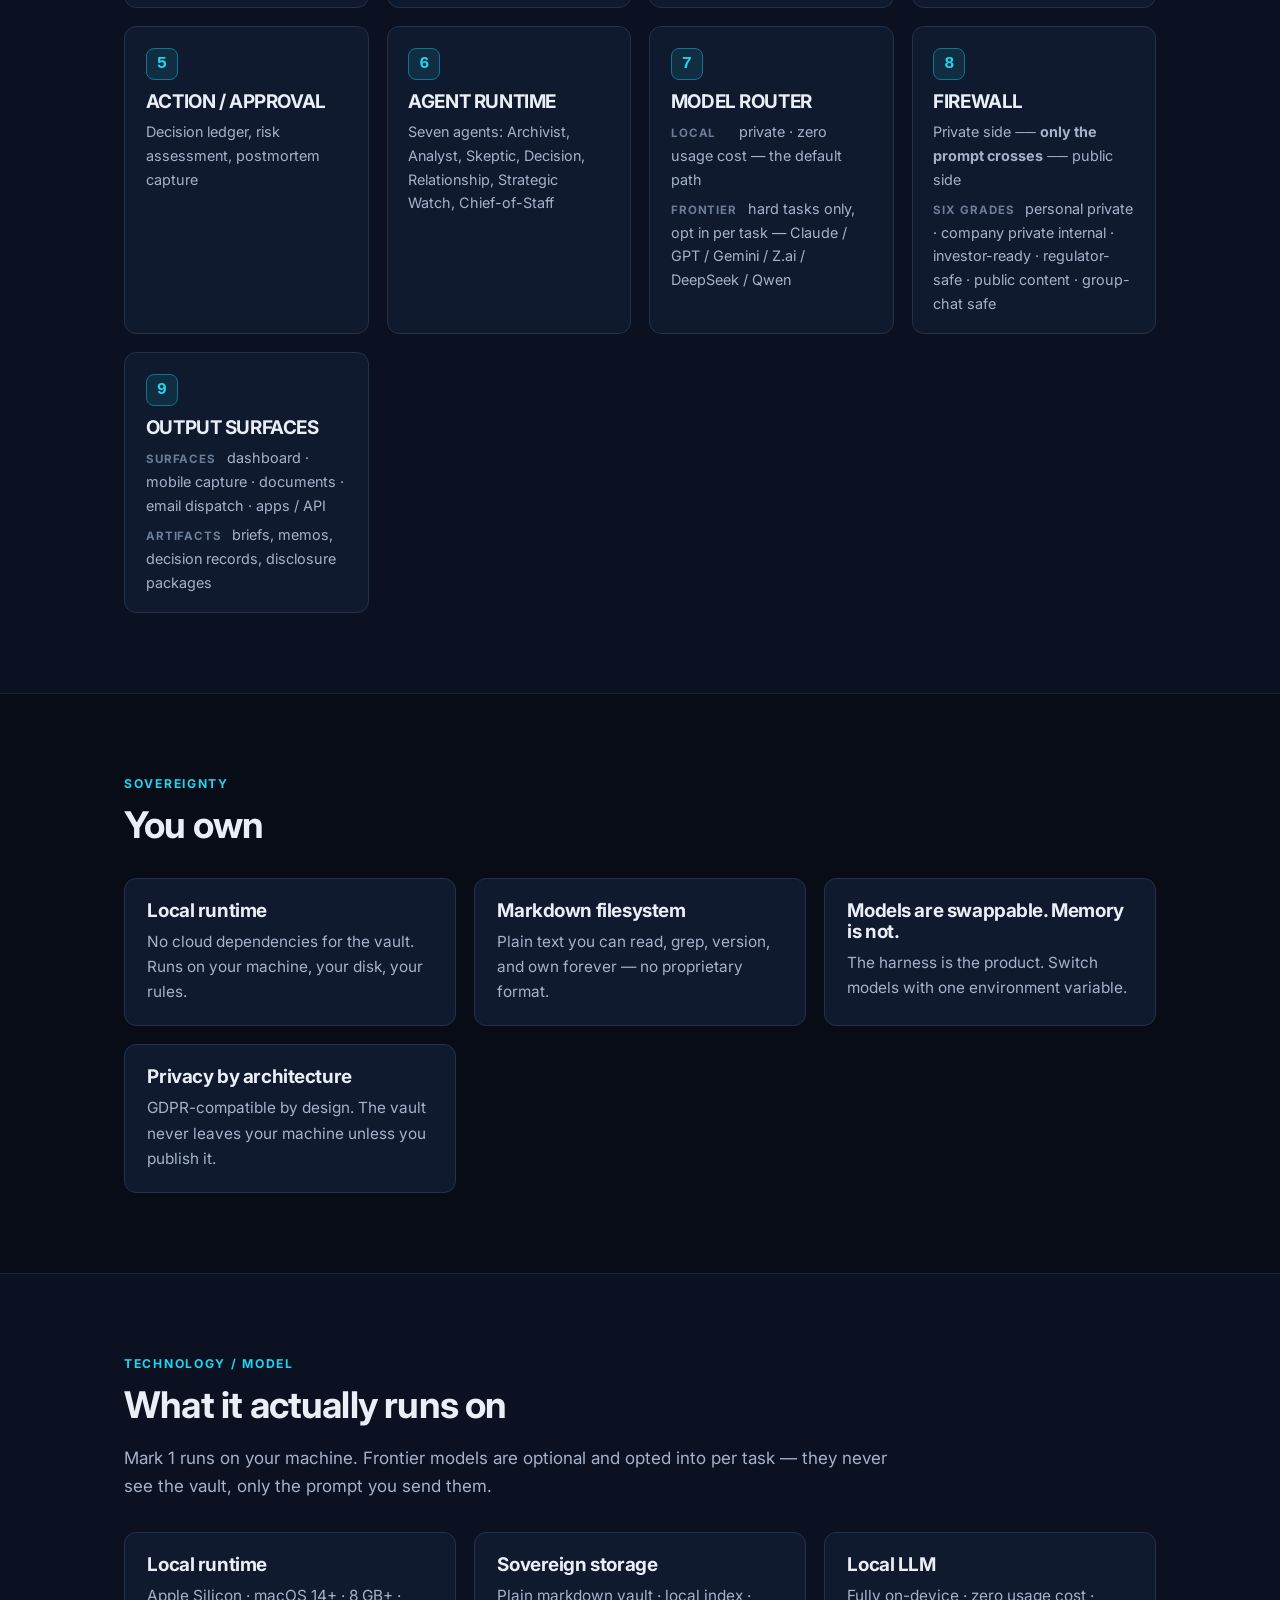
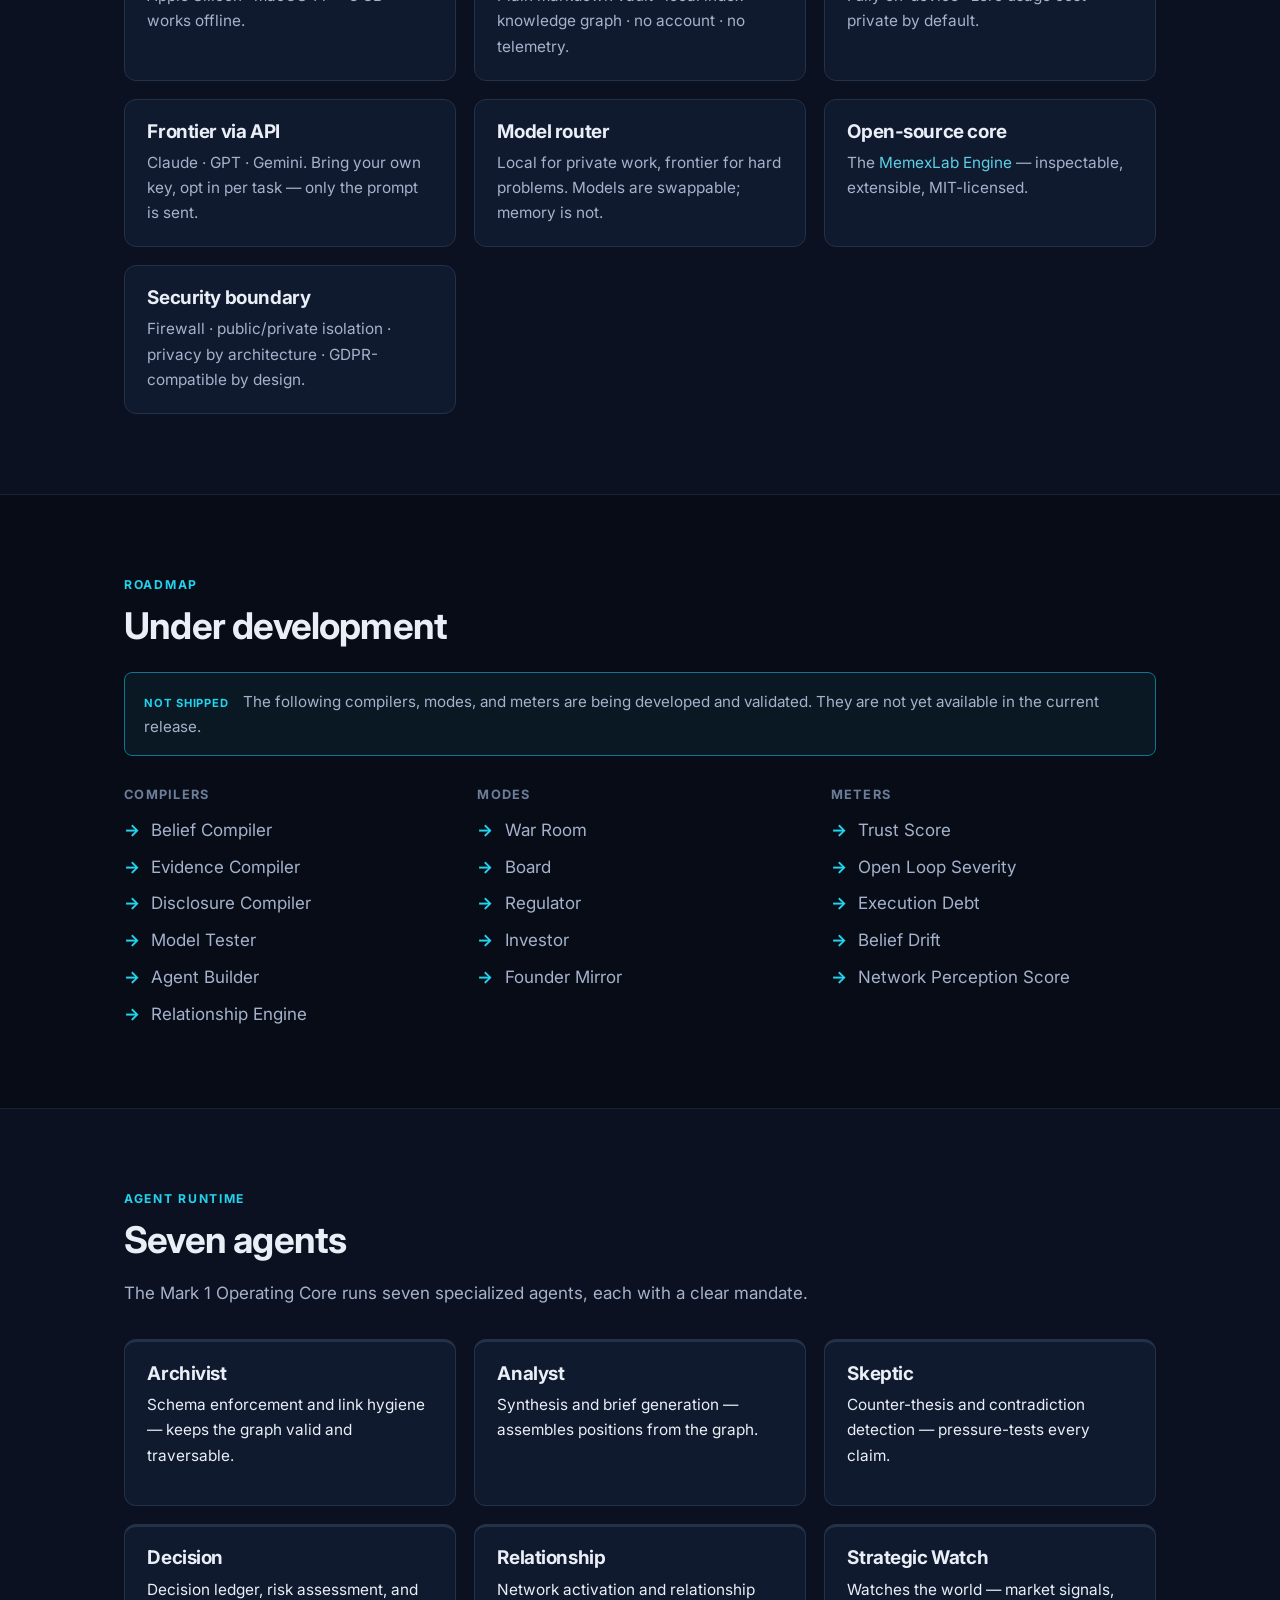
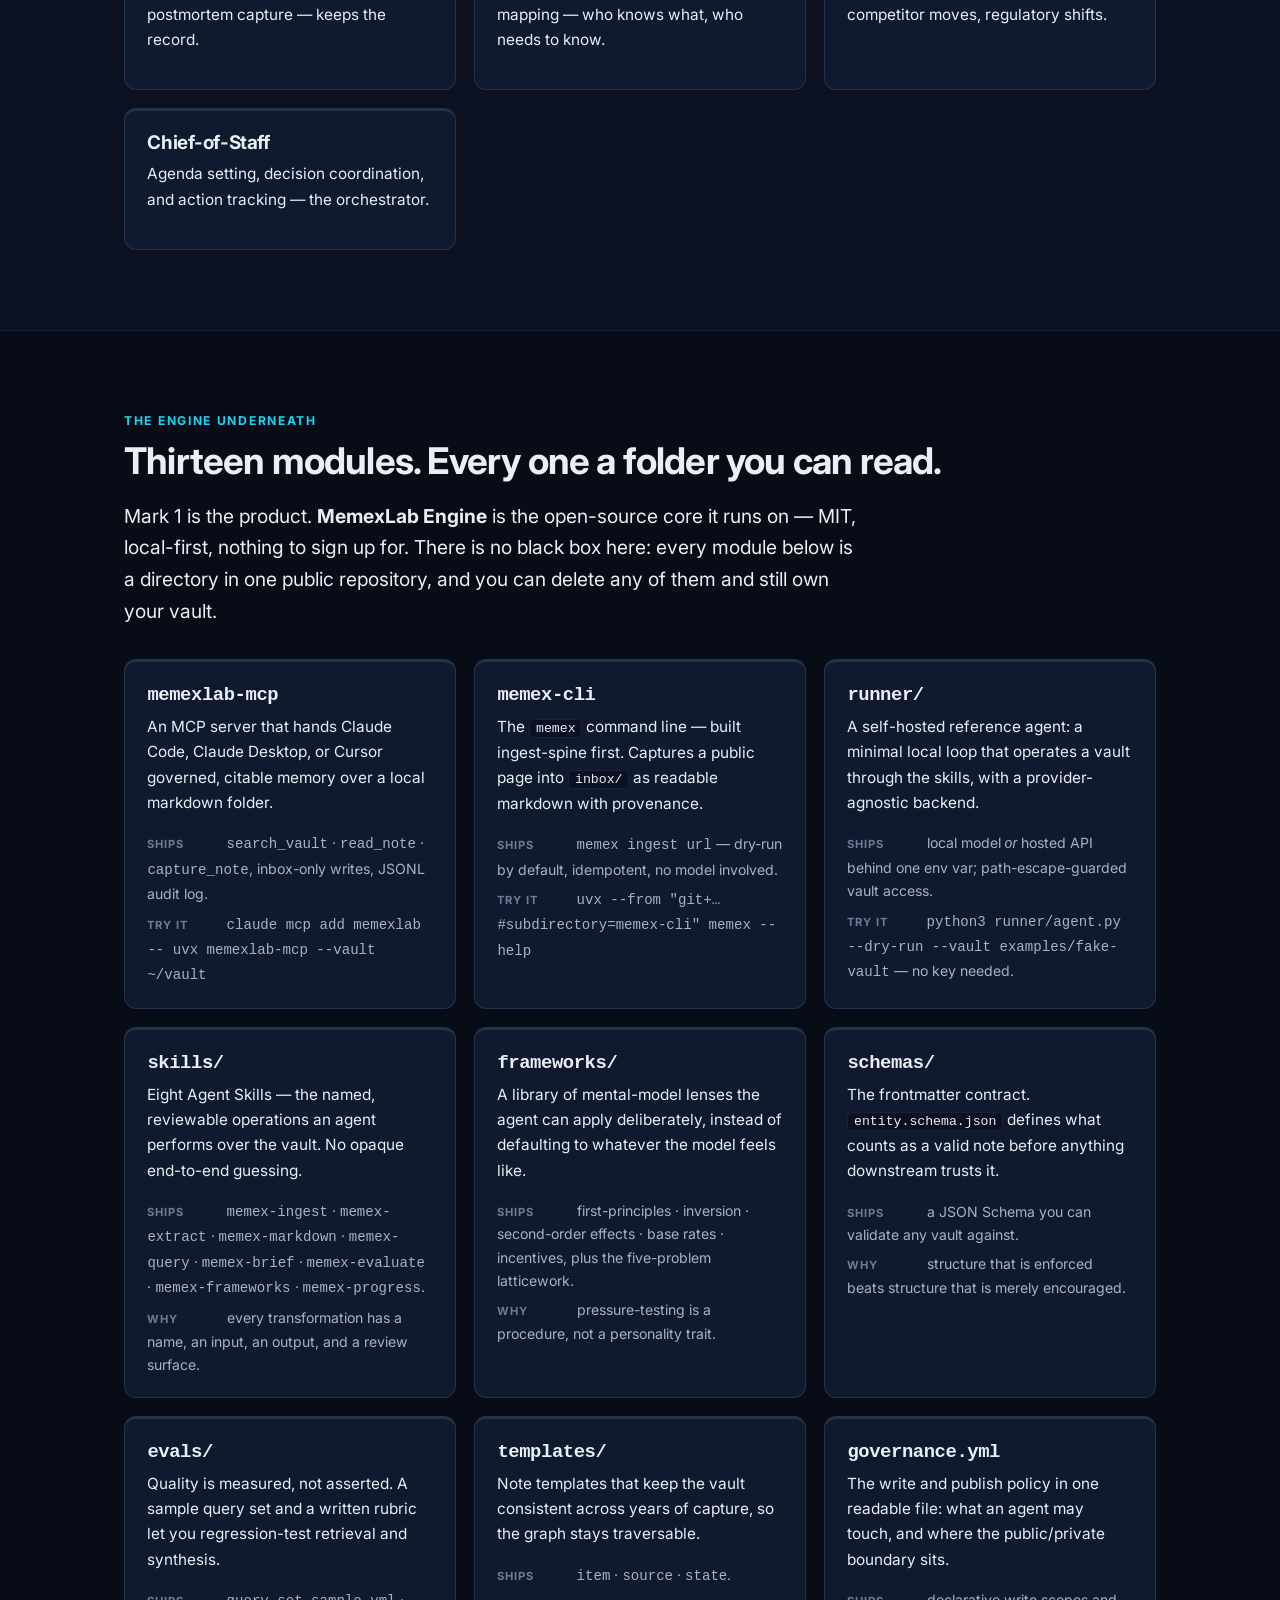
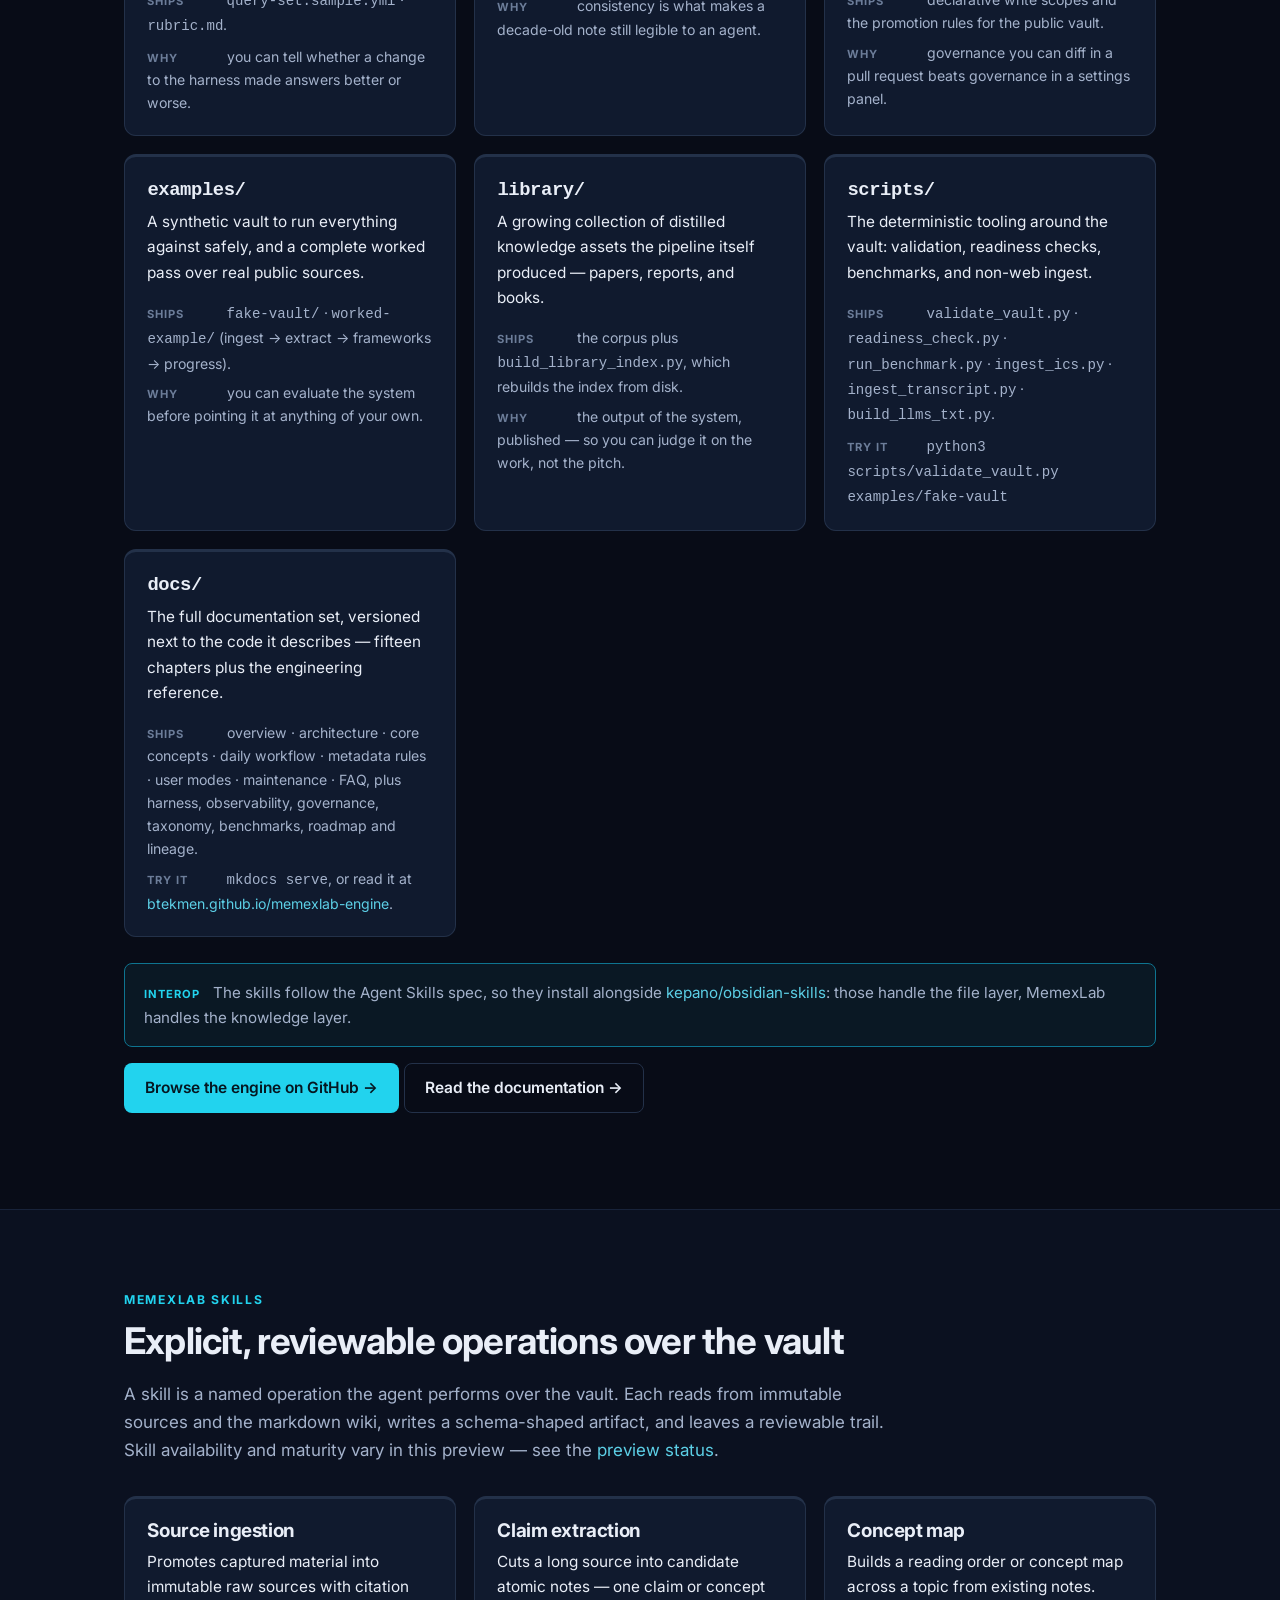
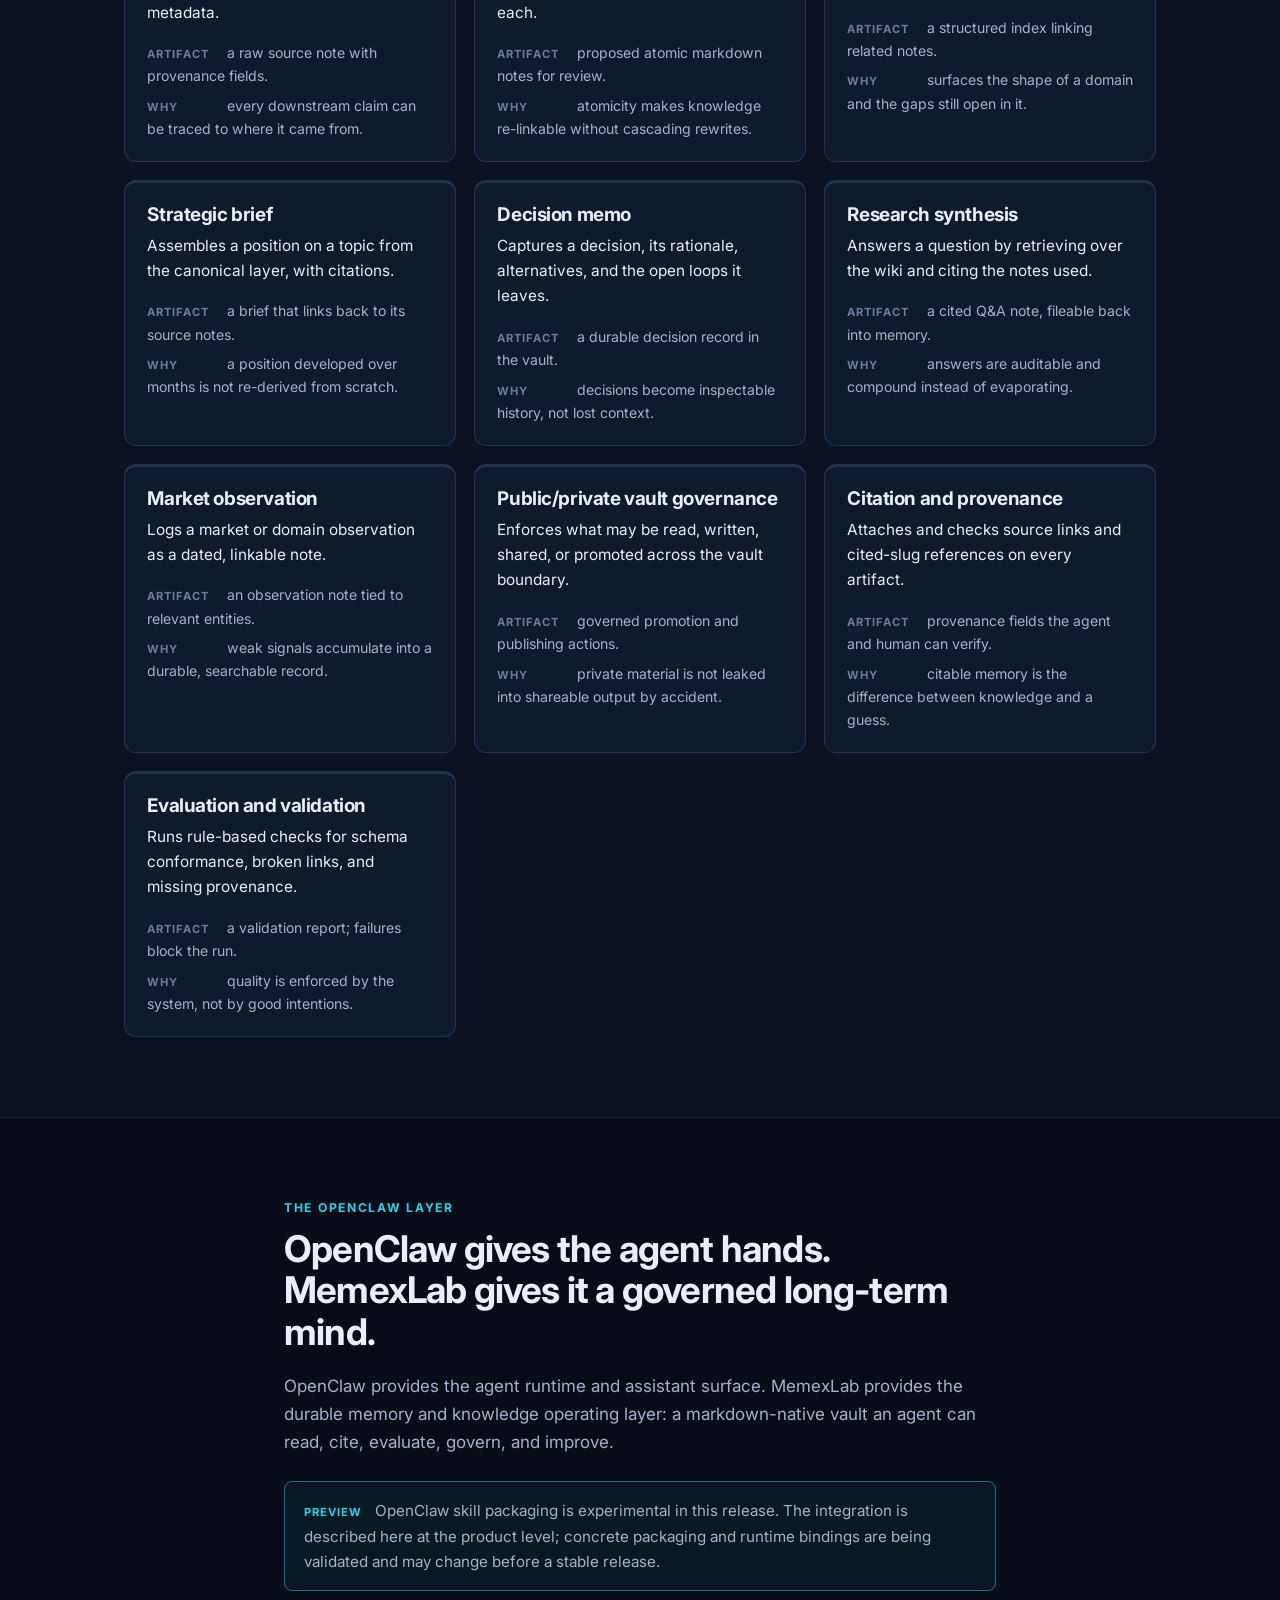
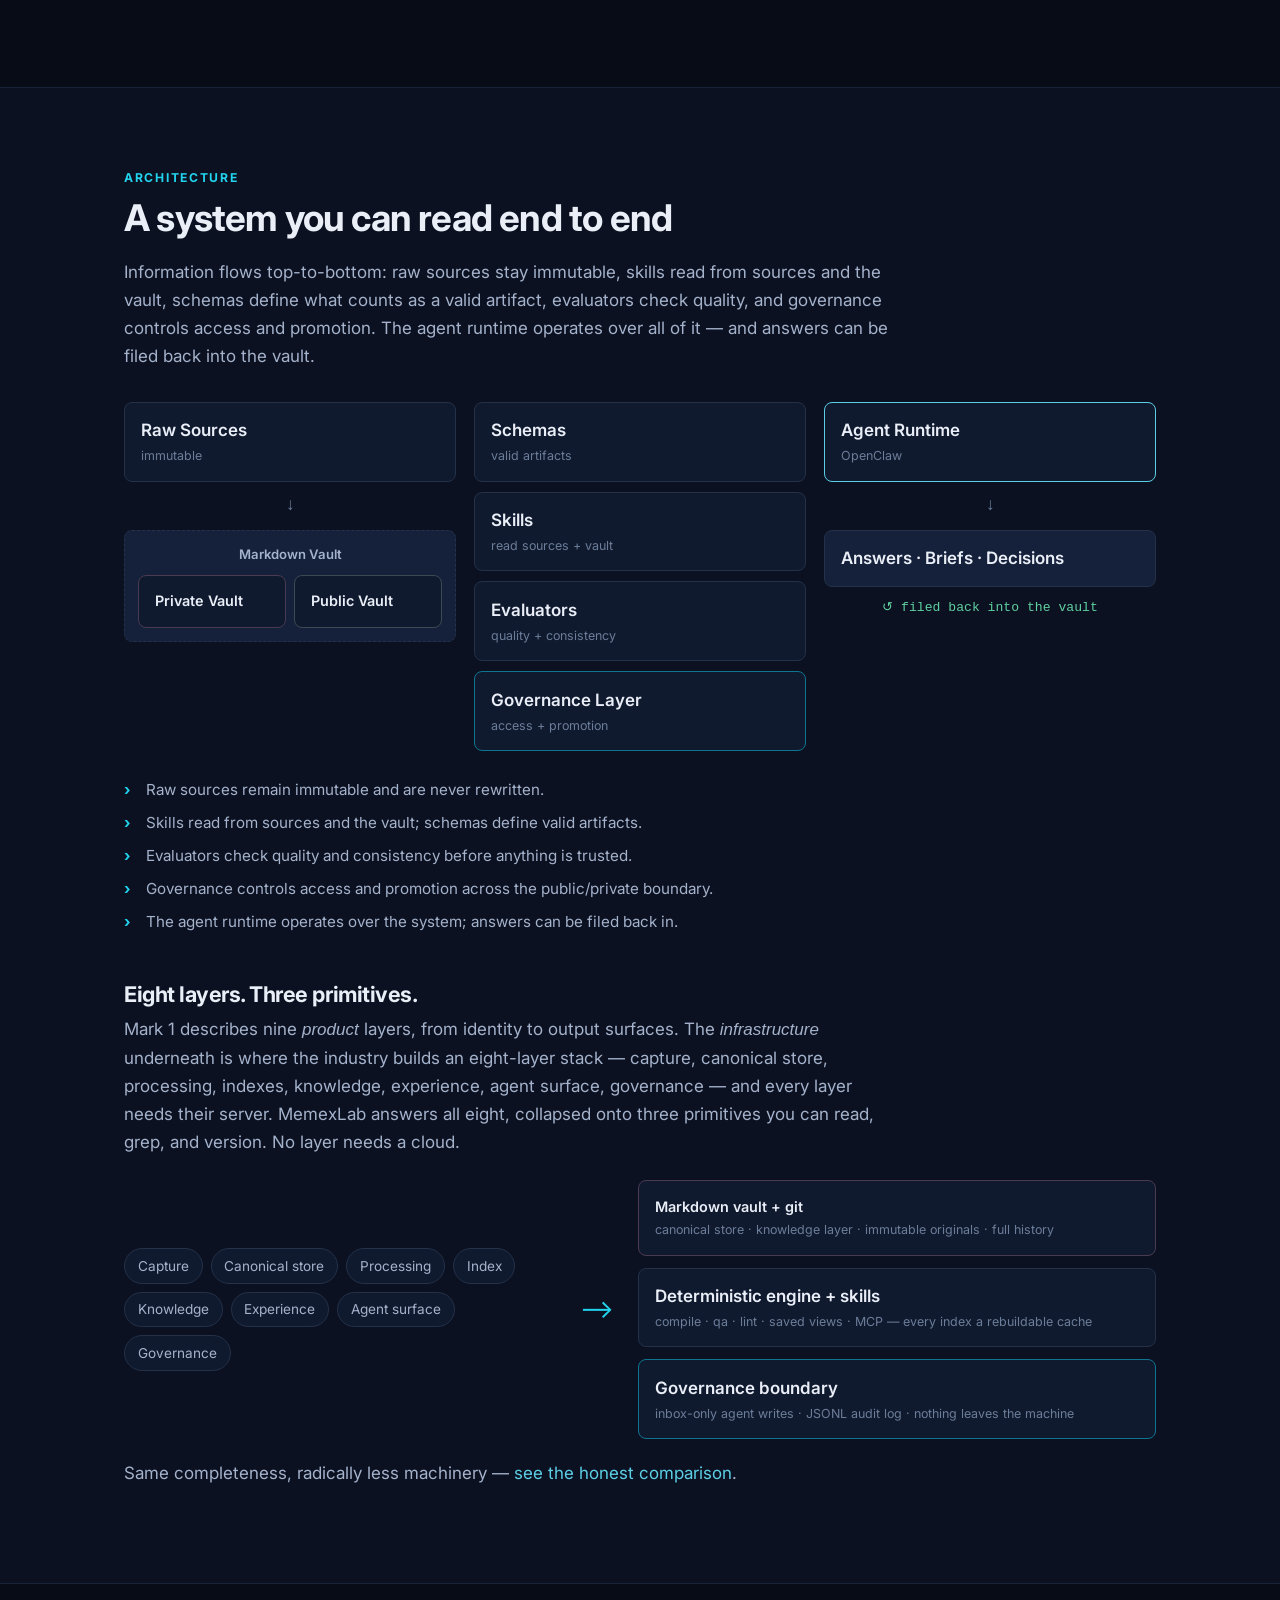
==== commit 87f9d46b: "content(site): reframe problem section around three failure modes Replace the five-item problem list" ====
--- a/index.html
+++ b/index.html
@@ -200,18 +200,28 @@
     <section id="problem" class="section" aria-labelledby="problem-title">
       <div class="container">
         <p class="eyebrow">The problem</p>
-        <h2 id="problem-title">Most AI memory cannot be inspected, cited, or corrected</h2>
-        <p class="section-intro">
-          Strategic knowledge work needs memory that can be inspected, cited, corrected,
-          evaluated, and compounded. Most systems on offer are none of those things:
-        </p>
-        <ul class="problem-list">
-          <li><strong>Transient chat history</strong> — context evaporates between sessions.</li>
-          <li><strong>Document dumps</strong> — everything is kept, nothing is curated.</li>
-          <li><strong>Opaque vector stores</strong> — you cannot read, audit, or correct what was retrieved.</li>
-          <li><strong>Note-taking themes</strong> — styling over a folder, with no operating model.</li>
-          <li><strong>Brittle RAG demos</strong> — impressive once, unreliable under real use.</li>
-        </ul>
+        <h2 id="problem-title">Agent memory fails in three ways</h2>
+        <p class="section-intro">
+          Chat history, document dumps, opaque vector stores, and brittle RAG demos look different,
+          but they break the same three ways once an agent relies on them for real work:
+        </p>
+        <div class="def-grid">
+          <article class="def-card">
+            <h3>Wrong recall</h3>
+            <p>The agent retrieves something plausible and states it as fact. Nobody can see where it came from, so nobody can check it.</p>
+            <p class="def-fix"><strong>Fix:</strong> every claim carries evidence and a confidence you can revise. See <a href="#philosophy">the six laws</a>.</p>
+          </article>
+          <article class="def-card">
+            <h3>Unguarded writes</h3>
+            <p>Anything the agent touches can be overwritten or leaked. There is no line between drafting a note and changing the record.</p>
+            <p class="def-fix"><strong>Fix:</strong> raw sources are immutable, and writes are explicit, scoped, and audited. See <a href="#definition">what it is</a>.</p>
+          </article>
+          <article class="def-card">
+            <h3>Silent drift</h3>
+            <p>Links break, provenance goes missing, and context disappears between sessions. It works once in a demo and degrades quietly afterwards.</p>
+            <p class="def-fix"><strong>Fix:</strong> schemas, lint, and evals catch broken links, missing provenance, and drift. See <a href="#how-it-works">the run loop</a>.</p>
+          </article>
+        </div>
         <p class="pullquote">
           “Strategic knowledge work needs memory that can be inspected, cited, corrected,
           evaluated, and compounded.”
--- a/styles.css
+++ b/styles.css
@@ -176,6 +176,7 @@
 }
 .def-card h3, .uc-card h3 { color: var(--text); }
 .def-card p, .uc-card p { color: var(--text-soft); margin: 0; font-size: 0.96rem; }
+.def-card .def-fix { margin-top: 0.8rem; padding-top: 0.8rem; border-top: 1px solid var(--border); }
 
 /* stage grid (how it works) */
 .stage-grid { list-style: none; padding: 0; margin: 2rem 0 0; display: grid; grid-template-columns: repeat(auto-fit, minmax(220px, 1fr)); gap: 18px; counter-reset: none; }
